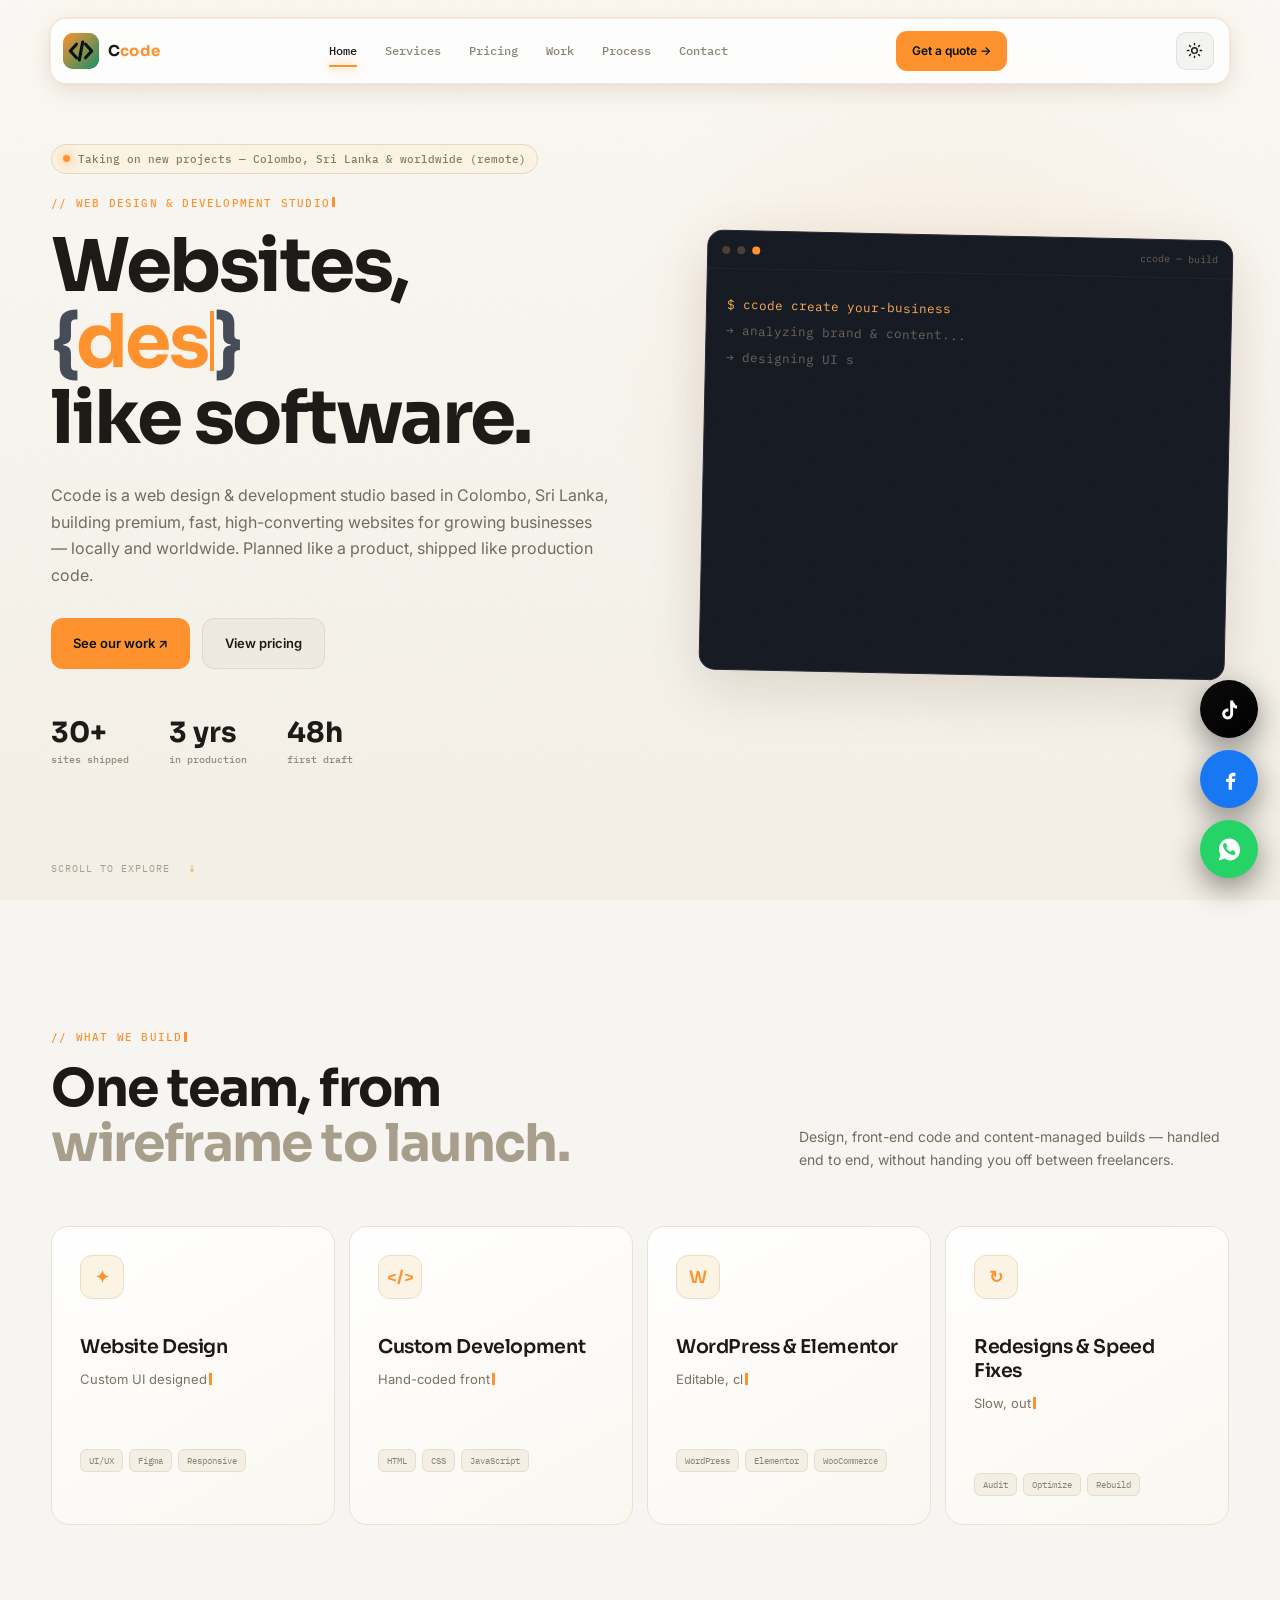
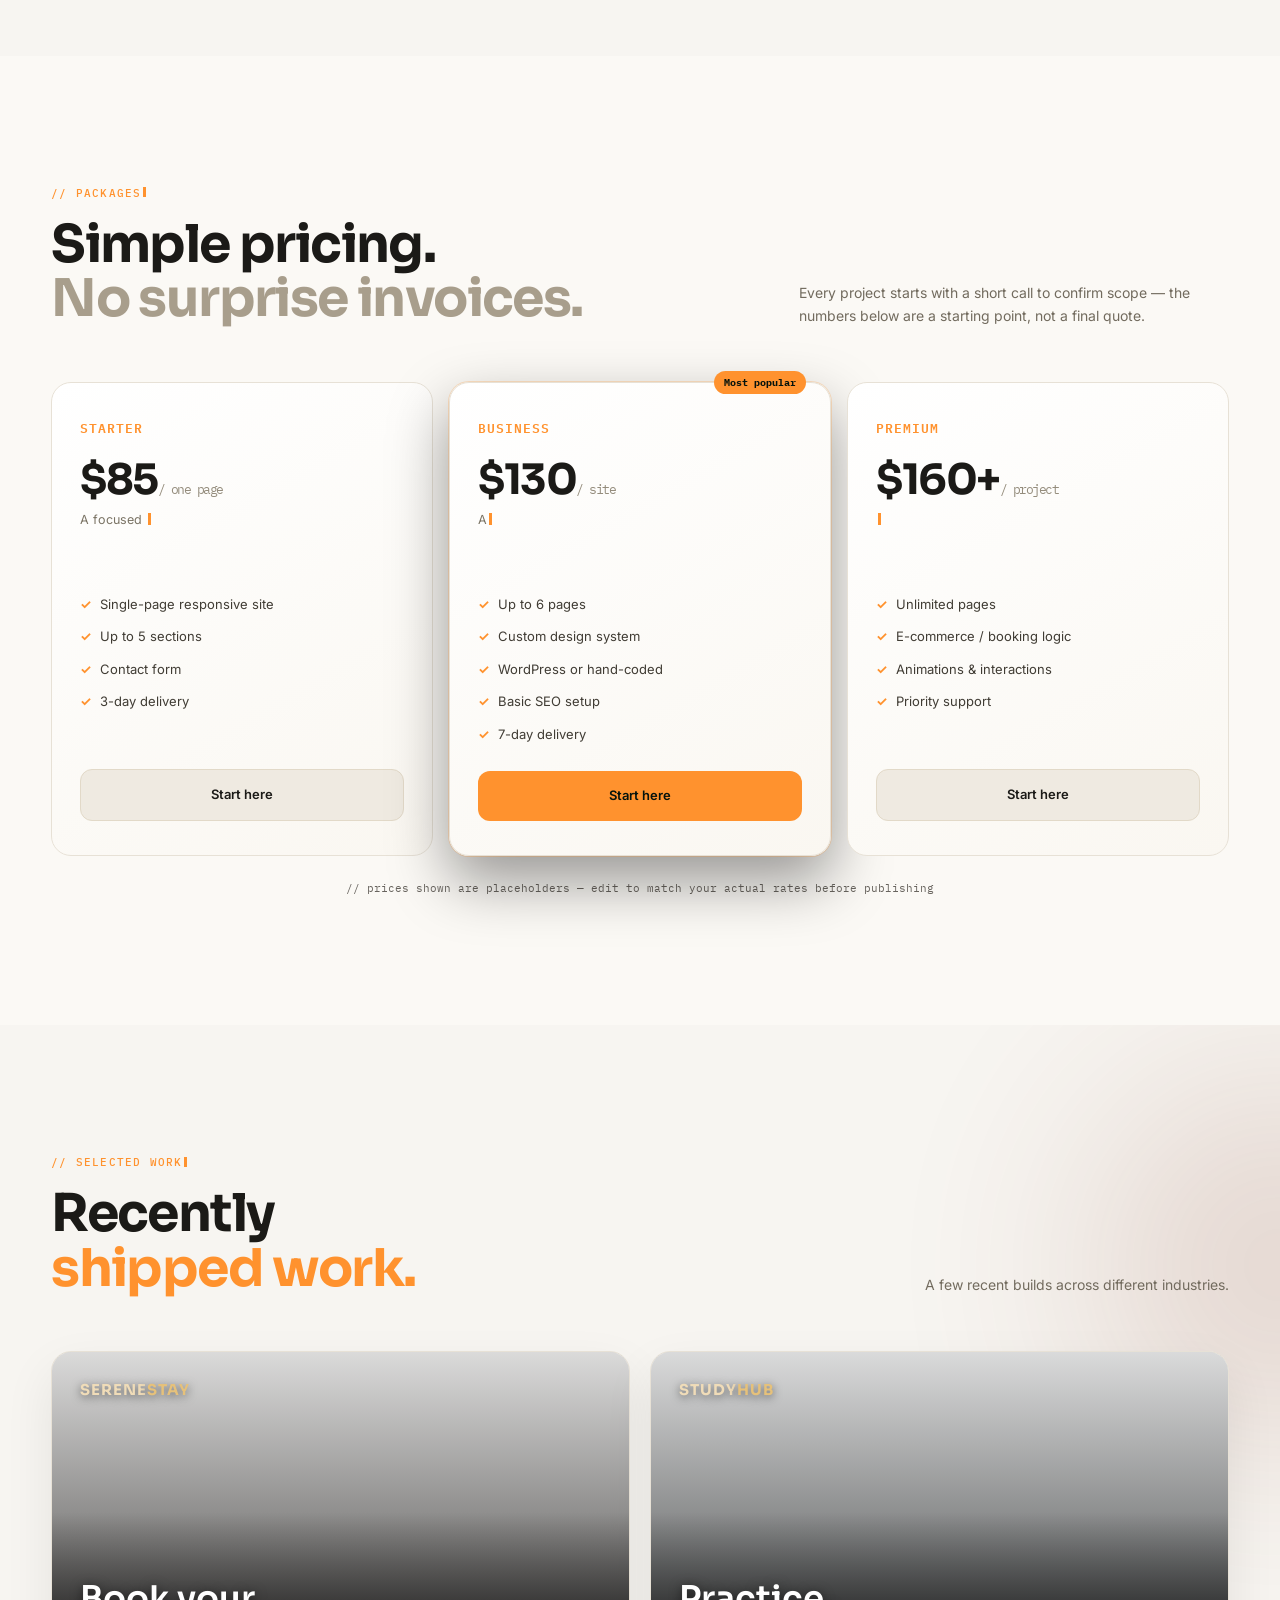
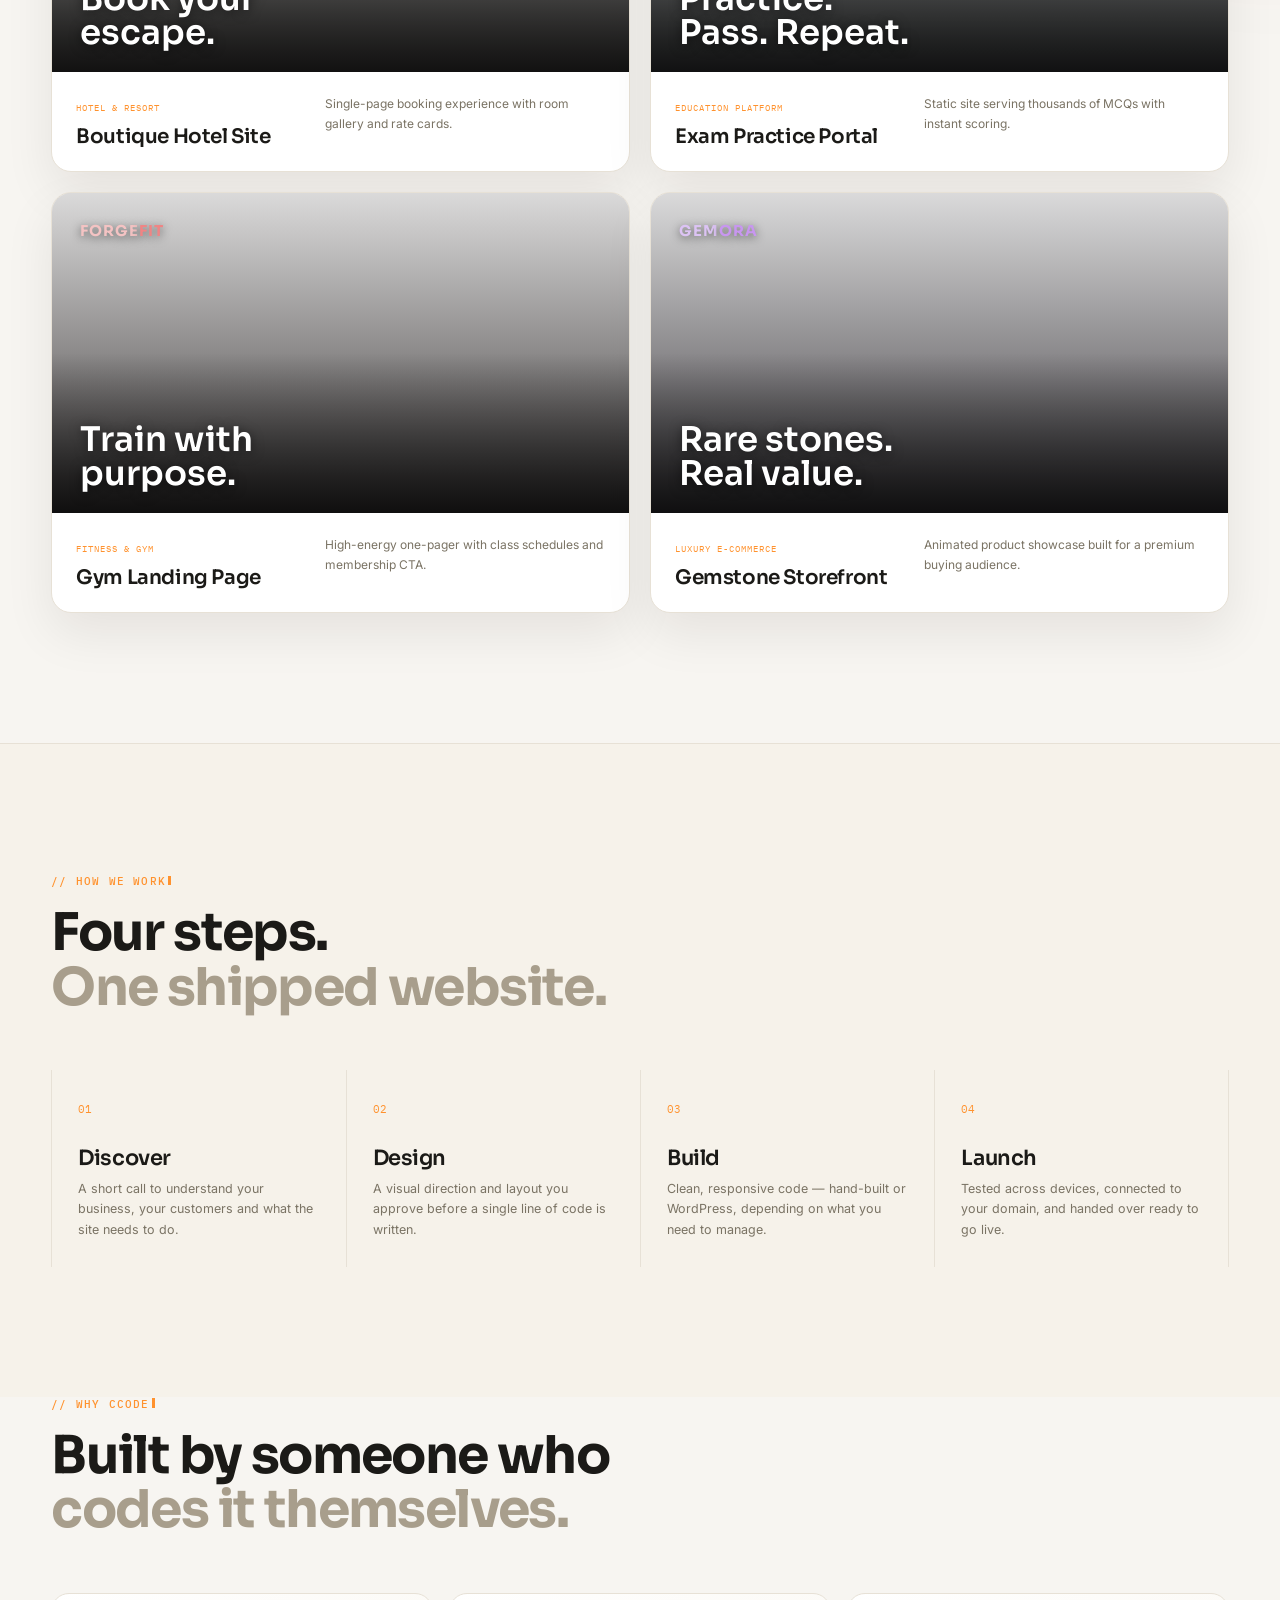
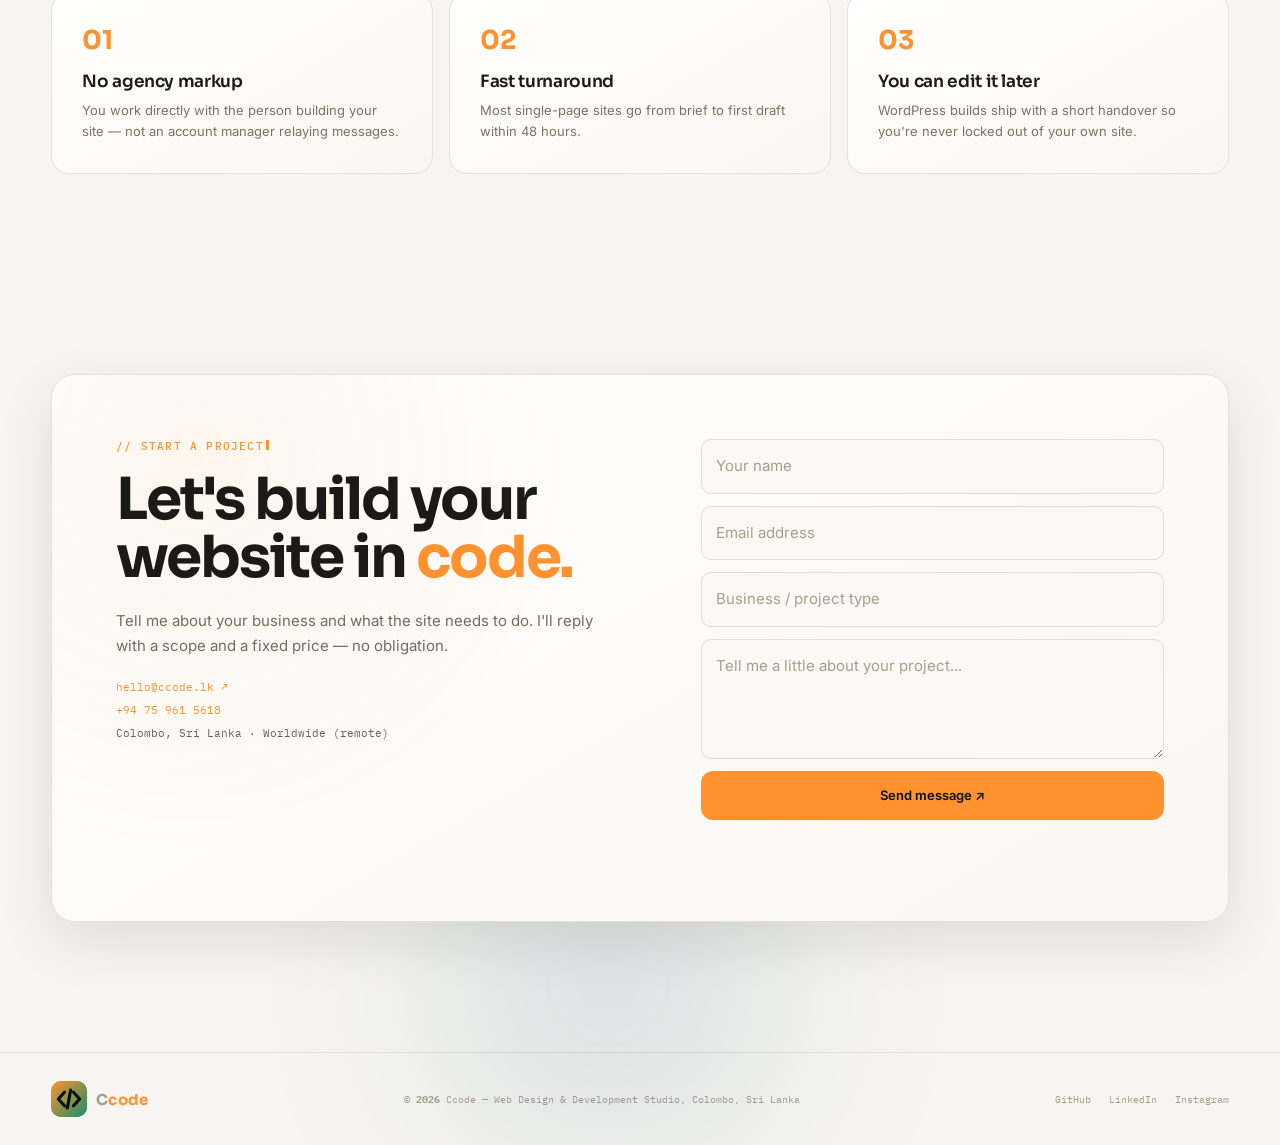
==== index.html @ 463fb6fa "Add files via upload" ====
<!DOCTYPE html>
<html lang="en">
<head>
<meta charset="UTF-8">
<meta name="viewport" content="width=device-width, initial-scale=1.0">

<!-- ===== Primary SEO ===== -->
<title>Web Design &amp; Development Studio in Sri Lanka | Ccode — Websites Worldwide</title>
<meta name="description" content="Ccode is a Colombo, Sri Lanka based web design &amp; development studio building fast, premium, high-converting websites for local and international businesses. Custom code, WordPress &amp; e-commerce sites — starting from $85.">
<meta name="keywords" content="web design Sri Lanka, website development Colombo, web developer Sri Lanka, affordable website design Sri Lanka, custom website development, WordPress developer Sri Lanka, freelance web developer, business website design, e-commerce website Sri Lanka, small business website">
<meta name="author" content="Ccode">
<meta name="robots" content="index, follow, max-image-preview:large">
<link rel="canonical" href="https://ccode.help/">

<!-- ===== Open Graph (Facebook / WhatsApp / LinkedIn previews) ===== -->
<meta property="og:type" content="website">
<meta property="og:site_name" content="Ccode">
<meta property="og:title" content="Web Design &amp; Development Studio in Sri Lanka | Ccode">
<meta property="og:description" content="Premium, high-converting websites for businesses in Sri Lanka and worldwide. Custom code, WordPress &amp; e-commerce — starting from $85. 48-hour first draft.">
<meta property="og:url" content="https://ccode.help/">
<meta property="og:image" content="https://ccode.help/og-image.jpg">
<meta property="og:image:width" content="1200">
<meta property="og:image:height" content="630">
<meta property="og:locale" content="en_LK">

<!-- ===== Twitter / X Card ===== -->
<meta name="twitter:card" content="summary_large_image">
<meta name="twitter:title" content="Web Design &amp; Development Studio in Sri Lanka | Ccode">
<meta name="twitter:description" content="Premium, high-converting websites for businesses in Sri Lanka and worldwide. Starting from $85 — 48-hour first draft.">
<meta name="twitter:image" content="https://ccode.help/og-image.jpg">

<!-- ===== Geo tags (local SEO — Sri Lanka) ===== -->
<meta name="geo.region" content="LK-11">
<meta name="geo.placename" content="Colombo">

<link rel="icon" type="image/svg+xml" href="[data-uri]">
<link rel="preconnect" href="https://fonts.googleapis.com">
<link rel="preconnect" href="https://fonts.gstatic.com" crossorigin>
<link href="https://fonts.googleapis.com/css2?family=Sora:wght@500;600;700;800&family=Inter:wght@400;500;600&family=IBM+Plex+Mono:wght@400;500&display=swap" rel="stylesheet">
<link rel="stylesheet" href="style.css">

<!-- ===== Structured Data (JSON-LD) — helps Google understand the business for local + worldwide search ===== -->
<script type="application/ld+json">
{
  "@context": "https://schema.org",
  "@type": "ProfessionalService",
  "name": "Ccode",
  "image": "https://ccode.help/og-image.jpg",
  "url": "https://ccode.help/",
  "telephone": "+94759615618",
  "email": "hello@ccode.lk",
  "description": "Web design and development studio building premium, fast, high-converting websites for growing businesses in Sri Lanka and worldwide.",
  "priceRange": "$85 - $500",
  "address": {
    "@type": "PostalAddress",
    "addressLocality": "Colombo",
    "addressCountry": "LK"
  },
  "areaServed": [
    { "@type": "Country", "name": "Sri Lanka" },
    { "@type": "Place", "name": "Worldwide" }
  ],
  "sameAs": [
    "https://facebook.com/ccode.lk",
    "https://www.tiktok.com/@ccode.lk"
  ],
  "makesOffer": [
    { "@type": "Offer", "itemOffered": { "@type": "Service", "name": "Website Design" } },
    { "@type": "Offer", "itemOffered": { "@type": "Service", "name": "Custom Web Development" } },
    { "@type": "Offer", "itemOffered": { "@type": "Service", "name": "WordPress & Elementor Development" } },
    { "@type": "Offer", "itemOffered": { "@type": "Service", "name": "Website Redesigns & Speed Optimization" } }
  ]
}
</script>
<script>(function(){try{var t=localStorage.getItem("ccode-theme");if(!t){t=window.matchMedia("(prefers-color-scheme: light)").matches?"light":"dark"}if(t==="light")document.documentElement.setAttribute("data-theme","light")}catch(e){}})();</script>
</head>
<body>
<div class="noise"></div>
<div class="cursor-glow"></div>
<a class="float-btn float-tt" href="https://www.tiktok.com/@ccode.lk" target="_blank" rel="noopener" aria-label="Follow on TikTok">
  <span class="float-tip">Follow on TikTok</span>
  <svg viewBox="0 0 32 32" fill="#fff"><path d="M22.7 9.35c-1.4-.94-2.32-2.44-2.44-4.16h-3.44v16.2c0 1.66-1.35 3-3 3-1.66 0-3-1.34-3-3s1.34-3 3-3c.31 0 .6.05.88.13v-3.5a6.4 6.4 0 0 0-.88-.06c-3.55 0-6.43 2.88-6.43 6.43 0 3.55 2.88 6.43 6.43 6.43 3.55 0 6.43-2.88 6.43-6.43v-8.2c1.34.98 2.98 1.56 4.75 1.56v-3.44c-.83 0-1.6-.24-2.3-.66-.01-.01-.01-.01 0 0Z"/></svg>
</a>
<a class="float-btn float-fb" href="https://facebook.com/ccode.lk" target="_blank" rel="noopener" aria-label="Follow on Facebook">
  <span class="float-tip">Follow on Facebook</span>
  <svg viewBox="0 0 32 32" fill="#fff"><path d="M20 12h3V8h-3c-2.76 0-5 2.24-5 5v2h-3v4h3v9h4v-9h3.2l.8-4H19v-2c0-.55.45-1 1-1Z"/></svg>
</a>
<a class="float-btn float-wa" href="https://wa.me/94759615618?text=Hi%20Ccode%2C%20I%27d%20like%20a%20quote%20for%20a%20website." target="_blank" rel="noopener" aria-label="Chat on WhatsApp">
  <span class="float-tip">Chat on WhatsApp</span>
  <svg viewBox="0 0 32 32" fill="#fff"><path d="M16.001 3C9.107 3 3.5 8.605 3.5 15.5c0 2.42.678 4.68 1.855 6.607L3 29l7.09-2.313A12.44 12.44 0 0 0 16 28.999C22.894 29 28.5 23.395 28.5 16.5 28.5 9.605 22.895 3 16.001 3Zm7.29 17.61c-.31.87-1.53 1.6-2.51 1.81-.67.14-1.54.25-4.47-.96-3.75-1.55-6.16-5.36-6.35-5.61-.19-.25-1.52-2.02-1.52-3.86 0-1.84.96-2.74 1.31-3.11.29-.32.77-.46 1.23-.46.15 0 .29.01.41.01.36.02.55.04.79.62.31.75 1.05 2.59 1.14 2.78.09.19.15.41.03.66-.11.25-.17.4-.34.62-.17.22-.36.49-.51.66-.17.19-.35.4-.15.75.19.35.86 1.42 1.85 2.3 1.27 1.13 2.34 1.49 2.7 1.65.36.16.58.14.79-.08.21-.22.9-1.05 1.14-1.41.24-.36.48-.3.79-.18.31.11 2 1.02 2.35 1.2.35.19.58.28.66.44.09.16.09.9-.22 1.77Z"/></svg>
</a>
<div class="orb orb-a"></div><div class="orb orb-b"></div><div class="orb orb-c"></div>

<header class="header">
  <div class="nav-wrap">
    <a class="brand" href="#home"><span class="brand-mark"><img src="[data-uri]" alt="Ccode logo"></span><span>C<span class="accent">code</span></span></a>
    <nav id="nav">
      <a class="active" href="#home">Home</a><a href="#services">Services</a><a href="#pricing">Pricing</a>
      <a href="#work">Work</a><a href="#process">Process</a><a href="#contact">Contact</a>
      <a class="nav-cta-mobile" href="#contact">Get a quote →</a>
    </nav>
    <a class="nav-cta" href="#contact">Get a quote →</a>
    <div class="header-actions">
      <button class="theme-toggle" id="themeToggle" aria-label="Toggle light/dark theme">
        <svg class="moon" viewBox="0 0 24 24" fill="none" stroke="currentColor" stroke-width="2" stroke-linecap="round" stroke-linejoin="round"><path d="M21 12.79A9 9 0 1 1 11.21 3 7 7 0 0 0 21 12.79Z"/></svg>
        <svg class="sun" viewBox="0 0 24 24" fill="none" stroke="currentColor" stroke-width="2" stroke-linecap="round" stroke-linejoin="round"><circle cx="12" cy="12" r="4"/><path d="M12 2v2M12 20v2M4.93 4.93l1.41 1.41M17.66 17.66l1.41 1.41M2 12h2M20 12h2M6.34 17.66l-1.41 1.41M19.07 4.93l-1.41 1.41"/></svg>
      </button>
      <button class="menu" id="menu" aria-label="Open menu">☰</button>
    </div>
  </div>
</header>

<main>
<section id="home" class="hero section">
  <div class="container hero-grid">
    <div class="hero-copy reveal">
      <div class="status"><i></i> Taking on new projects — Colombo, Sri Lanka &amp; worldwide (remote)</div>
      <p class="eyebrow type-on-reveal">// web design &amp; development studio</p>
      <h1><span class="hero-line1">Websites,</span><span class="hero-line1b"><span class="brace">{</span><span class="accent" id="heroWord">built</span><span class="hero-cursor"></span><span class="brace">}</span></span><span class="hero-line2">like software.</span></h1>
      <p class="hero-text">Ccode is a web design &amp; development studio based in Colombo, Sri Lanka, building premium, fast, high-converting websites for growing businesses — locally and worldwide. Planned like a product, shipped like production code.</p>
      <div class="actions"><a class="btn primary" href="#work">See our work ↗</a><a class="btn ghost" href="#pricing">View pricing</a></div>
      <div class="metrics">
        <div><strong data-count="30" data-suffix="+">0+</strong><span>sites shipped</span></div>
        <div><strong data-count="3" data-suffix=" yrs">0 yrs</strong><span>in production</span></div>
        <div><strong data-count="48" data-suffix="h">0h</strong><span>first draft</span></div>
      </div>
    </div>
    <div class="hero-visual reveal tilt">
      <div class="term">
        <div class="term-top"><span></span><span></span><span></span><b>ccode — build</b></div>
        <div class="term-body" id="termBody"></div>
      </div>
    </div>
  </div>
  <div class="scroll-hint">SCROLL TO EXPLORE <span>↓</span></div>
</section>

<section id="services" class="section">
  <div class="container">
    <div class="section-head reveal"><div><p class="eyebrow type-on-reveal">// what we build</p><h2>One team, from<br><span class="muted">wireframe to launch.</span></h2></div><p>Design, front-end code and content-managed builds — handled end to end, without handing you off between freelancers.</p></div>
    <div class="service-grid">
      <article class="service reveal tilt"><div class="icon">✦</div><h3>Website Design</h3><p>Custom UI designed around your brand, your customers and what you actually sell.</p><div class="tags"><span>UI/UX</span><span>Figma</span><span>Responsive</span></div></article>
      <article class="service reveal tilt"><div class="icon">&lt;/&gt;</div><h3>Custom Development</h3><p>Hand-coded front ends — fast, lightweight and built without unnecessary bloat.</p><div class="tags"><span>HTML</span><span>CSS</span><span>JavaScript</span></div></article>
      <article class="service reveal tilt"><div class="icon">W</div><h3>WordPress &amp; Elementor</h3><p>Editable, client-manageable websites you can update yourself after launch.</p><div class="tags"><span>WordPress</span><span>Elementor</span><span>WooCommerce</span></div></article>
      <article class="service reveal tilt"><div class="icon">↻</div><h3>Redesigns &amp; Speed Fixes</h3><p>Slow, outdated or broken sites rebuilt into something fast and current.</p><div class="tags"><span>Audit</span><span>Optimize</span><span>Rebuild</span></div></article>
    </div>
  </div>
</section>

<section id="pricing" class="section" style="background:#090a0a">
  <div class="container">
    <div class="section-head reveal"><div><p class="eyebrow type-on-reveal">// packages</p><h2>Simple pricing.<br><span class="muted">No surprise invoices.</span></h2></div><p>Every project starts with a short call to confirm scope — the numbers below are a starting point, not a final quote.</p></div>
    <div class="pricing-grid">
      <div class="plan reveal tilt">
        <span class="plan-name">Starter</span>
        <div class="plan-price">$85<span>/ one page</span></div>
        <p class="plan-sub">A focused landing page for a launch, campaign or small business.</p>
        <ul class="plan-features">
          <li>Single-page responsive site</li>
          <li>Up to 5 sections</li>
          <li>Contact form</li>
          <li>3-day delivery</li>
        </ul>
        <a class="btn ghost" href="#contact">Start here</a>
      </div>
      <div class="plan featured reveal tilt">
        <span class="plan-badge">Most popular</span>
        <span class="plan-name">Business</span>
        <div class="plan-price">$130<span>/ site</span></div>
        <p class="plan-sub">A full multi-page website for an established business.</p>
        <ul class="plan-features">
          <li>Up to 6 pages</li>
          <li>Custom design system</li>
          <li>WordPress or hand-coded</li>
          <li>Basic SEO setup</li>
          <li>7-day delivery</li>
        </ul>
        <a class="btn primary" href="#contact">Start here</a>
      </div>
      <div class="plan reveal tilt">
        <span class="plan-name">Premium</span>
        <div class="plan-price">$160+<span>/ project</span></div>
        <p class="plan-sub">Custom web apps, booking systems or online stores.</p>
        <ul class="plan-features">
          <li>Unlimited pages</li>
          <li>E-commerce / booking logic</li>
          <li>Animations &amp; interactions</li>
          <li>Priority support</li>
        </ul>
        <a class="btn ghost" href="#contact">Start here</a>
      </div>
    </div>
    <p class="pricing-note">// prices shown are placeholders — edit to match your actual rates before publishing</p>
  </div>
</section>

<section id="work" class="section">
  <div class="container">
    <div class="section-head reveal">
      <div><p class="eyebrow type-on-reveal">// selected work</p><h2>Recently<br><span class="accent" style="color:var(--mint)">shipped work.</span></h2></div>
      <p>A few recent builds across different industries.</p>
    </div>
    <div class="work-grid">
      <article class="work-card reveal"><div class="work-image hotel"><div class="wlabel">SERENE<span style="color:#e6c17a">STAY</span></div><div class="wtitle">Book your<br>escape.</div></div><div class="work-info"><div><span class="work-type">Hotel &amp; Resort</span><h3>Boutique Hotel Site</h3></div><p>Single-page booking experience with room gallery and rate cards.</p></div></article>
      <article class="work-card reveal"><div class="work-image edu"><div class="wlabel">STUDY<span style="color:#e6c17a">HUB</span></div><div class="wtitle">Practice.<br>Pass. Repeat.</div></div><div class="work-info"><div><span class="work-type">Education Platform</span><h3>Exam Practice Portal</h3></div><p>Static site serving thousands of MCQs with instant scoring.</p></div></article>
      <article class="work-card reveal"><div class="work-image gym"><div class="wlabel">FORGE<span style="color:#f08484">FIT</span></div><div class="wtitle">Train with<br>purpose.</div></div><div class="work-info"><div><span class="work-type">Fitness &amp; Gym</span><h3>Gym Landing Page</h3></div><p>High-energy one-pager with class schedules and membership CTA.</p></div></article>
      <article class="work-card reveal"><div class="work-image gem"><div class="wlabel">GEM<span style="color:#c896f0">ORA</span></div><div class="wtitle">Rare stones.<br>Real value.</div></div><div class="work-info"><div><span class="work-type">Luxury E-commerce</span><h3>Gemstone Storefront</h3></div><p>Animated product showcase built for a premium buying audience.</p></div></article>
    </div>
  </div>
</section>

<section id="process" class="section process">
  <div class="container"><div class="section-head reveal"><div><p class="eyebrow type-on-reveal">// how we work</p><h2>Four steps.<br><span class="muted">One shipped website.</span></h2></div></div>
  <div class="process-grid">
    <div class="process-item reveal"><span>01</span><h3>Discover</h3><p>A short call to understand your business, your customers and what the site needs to do.</p></div>
    <div class="process-item reveal"><span>02</span><h3>Design</h3><p>A visual direction and layout you approve before a single line of code is written.</p></div>
    <div class="process-item reveal"><span>03</span><h3>Build</h3><p>Clean, responsive code — hand-built or WordPress, depending on what you need to manage.</p></div>
    <div class="process-item reveal"><span>04</span><h3>Launch</h3><p>Tested across devices, connected to your domain, and handed over ready to go live.</p></div>
  </div></div>
</section>

<section class="section" style="padding-top:0">
  <div class="container">
    <div class="section-head reveal"><div><p class="eyebrow type-on-reveal">// why ccode</p><h2>Built by someone who<br><span class="muted">codes it themselves.</span></h2></div></div>
    <div class="why-grid">
      <div class="why-card reveal"><div class="n">01</div><h3>No agency markup</h3><p>You work directly with the person building your site — not an account manager relaying messages.</p></div>
      <div class="why-card reveal"><div class="n">02</div><h3>Fast turnaround</h3><p>Most single-page sites go from brief to first draft within 48 hours.</p></div>
      <div class="why-card reveal"><div class="n">03</div><h3>You can edit it later</h3><p>WordPress builds ship with a short handover so you're never locked out of your own site.</p></div>
    </div>
  </div>
</section>

<section id="contact" class="section contact">
  <div class="container contact-box reveal">
    <div><p class="eyebrow type-on-reveal">// start a project</p><h2>Let's build your<br>website in <span class="accent" style="color:var(--mint)">code.</span></h2><p class="contact-copy">Tell me about your business and what the site needs to do. I'll reply with a scope and a fixed price — no obligation.</p><div class="contact-links"><a href="mailto:hello@ccode.lk">hello@ccode.lk ↗</a><a href="tel:+94759615618">+94 75 961 5618</a><span>Colombo, Sri Lanka · Worldwide (remote)</span></div></div>
    <form action="https://api.web3forms.com/submit" method="POST" id="contact-form">
  <input type="hidden" name="access_key" value="ce40a8b3-4ba6-4548-8f9a-c4f8361ff02f">
  
  <input type="text" name="name" required placeholder="Your name">
  <input type="email" name="email" required placeholder="Email address">
  <input type="text" name="subject" placeholder="Business / project type">
  <textarea name="message" required placeholder="Tell me a little about your project..."></textarea>
  
  <button class="btn primary" type="submit">Send message ↗</button>
  <p id="form-status" style="margin-top: 10px;"></p>
</form>
</div>
</section>
</main>

<footer id="site-footer"><div class="container footer-row"><a class="brand" href="#home"><span class="brand-mark"><img src="[data-uri]" alt="Ccode logo"></span><span>C<span class="accent" style="color:var(--mint)">code</span></span></a><span>© <b id="year"></b> Ccode — Web Design &amp; Development Studio, Colombo, Sri Lanka</span><div><a href="#">GitHub</a><a href="#">LinkedIn</a><a href="#">Instagram</a></div></div></footer>

<script src="script.js"></script>
</body>
</html>
---- style.css ----
:root{
  --ink:#10131a; --panel:#161a22; --panel2:#1b202b; --line:#2a2f3a;
  --text:#f6f1e8; --muted:#aaa49a; --mint:#ff922e; --mint-dim:#c97427;
  --coral:#d7ad60; --shadow:0 25px 70px rgba(0,0,0,.45);
}
*{box-sizing:border-box;margin:0;padding:0}
html{scroll-behavior:smooth;overflow-x:hidden}
body{background:var(--ink);color:var(--text);font-family:'Inter',sans-serif;overflow-x:hidden;line-height:1.65;font-size:15px;transition:background .35s ease,color .35s ease}
.nav-cta-mobile{display:none}
a{text-decoration:none;color:inherit}
button,input,textarea{font:inherit}
.container{width:min(1180px,92%);margin:auto}
.section{padding:130px 0;position:relative}
h1,h2,h3{font-family:'Sora',sans-serif;letter-spacing:-.02em}
.mono{font-family:'IBM Plex Mono',monospace}
.noise{position:fixed;inset:0;z-index:50;pointer-events:none;opacity:.035;background-image:url("data:image/svg+xml,%3Csvg xmlns='http://www.w3.org/2000/svg' width='100' height='100'%3E%3Cfilter id='n'%3E%3CfeTurbulence type='fractalNoise' baseFrequency='.8' numOctaves='2'/%3E%3C/filter%3E%3Crect width='100%25' height='100%25' filter='url(%23n)'/%3E%3C/svg%3E")}
.cursor-glow{position:fixed;width:280px;height:280px;border-radius:50%;background:radial-gradient(circle,rgba(255,199,44,.16),transparent 68%);pointer-events:none;z-index:49;transform:translate(-50%,-50%);transition:left .08s,top .08s}
.orb{position:absolute;border-radius:50%;filter:blur(110px);pointer-events:none;opacity:.35}
.orb-a{width:420px;height:420px;background:#136b4c;top:0;left:-200px;animation:orbFloat 16s ease-in-out infinite}
.orb-b{width:380px;height:380px;background:#7a2f1c;top:45%;right:-190px;animation:orbFloat 20s ease-in-out infinite 1s reverse}
.orb-c{width:320px;height:320px;background:#1a5a7a;bottom:0;left:35%;animation:orbFloat 18s ease-in-out infinite 2s}
@keyframes orbFloat{0%,100%{transform:translate(0,0) scale(1)}50%{transform:translate(35px,-45px) scale(1.08)}}

/* header */
.header{position:fixed;top:0;left:0;right:0;z-index:40;padding:18px 20px}
.nav-wrap{position:relative;max-width:1180px;margin:auto;display:flex;align-items:center;justify-content:space-between;padding:12px 15px 12px 12px;background:rgba(14,16,19,.72);backdrop-filter:blur(18px);border:1px solid rgba(255,255,255,.08);border-radius:16px;box-shadow:0 0 0 1px rgba(255,146,44,.12),0 0 40px rgba(255,146,44,.16),0 8px 30px rgba(0,0,0,.35)}
.brand{display:flex;align-items:center;gap:9px;font:700 15px 'Sora';letter-spacing:.2px}
.brand-mark{display:grid;place-items:center;width:36px;height:36px;border-radius:10px;background:linear-gradient(135deg,var(--mint),#1a8f68);color:#06110c;font:800 15px 'IBM Plex Mono';overflow:hidden}
.brand-mark img{width:100%;height:100%;display:block}
.brand .accent{color:var(--mint)}
.nav-wrap nav{display:flex;gap:28px;font:500 12px 'IBM Plex Mono';color:#918d84}
.nav-wrap nav a{position:relative;transition:.3s}
.nav-wrap nav a:hover,.nav-wrap nav a.active{color:#fff}
.nav-wrap nav a.active:after{content:"";position:absolute;left:0;right:0;bottom:-9px;height:2px;background:var(--mint);box-shadow:0 0 12px var(--mint)}
.nav-cta{font-size:12px;font-weight:600;padding:10px 16px;border-radius:11px;background:var(--mint);color:#05130d;transition:.3s}
.nav-cta:hover{transform:translateY(-2px);box-shadow:0 10px 26px rgba(255,146,44,.25)}
.menu{display:none;border:0;background:none;color:var(--text);font-size:22px;line-height:1}
.header-actions{display:flex;align-items:center;gap:10px}
.theme-toggle{display:grid;place-items:center;width:38px;height:38px;border-radius:10px;border:1px solid rgba(255,255,255,.08);background:rgba(255,255,255,.04);color:var(--text);cursor:pointer;transition:.3s;flex:0 0 auto}
.theme-toggle:hover{border-color:var(--mint-dim);transform:translateY(-2px)}
.theme-toggle svg{width:17px;height:17px}
.theme-toggle .sun{display:none}
.theme-toggle .moon{display:block}
[data-theme="light"] .theme-toggle .sun{display:block}
[data-theme="light"] .theme-toggle .moon{display:none}

/* hero */
.hero{min-height:100vh;display:flex;align-items:center;padding-top:140px;background:radial-gradient(circle at 74% 40%,rgba(255,146,44,.10),transparent 32%),linear-gradient(180deg,#10131a,#131722)}
.hero-grid{display:grid;grid-template-columns:1.05fr .95fr;gap:70px;align-items:center}
.status{display:inline-flex;align-items:center;gap:8px;padding:7px 11px;border:1px solid #263029;background:#101511;border-radius:999px;color:#bdb3a5;font:500 11px 'IBM Plex Mono';margin-bottom:22px}
.status i{position:relative;width:7px;height:7px;border-radius:50%;background:var(--mint);box-shadow:0 0 12px var(--mint)}
.status i:before{content:"";position:absolute;inset:-5px;border-radius:50%;border:1px solid var(--mint);opacity:0;animation:live-ring 2.2s ease-out infinite}
@keyframes live-ring{0%{opacity:.75;transform:scale(.4)}80%,100%{opacity:0;transform:scale(2.4)}}
.eyebrow{font:500 11px 'IBM Plex Mono';color:var(--mint);letter-spacing:1.2px;margin-bottom:18px;text-transform:uppercase}
.type-cursor{display:inline-block;width:3px;height:.9em;background:var(--mint);margin-left:2px;vertical-align:-.05em;animation:blink 1s infinite;transition:opacity .4s ease}
.type-cursor.done{opacity:0}
.hero h1{font:700 clamp(42px,6vw,74px)/1.03 'Sora';letter-spacing:-2.5px}
.hero h1 .accent{color:var(--mint)}
.hero h1 .brace{color:#454c58}
.hero-line1{display:block}
.hero-line1b{display:block;min-height:1.03em}
.hero-line2{display:block}
.hero-cursor{display:inline-block;width:4px;height:.8em;background:var(--mint);margin-left:3px;vertical-align:-.05em;animation:blink 1s infinite}
.hero-text{color:#aaa49a;max-width:560px;font-size:16px;margin:26px 0 30px}
.actions{display:flex;gap:12px;flex-wrap:wrap}
.btn{position:relative;overflow:hidden;display:inline-flex;align-items:center;justify-content:center;gap:10px;padding:14px 22px;border-radius:12px;border:1px solid #403528;font-size:13px;font-weight:600;transition:.35s}
.btn:after{content:"";position:absolute;top:0;left:-60%;width:45%;height:100%;background:linear-gradient(120deg,transparent,rgba(255,255,255,.35),transparent);transform:skewX(-20deg);transition:left .6s ease}
.btn:hover:after{left:130%}
.btn.primary{background:var(--mint);color:#05130d;border:0}
.btn.primary:hover{transform:translateY(-4px);box-shadow:0 14px 38px rgba(255,146,44,.25)}
.btn.ghost{background:#191d26;color:#eee}
.btn.ghost:hover{transform:translateY(-4px);border-color:#2a2f3a}
.metrics{display:flex;gap:40px;margin-top:46px;flex-wrap:wrap}
.metrics div{display:flex;flex-direction:column}
.metrics strong{font:700 28px 'Sora';color:#f5eee2}
.metrics span{font:500 10px 'IBM Plex Mono';color:#6b655c;margin-top:3px}

/* terminal hero visual */
.term{border:1px solid #232838;border-radius:16px;background:#161a22;padding:0;box-shadow:var(--shadow),0 0 60px rgba(255,146,44,.06);transform:rotate(1.2deg)}
.term-top{height:38px;display:flex;align-items:center;gap:7px;padding:0 14px;border-bottom:1px solid #20242b;color:#676057;font:10px 'IBM Plex Mono'}
.term-top span{width:8px;height:8px;border-radius:50%;background:#4a3f30}
.term-top span:nth-child(2){background:#4a4038}
.term-top span:nth-child(3){background:#ff922e}
.term-top b{margin-left:auto;font-weight:400}
.term-body{min-height:400px;padding:22px 20px;font:12.5px/2.1 'IBM Plex Mono';color:#78736b;position:relative}
.term-body .p{color:#ffb25b}
.term-body .out{color:#6b655c}
.term-body .ok{color:#ff922e}
.term-cursor{display:inline-block;width:7px;height:14px;background:var(--mint);animation:blink 1s infinite;vertical-align:middle;margin-left:2px}
.mini-site{margin-top:18px;border:1px solid #2a2f3a;border-radius:10px;overflow:hidden;opacity:0;transform:translateY(10px);transition:opacity .6s ease,transform .6s ease}
.mini-site.show{opacity:1;transform:none}
.mini-site .msnav{height:26px;background:#1a1f29;display:flex;align-items:center;gap:5px;padding:0 10px}
.mini-site .msnav i{width:5px;height:5px;border-radius:50%;background:#2a2f3a}
.mini-site .mshero{height:110px;background:linear-gradient(120deg,#0f1a16,#132e22 60%,#0a1210);display:flex;flex-direction:column;justify-content:center;padding:0 16px;gap:6px}
.mini-site .mshero b{font:600 13px 'Sora';color:#eef4f0}
.mini-site .mshero small{font:9px 'IBM Plex Mono';color:#ffb25b}
.scroll-hint{position:absolute;bottom:25px;left:4%;color:#5c554a;font:10px 'IBM Plex Mono';letter-spacing:1px}
.scroll-hint span{color:var(--mint);margin-left:12px}

/* section head */
.section-head{display:flex;align-items:end;justify-content:space-between;gap:40px;margin-bottom:55px}
.section-head h2{font:700 clamp(34px,4.6vw,52px)/1.05 'Sora';letter-spacing:-1.6px}
.section-head>p{max-width:430px;color:#878177;font-size:14px}
.muted{color:#68645e}

/* services */
.service-grid{display:grid;grid-template-columns:repeat(4,1fr);gap:14px}
.service{position:relative;min-height:290px;padding:28px;background:linear-gradient(150deg,#1b202b,#161a22);border:1px solid #2a2f3a;border-radius:18px;overflow:hidden;transition:.45s}
.service:hover{transform:translateY(-8px);border-color:#674524;box-shadow:0 25px 60px rgba(0,0,0,.4)}
.service{animation:cardFloatY 5.2s ease-in-out infinite}
.service:nth-child(2){animation-delay:.3s}
.service:nth-child(3){animation-delay:.6s}
.service:nth-child(4){animation-delay:.9s}
.icon{width:44px;height:44px;display:grid;place-items:center;border:1px solid #443324;background:#1a1f29;border-radius:12px;color:var(--mint);font:600 17px 'Sora';transition:transform .5s ease,background .5s ease}
.service:hover .icon{transform:rotate(10deg) scale(1.1);background:#1a1611}
.service h3{font:600 19px 'Sora';margin:36px 0 10px}
.service p{color:#837d74;font-size:13px;min-height:4.95em}
.tags{margin-top:16px;display:flex;gap:6px;flex-wrap:wrap}
.tags span{padding:5px 8px;border-radius:6px;background:#141812;border:1px solid #232a20;color:#797269;font:9px 'IBM Plex Mono'}

/* pricing */
.pricing-grid{display:grid;grid-template-columns:repeat(3,1fr);gap:16px}
.plan{background:linear-gradient(150deg,#1b202b,#161a22);border:1px solid #2a2f3a;border-radius:20px;padding:34px 28px;transition:.4s;position:relative;display:flex;flex-direction:column}
.plan:hover{transform:translateY(-8px);border-color:#674524}
.plan{animation:cardFloatY 5.6s ease-in-out infinite}
.plan:nth-child(2){animation-delay:.3s}
.plan:nth-child(3){animation-delay:.6s}
.plan.featured{border-color:var(--mint-dim);box-shadow:0 0 0 1px rgba(255,146,44,.25),0 25px 60px rgba(0,0,0,.4)}
.plan-badge{position:absolute;top:-12px;right:24px;background:var(--mint);color:#05130d;font:700 10px 'IBM Plex Mono';padding:5px 10px;border-radius:999px}
.plan-name{font:600 13px 'IBM Plex Mono';color:var(--mint);text-transform:uppercase;letter-spacing:1px}
.plan-price{font:700 42px 'Sora';margin:14px 0 4px;letter-spacing:-1.5px}
.plan-price span{font-size:13px;color:#767168;font-family:'IBM Plex Mono';font-weight:400}
.plan-sub{color:#767168;font-size:12.5px;margin-bottom:22px;min-height:4.95em}
.plan-features{list-style:none;display:flex;flex-direction:column;gap:11px;margin-bottom:26px;flex:1}
.plan-features li{font-size:13px;color:#c9c2b6;display:flex;gap:9px;align-items:flex-start}
.plan-features li:before{content:"✓";color:var(--mint);font-weight:700}
.plan .btn{width:100%}
.pricing-note{text-align:center;color:#68645e;font:11px 'IBM Plex Mono';margin-top:26px}

/* work grid */
.work-grid{display:grid;grid-template-columns:repeat(2,1fr);gap:20px}
.work-card{border:1px solid #2a2f3a;background:#161a22;border-radius:20px;overflow:hidden;box-shadow:var(--shadow);animation:cardFloat 4.6s ease-in-out infinite}
.work-card:nth-child(2){animation-delay:.4s}
.work-card:nth-child(3){animation-delay:.8s}
.work-card:nth-child(4){animation-delay:1.2s}
@keyframes cardFloat{0%,100%{transform:translateY(0)}50%{transform:translateY(-10px)}}
@keyframes cardFloatY{0%,100%{translate:0 0}50%{translate:0 -9px}}
.work-image{height:320px;position:relative;padding:28px;transition:transform .6s ease}
.work-card:hover .work-image{transform:scale(1.045)}
.work-image:after{content:"";position:absolute;inset:0;background:linear-gradient(180deg,transparent 50%,rgba(0,0,0,.75))}
.work-info{padding:22px 24px;display:flex;justify-content:space-between;gap:16px}
.work-type{font:9px 'IBM Plex Mono';color:var(--mint);text-transform:uppercase;letter-spacing:1px}
.work-info h3{font:600 20px 'Sora';margin-top:5px}
.work-info p{max-width:280px;color:#837d74;font-size:12px}
.hotel{background:linear-gradient(180deg,rgba(10,8,5,.15),rgba(8,6,4,.75)),url('https://images.unsplash.com/photo-1561501900-3701fa6a0864?fm=jpg&q=70&w=1200&auto=format&fit=crop') center/cover}
.hotel .wlabel{position:relative;z-index:2;font:700 15px 'Sora';letter-spacing:1px;color:#f0dcb8;text-shadow:0 2px 10px rgba(0,0,0,.6)}
.hotel .wtitle{position:absolute;z-index:2;left:28px;bottom:22px;font:600 clamp(24px,3vw,34px)/1 'Sora';color:#fff;text-shadow:0 2px 12px rgba(0,0,0,.6)}
.edu{background:linear-gradient(180deg,rgba(5,8,10,.15),rgba(4,7,8,.75)),url('https://images.unsplash.com/photo-1758270705290-62b6294dd044?fm=jpg&q=70&w=1200&auto=format&fit=crop') center/cover}
.edu .wlabel{position:relative;z-index:2;font:700 15px 'Sora';letter-spacing:1px;color:#f0dcb8;text-shadow:0 2px 10px rgba(0,0,0,.6)}
.edu .wtitle{position:absolute;z-index:2;left:28px;bottom:22px;font:600 clamp(24px,3vw,34px)/1 'Sora';color:#fff;text-shadow:0 2px 12px rgba(0,0,0,.6)}
.gym{background:linear-gradient(180deg,rgba(10,5,5,.15),rgba(8,4,4,.78)),url('https://images.unsplash.com/photo-1517838277536-f5f99be501cd?fm=jpg&q=70&w=1200&auto=format&fit=crop') center/cover}
.gym .wlabel{position:relative;z-index:2;font:700 15px 'Sora';letter-spacing:1px;color:#f4c3c3;text-shadow:0 2px 10px rgba(0,0,0,.6)}
.gym .wtitle{position:absolute;z-index:2;left:28px;bottom:22px;font:600 clamp(24px,3vw,34px)/1 'Sora';color:#fff;text-shadow:0 2px 12px rgba(0,0,0,.6)}
.gem{background:linear-gradient(180deg,rgba(8,5,10,.15),rgba(7,4,9,.78)),url('https://images.unsplash.com/photo-1775652138507-17280f2a59a4?fm=jpg&q=70&w=1200&auto=format&fit=crop') center/cover}
.gem .wlabel{position:relative;z-index:2;font:700 15px 'Sora';letter-spacing:1px;color:#dcc3f4;text-shadow:0 2px 10px rgba(0,0,0,.6)}
.gem .wtitle{position:absolute;z-index:2;left:28px;bottom:22px;font:600 clamp(24px,3vw,34px)/1 'Sora';color:#fff;text-shadow:0 2px 12px rgba(0,0,0,.6)}
/* process */
.process{background:#131722;border-top:1px solid #232838}
.process-grid{display:grid;grid-template-columns:repeat(4,1fr);gap:0}
.process-item{padding:26px;border-left:1px solid #26303f;position:relative;animation:cardFloatY 5s ease-in-out infinite}
.process-item:nth-child(2){animation-delay:.3s}
.process-item:nth-child(3){animation-delay:.6s}
.process-item:nth-child(4){animation-delay:.9s}
.process-item:last-child{border-right:1px solid #26303f}
.process-item span{color:var(--mint);font:11px 'IBM Plex Mono'}
.process-item h3{font:600 21px 'Sora';margin:24px 0 8px}
.process-item p{color:#787168;font-size:12.5px}

/* why */
.why-grid{display:grid;grid-template-columns:repeat(3,1fr);gap:16px}
.why-card{padding:30px;background:linear-gradient(150deg,#1b202b,#161a22);border:1px solid #2a2f3a;border-radius:18px;animation:cardFloat 4.6s ease-in-out infinite}
.why-card:nth-child(2){animation-delay:.35s}
.why-card:nth-child(3){animation-delay:.7s}
.why-card .n{font:700 26px 'Sora';color:var(--mint);margin-bottom:14px}
.why-card h3{font:600 17px 'Sora';margin-bottom:8px}
.why-card p{color:#837d74;font-size:13px}

/* contact */
.contact{padding-top:70px}
.contact-box{display:grid;grid-template-columns:1fr .9fr;gap:70px;padding:64px;border:1px solid #232838;border-radius:24px;background:radial-gradient(circle at 12% 15%,rgba(255,146,44,.08),transparent 35%),linear-gradient(150deg,#191d26,#12151d);box-shadow:var(--shadow)}
.contact-box h2{font:700 clamp(38px,5vw,58px)/1 'Sora';letter-spacing:-2px}
.contact-copy{color:#878177;max-width:480px;margin:22px 0}
.contact-links{display:flex;flex-direction:column;gap:9px;font:11px 'IBM Plex Mono';color:var(--mint)}
.contact-links span{color:#676057}
form{display:grid;gap:12px}
input,textarea{width:100%;background:#12151d;border:1px solid #232838;color:#fff;padding:14px;border-radius:10px;outline:none;transition:.3s}
input:focus,textarea:focus{border-color:var(--mint-dim);box-shadow:0 0 22px rgba(255,146,44,.08)}
textarea{min-height:120px;resize:vertical}
#form-status{font:10px 'IBM Plex Mono';color:var(--mint);min-height:15px}

footer{border-top:1px solid #232838;padding:28px 0;color:#5c554a;font:10px 'IBM Plex Mono'}
.footer-row{display:flex;align-items:center;justify-content:space-between;gap:20px;flex-wrap:wrap}
.footer-row>div{display:flex;gap:18px}
.footer-row a:hover{color:var(--mint)}

.reveal{opacity:0;transform:translateY(32px);transition:opacity .8s ease,transform .8s cubic-bezier(.2,.8,.2,1)}
.reveal.visible{opacity:1;transform:none}
.tilt{will-change:transform}

/* floating social buttons */
.float-btn{position:fixed;right:22px;z-index:60;width:58px;height:58px;border-radius:50%;display:grid;place-items:center;box-shadow:0 10px 30px rgba(0,0,0,.45);opacity:0;transform:translateX(30px) scale(.7);animation:float-in .5s ease forwards}
.float-btn svg{width:27px;height:27px}
.float-btn:hover{transform:scale(1.09)!important}
.float-btn.float-hidden{opacity:0!important;transform:translateX(30px) scale(.8)!important;pointer-events:none;transition:opacity .35s ease,transform .35s ease}
.float-tip{position:absolute;right:68px;top:50%;transform:translateY(-50%);white-space:nowrap;background:#1a1f29;border:1px solid #2a2f3a;color:#f6f1e8;font:600 11px 'IBM Plex Mono';padding:8px 12px;border-radius:9px;opacity:0;pointer-events:none;transition:.3s}
.float-btn:hover .float-tip{opacity:1}
.float-wa{bottom:22px;background:#25D366;animation:float-in .5s ease .1s forwards,wa-pulse 2.4s 1.2s infinite}
.float-fb{bottom:92px;background:#1877F2;animation:float-in .5s ease .25s forwards,fb-pulse 2.4s 1.35s infinite}
.float-tt{bottom:162px;background:linear-gradient(135deg,#0b0b0b,#000);animation:float-in .5s ease .4s forwards,tt-pulse 2.4s 1.5s infinite}
@keyframes float-in{to{opacity:1;transform:translateX(0) scale(1)}}
@keyframes wa-pulse{0%{box-shadow:0 10px 30px rgba(0,0,0,.45),0 0 0 0 rgba(37,211,102,.55)}70%{box-shadow:0 10px 30px rgba(0,0,0,.45),0 0 0 14px rgba(37,211,102,0)}100%{box-shadow:0 10px 30px rgba(0,0,0,.45),0 0 0 0 rgba(37,211,102,0)}}
@keyframes fb-pulse{0%{box-shadow:0 10px 30px rgba(0,0,0,.45),0 0 0 0 rgba(24,119,242,.55)}70%{box-shadow:0 10px 30px rgba(0,0,0,.45),0 0 0 14px rgba(24,119,242,0)}100%{box-shadow:0 10px 30px rgba(0,0,0,.45),0 0 0 0 rgba(24,119,242,0)}}
@keyframes tt-pulse{0%{box-shadow:0 10px 30px rgba(0,0,0,.45),0 0 0 0 rgba(37,244,238,.45)}70%{box-shadow:0 10px 30px rgba(0,0,0,.45),0 0 0 14px rgba(37,244,238,0)}100%{box-shadow:0 10px 30px rgba(0,0,0,.45),0 0 0 0 rgba(37,244,238,0)}}
@media(max-width:640px){
  .float-btn{right:16px;width:50px;height:50px}
  .float-btn svg{width:23px;height:23px}
  .float-wa{bottom:16px}
  .float-fb{bottom:78px}
  .float-tt{bottom:140px}
}

@keyframes blink{50%{opacity:0}}

@media(max-width:980px){
  .nav-wrap nav,.nav-cta{display:none}
  .menu{display:block}
  .nav-wrap nav.open{
    display:flex;position:absolute;left:0;right:0;top:calc(100% + 10px);
    flex-direction:column;gap:0;padding:8px;
    background:var(--panel2);border:1px solid var(--line);border-radius:14px;
    box-shadow:var(--shadow);max-height:calc(100vh - 110px);overflow-y:auto;
  }
  .nav-wrap nav.open a{padding:13px 14px;border-radius:9px;border-bottom:1px solid var(--line)}
  .nav-wrap nav.open a:last-of-type{border-bottom:0}
  .nav-wrap nav.open a:hover,.nav-wrap nav.open a.active{background:rgba(255,146,44,.08)}
  .nav-wrap nav.open a.active:after{display:none}
  .nav-wrap nav.open .nav-cta-mobile{display:block;margin-top:6px;text-align:center;padding:13px 14px;border-radius:9px;background:var(--mint);color:#05130d;font-weight:600}
  .hero-grid{grid-template-columns:1fr;gap:50px}
  .hero{padding-top:125px}
  .service-grid,.process-grid{grid-template-columns:1fr 1fr}
  .pricing-grid,.why-grid,.work-grid{grid-template-columns:1fr}
  .process-item{border-bottom:1px solid #26303f}
  .process-item:nth-child(2n){border-right:1px solid #26303f}
  .section-head{align-items:flex-start;flex-direction:column}
  .contact-box{grid-template-columns:1fr;gap:40px;padding:44px 28px}
}
@media(max-width:640px){
  .header{padding:10px}
  .section{padding:85px 0}
  .hero h1{font-size:40px;letter-spacing:-1.6px}
  .metrics{gap:20px}
  .service-grid,.pricing-grid,.why-grid,.process-grid{grid-template-columns:1fr}
  .term-body{min-height:340px}
  .work-grid{grid-template-columns:1fr}
  .cursor-glow{display:none}
}
@media(prefers-reduced-motion:reduce){
  *,*:before,*:after{scroll-behavior:auto!important;animation:none!important;transition:none!important}
}

/* ===== light theme ===== */
[data-theme="light"]{
  --ink:#f7f5f1; --panel:#ffffff; --panel2:#ffffff; --line:#e7e1d6;
  --text:#1b1a17; --muted:#6b6459; --shadow:0 20px 55px rgba(20,15,5,.10);
}
[data-theme="light"] .noise{opacity:.02}
[data-theme="light"] .orb{opacity:.16}
[data-theme="light"] .cursor-glow{display:none}
[data-theme="light"] .nav-wrap{background:rgba(255,255,255,.78);border-color:rgba(20,15,5,.08);box-shadow:0 0 0 1px rgba(255,146,44,.10),0 0 30px rgba(255,146,44,.10),0 8px 26px rgba(20,15,5,.08)}
[data-theme="light"] .nav-wrap nav{color:#8a8377}
[data-theme="light"] .nav-wrap nav a:hover,[data-theme="light"] .nav-wrap nav a.active{color:#1b1a17}
[data-theme="light"] .theme-toggle{background:rgba(20,15,5,.04);border-color:rgba(20,15,5,.08)}
[data-theme="light"] .btn.ghost{background:#efeae1;color:#1b1a17}
[data-theme="light"] .btn.ghost:hover{border-color:#d8d0c0}
[data-theme="light"] .btn{border-color:#e2d9c8}
[data-theme="light"] .hero{background:radial-gradient(circle at 74% 40%,rgba(255,146,44,.09),transparent 32%),linear-gradient(180deg,#faf8f4,#f3efe6)}
[data-theme="light"] .hero-text{color:var(--muted)}
[data-theme="light"] .status{border-color:#e3d9c4;background:#fbf3e4;color:#8a7b5c}
[data-theme="light"] .metrics strong{color:#1b1a17}
[data-theme="light"] .metrics span{color:#948c7c}
[data-theme="light"] .scroll-hint{color:#a89e8c}
[data-theme="light"] .section-head>p,[data-theme="light"] .hero-text,[data-theme="light"] .contact-copy{color:#726b5e}
[data-theme="light"] .muted{color:#a89e8c}
[data-theme="light"] .service,[data-theme="light"] .plan,[data-theme="light"] .why-card{background:linear-gradient(150deg,#ffffff,#faf7f1);border-color:var(--line)}
[data-theme="light"] .service p,[data-theme="light"] .plan-sub,[data-theme="light"] .why-card p,[data-theme="light"] .process-item p,[data-theme="light"] .work-info p{color:#7a7364}
[data-theme="light"] .icon{border-color:#ecdcc4;background:#fbf3e4}
[data-theme="light"] .tags span{background:#f4efe4;border-color:#e6ddca;color:#8a8272}
[data-theme="light"] .plan-price span{color:#948c7c}
[data-theme="light"] .plan-features li{color:#403c34}
[data-theme="light"] #pricing{background:#fbf9f5!important}
[data-theme="light"] .work-card{background:#fff;border-color:var(--line);box-shadow:0 20px 50px rgba(20,15,5,.08)}
[data-theme="light"] .process{background:#f6f2ea;border-top-color:var(--line)}
[data-theme="light"] .process-item{border-left-color:var(--line)}
[data-theme="light"] .process-item:last-child{border-right-color:var(--line)}
[data-theme="light"] .process-item:nth-child(2n){border-right-color:var(--line)}
[data-theme="light"] .contact-box{background:radial-gradient(circle at 12% 15%,rgba(255,146,44,.07),transparent 35%),linear-gradient(150deg,#ffffff,#faf7f1);border-color:var(--line)}
[data-theme="light"] input,[data-theme="light"] textarea{background:#fbf9f5;border-color:#e6ddca;color:#1b1a17}
[data-theme="light"] input::placeholder,[data-theme="light"] textarea::placeholder{color:#a89e8c}
[data-theme="light"] footer{border-top-color:var(--line);color:#a89e8c}
[data-theme="light"] .float-tip{background:#fff;border-color:var(--line);color:#1b1a17}
/* the code terminal keeps its dark "editor" look intentionally in both themes */
/* මුළු වෙබ් අඩවියටම horizontal scroll වීම වළක්වයි */
html, body {
  overflow-x: hidden;
  width: 100%;
  position: relative;
}

/* Mobile Nav / Menu එක screen එකෙන් පිටතට නොපεෙන ලෙස සකස් කිරීම */
.nav-bar, .menu, header {
  max-width: 100%;
  box-sizing: border-box;
}

/* Mobile menu එක open වුණාම screen එක ඇතුළেই පාලනය වීමට */
@media screen and (max-width: 768px) {
  .mobile-menu, .nav-links {
    width: 100% !important;
    max-width: 100vw;
    box-sizing: border-box;
    left: 0;
    right: 0;
  }
}
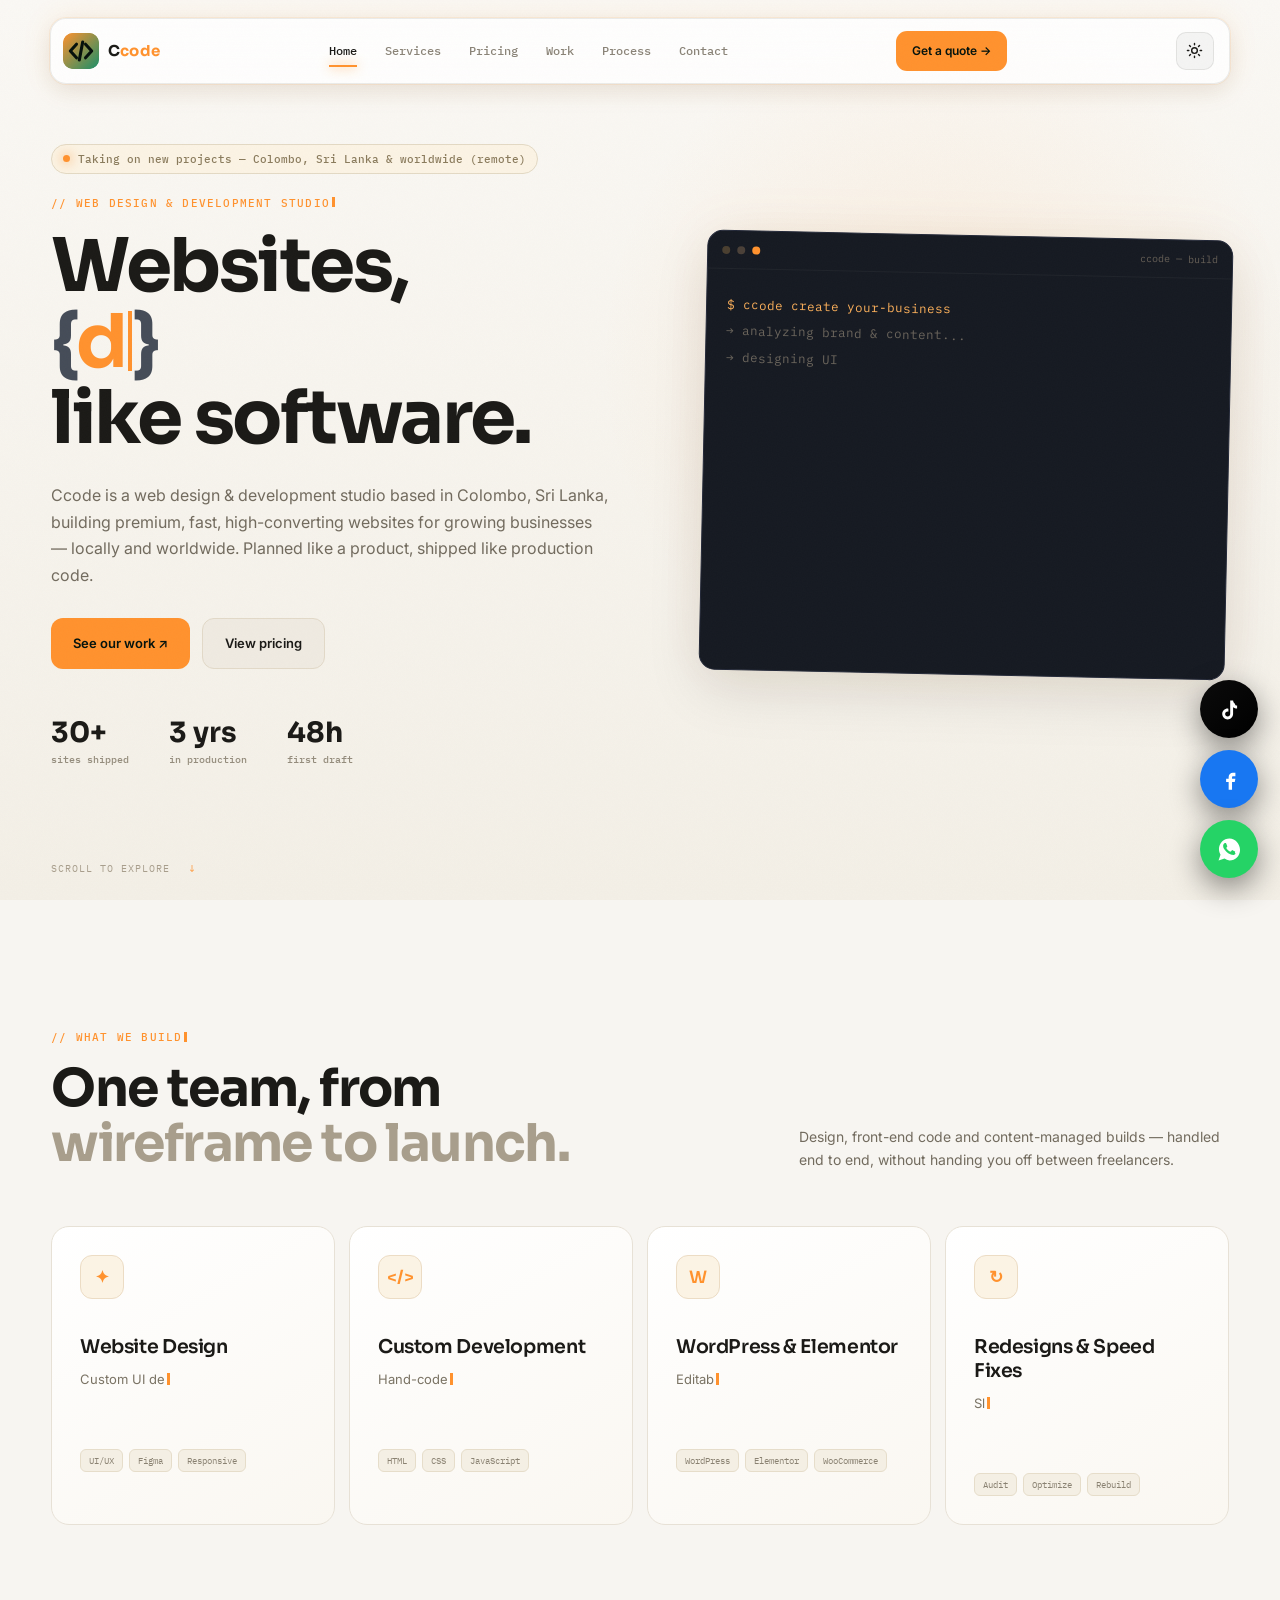
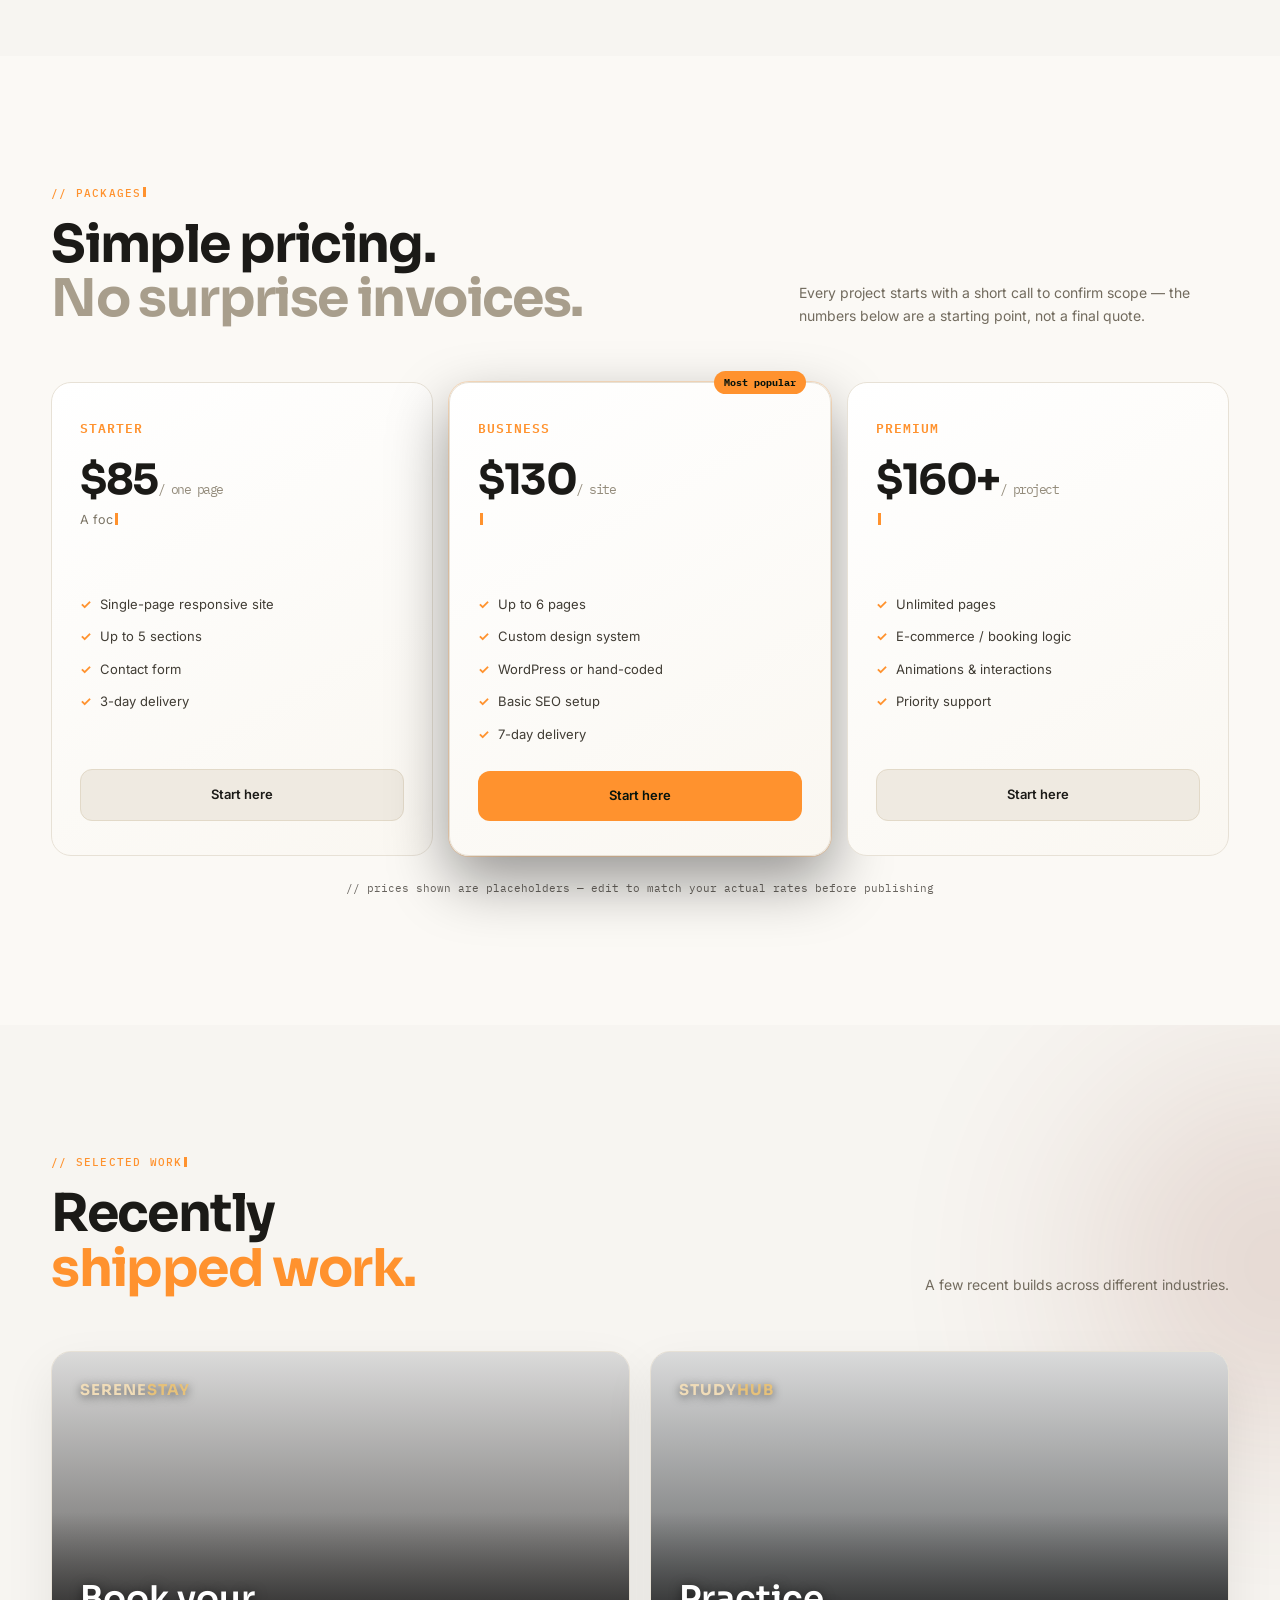
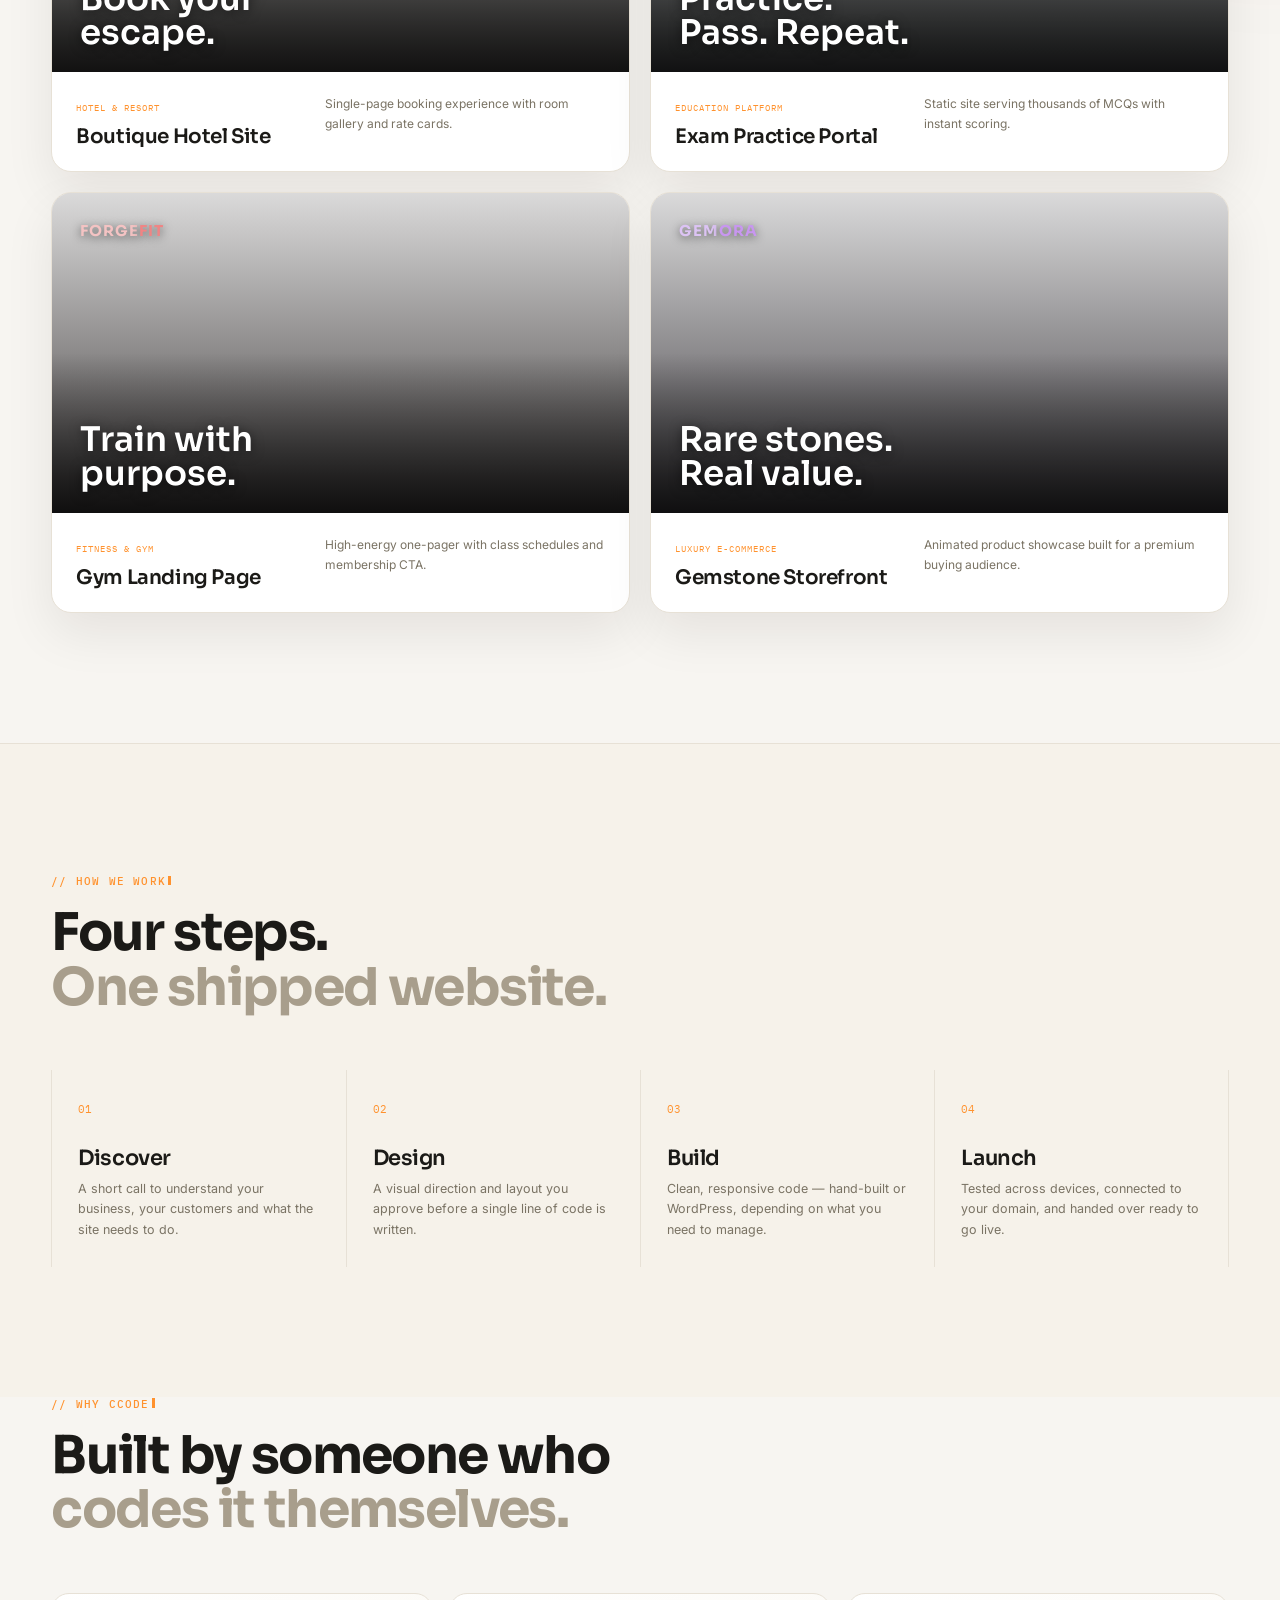
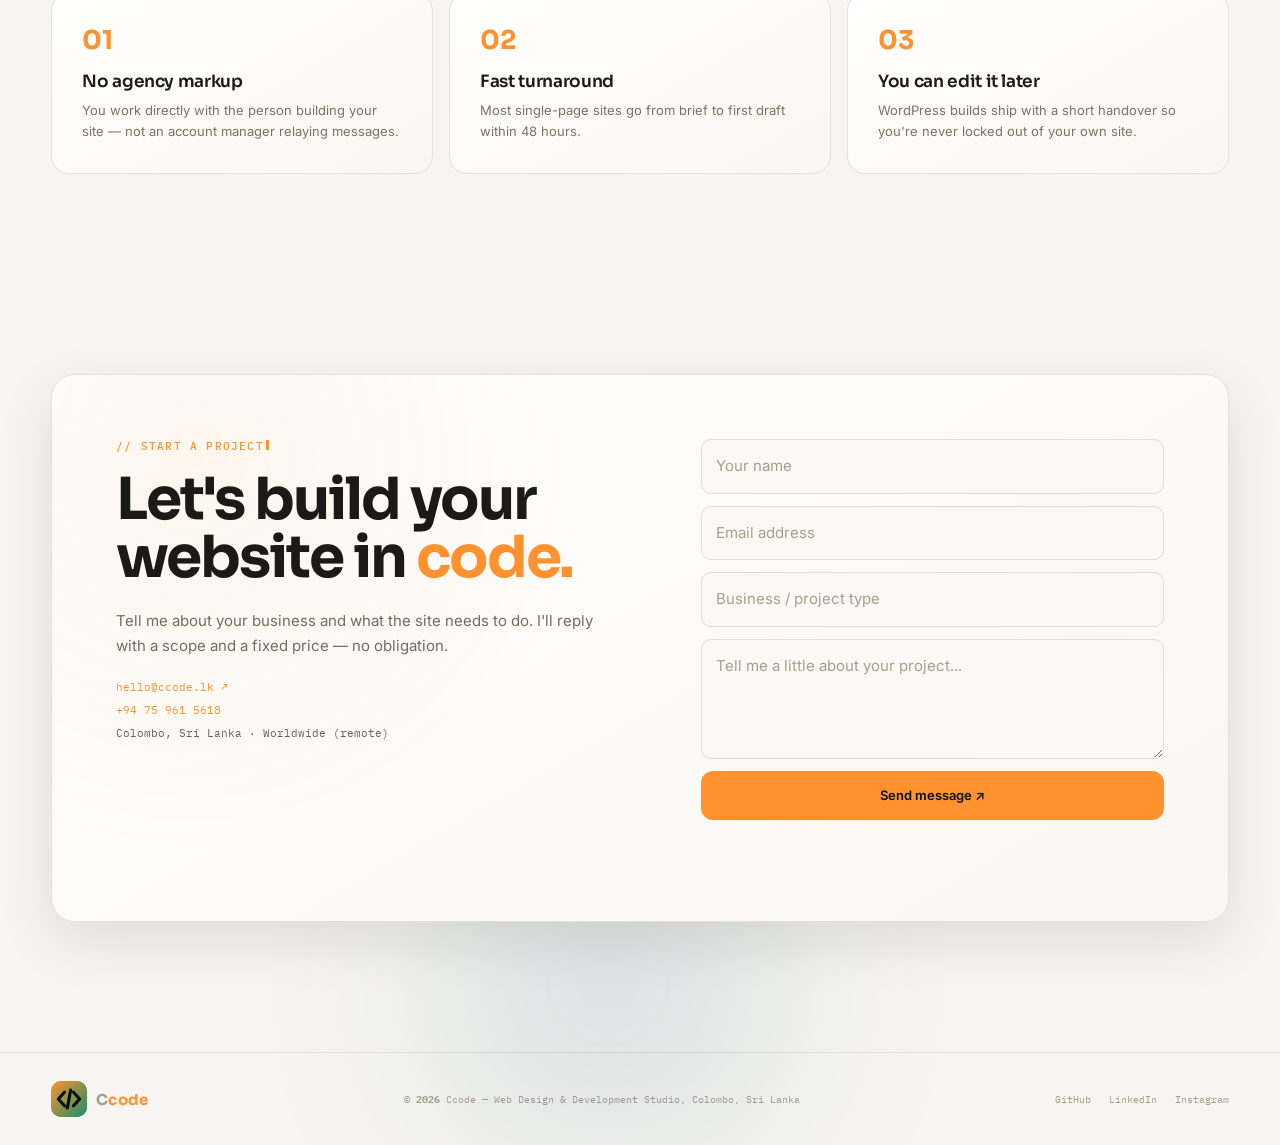
==== commit 7394a9ed: "index.html" ====
--- a/index.html
+++ b/index.html
@@ -61,8 +61,8 @@
     { "@type": "Place", "name": "Worldwide" }
   ],
   "sameAs": [
-    "https://facebook.com/ccode.lk",
-    "https://www.tiktok.com/@ccode.lk"
+    "https://www.facebook.com/profile.php?id=61592854814844&sk=following",
+    "https://https://www.tiktok.com/@ccode.dev"
   ],
   "makesOffer": [
     { "@type": "Offer", "itemOffered": { "@type": "Service", "name": "Website Design" } },
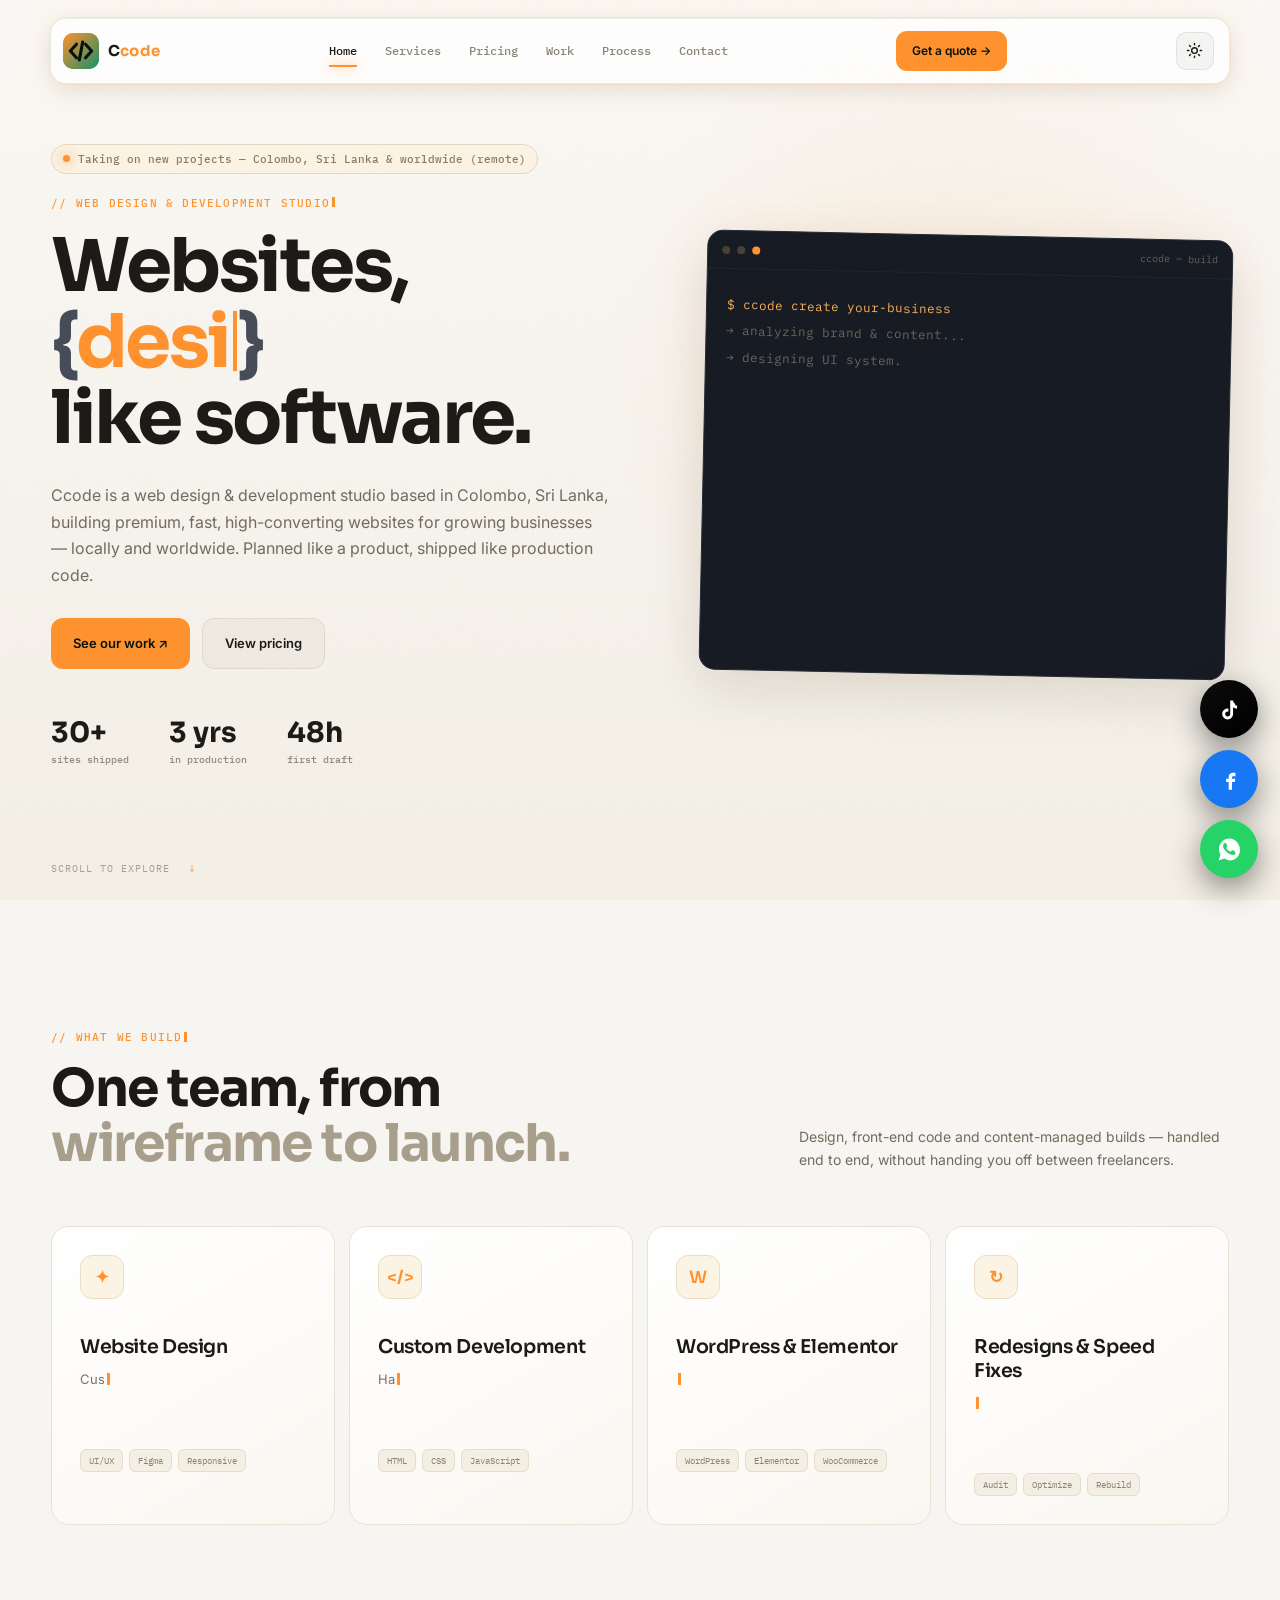
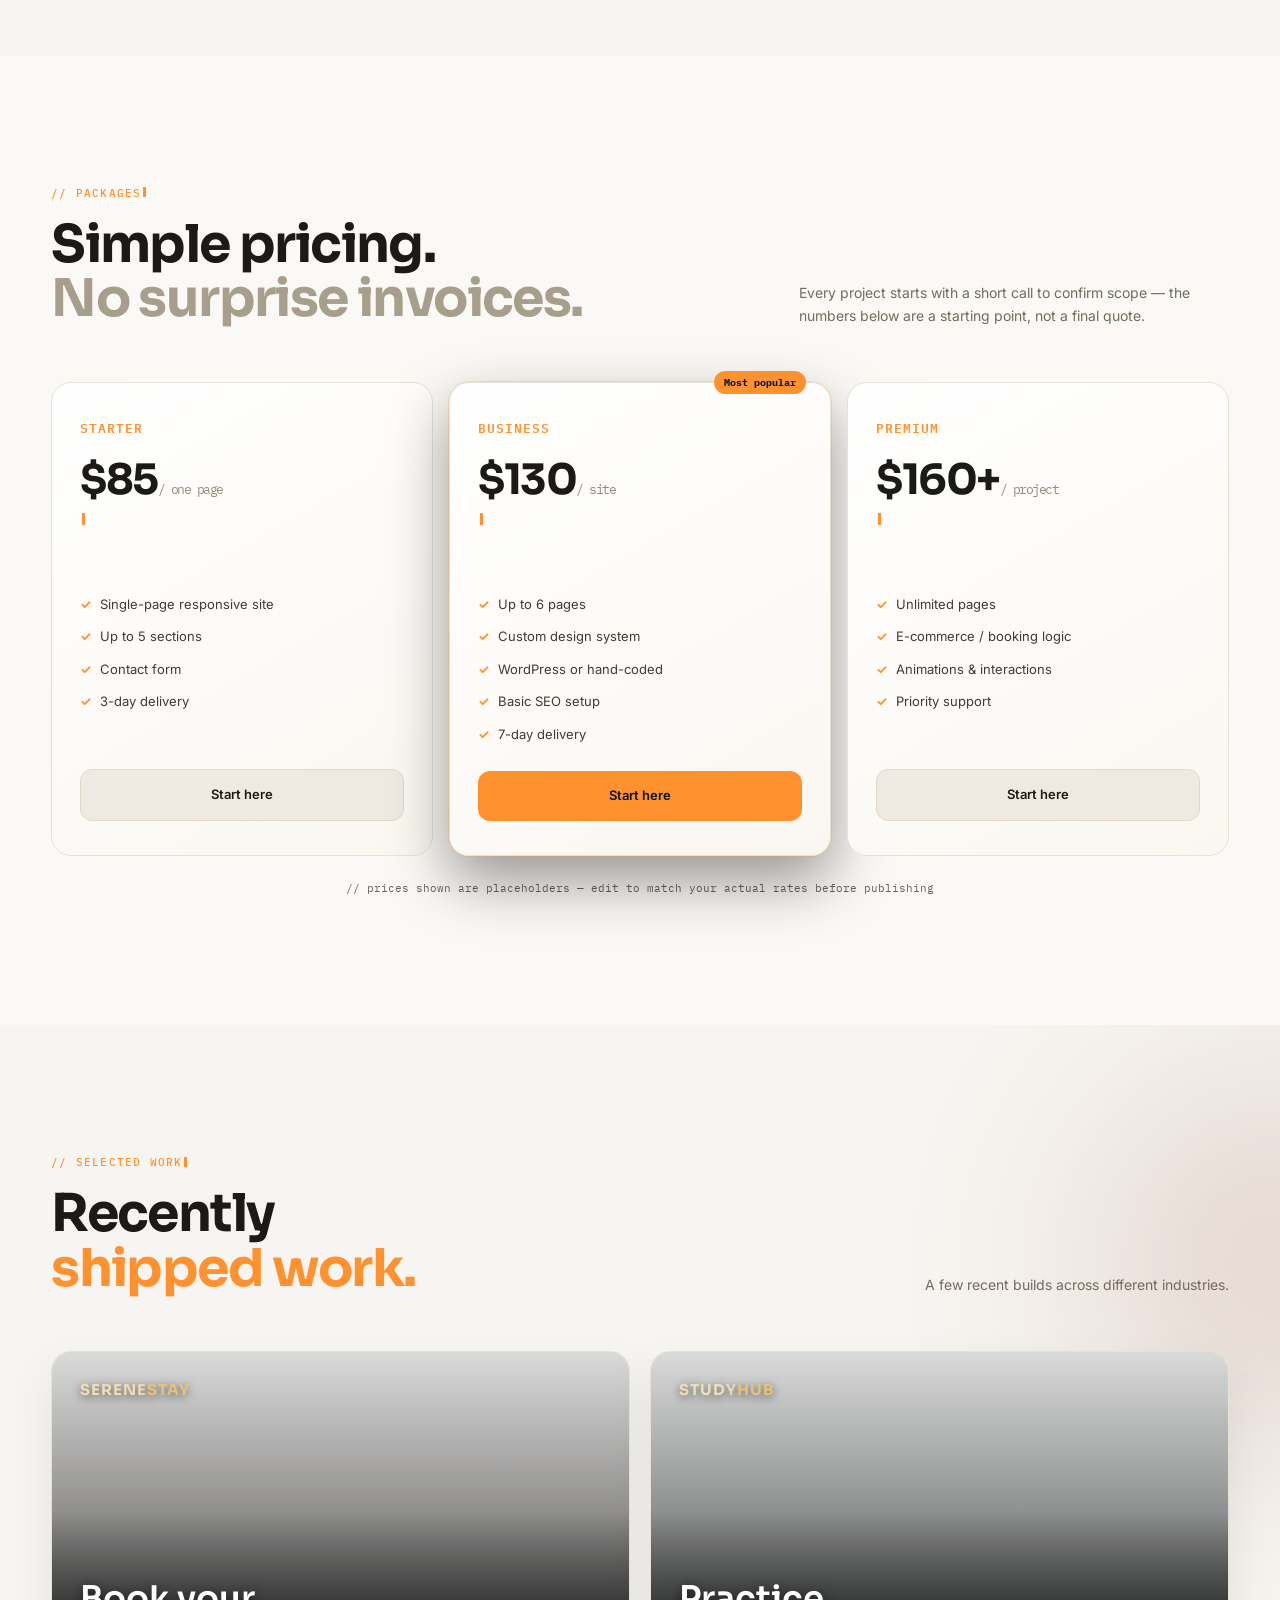
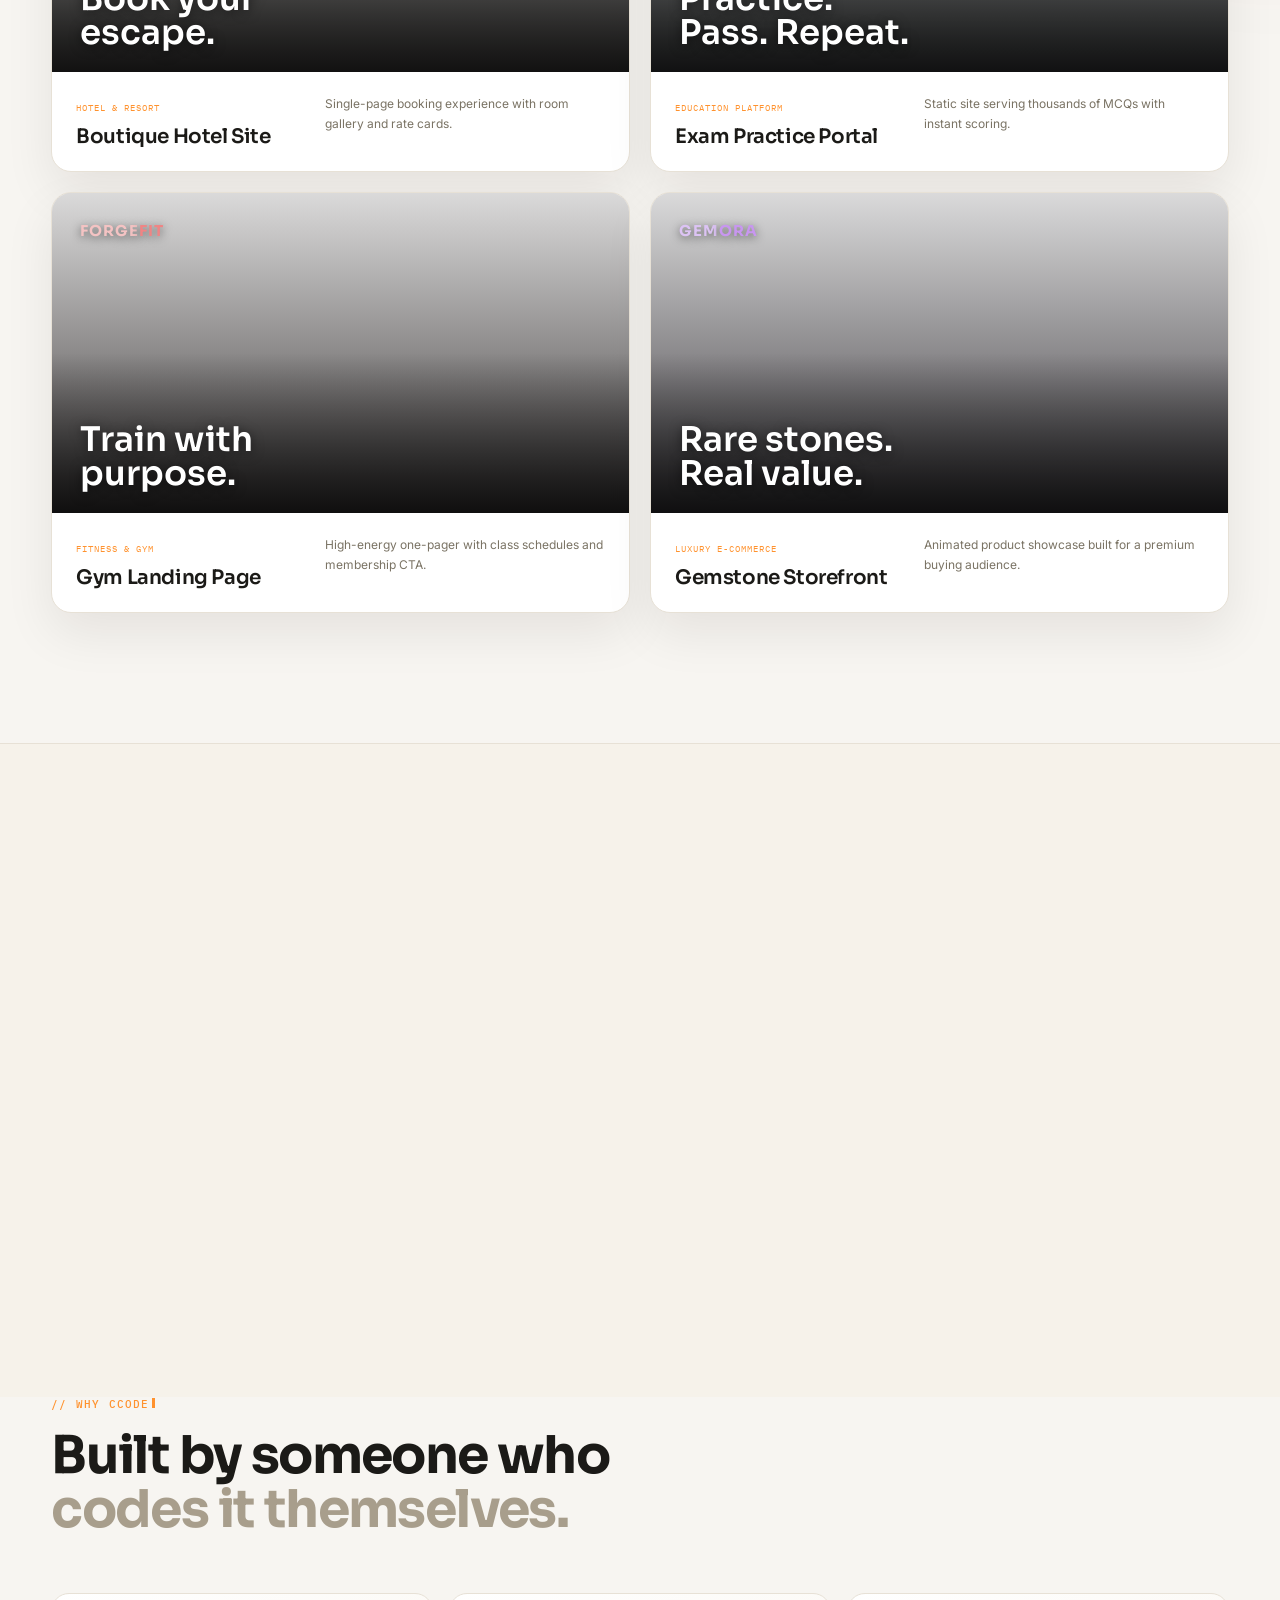
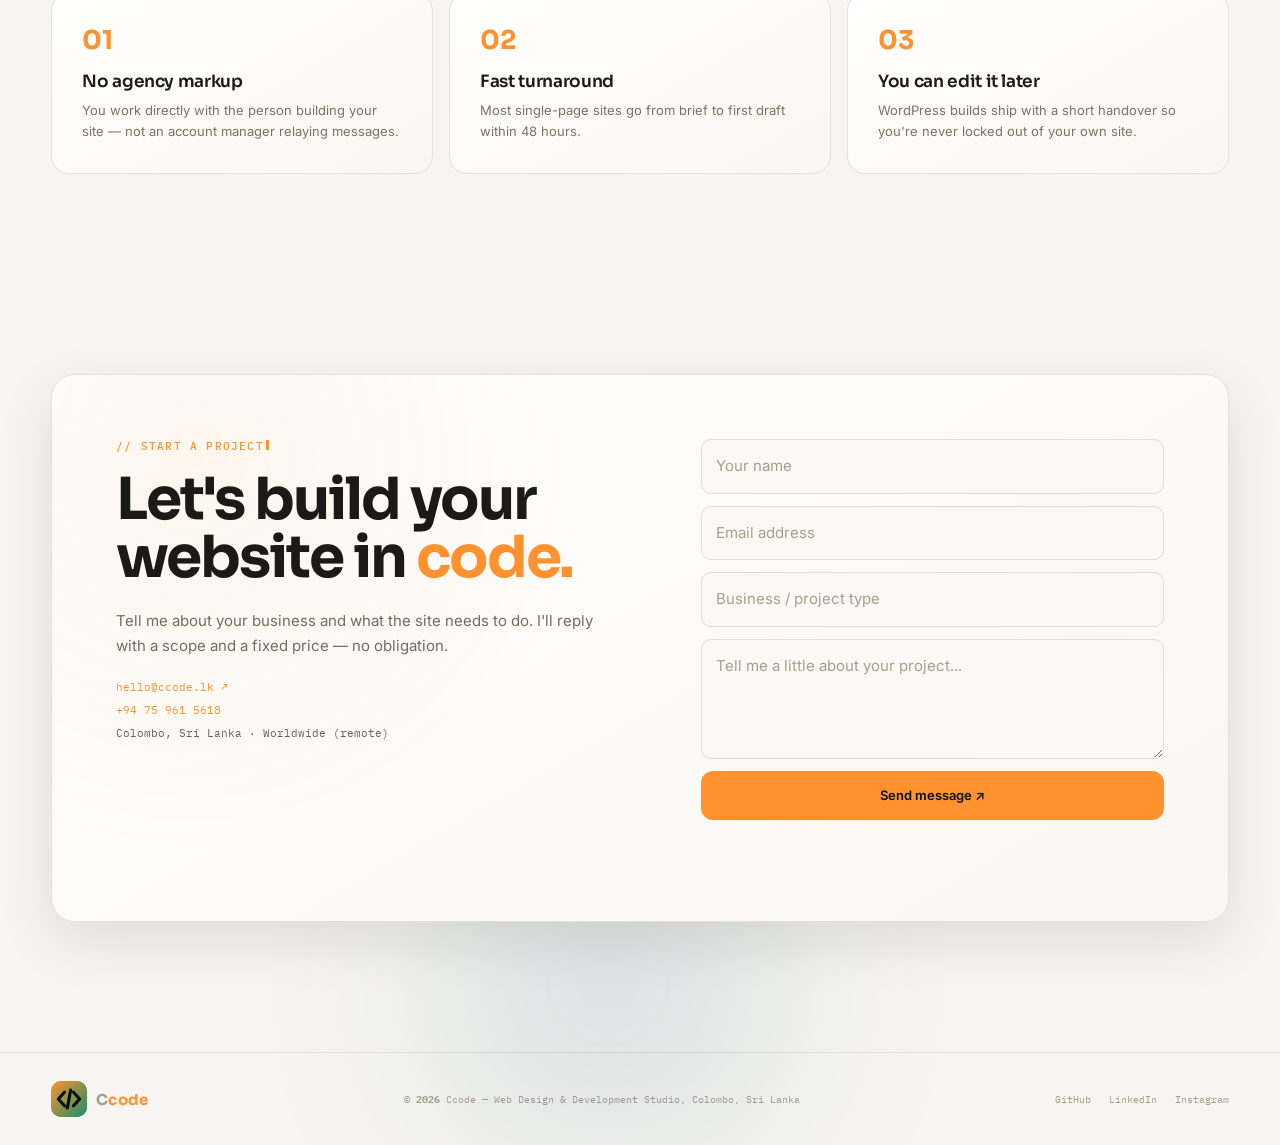
==== commit 74053335: "index.html" ====
--- a/index.html
+++ b/index.html
@@ -61,8 +61,8 @@
     { "@type": "Place", "name": "Worldwide" }
   ],
   "sameAs": [
-    "https://www.facebook.com/profile.php?id=61592854814844&sk=following",
-    "https://https://www.tiktok.com/@ccode.dev"
+    "https://www.facebook.com/profile.php?id=61592854814844&sk=following/",
+    "https://https://www.tiktok.com/@ccode.dev/"
   ],
   "makesOffer": [
     { "@type": "Offer", "itemOffered": { "@type": "Service", "name": "Website Design" } },
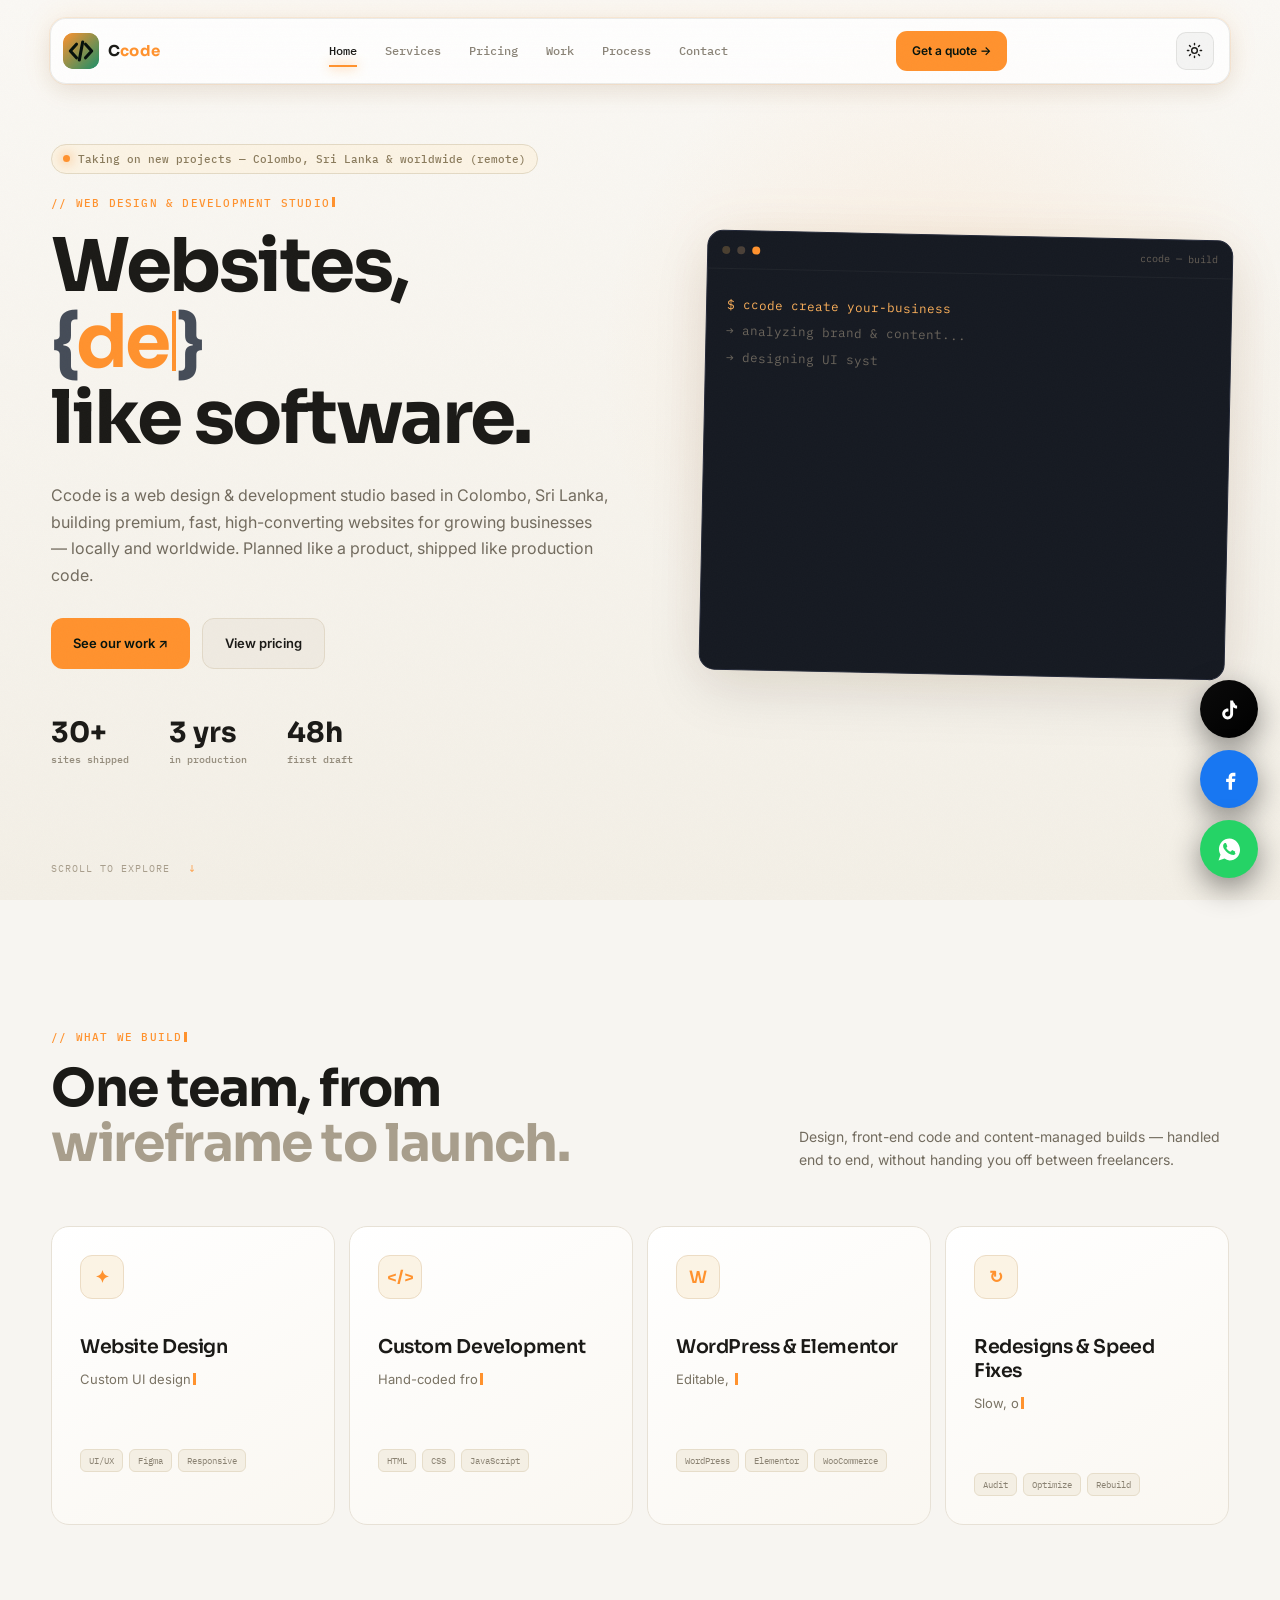
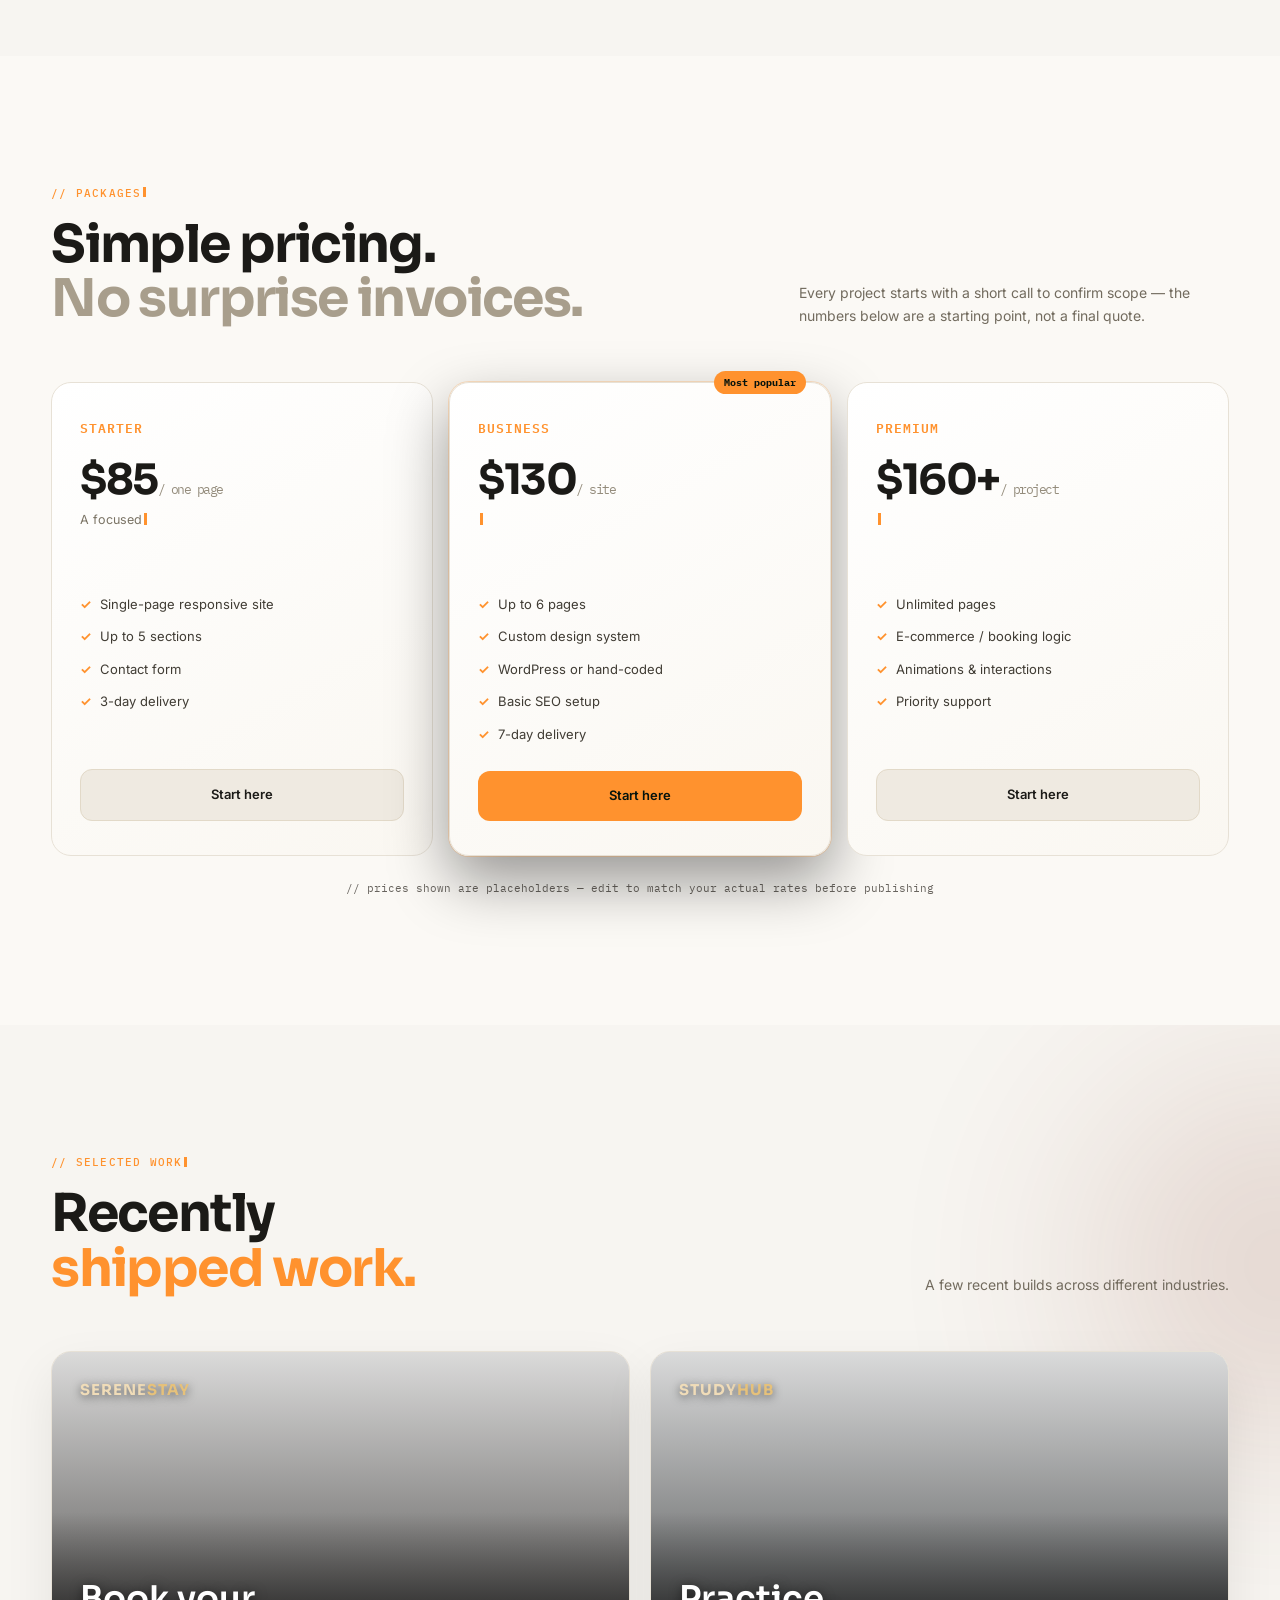
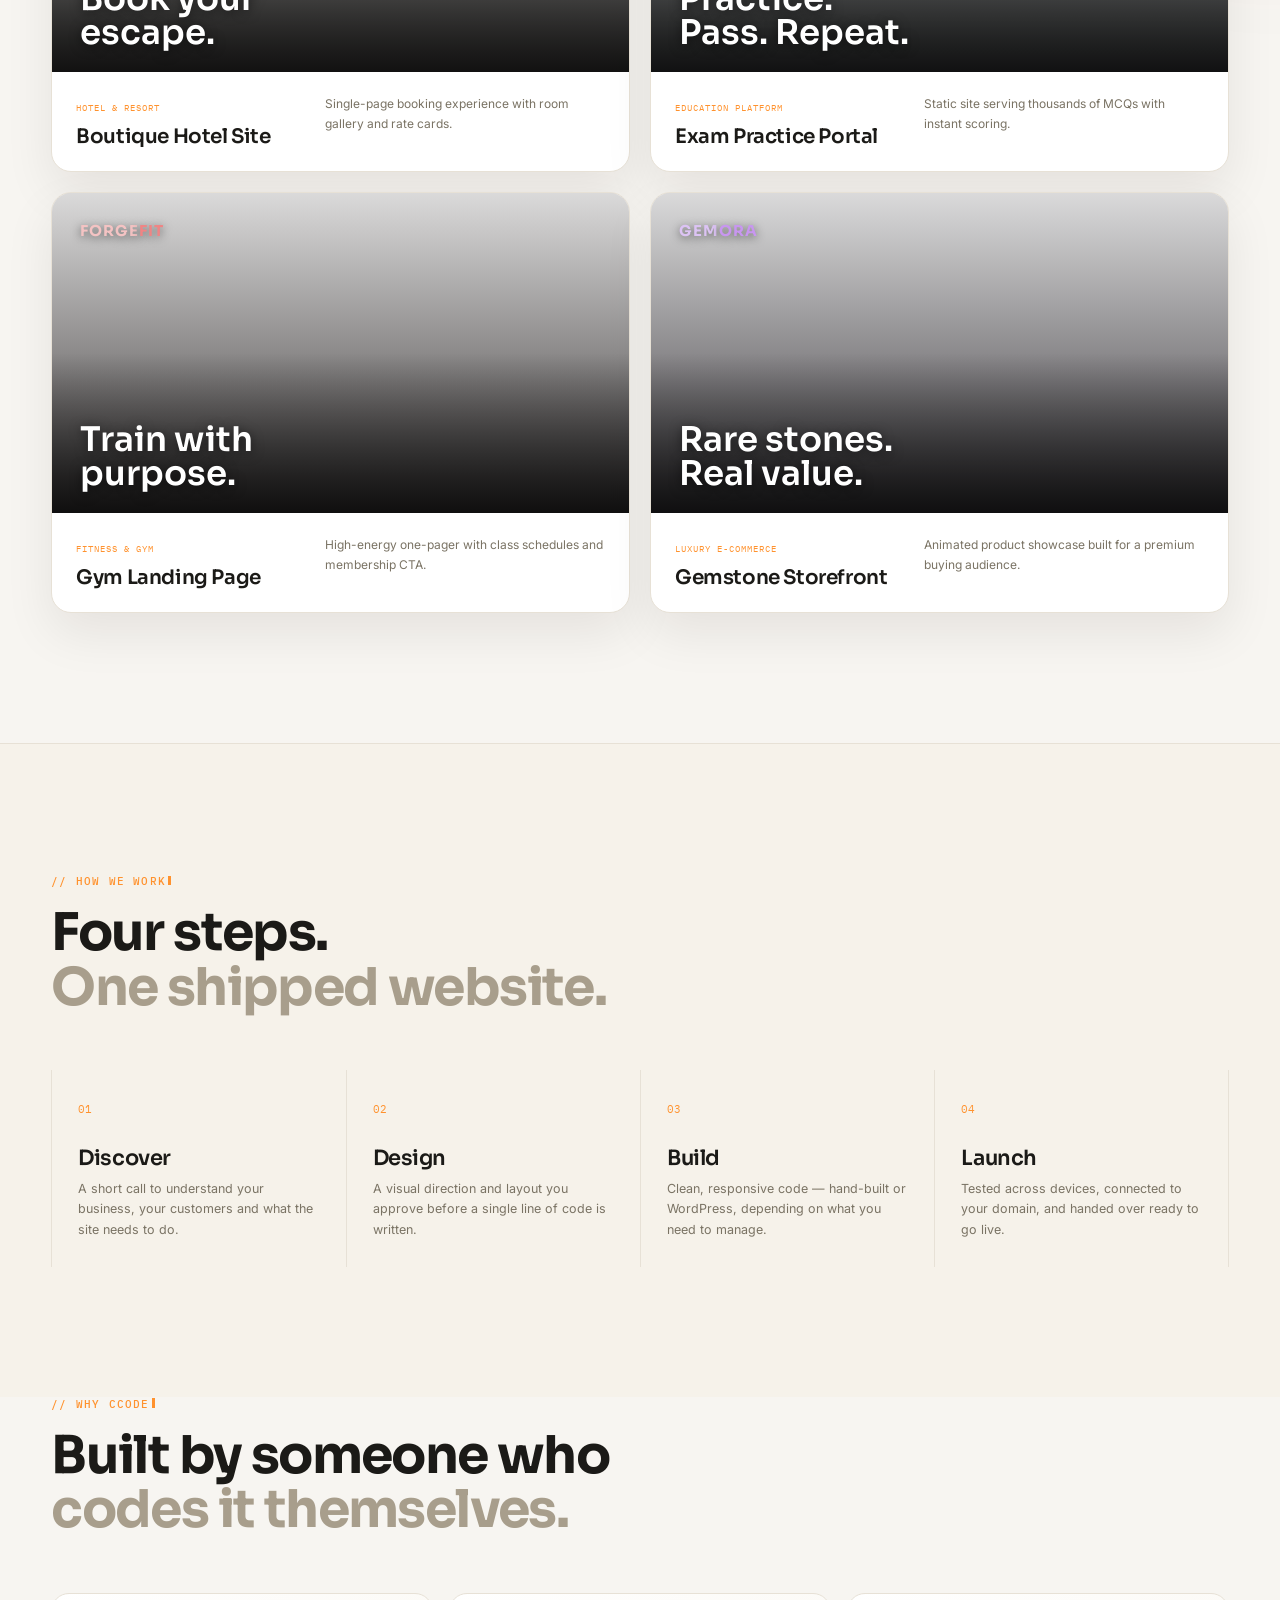
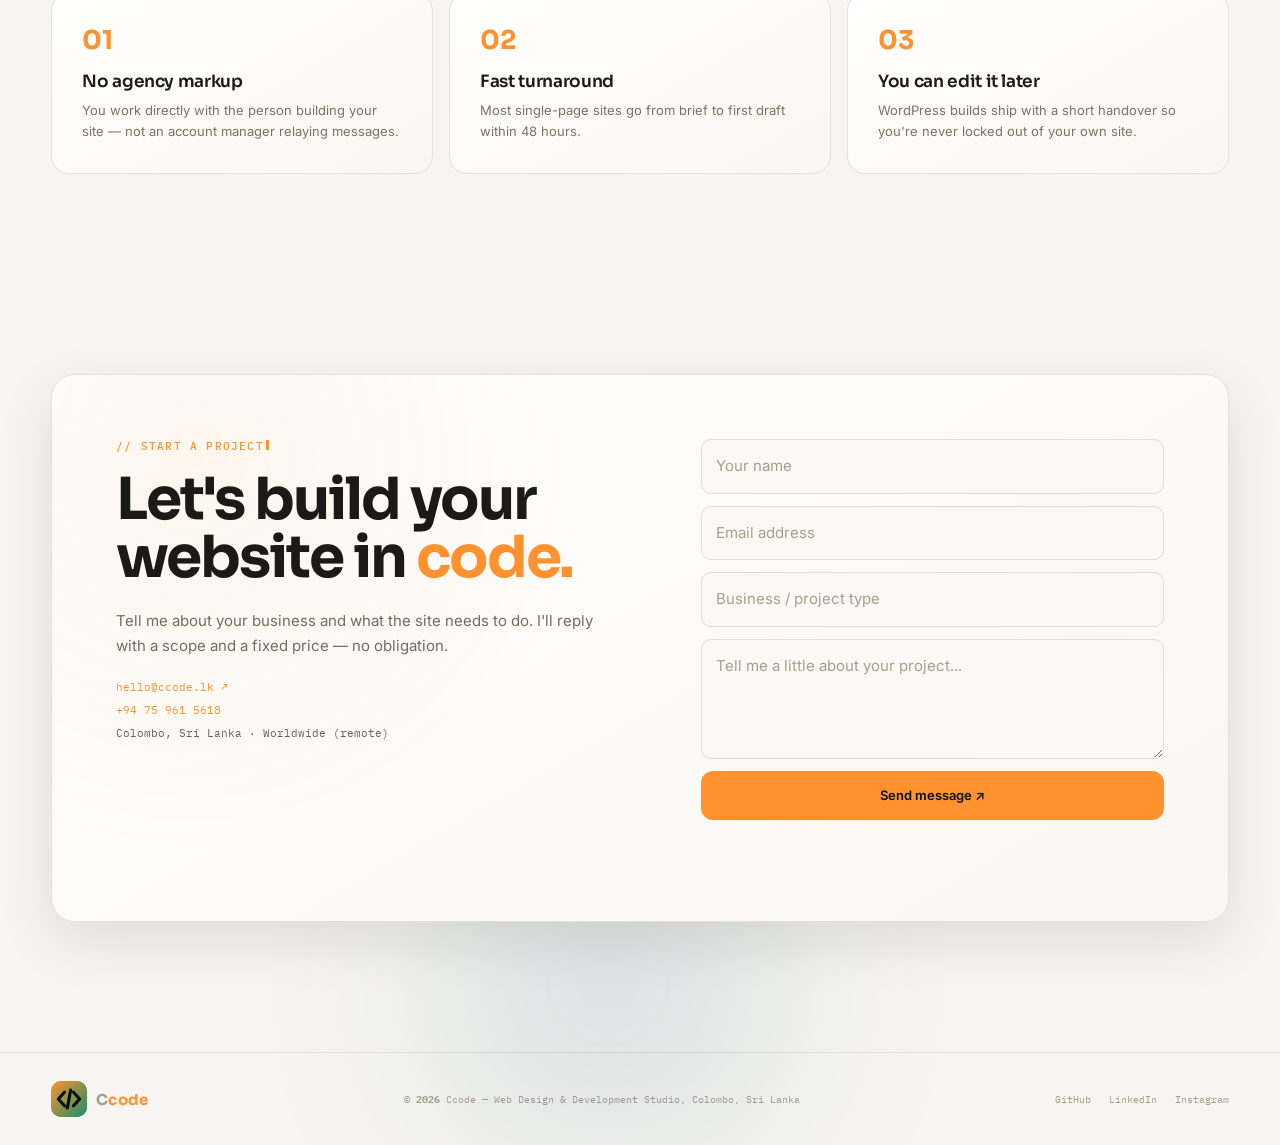
==== commit 12fd128a: "index.html" ====
--- a/index.html
+++ b/index.html
@@ -61,8 +61,8 @@
     { "@type": "Place", "name": "Worldwide" }
   ],
   "sameAs": [
-    "https://www.facebook.com/profile.php?id=61592854814844&sk=following/",
-    "https://https://www.tiktok.com/@ccode.dev/"
+    "https://www.facebook.com/profile.php?id=61592854814844",
+    "https://www.tiktok.com/@ccode.dev"
   ],
   "makesOffer": [
     { "@type": "Offer", "itemOffered": { "@type": "Service", "name": "Website Design" } },
@@ -77,11 +77,11 @@
 <body>
 <div class="noise"></div>
 <div class="cursor-glow"></div>
-<a class="float-btn float-tt" href="https://www.tiktok.com/@ccode.lk" target="_blank" rel="noopener" aria-label="Follow on TikTok">
+<a class="float-btn float-tt" href="https://www.tiktok.com/@ccode.dev" target="_blank" rel="noopener" aria-label="Follow on TikTok">
   <span class="float-tip">Follow on TikTok</span>
   <svg viewBox="0 0 32 32" fill="#fff"><path d="M22.7 9.35c-1.4-.94-2.32-2.44-2.44-4.16h-3.44v16.2c0 1.66-1.35 3-3 3-1.66 0-3-1.34-3-3s1.34-3 3-3c.31 0 .6.05.88.13v-3.5a6.4 6.4 0 0 0-.88-.06c-3.55 0-6.43 2.88-6.43 6.43 0 3.55 2.88 6.43 6.43 6.43 3.55 0 6.43-2.88 6.43-6.43v-8.2c1.34.98 2.98 1.56 4.75 1.56v-3.44c-.83 0-1.6-.24-2.3-.66-.01-.01-.01-.01 0 0Z"/></svg>
 </a>
-<a class="float-btn float-fb" href="https://facebook.com/ccode.lk" target="_blank" rel="noopener" aria-label="Follow on Facebook">
+<a class="float-btn float-fb" href="https://www.facebook.com/profile.php?id=61592854814844" target="_blank" rel="noopener" aria-label="Follow on Facebook">
   <span class="float-tip">Follow on Facebook</span>
   <svg viewBox="0 0 32 32" fill="#fff"><path d="M20 12h3V8h-3c-2.76 0-5 2.24-5 5v2h-3v4h3v9h4v-9h3.2l.8-4H19v-2c0-.55.45-1 1-1Z"/></svg>
 </a>
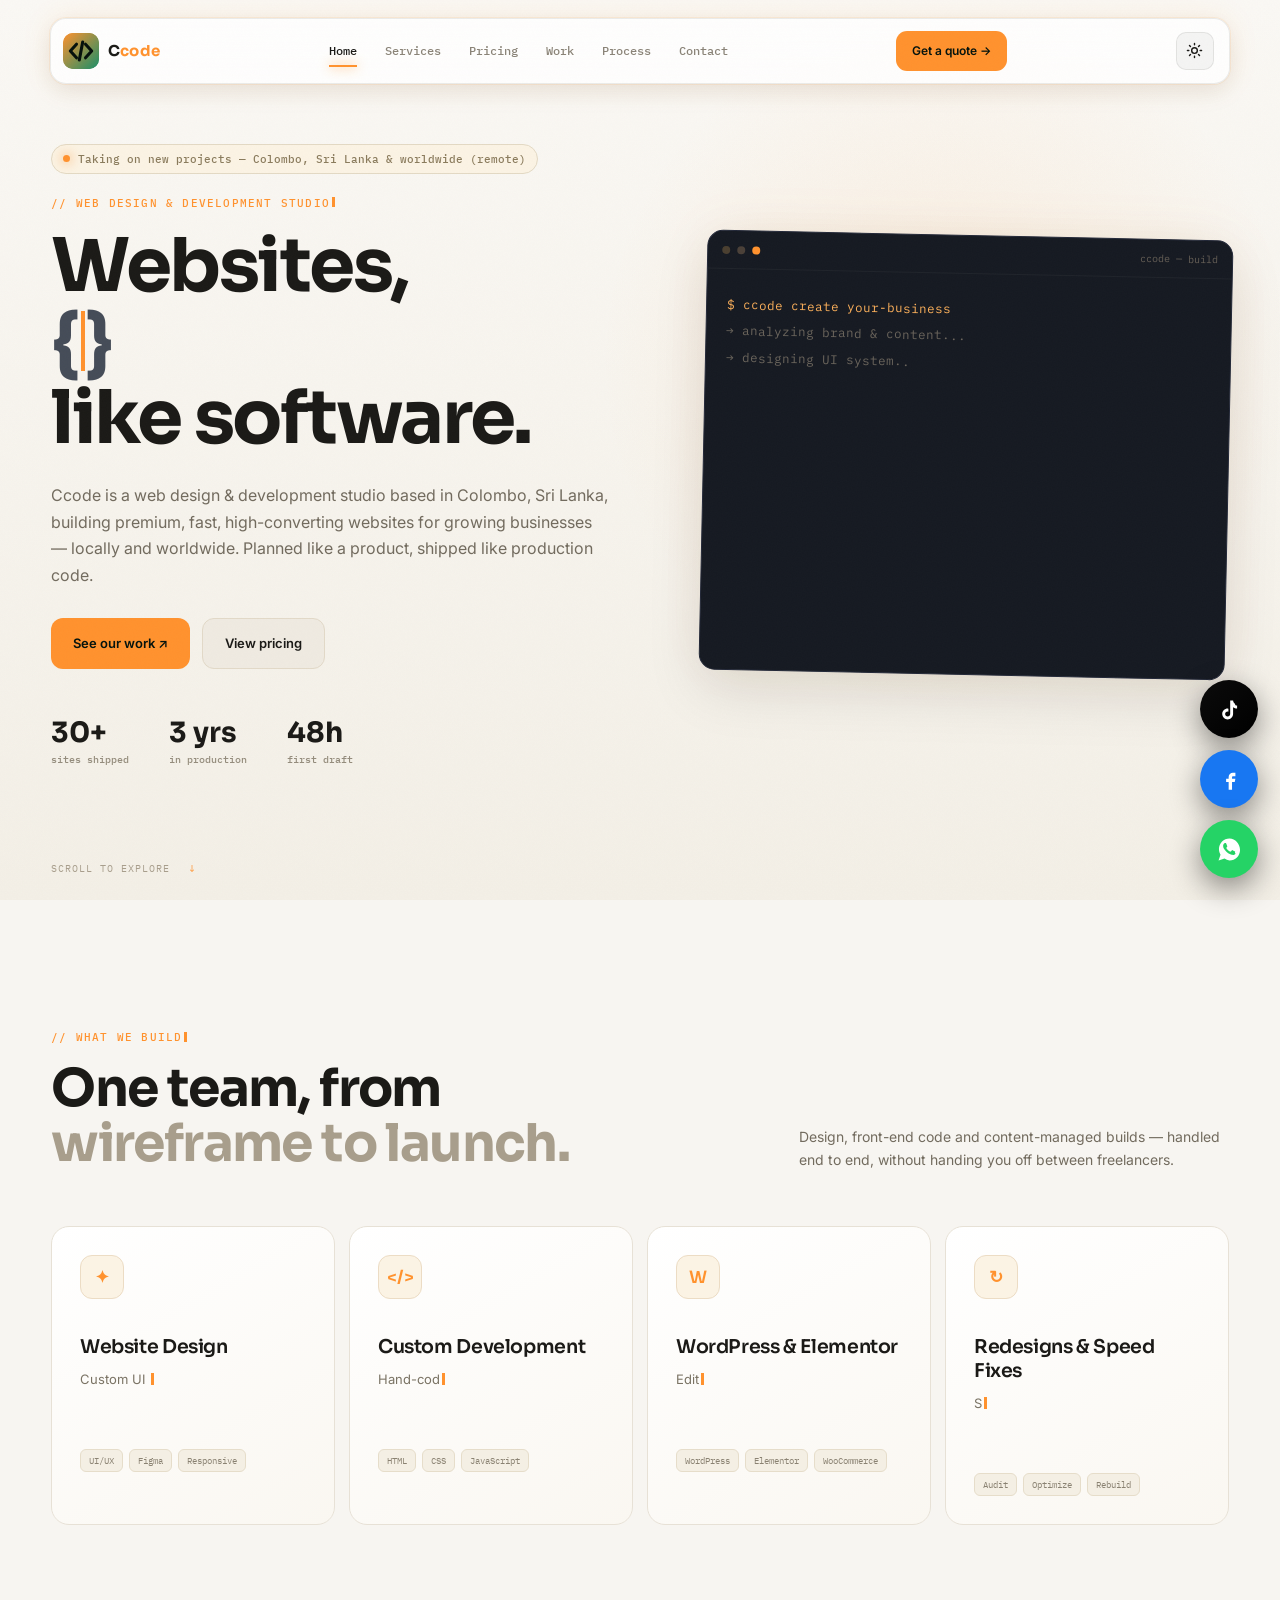
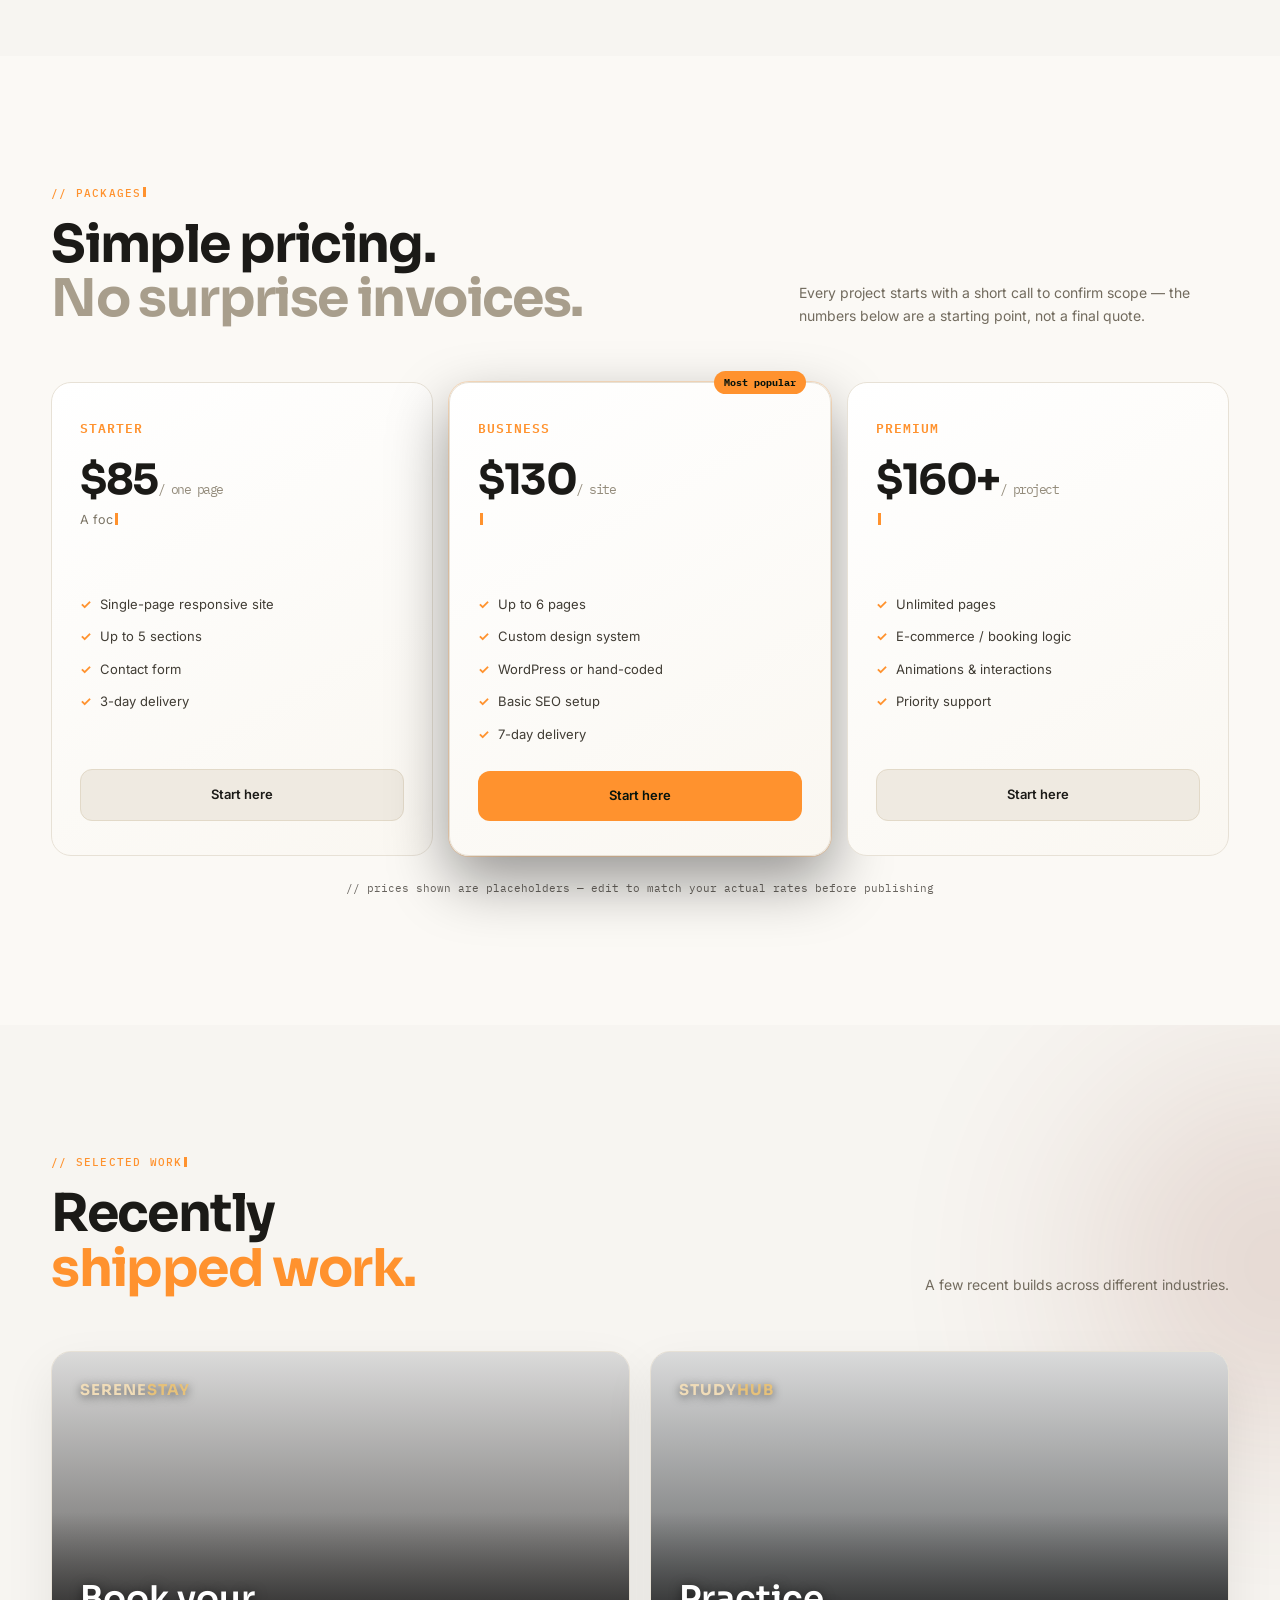
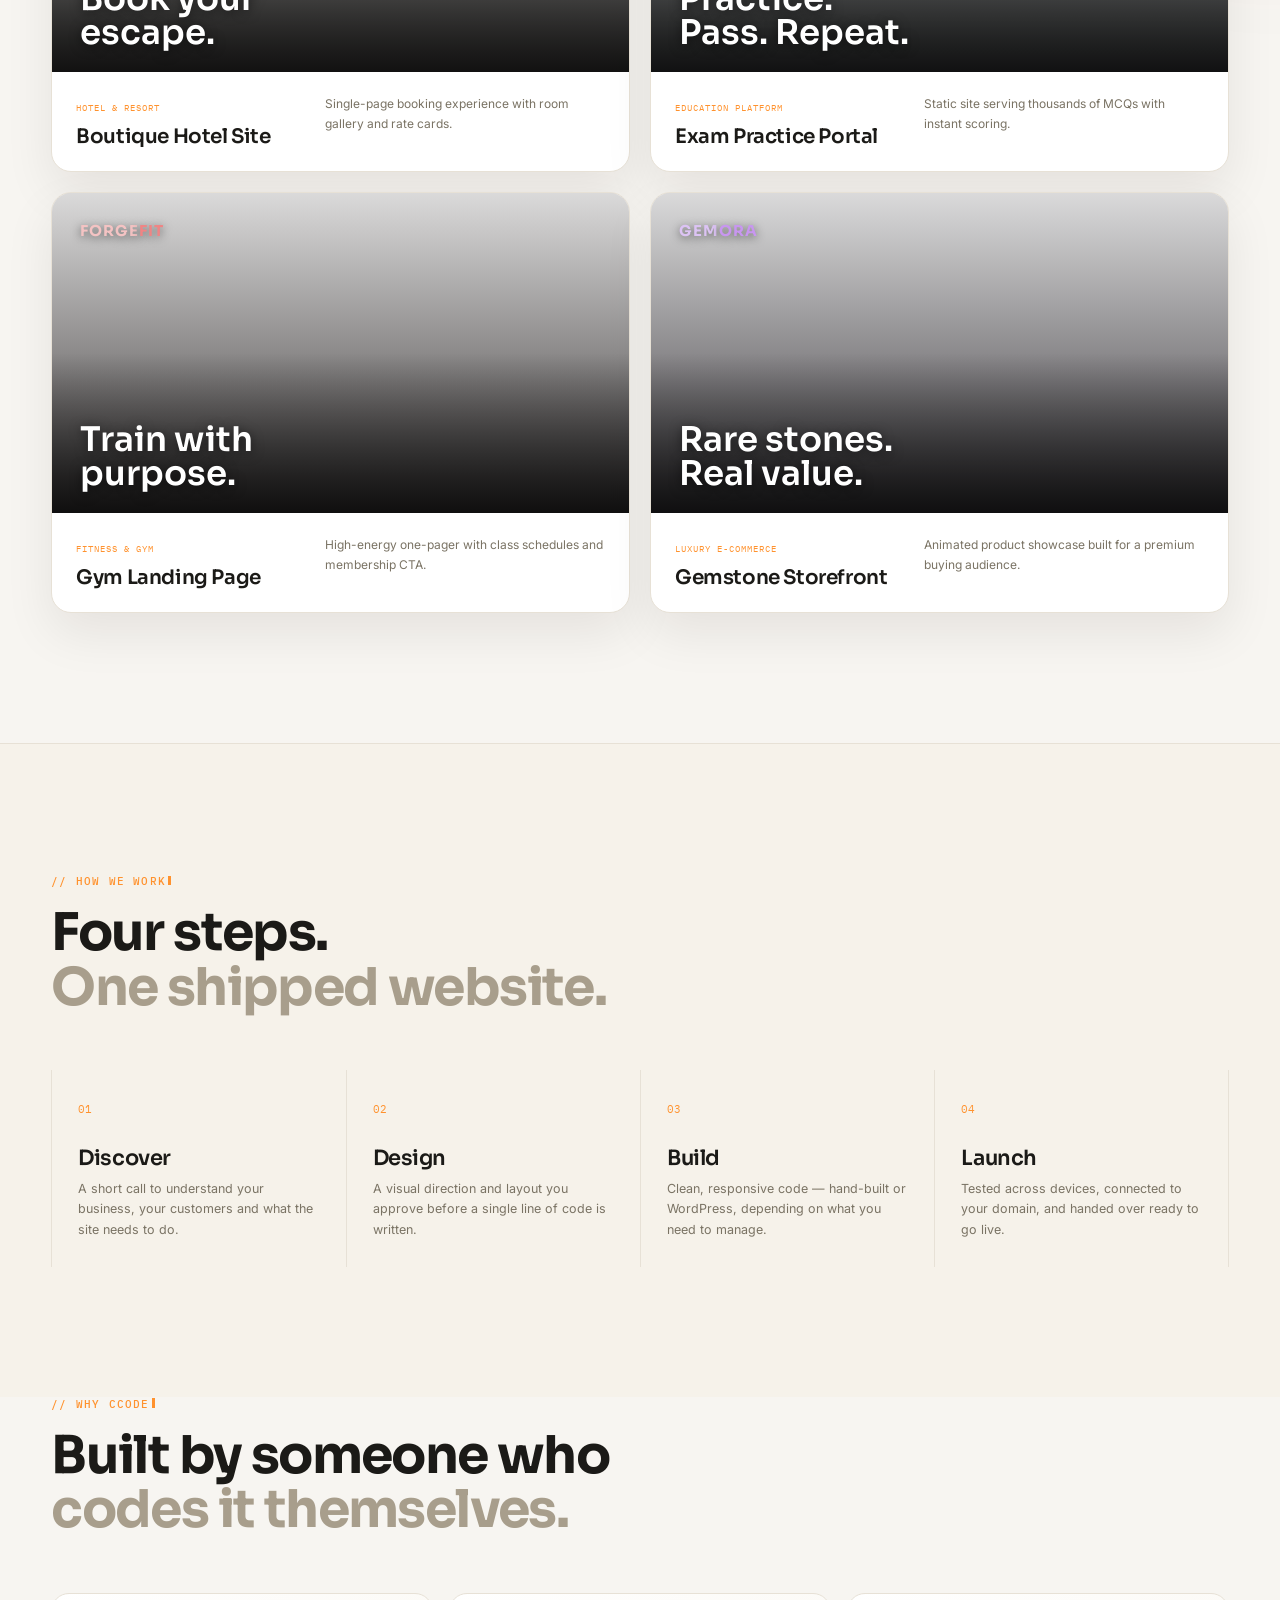
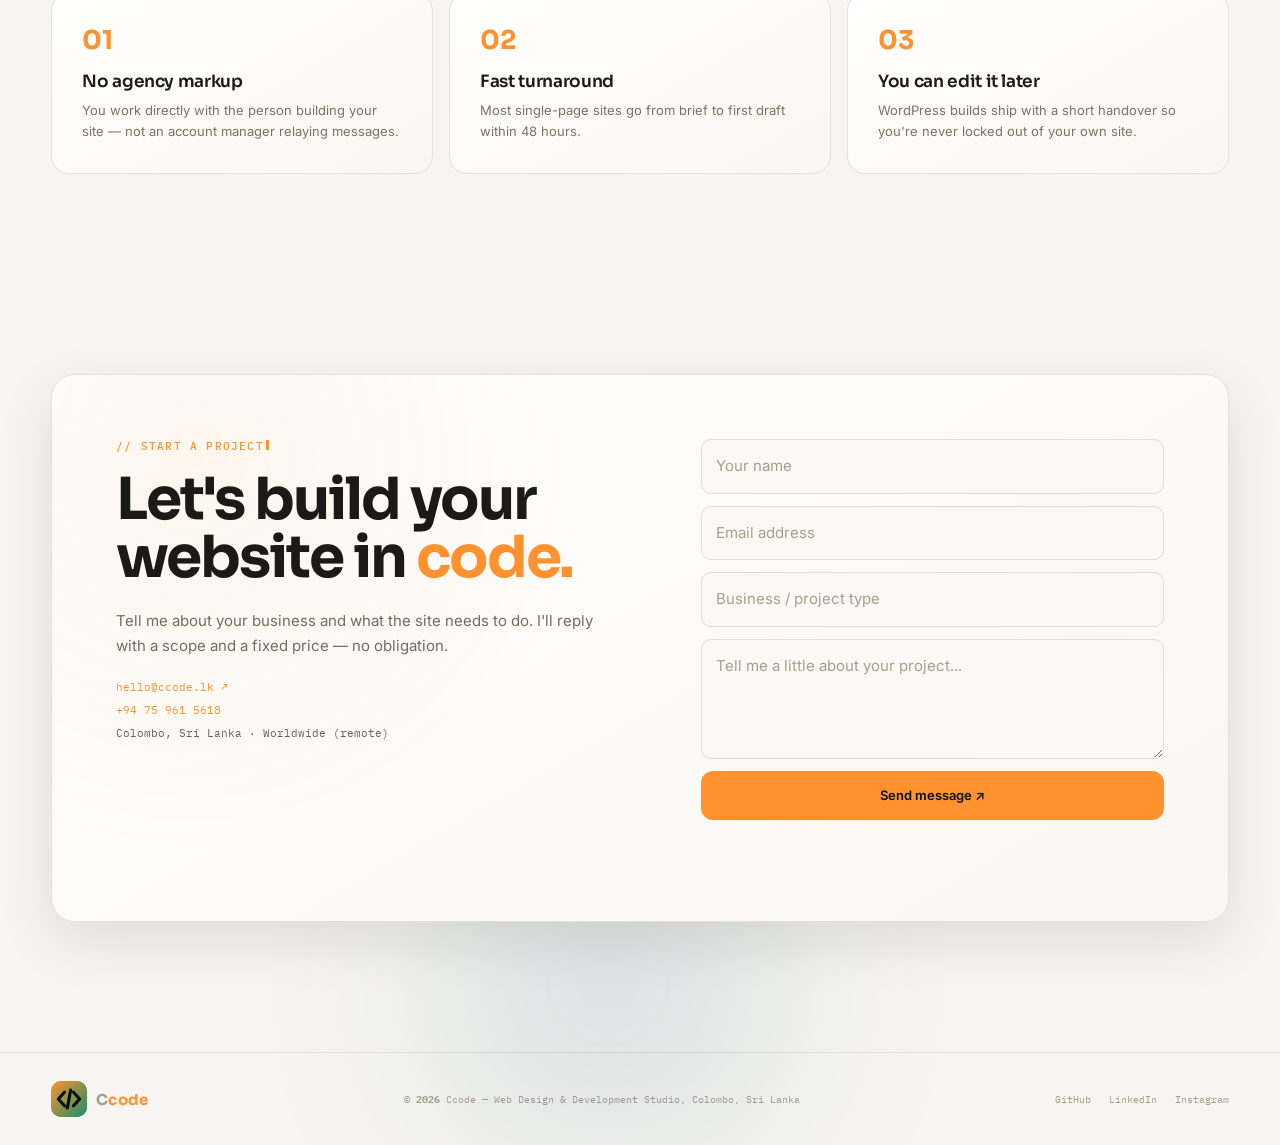
==== commit a5ad1351: "index.html favicon update" ====
--- a/index.html
+++ b/index.html
@@ -73,6 +73,7 @@
 }
 </script>
 <script>(function(){try{var t=localStorage.getItem("ccode-theme");if(!t){t=window.matchMedia("(prefers-color-scheme: light)").matches?"light":"dark"}if(t==="light")document.documentElement.setAttribute("data-theme","light")}catch(e){}})();</script>
+<link rel="icon" type="image/png" href="favicon.png">
 </head>
 <body>
 <div class="noise"></div>
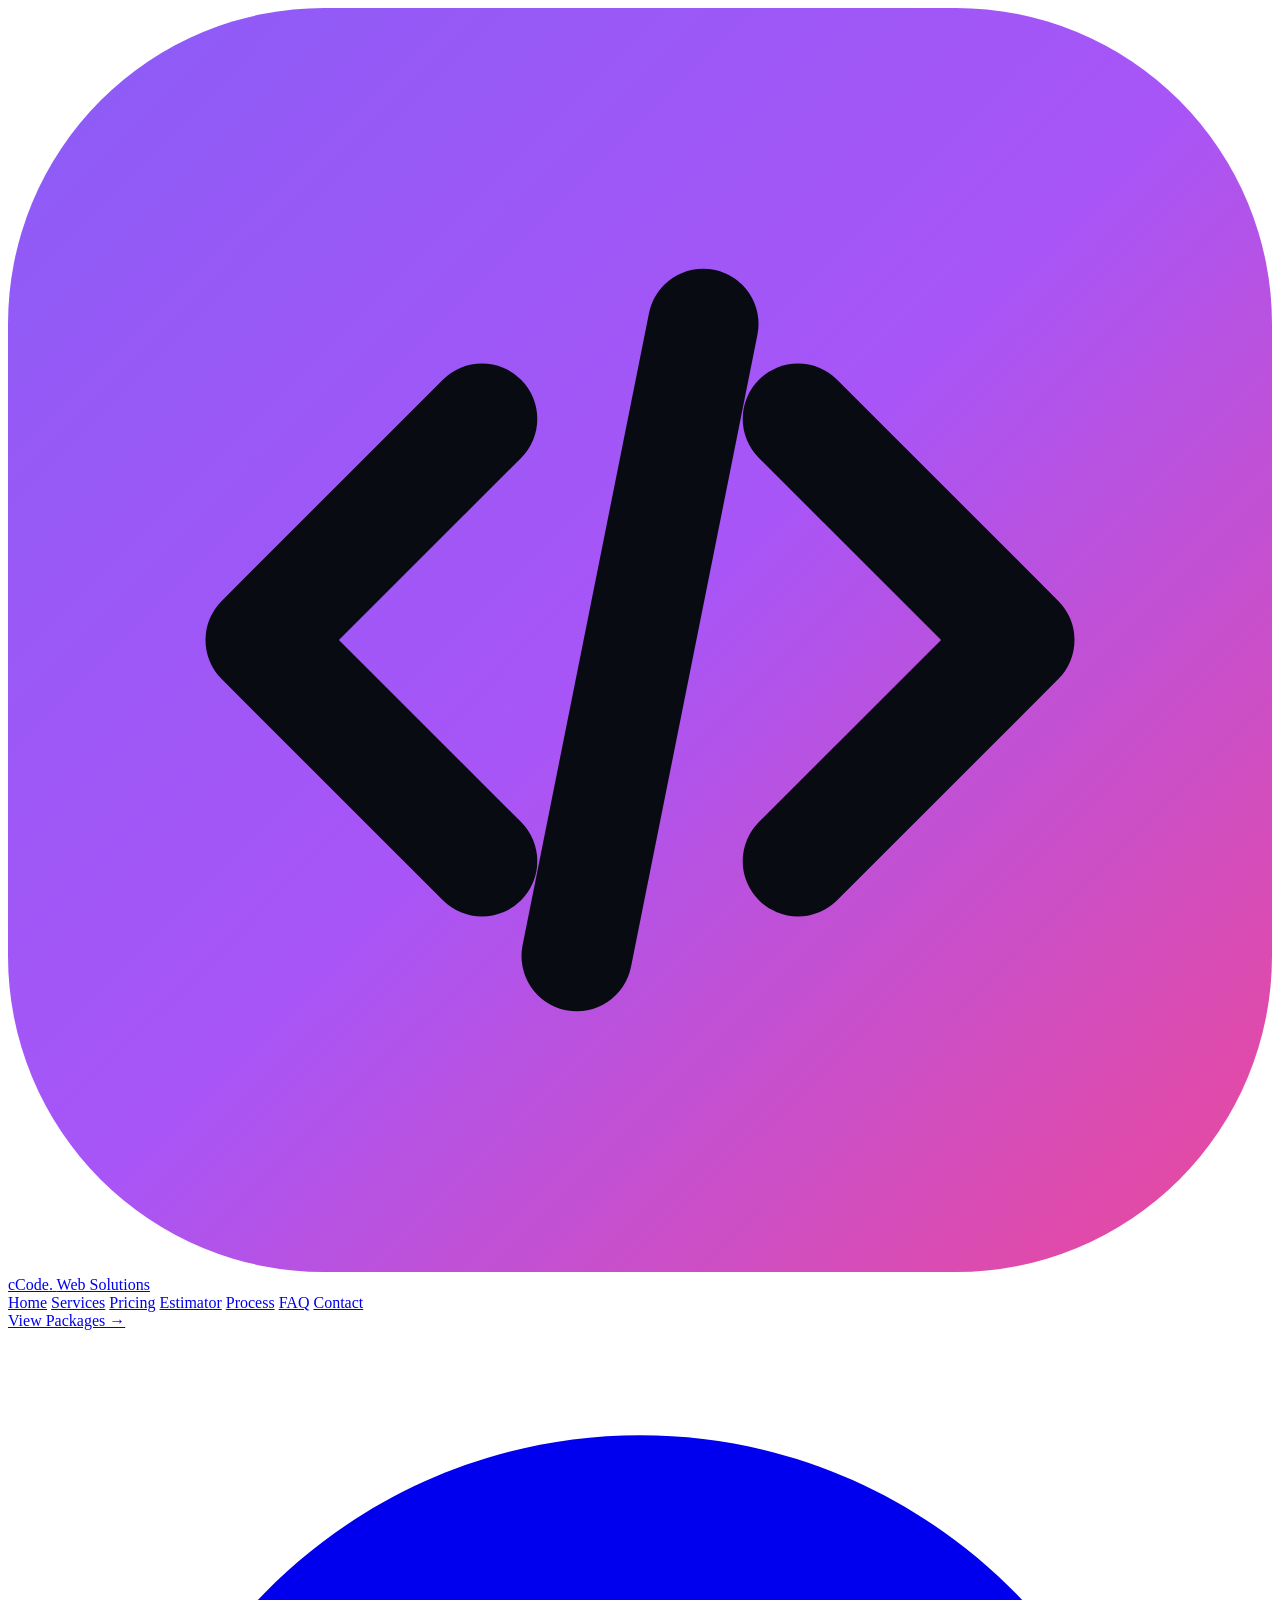
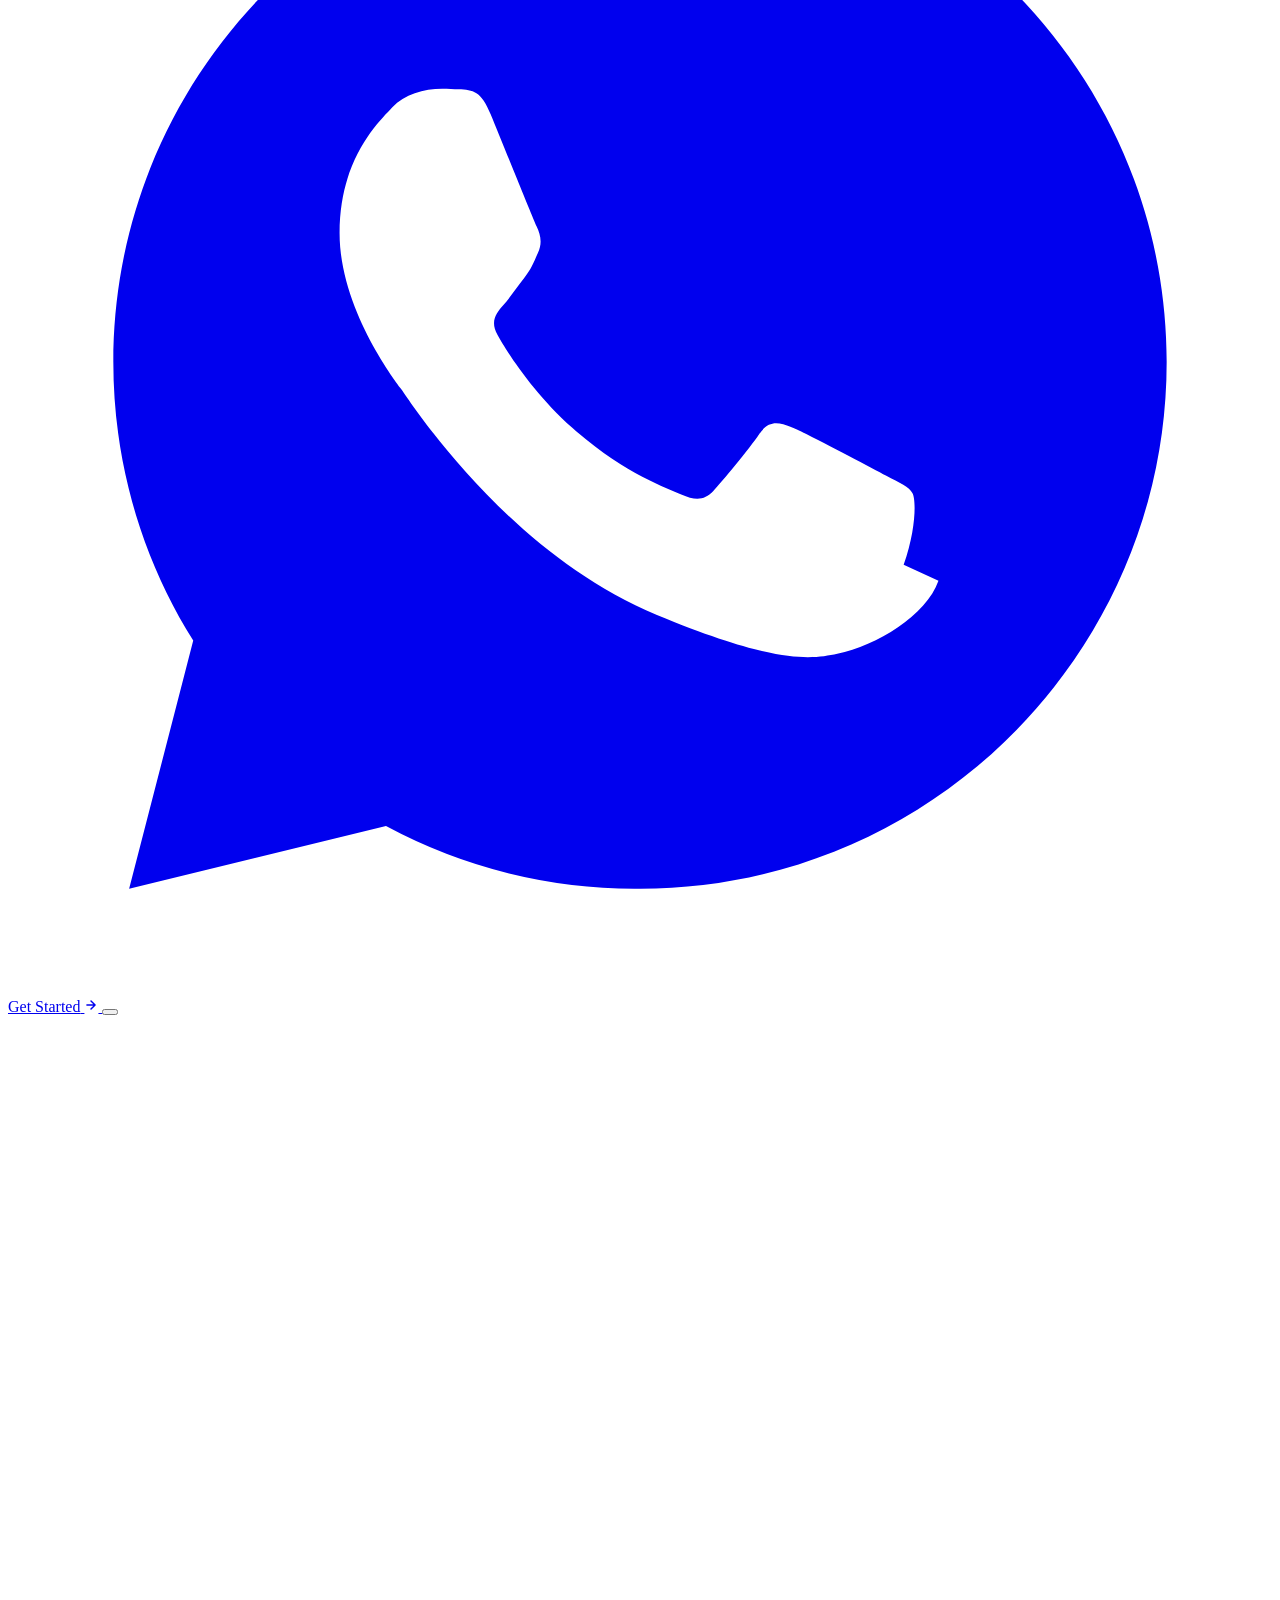
==== commit f64432e0: "Add files via upload" ====
--- a/index.html
+++ b/index.html
@@ -1,256 +1,1304 @@
 <!DOCTYPE html>
-<html lang="en">
+<html lang="en" data-theme="light">
 <head>
-<meta charset="UTF-8">
-<meta name="viewport" content="width=device-width, initial-scale=1.0">
-
-<!-- ===== Primary SEO ===== -->
-<title>Web Design &amp; Development Studio in Sri Lanka | Ccode — Websites Worldwide</title>
-<meta name="description" content="Ccode is a Colombo, Sri Lanka based web design &amp; development studio building fast, premium, high-converting websites for local and international businesses. Custom code, WordPress &amp; e-commerce sites — starting from $85.">
-<meta name="keywords" content="web design Sri Lanka, website development Colombo, web developer Sri Lanka, affordable website design Sri Lanka, custom website development, WordPress developer Sri Lanka, freelance web developer, business website design, e-commerce website Sri Lanka, small business website">
-<meta name="author" content="Ccode">
-<meta name="robots" content="index, follow, max-image-preview:large">
-<link rel="canonical" href="https://ccode.help/">
-
-<!-- ===== Open Graph (Facebook / WhatsApp / LinkedIn previews) ===== -->
-<meta property="og:type" content="website">
-<meta property="og:site_name" content="Ccode">
-<meta property="og:title" content="Web Design &amp; Development Studio in Sri Lanka | Ccode">
-<meta property="og:description" content="Premium, high-converting websites for businesses in Sri Lanka and worldwide. Custom code, WordPress &amp; e-commerce — starting from $85. 48-hour first draft.">
-<meta property="og:url" content="https://ccode.help/">
-<meta property="og:image" content="https://ccode.help/og-image.jpg">
-<meta property="og:image:width" content="1200">
-<meta property="og:image:height" content="630">
-<meta property="og:locale" content="en_LK">
-
-<!-- ===== Twitter / X Card ===== -->
-<meta name="twitter:card" content="summary_large_image">
-<meta name="twitter:title" content="Web Design &amp; Development Studio in Sri Lanka | Ccode">
-<meta name="twitter:description" content="Premium, high-converting websites for businesses in Sri Lanka and worldwide. Starting from $85 — 48-hour first draft.">
-<meta name="twitter:image" content="https://ccode.help/og-image.jpg">
-
-<!-- ===== Geo tags (local SEO — Sri Lanka) ===== -->
-<meta name="geo.region" content="LK-11">
-<meta name="geo.placename" content="Colombo">
-
-<link rel="icon" type="image/svg+xml" href="[data-uri]">
-<link rel="preconnect" href="https://fonts.googleapis.com">
-<link rel="preconnect" href="https://fonts.gstatic.com" crossorigin>
-<link href="https://fonts.googleapis.com/css2?family=Sora:wght@500;600;700;800&family=Inter:wght@400;500;600&family=IBM+Plex+Mono:wght@400;500&display=swap" rel="stylesheet">
-<link rel="stylesheet" href="style.css">
-
-<!-- ===== Structured Data (JSON-LD) — helps Google understand the business for local + worldwide search ===== -->
-<script type="application/ld+json">
-{
-  "@context": "https://schema.org",
-  "@type": "ProfessionalService",
-  "name": "Ccode",
-  "image": "https://ccode.help/og-image.jpg",
-  "url": "https://ccode.help/",
-  "telephone": "+94759615618",
-  "email": "hello@ccode.lk",
-  "description": "Web design and development studio building premium, fast, high-converting websites for growing businesses in Sri Lanka and worldwide.",
-  "priceRange": "$85 - $500",
-  "address": {
-    "@type": "PostalAddress",
-    "addressLocality": "Colombo",
-    "addressCountry": "LK"
-  },
-  "areaServed": [
-    { "@type": "Country", "name": "Sri Lanka" },
-    { "@type": "Place", "name": "Worldwide" }
-  ],
-  "sameAs": [
-    "https://www.facebook.com/profile.php?id=61592854814844",
-    "https://www.tiktok.com/@ccode.dev"
-  ],
-  "makesOffer": [
-    { "@type": "Offer", "itemOffered": { "@type": "Service", "name": "Website Design" } },
-    { "@type": "Offer", "itemOffered": { "@type": "Service", "name": "Custom Web Development" } },
-    { "@type": "Offer", "itemOffered": { "@type": "Service", "name": "WordPress & Elementor Development" } },
-    { "@type": "Offer", "itemOffered": { "@type": "Service", "name": "Website Redesigns & Speed Optimization" } }
-  ]
-}
-</script>
-<script>(function(){try{var t=localStorage.getItem("ccode-theme");if(!t){t=window.matchMedia("(prefers-color-scheme: light)").matches?"light":"dark"}if(t==="light")document.documentElement.setAttribute("data-theme","light")}catch(e){}})();</script>
-<link rel="icon" type="image/png" href="favicon.png">
+  <meta charset="UTF-8">
+  <meta name="viewport" content="width=device-width, initial-scale=1.0">
+
+  <!-- ===== Primary SEO Meta Tags ===== -->
+  <title>cCode Web Solutions | Professional Websites Built for Growth</title>
+  <meta name="description" content="cCode Web Solutions is a premier web design &amp; development studio operating worldwide. We build custom, fast, high-converting websites, e-commerce stores &amp; web applications starting from Rs. 39,900.">
+  <meta name="keywords" content="web design Sri Lanka, web development, custom web design, e-commerce website development, WordPress developer, affordable web design packages, cCode Web Solutions, modern UI UX design, high speed websites">
+  <meta name="author" content="cCode Web Solutions">
+  <meta name="robots" content="index, follow, max-image-preview:large, max-snippet:-1, max-video-preview:-1">
+  <link rel="canonical" href="https://ccode.help/">
+
+  <!-- ===== Open Graph / Social Sharing ===== -->
+  <meta property="og:type" content="website">
+  <meta property="og:site_name" content="cCode Web Solutions">
+  <meta property="og:title" content="cCode Web Solutions | Professional Websites Built for Growth">
+  <meta property="og:description" content="Modern • Responsive • Fast • Built for Your Business. Custom websites and e-commerce stores worldwide starting from Rs. 39,900. 48-hour first draft turnaround.">
+  <meta property="og:url" content="https://ccode.help/">
+  <meta property="og:image" content="https://ccode.help/assets/images/og-image.jpg">
+  <meta property="og:image:width" content="1200">
+  <meta property="og:image:height" content="630">
+  <meta property="og:image:alt" content="cCode Web Solutions — Custom Web Design &amp; Development">
+  <meta property="og:locale" content="en_US">
+
+  <!-- ===== Twitter Cards ===== -->
+  <meta name="twitter:card" content="summary_large_image">
+  <meta name="twitter:title" content="cCode Web Solutions | Professional Web Design &amp; Development">
+  <meta name="twitter:description" content="Professional websites built for growth. Starting from Rs. 39,900. Modern, fast, and high-converting.">
+  <meta name="twitter:image" content="https://ccode.help/assets/images/og-image.jpg">
+  <meta name="twitter:image:alt" content="cCode Web Solutions — Custom Web Design &amp; Development">
+
+  <!-- ===== Favicons (Google Search & Multi-Device Spec) ===== -->
+  <link rel="icon" type="image/svg+xml" href="assets/images/favicon.svg">
+  <link rel="icon" type="image/png" sizes="32x32" href="assets/images/favicon-32.png">
+  <link rel="icon" type="image/png" sizes="16x16" href="assets/images/favicon-16.png">
+  <link rel="icon" type="image/png" sizes="192x192" href="assets/images/favicon-192.png">
+  <link rel="icon" type="image/png" sizes="512x512" href="assets/images/favicon-512.png">
+  <link rel="shortcut icon" href="assets/images/favicon.ico">
+  <link rel="apple-touch-icon" sizes="180x180" href="assets/images/apple-touch-icon.png">
+  <link rel="manifest" href="assets/site.webmanifest">
+  <meta name="theme-color" content="#ffffff">
+
+  <!-- ===== Fonts Preconnect ===== -->
+  <link rel="preconnect" href="https://fonts.googleapis.com">
+  <link rel="preconnect" href="https://fonts.gstatic.com" crossorigin>
+  <link href="https://fonts.googleapis.com/css2?family=IBM+Plex+Mono:wght@400;500;600&family=Inter:wght@400;500;600;700&family=Plus+Jakarta+Sans:wght@500;600;700;800&family=Sora:wght@600;700;800&display=swap" rel="stylesheet">
+
+  <!-- ===== AOS (Animate On Scroll) CSS ===== -->
+  <link rel="stylesheet" href="https://unpkg.com/aos@2.3.1/dist/aos.css">
+
+  <!-- ===== Main Stylesheet ===== -->
+  <link rel="stylesheet" href="assets/css/style.css">
+
+  <!-- ===== Structured Data (JSON-LD - Multi-Entity Schema) ===== -->
+  <script type="application/ld+json">
+  {
+    "@context": "https://schema.org",
+    "@graph": [
+      {
+        "@type": "WebSite",
+        "@id": "https://ccode.help/#website",
+        "url": "https://ccode.help/",
+        "name": "cCode Web Solutions",
+        "description": "Professional Web Design & Development Studio",
+        "publisher": {
+          "@id": "https://ccode.help/#organization"
+        }
+      },
+      {
+        "@type": "ProfessionalService",
+        "@id": "https://ccode.help/#organization",
+        "name": "cCode Web Solutions",
+        "image": "https://ccode.help/assets/images/og-image.jpg",
+        "logo": "https://ccode.help/assets/images/logo.png",
+        "url": "https://ccode.help/",
+        "telephone": "+94759615618",
+        "email": "dev.ccode@gmail.com",
+        "description": "Professional web design and development studio building high-converting websites, e-commerce stores, and bespoke web applications worldwide.",
+        "priceRange": "Rs. 39,900 - Rs. 249,900+",
+        "areaServed": [
+          {
+            "@type": "Country",
+            "name": "Sri Lanka"
+          },
+          {
+            "@type": "Place",
+            "name": "Worldwide"
+          }
+        ],
+        "hasOfferCatalog": {
+          "@type": "OfferCatalog",
+          "name": "Website Development Packages",
+          "itemListElement": [
+            {
+              "@type": "Offer",
+              "itemOffered": {
+                "@type": "Service",
+                "name": "Starter Package Website"
+              },
+              "price": "39900",
+              "priceCurrency": "LKR"
+            },
+            {
+              "@type": "Offer",
+              "itemOffered": {
+                "@type": "Service",
+                "name": "Business Package Website"
+              },
+              "price": "69900",
+              "priceCurrency": "LKR"
+            },
+            {
+              "@type": "Offer",
+              "itemOffered": {
+                "@type": "Service",
+                "name": "Professional Package Website"
+              },
+              "price": "119900",
+              "priceCurrency": "LKR"
+            },
+            {
+              "@type": "Offer",
+              "itemOffered": {
+                "@type": "Service",
+                "name": "E-Commerce Online Store"
+              },
+              "price": "149900",
+              "priceCurrency": "LKR"
+            },
+            {
+              "@type": "Offer",
+              "itemOffered": {
+                "@type": "Service",
+                "name": "Custom Web Application Solutions"
+              },
+              "price": "249900",
+              "priceCurrency": "LKR"
+            }
+          ]
+        },
+        "sameAs": [
+          "https://www.facebook.com/profile.php?id=61592854814844",
+          "https://www.tiktok.com/@ccode.dev",
+          "https://wa.me/94759615618"
+        ]
+      },
+      {
+        "@type": "FAQPage",
+        "@id": "https://ccode.help/#faq",
+        "mainEntity": [
+          {
+            "@type": "Question",
+            "name": "How long does it take to design and launch my website?",
+            "acceptedAnswer": {
+              "@type": "Answer",
+              "text": "For single-page and Starter websites (Rs. 39,900), the first draft is delivered within 48 hours, with full launch in 3–5 days. Multi-page Business and E-Commerce websites typically take between 7 to 14 days depending on scope and content readiness."
+            }
+          },
+          {
+            "@type": "Question",
+            "name": "Are domain registration and web hosting included in the packages?",
+            "acceptedAnswer": {
+              "@type": "Answer",
+              "text": "All package rates cover custom website design and development. We provide domain registration (.help, .com, .lk, .org) and high-speed cloud hosting with SSL & business email as a seamless add-on service based on your exact storage and traffic needs."
+            }
+          },
+          {
+            "@type": "Question",
+            "name": "Can I edit my website content and pictures myself after launch?",
+            "acceptedAnswer": {
+              "@type": "Answer",
+              "text": "Yes! With our Business, Professional, and E-Commerce tiers, we provide a super intuitive CMS admin dashboard along with a complete video handover tutorial so you can easily update products, prices, text, and photos anytime without coding knowledge."
+            }
+          },
+          {
+            "@type": "Question",
+            "name": "Which payment gateways can be integrated for local & global stores?",
+            "acceptedAnswer": {
+              "@type": "Answer",
+              "text": "We integrate all leading payment processors including Stripe, PayPal, PayHere, WebXPay, and Commercial Bank IPG for international and local transactions (Visa, Mastercard, Koko, Mintpay, Apple Pay)."
+            }
+          },
+          {
+            "@type": "Question",
+            "name": "What is the payment procedure to get started?",
+            "acceptedAnswer": {
+              "@type": "Answer",
+              "text": "We work on a transparent milestone basis: an initial 50% advance deposit to start the design and development, and the remaining 50% upon your 100% satisfaction and final deployment to your live domain."
+            }
+          }
+        ]
+      }
+    ]
+  }
+  </script>
 </head>
 <body>
-<div class="noise"></div>
-<div class="cursor-glow"></div>
-<a class="float-btn float-tt" href="https://www.tiktok.com/@ccode.dev" target="_blank" rel="noopener" aria-label="Follow on TikTok">
-  <span class="float-tip">Follow on TikTok</span>
-  <svg viewBox="0 0 32 32" fill="#fff"><path d="M22.7 9.35c-1.4-.94-2.32-2.44-2.44-4.16h-3.44v16.2c0 1.66-1.35 3-3 3-1.66 0-3-1.34-3-3s1.34-3 3-3c.31 0 .6.05.88.13v-3.5a6.4 6.4 0 0 0-.88-.06c-3.55 0-6.43 2.88-6.43 6.43 0 3.55 2.88 6.43 6.43 6.43 3.55 0 6.43-2.88 6.43-6.43v-8.2c1.34.98 2.98 1.56 4.75 1.56v-3.44c-.83 0-1.6-.24-2.3-.66-.01-.01-.01-.01 0 0Z"/></svg>
-</a>
-<a class="float-btn float-fb" href="https://www.facebook.com/profile.php?id=61592854814844" target="_blank" rel="noopener" aria-label="Follow on Facebook">
-  <span class="float-tip">Follow on Facebook</span>
-  <svg viewBox="0 0 32 32" fill="#fff"><path d="M20 12h3V8h-3c-2.76 0-5 2.24-5 5v2h-3v4h3v9h4v-9h3.2l.8-4H19v-2c0-.55.45-1 1-1Z"/></svg>
-</a>
-<a class="float-btn float-wa" href="https://wa.me/94759615618?text=Hi%20Ccode%2C%20I%27d%20like%20a%20quote%20for%20a%20website." target="_blank" rel="noopener" aria-label="Chat on WhatsApp">
-  <span class="float-tip">Chat on WhatsApp</span>
-  <svg viewBox="0 0 32 32" fill="#fff"><path d="M16.001 3C9.107 3 3.5 8.605 3.5 15.5c0 2.42.678 4.68 1.855 6.607L3 29l7.09-2.313A12.44 12.44 0 0 0 16 28.999C22.894 29 28.5 23.395 28.5 16.5 28.5 9.605 22.895 3 16.001 3Zm7.29 17.61c-.31.87-1.53 1.6-2.51 1.81-.67.14-1.54.25-4.47-.96-3.75-1.55-6.16-5.36-6.35-5.61-.19-.25-1.52-2.02-1.52-3.86 0-1.84.96-2.74 1.31-3.11.29-.32.77-.46 1.23-.46.15 0 .29.01.41.01.36.02.55.04.79.62.31.75 1.05 2.59 1.14 2.78.09.19.15.41.03.66-.11.25-.17.4-.34.62-.17.22-.36.49-.51.66-.17.19-.35.4-.15.75.19.35.86 1.42 1.85 2.3 1.27 1.13 2.34 1.49 2.7 1.65.36.16.58.14.79-.08.21-.22.9-1.05 1.14-1.41.24-.36.48-.3.79-.18.31.11 2 1.02 2.35 1.2.35.19.58.28.66.44.09.16.09.9-.22 1.77Z"/></svg>
-</a>
-<div class="orb orb-a"></div><div class="orb orb-b"></div><div class="orb orb-c"></div>
-
-<header class="header">
-  <div class="nav-wrap">
-    <a class="brand" href="#home"><span class="brand-mark"><img src="[data-uri]" alt="Ccode logo"></span><span>C<span class="accent">code</span></span></a>
-    <nav id="nav">
-      <a class="active" href="#home">Home</a><a href="#services">Services</a><a href="#pricing">Pricing</a>
-      <a href="#work">Work</a><a href="#process">Process</a><a href="#contact">Contact</a>
-      <a class="nav-cta-mobile" href="#contact">Get a quote →</a>
-    </nav>
-    <a class="nav-cta" href="#contact">Get a quote →</a>
-    <div class="header-actions">
-      <button class="theme-toggle" id="themeToggle" aria-label="Toggle light/dark theme">
-        <svg class="moon" viewBox="0 0 24 24" fill="none" stroke="currentColor" stroke-width="2" stroke-linecap="round" stroke-linejoin="round"><path d="M21 12.79A9 9 0 1 1 11.21 3 7 7 0 0 0 21 12.79Z"/></svg>
-        <svg class="sun" viewBox="0 0 24 24" fill="none" stroke="currentColor" stroke-width="2" stroke-linecap="round" stroke-linejoin="round"><circle cx="12" cy="12" r="4"/><path d="M12 2v2M12 20v2M4.93 4.93l1.41 1.41M17.66 17.66l1.41 1.41M2 12h2M20 12h2M6.34 17.66l-1.41 1.41M19.07 4.93l-1.41 1.41"/></svg>
-      </button>
-      <button class="menu" id="menu" aria-label="Open menu">☰</button>
-    </div>
-  </div>
-</header>
-
-<main>
-<section id="home" class="hero section">
-  <div class="container hero-grid">
-    <div class="hero-copy reveal">
-      <div class="status"><i></i> Taking on new projects — Colombo, Sri Lanka &amp; worldwide (remote)</div>
-      <p class="eyebrow type-on-reveal">// web design &amp; development studio</p>
-      <h1><span class="hero-line1">Websites,</span><span class="hero-line1b"><span class="brace">{</span><span class="accent" id="heroWord">built</span><span class="hero-cursor"></span><span class="brace">}</span></span><span class="hero-line2">like software.</span></h1>
-      <p class="hero-text">Ccode is a web design &amp; development studio based in Colombo, Sri Lanka, building premium, fast, high-converting websites for growing businesses — locally and worldwide. Planned like a product, shipped like production code.</p>
-      <div class="actions"><a class="btn primary" href="#work">See our work ↗</a><a class="btn ghost" href="#pricing">View pricing</a></div>
-      <div class="metrics">
-        <div><strong data-count="30" data-suffix="+">0+</strong><span>sites shipped</span></div>
-        <div><strong data-count="3" data-suffix=" yrs">0 yrs</strong><span>in production</span></div>
-        <div><strong data-count="48" data-suffix="h">0h</strong><span>first draft</span></div>
+
+  <!-- Ambient Pure Purple Mouse Glow Follower -->
+  <div class="cursor-glow" id="cursorGlow"></div>
+
+  <!-- ========================================================
+       1. HEADER & NAVIGATION (Modular: sections/header.html)
+       ======================================================== -->
+  <header class="site-header" id="siteHeader">
+    <div class="nav-container">
+      <a class="brand" href="#home" aria-label="cCode Web Solutions Home">
+        <div class="brand-icon">
+          <svg viewBox="0 0 40 40" fill="none" xmlns="http://www.w3.org/2000/svg">
+            <rect width="40" height="40" rx="10" fill="url(#brandGrad)"/>
+            <path d="M15 13L8 20L15 27" stroke="#080b11" stroke-width="3.5" stroke-linecap="round" stroke-linejoin="round"/>
+            <path d="M25 13L32 20L25 27" stroke="#080b11" stroke-width="3.5" stroke-linecap="round" stroke-linejoin="round"/>
+            <line x1="22" y1="10" x2="18" y2="30" stroke="#080b11" stroke-width="3.5" stroke-linecap="round"/>
+            <defs>
+              <linearGradient id="brandGrad" x1="0" y1="0" x2="40" y2="40" gradientUnits="userSpaceOnUse">
+                <stop stop-color="#8b5cf6"/>
+                <stop offset="0.5" stop-color="#a855f7"/>
+                <stop offset="1" stop-color="#ec4899"/>
+              </linearGradient>
+            </defs>
+          </svg>
+        </div>
+        <div class="brand-text">
+          <span class="brand-name">cCode<span class="brand-dot">.</span></span>
+          <span class="brand-tagline">Web Solutions</span>
+        </div>
+      </a>
+
+      <nav class="main-nav" id="mainNav" aria-label="Main Navigation">
+        <a class="nav-link active" href="#home">Home</a>
+        <a class="nav-link" href="#services">Services</a>
+        <a class="nav-link" href="#pricing">Pricing</a>
+        <a class="nav-link" href="#calculator">Estimator</a>
+        <a class="nav-link" href="#process">Process</a>
+        <a class="nav-link" href="#faq">FAQ</a>
+        <a class="nav-link" href="#contact">Contact</a>
+        <div class="mobile-nav-cta">
+          <a class="btn btn-primary btn-sm" href="#pricing">View Packages →</a>
+        </div>
+      </nav>
+
+      <div class="header-actions">
+        <a class="btn-icon-wa" href="https://wa.me/94759615618?text=Hi%20cCode%20Web%20Solutions%2C%20I%27d%20like%20to%20discuss%20a%20website%20project." target="_blank" rel="noopener" aria-label="Chat on WhatsApp" title="Direct WhatsApp Chat">
+          <svg viewBox="0 0 24 24" fill="currentColor"><path d="M12.001 2C6.486 2 2 6.486 2 12c0 1.942.557 3.754 1.517 5.29L2.3 22l4.877-1.189A9.957 9.957 0 0 0 12.001 22C17.514 22 22 17.514 22 12s-4.486-10-9.999-10zm5.666 14.153c-.237.667-1.171 1.226-1.921 1.387-.514.11-1.18.192-3.424-.736-2.871-1.188-4.717-4.106-4.861-4.298-.144-.192-1.165-1.547-1.165-2.957 0-1.41.737-2.101 1.002-2.387.227-.245.594-.352.946-.352.115 0 .221.008.314.01.276.015.421.03.606.475.237.574.805 1.984.874 2.13.069.146.115.314.023.506-.084.192-.13.307-.26.475-.13.169-.276.376-.39.506-.131.146-.268.307-.115.575.146.268.66 1.088 1.418 1.762.973.866 1.793 1.142 2.069 1.265.276.123.444.107.605-.061.161-.169.69-.805.874-1.08.184-.276.368-.23.605-.138.238.085 1.533.782 1.801.92.268.146.444.215.506.338.069.123.069.69-.168 1.357z"/></svg>
+        </a>
+
+        <a class="btn btn-primary nav-cta-desktop" href="#pricing">
+          <span>Get Started</span>
+          <svg width="14" height="14" viewBox="0 0 24 24" fill="none" stroke="currentColor" stroke-width="2.5" stroke-linecap="round" stroke-linejoin="round"><path d="M5 12h14M12 5l7 7-7 7"/></svg>
+        </a>
+
+        <button class="mobile-menu-btn" id="mobileMenuBtn" aria-label="Toggle navigation menu" aria-expanded="false">
+          <span class="bar bar-1"></span>
+          <span class="bar bar-2"></span>
+          <span class="bar bar-3"></span>
+        </button>
       </div>
     </div>
-    <div class="hero-visual reveal tilt">
-      <div class="term">
-        <div class="term-top"><span></span><span></span><span></span><b>ccode — build</b></div>
-        <div class="term-body" id="termBody"></div>
+  </header>
+
+  <main>
+    <!-- ========================================================
+         2. HERO SECTION (Modular: sections/hero.html)
+         ======================================================== -->
+    <section id="home" class="hero-section">
+      <div class="hero-glow-mesh">
+        <div class="glow-orb glow-orb-purple"></div>
+        <div class="glow-orb glow-orb-cyan"></div>
+        <div class="glow-orb glow-orb-pink"></div>
+        <div class="glow-orb glow-orb-blue"></div>
+        <div class="glow-orb glow-orb-emerald"></div>
+      </div>
+
+      <div class="container hero-container">
+        <!-- Left Copy -->
+        <div class="hero-content" data-aos="fade-right" data-aos-duration="750">
+          <div class="live-status-badge">
+            <span class="pulse-indicator"><span class="pulse-ring"></span></span>
+            <span>Available for New Projects • Remote Worldwide</span>
+          </div>
+
+          <p class="hero-eyebrow">// cCode web design &amp; development studio</p>
+
+          <h1 class="hero-title">
+            <span class="hero-title-line">Professional Websites.</span>
+            <span class="hero-title-typewriter-line hero-gradient-text">Built for <span id="heroTypewriterWord" class="typewriter-word">Results.</span><span class="typewriter-cursor">|</span></span>
+          </h1>
+
+          <div class="hero-tagline-pills">
+            <span>Modern</span>
+            <span class="sep">•</span>
+            <span>Responsive</span>
+            <span class="sep">•</span>
+            <span>Fast</span>
+            <span class="sep">•</span>
+            <span>Built for Your Business</span>
+          </div>
+
+          <p class="hero-desc">
+            We build bespoke, ultra-fast, and high-converting websites for businesses ready to scale. Hand-crafted UI/UX in Figma, robust clean code, and guaranteed <strong>95+ Google PageSpeed</strong>.
+          </p>
+
+          <div class="hero-actions">
+            <a class="btn btn-primary btn-lg" href="#pricing">
+              <span>View Pricing Packages</span>
+              <svg width="18" height="18" viewBox="0 0 24 24" fill="none" stroke="currentColor" stroke-width="2.5" stroke-linecap="round" stroke-linejoin="round"><path d="M5 12h14M12 5l7 7-7 7"/></svg>
+            </a>
+            <a class="btn btn-wa-glow btn-lg" href="https://wa.me/94759615618?text=Hi%20cCode%2C%20I%20want%20to%20get%20a%20website%20quote." target="_blank" rel="noopener noreferrer">
+              <svg width="20" height="20" viewBox="0 0 24 24" fill="currentColor"><path d="M12.001 2C6.486 2 2 6.486 2 12c0 1.942.557 3.754 1.517 5.29L2.3 22l4.877-1.189A9.957 9.957 0 0 0 12.001 22C17.514 22 22 17.514 22 12s-4.486-10-9.999-10zm5.666 14.153c-.237.667-1.171 1.226-1.921 1.387-.514.11-1.18.192-3.424-.736-2.871-1.188-4.717-4.106-4.861-4.298-.144-.192-1.165-1.547-1.165-2.957 0-1.41.737-2.101 1.002-2.387.227-.245.594-.352.946-.352.115 0 .221.008.314.01.276.015.421.03.606.475.237.574.805 1.984.874 2.13.069.146.115.314.023.506-.084.192-.13.307-.26.475-.13.169-.276.376-.39.506-.131.146-.268.307-.115.575.146.268.66 1.088 1.418 1.762.973.866 1.793 1.142 2.069 1.265.276.123.444.107.605-.061.161-.169.69-.805.874-1.08.184-.276.368-.23.605-.138.238.085 1.533.782 1.801.92.268.146.444.215.506.338.069.123.069.69-.168 1.357z"/></svg>
+              <span>Chat on WhatsApp</span>
+            </a>
+            <a class="btn btn-ghost btn-lg" href="#calculator">
+              <span>Calculate Cost →</span>
+            </a>
+          </div>
+
+          <div class="hero-metrics" data-aos="fade-up" data-aos-delay="200">
+            <div class="metric-item">
+              <strong class="count-up" data-target="5" data-suffix="+">0+</strong>
+              <span>Web &amp; E-Commerce Tiers</span>
+            </div>
+            <div class="metric-divider"></div>
+            <div class="metric-item">
+              <strong class="count-up" data-target="48" data-suffix="h">0h</strong>
+              <span>First Interactive Draft</span>
+            </div>
+            <div class="metric-divider"></div>
+            <div class="metric-item">
+              <strong class="count-up" data-target="100" data-suffix="%">0%</strong>
+              <span>Responsive &amp; SEO Ready</span>
+            </div>
+          </div>
+        </div>
+
+        <!-- Right 3D Visual Mockup -->
+        <div class="hero-visual-wrapper" data-aos="fade-left" data-aos-duration="750">
+          <div class="hero-image-card tilt-3d">
+            <div class="hero-card-topbar">
+              <div class="topbar-dots">
+                <span class="dot dot-red"></span>
+                <span class="dot dot-yellow"></span>
+                <span class="dot dot-green"></span>
+              </div>
+              <div class="topbar-title">
+                <svg width="12" height="12" viewBox="0 0 24 24" fill="none" stroke="currentColor" stroke-width="2"><path d="M12 22s8-4 8-10V5l-8-3-8 3v7c0 6 8 10 8 10z"/></svg>
+                <span>ccode.help/showcase</span>
+              </div>
+              <span class="topbar-badge">99.8% Perf</span>
+            </div>
+
+            <div class="hero-image-wrap">
+              <img src="assets/images/hero-showcase.jpg" alt="cCode Web Solutions High-Converting Website Design" class="hero-mockup-img" loading="eager">
+              <div class="hero-image-overlay-glow"></div>
+            </div>
+
+            <div class="hero-card-footer">
+              <div class="footer-chip">
+                <span class="chip-icon">⚡</span>
+                <span><b>99+</b> PageSpeed</span>
+              </div>
+              <div class="footer-chip">
+                <span class="chip-icon">🎨</span>
+                <span>Figma UI/UX</span>
+              </div>
+              <div class="footer-chip">
+                <span class="chip-icon">📱</span>
+                <span>100% Mobile Ready</span>
+              </div>
+              <div class="footer-chip">
+                <span class="chip-icon">💳</span>
+                <span>PayHere &amp; Stripe</span>
+              </div>
+            </div>
+          </div>
+        </div>
+      </div>
+    </section>
+
+    <!-- ========================================================
+         3. SERVICES SECTION (Modular: sections/services.html)
+         ======================================================== -->
+    <section id="services" class="section services-section">
+      <!-- Glowing Background Orbs & Mesh -->
+      <div class="section-glow-mesh mesh-variant-b">
+        <div class="glow-orb glow-orb-purple"></div>
+        <div class="glow-orb glow-orb-cyan"></div>
+        <div class="glow-orb glow-orb-pink"></div>
+        <div class="glow-orb glow-orb-blue"></div>
+        <div class="glow-orb glow-orb-emerald"></div>
+      </div>
+
+      <div class="container">
+        <div class="section-header text-center" data-aos="fade-up">
+          <p class="section-eyebrow">// what we deliver</p>
+          <h2 class="section-title">
+            Full-Stack Web Design.<br>
+            <span class="gradient-text">Engineered for Results.</span>
+          </h2>
+          <p class="section-subtitle">
+            From initial wireframe to production deployment — we build high-performing digital experiences tailored specifically to your business goals.
+          </p>
+        </div>
+
+        <div class="services-grid">
+          <div class="aos-card-wrap" data-aos="fade-up" data-aos-delay="100">
+            <div class="service-card">
+              <div class="service-icon-wrap icon-purple">
+                <svg viewBox="0 0 24 24" fill="none" stroke="currentColor" stroke-width="2"><path d="M12 19l7-7 3 3-7 7-3-3z"/><path d="M18 13l-1.5-7.5L2 2l3.5 14.5L13 18l5-5z"/><path d="M2 2l7.586 7.586"/><circle cx="11" cy="11" r="2"/></svg>
+              </div>
+              <h3 class="service-card-title">Custom UI/UX Design</h3>
+              <p class="service-card-desc">Bespoke visual layouts crafted in Figma, centered around your brand aesthetics, seamless user journey, and maximum lead conversions.</p>
+              <div class="service-pills">
+                <span>Figma</span>
+                <span>Wireframing</span>
+                <span>Design Systems</span>
+                <span>Responsive</span>
+              </div>
+            </div>
+          </div>
+
+          <div class="aos-card-wrap" data-aos="fade-up" data-aos-delay="200">
+            <div class="service-card">
+              <div class="service-icon-wrap icon-cyan">
+                <svg viewBox="0 0 24 24" fill="none" stroke="currentColor" stroke-width="2"><polyline points="16 18 22 12 16 6"/><polyline points="8 6 2 12 8 18"/></svg>
+              </div>
+              <h3 class="service-card-title">Custom Web Development</h3>
+              <p class="service-card-desc">Hand-crafted front ends and back ends — clean, bloat-free code with zero unnecessary dependencies, guaranteeing lightning-fast load times.</p>
+              <div class="service-pills">
+                <span>HTML5 / CSS3</span>
+                <span>JavaScript ES6+</span>
+                <span>React / Vue</span>
+                <span>Node.js</span>
+              </div>
+            </div>
+          </div>
+
+          <div class="aos-card-wrap" data-aos="fade-up" data-aos-delay="300">
+            <div class="service-card">
+              <div class="service-icon-wrap icon-pink">
+                <svg viewBox="0 0 24 24" fill="none" stroke="currentColor" stroke-width="2"><circle cx="9" cy="21" r="1"/><circle cx="20" cy="21" r="1"/><path d="M1 1h4l2.68 13.39a2 2 0 0 0 2 1.61h9.72a2 2 0 0 0 2-1.61L23 6H6"/></svg>
+              </div>
+              <h3 class="service-card-title">E-Commerce &amp; Stores</h3>
+              <p class="service-card-desc">Complete online storefronts with intuitive product catalogs, shopping cart, automated invoicing, order tracking, and global payment gateways.</p>
+              <div class="service-pills">
+                <span>WooCommerce</span>
+                <span>PayHere / Stripe</span>
+                <span>Cart &amp; Checkout</span>
+                <span>Inventory</span>
+              </div>
+            </div>
+          </div>
+
+          <div class="aos-card-wrap" data-aos="fade-up" data-aos-delay="400">
+            <div class="service-card">
+              <div class="service-icon-wrap icon-amber">
+                <svg viewBox="0 0 24 24" fill="none" stroke="currentColor" stroke-width="2"><path d="M4 4h16c1.1 0 2 .9 2 2v12c0 1.1-.9 2-2 2H4c-1.1 0-2-.9-2-2V6c0-1.1.9-2 2-2z"/><polyline points="22,6 12,13 2,6"/></svg>
+              </div>
+              <h3 class="service-card-title">WordPress &amp; CMS Builds</h3>
+              <p class="service-card-desc">Client-manageable websites you can easily edit and update yourself after launch without touching a single line of code.</p>
+              <div class="service-pills">
+                <span>WordPress</span>
+                <span>Elementor Pro</span>
+                <span>Custom Post Types</span>
+                <span>Blog / CMS</span>
+              </div>
+            </div>
+          </div>
+
+          <div class="aos-card-wrap" data-aos="fade-up" data-aos-delay="500">
+            <div class="service-card">
+              <div class="service-icon-wrap icon-indigo">
+                <svg viewBox="0 0 24 24" fill="none" stroke="currentColor" stroke-width="2"><rect x="2" y="3" width="20" height="14" rx="2"/><line x1="8" y1="21" x2="16" y2="21"/><line x1="12" y1="17" x2="12" y2="21"/></svg>
+              </div>
+              <h3 class="service-card-title">Custom Portals &amp; Apps</h3>
+              <p class="service-card-desc">Bespoke customer dashboards, appointment booking systems, multi-step quotation forms, and custom business automation tools.</p>
+              <div class="service-pills">
+                <span>Client Portals</span>
+                <span>Booking Engines</span>
+                <span>API Integration</span>
+                <span>Databases</span>
+              </div>
+            </div>
+          </div>
+
+          <div class="aos-card-wrap" data-aos="fade-up" data-aos-delay="600">
+            <div class="service-card">
+              <div class="service-icon-wrap icon-emerald">
+                <svg viewBox="0 0 24 24" fill="none" stroke="currentColor" stroke-width="2"><polygon points="13 2 3 14 12 14 11 22 21 10 12 10 13 2"/></svg>
+              </div>
+              <h3 class="service-card-title">Redesigns &amp; Speed Boost</h3>
+              <p class="service-card-desc">Transform sluggish, outdated, or broken websites into modern, hyper-fast sales engines with 95+ Google PageSpeed and top SEO rank.</p>
+              <div class="service-pills">
+                <span>95+ PageSpeed</span>
+                <span>Technical SEO</span>
+                <span>Mobile UI Audit</span>
+                <span>Security</span>
+              </div>
+            </div>
+          </div>
+        </div>
+      </div>
+    </section>
+
+    <!-- ========================================================
+         4. PRICING PACKAGES (Modular: sections/pricing.html)
+         ======================================================== -->
+    <section id="pricing" class="section pricing-section">
+      <div class="container">
+        <div class="section-header text-center" data-aos="fade-up">
+          <div class="pricing-brand-badge">
+            <svg width="20" height="20" viewBox="0 0 40 40" fill="none"><rect width="40" height="40" rx="8" fill="#8b5cf6"/><path d="M15 13L8 20L15 27M25 13L32 20L25 27M22 10L18 30" stroke="#fff" stroke-width="3.5" stroke-linecap="round"/></svg>
+            <span>cCode Web Solutions</span>
+          </div>
+          <h2 class="section-title">
+            Professional Websites.<br>
+            <span class="gradient-text">Built for Growth.</span>
+          </h2>
+          <div class="pricing-subpills">
+            <span>Modern</span>
+            <span class="dot">•</span>
+            <span>Responsive</span>
+            <span class="dot">•</span>
+            <span>Fast</span>
+            <span class="dot">•</span>
+            <span>Built for Your Business</span>
+          </div>
+        </div>
+
+        <div class="pricing-cards-grid">
+          <!-- Tier 1: STARTER -->
+          <div class="aos-card-wrap" data-aos="fade-up" data-aos-delay="100">
+            <div class="pricing-card">
+              <div class="card-icon-bubble">
+                <svg viewBox="0 0 24 24" fill="none" stroke="currentColor" stroke-width="2" stroke-linecap="round" stroke-linejoin="round"><path d="M4.5 16.5c-1.5 1.26-2 5-2 5s3.74-.5 5-2c.71-.84.7-2.13-.09-2.91a2.18 2.18 0 0 0-2.91-.09z"/><path d="m12 15-3-3a22 22 0 0 1 2-3.95A12.88 12.88 0 0 1 22 2c0 2.72-.78 7.5-6 11a22.35 22.35 0 0 1-4 2z"/><path d="M9 12H4s.55-3.03 2-4c1.62-1.08 5 0 5 0"/><path d="M12 15v5s3.03-.55 4-2c1.08-1.62 0-5 0-5"/></svg>
+              </div>
+              <h3 class="plan-title">STARTER</h3>
+              <p class="plan-audience">Perfect for individuals &amp; small businesses</p>
+              
+              <div class="price-block">
+                <span class="currency">Rs.</span>
+                <span class="amount">39,900</span>
+              </div>
+
+              <ul class="features-list">
+                <li><span class="check-icon">✓</span> Up to 5 Pages</li>
+                <li><span class="check-icon">✓</span> Responsive Design</li>
+                <li><span class="check-icon">✓</span> WhatsApp Integration</li>
+                <li><span class="check-icon">✓</span> Contact Form</li>
+                <li><span class="check-icon">✓</span> Google Maps</li>
+                <li><span class="check-icon">✓</span> Social Media Integration</li>
+                <li><span class="check-icon">✓</span> Basic SEO</li>
+                <li><span class="check-icon">✓</span> Speed Optimization</li>
+                <li><span class="check-icon">✓</span> 2 Revisions</li>
+              </ul>
+
+              <div class="card-cta-wrap">
+                <a class="btn btn-plan btn-starter" href="https://wa.me/94759615618?text=Hi%20cCode%2C%20I%27m%20interested%20in%20the%20Starter%20Package%20(Rs.%2039%2C900)." target="_blank" rel="noopener">
+                  <span>Get Started</span>
+                  <span class="arr">→</span>
+                </a>
+              </div>
+            </div>
+          </div>
+
+          <!-- Tier 2: BUSINESS -->
+          <div class="aos-card-wrap" data-aos="fade-up" data-aos-delay="200">
+            <div class="pricing-card">
+              <div class="card-icon-bubble">
+                <svg viewBox="0 0 24 24" fill="none" stroke="currentColor" stroke-width="2" stroke-linecap="round" stroke-linejoin="round"><path d="M3 3v18h18"/><path d="m19 9-5 5-4-4-3 3"/><path d="m14 9 5 0 0 5"/></svg>
+              </div>
+              <h3 class="plan-title">BUSINESS</h3>
+              <p class="plan-audience">Ideal for growing businesses &amp; service providers</p>
+              
+              <div class="price-block">
+                <span class="currency">Rs.</span>
+                <span class="amount">69,900</span>
+              </div>
+
+              <ul class="features-list">
+                <li><span class="check-icon">✓</span> Up to 8 Pages</li>
+                <li><span class="check-icon">✓</span> Custom UI/UX Design</li>
+                <li><span class="check-icon">✓</span> Responsive Design</li>
+                <li><span class="check-icon">✓</span> WhatsApp &amp; Contact Integration</li>
+                <li><span class="check-icon">✓</span> Google Maps</li>
+                <li><span class="check-icon">✓</span> Social Media Integration</li>
+                <li><span class="check-icon">✓</span> On-Page SEO Setup</li>
+                <li><span class="check-icon">✓</span> Google Analytics Setup</li>
+                <li><span class="check-icon">✓</span> Speed Optimization</li>
+                <li><span class="check-icon">✓</span> CMS / Easy Content Management</li>
+                <li><span class="check-icon">✓</span> 3 Revisions</li>
+              </ul>
+
+              <div class="card-cta-wrap">
+                <a class="btn btn-plan btn-business" href="https://wa.me/94759615618?text=Hi%20cCode%2C%20I%27m%20interested%20in%20the%20Business%20Package%20(Rs.%2069%2C900)." target="_blank" rel="noopener">
+                  <span>Build My Website</span>
+                  <span class="arr">→</span>
+                </a>
+              </div>
+            </div>
+          </div>
+
+          <!-- Tier 3: PROFESSIONAL (Featured) -->
+          <div class="aos-card-wrap" data-aos="fade-up" data-aos-delay="300">
+            <div class="pricing-card card-featured">
+              <div class="popular-ribbon">
+                <svg width="12" height="12" viewBox="0 0 24 24" fill="currentColor"><path d="M12 2l3.09 6.26L22 9.27l-5 4.87 1.18 6.88L12 17.77l-6.18 3.25L7 14.14 2 9.27l6.91-1.01L12 2z"/></svg>
+                <span>MOST POPULAR</span>
+              </div>
+              <div class="card-icon-bubble icon-diamond">
+                <svg viewBox="0 0 24 24" fill="none" stroke="currentColor" stroke-width="2" stroke-linecap="round" stroke-linejoin="round"><path d="M6 3h12l4 6-10 12L2 9z"/><path d="M11 3 8 9l4 12 4-12-3-6"/><path d="M2 9h20"/></svg>
+              </div>
+              <h3 class="plan-title">PROFESSIONAL</h3>
+              <p class="plan-audience">For businesses that want a premium online presence</p>
+              
+              <div class="price-block">
+                <span class="currency">Rs.</span>
+                <span class="amount">119,900</span>
+              </div>
+
+              <ul class="features-list">
+                <li><span class="check-icon">✓</span> Up to 12–15 Pages</li>
+                <li><span class="check-icon">✓</span> Premium Custom UI/UX</li>
+                <li><span class="check-icon">✓</span> Advanced Responsive Design</li>
+                <li><span class="check-icon">✓</span> Advanced Animations</li>
+                <li><span class="check-icon">✓</span> Advanced SEO Setup</li>
+                <li><span class="check-icon">✓</span> Speed &amp; Performance Optimization</li>
+                <li><span class="check-icon">✓</span> Blog / CMS Integration</li>
+                <li><span class="check-icon">✓</span> Lead Generation Features</li>
+                <li><span class="check-icon">✓</span> Google Analytics &amp; Search Console</li>
+                <li><span class="check-icon">✓</span> Premium Contact System</li>
+                <li><span class="check-icon">✓</span> 3 Revisions</li>
+                <li><span class="check-icon">✓</span> Post-Launch Support</li>
+              </ul>
+
+              <div class="card-cta-wrap">
+                <a class="btn btn-plan btn-professional" href="https://wa.me/94759615618?text=Hi%20cCode%2C%20I%27m%20interested%20in%20the%20Professional%20Package%20(Rs.%20119%2C900)." target="_blank" rel="noopener">
+                  <span>Go Professional</span>
+                  <span class="arr">→</span>
+                </a>
+              </div>
+            </div>
+          </div>
+
+          <!-- Tier 4: E-COMMERCE -->
+          <div class="aos-card-wrap" data-aos="fade-up" data-aos-delay="400">
+            <div class="pricing-card card-dark-luxury">
+              <div class="card-icon-bubble icon-cart">
+                <svg viewBox="0 0 24 24" fill="none" stroke="currentColor" stroke-width="2" stroke-linecap="round" stroke-linejoin="round"><circle cx="8" cy="21" r="1"/><circle cx="19" cy="21" r="1"/><path d="M2.05 2.05h2l2.66 12.42a2 2 0 0 0 2 1.58h9.78a2 2 0 0 0 1.95-1.57l1.65-7.43H5.12"/></svg>
+              </div>
+              <h3 class="plan-title">E-COMMERCE</h3>
+              <p class="plan-audience">Complete online store solution</p>
+              
+              <div class="price-block">
+                <span class="prefix">From</span>
+                <span class="currency">Rs.</span>
+                <span class="amount">149,900</span>
+              </div>
+
+              <ul class="features-list">
+                <li><span class="check-icon">✓</span> Custom E-Commerce Design</li>
+                <li><span class="check-icon">✓</span> Product Management</li>
+                <li><span class="check-icon">✓</span> Shopping Cart</li>
+                <li><span class="check-icon">✓</span> Checkout System</li>
+                <li><span class="check-icon">✓</span> Payment Gateway Integration</li>
+                <li><span class="check-icon">✓</span> Order Management</li>
+                <li><span class="check-icon">✓</span> Customer Accounts</li>
+                <li><span class="check-icon">✓</span> WhatsApp Integration</li>
+                <li><span class="check-icon">✓</span> SEO Setup</li>
+                <li><span class="check-icon">✓</span> Analytics Integration</li>
+                <li><span class="check-icon">✓</span> Admin Dashboard</li>
+              </ul>
+
+              <div class="card-cta-wrap">
+                <a class="btn btn-plan btn-ecommerce" href="https://wa.me/94759615618?text=Hi%20cCode%2C%20I%27m%20interested%20in%20the%20E-Commerce%20Package%20(From%20Rs.%20149%2C900)." target="_blank" rel="noopener">
+                  <span>Launch My Store</span>
+                  <span class="arr">→</span>
+                </a>
+              </div>
+            </div>
+          </div>
+
+          <!-- Tier 5: CUSTOM SOLUTIONS -->
+          <div class="aos-card-wrap" data-aos="fade-up" data-aos-delay="500">
+            <div class="pricing-card">
+              <div class="card-icon-bubble icon-gear">
+                <svg viewBox="0 0 24 24" fill="none" stroke="currentColor" stroke-width="2" stroke-linecap="round" stroke-linejoin="round"><path d="M12.22 2h-.44a2 2 0 0 0-2 2v.18a2 2 0 0 1-1 1.73l-.43.25a2 2 0 0 1-2 0l-.15-.08a2 2 0 0 0-2.73.73l-.22.38a2 2 0 0 0 .73 2.73l.15.1a2 2 0 0 1 1 1.72v.51a2 2 0 0 1-1 1.74l-.15.09a2 2 0 0 0-.73 2.73l.22.38a2 2 0 0 0 2.73.73l.15-.08a2 2 0 0 1 2 0l.43.25a2 2 0 0 1 1 1.73V20a2 2 0 0 0 2 2h.44a2 2 0 0 0 2-2v-.18a2 2 0 0 1 1-1.73l.43-.25a2 2 0 0 1 2 0l.15.08a2 2 0 0 0 2.73-.73l.22-.39a2 2 0 0 0-.73-2.73l-.15-.08a2 2 0 0 1-1-1.74v-.5a2 2 0 0 1 1-1.74l.15-.09a2 2 0 0 0 .73-2.73l-.22-.38a2 2 0 0 0-2.73-.73l-.15.08a2 2 0 0 1-2 0l.43-.25a2 2 0 0 1 1-1.73V4a2 2 0 0 0-2-2z"/><circle cx="12" cy="12" r="3"/></svg>
+              </div>
+              <h3 class="plan-title">CUSTOM SOLUTIONS</h3>
+              <p class="plan-audience">For complex &amp; custom web solutions</p>
+              
+              <div class="price-block">
+                <span class="prefix">From</span>
+                <span class="currency">Rs.</span>
+                <span class="amount">249,900</span>
+              </div>
+
+              <ul class="features-list">
+                <li><span class="check-icon">✓</span> Custom Web Applications</li>
+                <li><span class="check-icon">✓</span> Booking Systems</li>
+                <li><span class="check-icon">✓</span> Management Systems</li>
+                <li><span class="check-icon">✓</span> Customer Portals</li>
+                <li><span class="check-icon">✓</span> Admin Dashboards</li>
+                <li><span class="check-icon">✓</span> Business Automation</li>
+                <li><span class="check-icon">✓</span> Database Systems</li>
+                <li><span class="check-icon">✓</span> API Integrations</li>
+                <li><span class="check-icon">✓</span> Custom Features</li>
+              </ul>
+
+              <div class="card-cta-wrap">
+                <a class="btn btn-plan btn-custom" href="https://wa.me/94759615618?text=Hi%20cCode%2C%20I%27d%20like%20to%20discuss%20a%20Custom%20Web%20Solution." target="_blank" rel="noopener">
+                  <span>Discuss Your Project</span>
+                  <span class="arr">→</span>
+                </a>
+              </div>
+            </div>
+          </div>
+        </div>
+
+        <div class="pricing-info-banner" data-aos="fade-up" data-aos-delay="200">
+          <div class="info-item info-note">
+            <div class="info-icon">
+              <svg viewBox="0 0 24 24" fill="currentColor"><path d="M12 2C6.48 2 2 6.48 2 12s4.48 10 10 10 10-4.48 10-10S17.52 2 12 2zm1 15h-2v-6h2v6zm0-8h-2V7h2v2z"/></svg>
+            </div>
+            <div class="info-text">
+              <strong>PRICING NOTE</strong>
+              <p>All prices are for website development only. Domain registration and web hosting are not included in the above packages and will be charged separately based on your requirements.</p>
+            </div>
+          </div>
+
+          <div class="info-divider"></div>
+
+          <div class="info-item info-hosting">
+            <div class="info-icon">
+              <svg viewBox="0 0 24 24" fill="none" stroke="currentColor" stroke-width="2" stroke-linecap="round" stroke-linejoin="round"><circle cx="12" cy="12" r="10"/><line x1="2" y1="12" x2="22" y2="12"/><path d="M12 2a15.3 15.3 0 0 1 4 10 15.3 15.3 0 0 1-4 10 15.3 15.3 0 0 1-4-10 15.3 15.3 0 0 1 4-10z"/></svg>
+            </div>
+            <div class="info-text">
+              <strong>DOMAIN &amp; HOSTING AVAILABLE</strong>
+              <p>We can arrange and configure your domain (.com / .lk / .help / .io), ultra-fast cloud hosting, SSL certificates, business email accounts, and deployment as a turnkey service.</p>
+            </div>
+          </div>
+        </div>
+
+        <div class="pricing-bottom-badges" data-aos="fade-up" data-aos-delay="300">
+          <div class="badge-pill">
+            <svg viewBox="0 0 24 24" fill="none" stroke="currentColor" stroke-width="2"><rect x="2" y="3" width="20" height="14" rx="2"/><line x1="8" y1="21" x2="16" y2="21"/><line x1="12" y1="17" x2="12" y2="21"/></svg>
+            <span>100% Responsive</span>
+          </div>
+          <div class="badge-pill">
+            <svg viewBox="0 0 24 24" fill="none" stroke="currentColor" stroke-width="2"><path d="M3 3v18h18"/><path d="m19 9-5 5-4-4-3 3"/></svg>
+            <span>SEO Friendly</span>
+          </div>
+          <div class="badge-pill">
+            <svg viewBox="0 0 24 24" fill="none" stroke="currentColor" stroke-width="2"><polygon points="13 2 3 14 12 14 11 22 21 10 12 10 13 2"/></svg>
+            <span>Fast &amp; Optimized</span>
+          </div>
+          <div class="badge-pill">
+            <svg viewBox="0 0 24 24" fill="none" stroke="currentColor" stroke-width="2"><path d="M12 22s8-4 8-10V5l-8-3-8 3v7c0 6 8 10 8 10z"/></svg>
+            <span>Secure &amp; Reliable</span>
+          </div>
+          <div class="badge-pill">
+            <svg viewBox="0 0 24 24" fill="none" stroke="currentColor" stroke-width="2"><path d="M3 18v-6a9 9 0 0 1 18 0v6"/><path d="M21 19a2 2 0 0 1-2 2h-1a2 2 0 0 1-2-2v-3a2 2 0 0 1 2-2h3zM3 19a2 2 0 0 0 2 2h1a2 2 0 0 0 2-2v-3a2 2 0 0 0-2-2H3z"/></svg>
+            <span>Support When You Need</span>
+          </div>
+        </div>
+      </div>
+    </section>
+
+    <!-- ========================================================
+         5. CALCULATOR ESTIMATOR (Modular: sections/calculator.html)
+         ======================================================== -->
+    <section id="calculator" class="section calculator-section">
+      <!-- Glowing Background Orbs & Mesh -->
+      <div class="section-glow-mesh mesh-variant-b">
+        <div class="glow-orb glow-orb-purple"></div>
+        <div class="glow-orb glow-orb-cyan"></div>
+        <div class="glow-orb glow-orb-pink"></div>
+        <div class="glow-orb glow-orb-blue"></div>
+        <div class="glow-orb glow-orb-emerald"></div>
+      </div>
+
+      <div class="container">
+        <div class="section-header text-center" data-aos="fade-up">
+          <p class="section-eyebrow">// instant estimate tool</p>
+          <h2 class="section-title">
+            Custom Project Estimator.<br>
+            <span class="gradient-text">Calculate Your Investment.</span>
+          </h2>
+          <p class="section-subtitle">
+            Select your project requirements below for a real-time price estimate, then click to send the exact scope to our WhatsApp.
+          </p>
+        </div>
+
+        <div class="calculator-box glass-panel" data-aos="fade-up" data-aos-duration="700">
+          <div class="calc-grid">
+            <div class="calc-controls">
+              <div class="calc-group">
+                <label class="calc-label">1. Select Project Type</label>
+                <div class="calc-options-grid">
+                  <label class="calc-pill active">
+                    <input type="radio" name="calcType" value="landing" checked>
+                    <span>🚀 Landing Page</span>
+                  </label>
+                  <label class="calc-pill">
+                    <input type="radio" name="calcType" value="business">
+                    <span>🏢 Business Website</span>
+                  </label>
+                  <label class="calc-pill">
+                    <input type="radio" name="calcType" value="ecommerce">
+                    <span>🛒 E-Commerce Store</span>
+                  </label>
+                  <label class="calc-pill">
+                    <input type="radio" name="calcType" value="custom">
+                    <span>⚡ Custom Web App</span>
+                  </label>
+                </div>
+              </div>
+
+              <div class="calc-group">
+                <div class="calc-label-flex">
+                  <label class="calc-label">2. Number of Pages / Sections</label>
+                  <span class="calc-val-badge" id="calcPagesBadge">5 Pages</span>
+                </div>
+                <input type="range" id="calcPagesRange" class="custom-range" min="1" max="25" value="5" step="1">
+                <div class="range-marks">
+                  <span>1 Page</span>
+                  <span>5 Pages</span>
+                  <span>10 Pages</span>
+                  <span>15 Pages</span>
+                  <span>25+ Pages</span>
+                </div>
+              </div>
+
+              <div class="calc-group">
+                <label class="calc-label">3. Add-on Features</label>
+                <div class="calc-checkboxes-grid">
+                  <label class="calc-check">
+                    <input type="checkbox" id="checkPayment" value="15000">
+                    <span class="check-box"></span>
+                    <span class="check-text">Online Payment Gateway (PayHere / Stripe)</span>
+                  </label>
+                  <label class="calc-check">
+                    <input type="checkbox" id="checkCMS" value="12000">
+                    <span class="check-box"></span>
+                    <span class="check-text">Easy CMS Content Management</span>
+                  </label>
+                  <label class="calc-check">
+                    <input type="checkbox" id="checkSEO" value="10000">
+                    <span class="check-box"></span>
+                    <span class="check-text">Advanced SEO &amp; Google Console</span>
+                  </label>
+                  <label class="calc-check">
+                    <input type="checkbox" id="checkSpeed" value="8000">
+                    <span class="check-box"></span>
+                    <span class="check-text">Speed Optimization (95+ PageSpeed)</span>
+                  </label>
+                  <label class="calc-check">
+                    <input type="checkbox" id="checkDomain" value="12000">
+                    <span class="check-box"></span>
+                    <span class="check-text">1-Year Domain (.help / .com) &amp; Cloud Hosting</span>
+                  </label>
+                </div>
+              </div>
+            </div>
+
+            <div class="calc-summary-card">
+              <div class="summary-header">
+                <span class="summary-tag">ESTIMATED INVESTMENT</span>
+                <div class="summary-price">
+                  <span class="currency">Rs.</span>
+                  <span class="total-amount" id="calcTotalAmount">39,900</span>
+                </div>
+                <p class="summary-note">Includes complete design, responsive coding &amp; revisions.</p>
+              </div>
+
+              <div class="summary-breakdown">
+                <div class="breakdown-row">
+                  <span>Base Website Tier:</span>
+                  <strong id="summaryTierName">Starter Package</strong>
+                </div>
+                <div class="breakdown-row">
+                  <span>Page Scope:</span>
+                  <strong id="summaryPagesCount">5 Pages</strong>
+                </div>
+                <div class="breakdown-row">
+                  <span>Estimated Delivery:</span>
+                  <strong id="summaryDeliveryTime">3 - 5 Days</strong>
+                </div>
+              </div>
+
+              <div class="summary-actions">
+                <a class="btn btn-wa-glow btn-block" id="calcWhatsAppBtn" href="#" target="_blank" rel="noopener">
+                  <svg width="18" height="18" viewBox="0 0 24 24" fill="currentColor"><path d="M12.001 2C6.486 2 2 6.486 2 12c0 1.942.557 3.754 1.517 5.29L2.3 22l4.877-1.189A9.957 9.957 0 0 0 12.001 22C17.514 22 22 17.514 22 12s-4.486-10-9.999-10zm5.666 14.153c-.237.667-1.171 1.226-1.921 1.387-.514.11-1.18.192-3.424-.736-2.871-1.188-4.717-4.106-4.861-4.298-.144-.192-1.165-1.547-1.165-2.957 0-1.41.737-2.101 1.002-2.387.227-.245.594-.352.946-.352.115 0 .221.008.314.01.276.015.421.03.606.475.237.574.805 1.984.874 2.13.069.146.115.314.023.506-.084.192-.13.307-.26.475-.13.169-.276.376-.39.506-.131.146-.268.307-.115.575.146.268.66 1.088 1.418 1.762.973.866 1.793 1.142 2.069 1.265.276.123.444.107.605-.061.161-.169.69-.805.874-1.08.184-.276.368-.23.605-.138.238.085 1.533.782 1.801.92.268.146.444.215.506.338.069.123.069.69-.168 1.357z"/></svg>
+                  <span>Get This Quote on WhatsApp</span>
+                </a>
+                <a class="btn btn-ghost btn-sm btn-block" href="#contact">
+                  <span>Or Send Custom Project Brief →</span>
+                </a>
+              </div>
+            </div>
+          </div>
+        </div>
+      </div>
+    </section>
+
+    <!-- ========================================================
+         6. PROCESS (Modular: sections/process.html)
+         ======================================================== -->
+    <section id="process" class="section process-section">
+      <div class="container">
+        <div class="section-header text-center" data-aos="fade-up">
+          <p class="section-eyebrow">// how we work</p>
+          <h2 class="section-title">
+            Four Streamlined Steps.<br>
+            <span class="gradient-text">One Shipped Masterpiece.</span>
+          </h2>
+          <p class="section-subtitle">
+            A transparent, predictable design &amp; development journey with zero friction or delays.
+          </p>
+        </div>
+
+        <div class="process-steps-grid">
+          <div class="aos-card-wrap" data-aos="fade-up" data-aos-delay="100">
+            <div class="step-card">
+              <div class="step-card-header">
+                <div class="step-icon">
+                  <svg viewBox="0 0 24 24" fill="none" stroke="currentColor" stroke-width="2"><circle cx="11" cy="11" r="8"/><line x1="21" y1="21" x2="16.65" y2="16.65"/></svg>
+                </div>
+                <div class="step-num">01</div>
+              </div>
+              <h3 class="step-title">Discovery &amp; Strategy</h3>
+              <p class="step-desc">A focused brief session to understand your business goals, target audience, competitors, and conversion requirements.</p>
+            </div>
+          </div>
+
+          <div class="aos-card-wrap" data-aos="fade-up" data-aos-delay="200">
+            <div class="step-card">
+              <div class="step-card-header">
+                <div class="step-icon">
+                  <svg viewBox="0 0 24 24" fill="none" stroke="currentColor" stroke-width="2"><path d="M12 19l7-7 3 3-7 7-3-3z"/><path d="M18 13l-1.5-7.5L2 2l3.5 14.5L13 18l5-5z"/></svg>
+                </div>
+                <div class="step-num">02</div>
+              </div>
+              <h3 class="step-title">Figma UI/UX Prototype</h3>
+              <p class="step-desc">We design an interactive, high-fidelity visual prototype. You review and approve the exact layout before any coding begins.</p>
+            </div>
+          </div>
+
+          <div class="aos-card-wrap" data-aos="fade-up" data-aos-delay="300">
+            <div class="step-card">
+              <div class="step-card-header">
+                <div class="step-icon">
+                  <svg viewBox="0 0 24 24" fill="none" stroke="currentColor" stroke-width="2"><polyline points="16 18 22 12 16 6"/><polyline points="8 6 2 12 8 18"/></svg>
+                </div>
+                <div class="step-num">03</div>
+              </div>
+              <h3 class="step-title">Handcrafted Development</h3>
+              <p class="step-desc">Pixel-perfect front-end and back-end implementation. Optimized for 95+ PageSpeed, mobile responsiveness, and SEO tags.</p>
+            </div>
+          </div>
+
+          <div class="aos-card-wrap" data-aos="fade-up" data-aos-delay="400">
+            <div class="step-card">
+              <div class="step-card-header">
+                <div class="step-icon">
+                  <svg viewBox="0 0 24 24" fill="none" stroke="currentColor" stroke-width="2"><path d="M22 11.08V12a10 10 0 1 1-5.93-9.14"/><polyline points="22 4 12 14.01 9 11.01"/></svg>
+                </div>
+                <div class="step-num">04</div>
+              </div>
+              <h3 class="step-title">QA, SEO &amp; Launch</h3>
+              <p class="step-desc">Cross-browser testing, SSL configuration, domain setup, Google Search Console indexing, and full client training handover.</p>
+            </div>
+          </div>
+        </div>
+
+        <div class="why-us-wrap">
+          <div class="section-header text-center" data-aos="fade-up" data-aos-delay="100">
+            <p class="section-eyebrow">// why choose cCode</p>
+            <h2 class="section-title">Built by a Dedicated Developer,<br><span class="gradient-text">Not a Bulky Agency.</span></h2>
+          </div>
+
+          <div class="why-cards-grid">
+            <div class="aos-card-wrap" data-aos="fade-up" data-aos-delay="150">
+              <div class="why-card">
+                <div class="why-icon-wrap">
+                  <span class="why-icon">⚡</span>
+                </div>
+                <h3>48-Hour Turnaround</h3>
+                <p>Most landing pages and starter websites go from initial brief to first interactive draft in under 48 hours.</p>
+              </div>
+            </div>
+            <div class="aos-card-wrap" data-aos="fade-up" data-aos-delay="250">
+              <div class="why-card">
+                <div class="why-icon-wrap">
+                  <span class="why-icon">💰</span>
+                </div>
+                <h3>Zero Agency Middleman Markup</h3>
+                <p>You work directly with the developer who codes your website — saving hundreds of dollars in unnecessary overhead.</p>
+              </div>
+            </div>
+            <div class="aos-card-wrap" data-aos="fade-up" data-aos-delay="350">
+              <div class="why-card">
+                <div class="why-icon-wrap">
+                  <span class="why-icon">📱</span>
+                </div>
+                <h3>100% Mobile &amp; Speed Optimized</h3>
+                <p>Every website is engineered mobile-first with clean, minified assets to achieve 95+ Google Core Web Vitals scores.</p>
+              </div>
+            </div>
+          </div>
+        </div>
+      </div>
+    </section>
+
+    <!-- ========================================================
+         7. FAQ ACCORDION (Modular: sections/faq.html)
+         ======================================================== -->
+    <section id="faq" class="section faq-section">
+      <!-- Glowing Background Orbs & Mesh -->
+      <div class="section-glow-mesh mesh-variant-b">
+        <div class="glow-orb glow-orb-purple"></div>
+        <div class="glow-orb glow-orb-cyan"></div>
+        <div class="glow-orb glow-orb-pink"></div>
+        <div class="glow-orb glow-orb-blue"></div>
+        <div class="glow-orb glow-orb-emerald"></div>
+      </div>
+
+      <div class="container">
+        <div class="section-header text-center" data-aos="fade-up">
+          <p class="section-eyebrow">// frequently asked questions</p>
+          <h2 class="section-title">
+            Got Questions?<br>
+            <span class="gradient-text">We've Got Clear Answers.</span>
+          </h2>
+          <p class="section-subtitle">
+            Everything you need to know about working with cCode Web Solutions.
+          </p>
+        </div>
+
+        <div class="faq-accordion-wrap">
+          <div class="faq-item active" data-aos="fade-up" data-aos-delay="100">
+            <button class="faq-question" aria-expanded="true">
+              <span>How long does it take to design and launch my website?</span>
+              <svg class="faq-icon" viewBox="0 0 24 24" fill="none" stroke="currentColor" stroke-width="2"><polyline points="6 9 12 15 18 9"/></svg>
+            </button>
+            <div class="faq-answer">
+              <p>For single-page and Starter websites (Rs. 39,900), the first draft is delivered within <strong>48 hours</strong>, with full launch in 3–5 days. Multi-page Business and E-Commerce websites typically take between <strong>7 to 14 days</strong> depending on scope and content readiness.</p>
+            </div>
+          </div>
+
+          <div class="faq-item" data-aos="fade-up" data-aos-delay="180">
+            <button class="faq-question" aria-expanded="false">
+              <span>Are domain registration and web hosting included in the packages?</span>
+              <svg class="faq-icon" viewBox="0 0 24 24" fill="none" stroke="currentColor" stroke-width="2"><polyline points="6 9 12 15 18 9"/></svg>
+            </button>
+            <div class="faq-answer">
+              <p>As noted on our pricing chart, all package rates cover <strong>custom website design and development</strong>. We provide domain registration (.help, .com, .lk, .org) and high-speed cloud hosting with SSL &amp; business email as a seamless add-on service based on your exact storage and traffic needs.</p>
+            </div>
+          </div>
+
+          <div class="faq-item" data-aos="fade-up" data-aos-delay="260">
+            <button class="faq-question" aria-expanded="false">
+              <span>Can I edit my website content and pictures myself after launch?</span>
+              <svg class="faq-icon" viewBox="0 0 24 24" fill="none" stroke="currentColor" stroke-width="2"><polyline points="6 9 12 15 18 9"/></svg>
+            </button>
+            <div class="faq-answer">
+              <p>Yes! With our Business, Professional, and E-Commerce tiers, we provide a super intuitive CMS admin dashboard. We also provide a complete video handover tutorial so you can easily update products, prices, text, and photos anytime without coding knowledge.</p>
+            </div>
+          </div>
+
+          <div class="faq-item" data-aos="fade-up" data-aos-delay="340">
+            <button class="faq-question" aria-expanded="false">
+              <span>Which payment gateways can be integrated for local &amp; global stores?</span>
+              <svg class="faq-icon" viewBox="0 0 24 24" fill="none" stroke="currentColor" stroke-width="2"><polyline points="6 9 12 15 18 9"/></svg>
+            </button>
+            <div class="faq-answer">
+              <p>We integrate all leading payment processors including <strong>Stripe, PayPal, PayHere, WebXPay, and Commercial Bank IPG</strong> for international and local transactions (Visa, Mastercard, Koko, Mintpay, Apple Pay).</p>
+            </div>
+          </div>
+
+          <div class="faq-item" data-aos="fade-up" data-aos-delay="420">
+            <button class="faq-question" aria-expanded="false">
+              <span>What is the payment procedure to get started?</span>
+              <svg class="faq-icon" viewBox="0 0 24 24" fill="none" stroke="currentColor" stroke-width="2"><polyline points="6 9 12 15 18 9"/></svg>
+            </button>
+            <div class="faq-answer">
+              <p>We work on a transparent milestone basis: an initial <strong>50% advance deposit</strong> to start the design and development, and the remaining <strong>50% upon your 100% satisfaction</strong> and final deployment to your live domain.</p>
+            </div>
+          </div>
+        </div>
+      </div>
+    </section>
+
+    <!-- ========================================================
+         8. CONTACT SECTION (Modular: sections/contact.html)
+         ======================================================== -->
+    <section id="contact" class="section contact-section">
+      <div class="container">
+        <!-- Contact Card -->
+        <div class="contact-card-box glass-panel" data-aos="zoom-in" data-aos-duration="650">
+          <div class="contact-info-col" data-aos="fade-right" data-aos-delay="150">
+            <p class="section-eyebrow">// start your project</p>
+            <h2 class="contact-heading">
+              Let's Build Something<br>
+              <span class="gradient-text">Exceptional Together.</span>
+            </h2>
+            <p class="contact-subtext">
+              Have an idea or need a high-converting website? Send us a message or chat with us directly on WhatsApp for an immediate scope and quote.
+            </p>
+
+            <div class="direct-contact-items">
+              <a class="contact-method" href="https://wa.me/94759615618?text=Hi%20cCode%2C%20I%20want%20to%20start%20a%20new%20website%20project." target="_blank" rel="noopener">
+                <div class="method-icon icon-wa">
+                  <svg viewBox="0 0 24 24" fill="currentColor"><path d="M12.001 2C6.486 2 2 6.486 2 12c0 1.942.557 3.754 1.517 5.29L2.3 22l4.877-1.189A9.957 9.957 0 0 0 12.001 22C17.514 22 22 17.514 22 12s-4.486-10-9.999-10zm5.666 14.153c-.237.667-1.171 1.226-1.921 1.387-.514.11-1.18.192-3.424-.736-2.871-1.188-4.717-4.106-4.861-4.298-.144-.192-1.165-1.547-1.165-2.957 0-1.41.737-2.101 1.002-2.387.227-.245.594-.352.946-.352.115 0 .221.008.314.01.276.015.421.03.606.475.237.574.805 1.984.874 2.13.069.146.115.314.023.506-.084.192-.13.307-.26.475-.13.169-.276.376-.39.506-.131.146-.268.307-.115.575.146.268.66 1.088 1.418 1.762.973.866 1.793 1.142 2.069 1.265.276.123.444.107.605-.061.161-.169.69-.805.874-1.08.184-.276.368-.23.605-.138.238.085 1.533.782 1.801.92.268.146.444.215.506.338.069.123.069.69-.168 1.357z"/></svg>
+                </div>
+                <div>
+                  <small>Instant WhatsApp Chat</small>
+                  <strong>+94 75 961 5618</strong>
+                </div>
+              </a>
+
+              <a class="contact-method" href="mailto:dev.ccode@gmail.com">
+                <div class="method-icon icon-mail">
+                  <svg viewBox="0 0 24 24" fill="none" stroke="currentColor" stroke-width="2"><path d="M4 4h16c1.1 0 2 .9 2 2v12c0 1.1-.9 2-2 2H4c-1.1 0-2-.9-2-2V6c0-1.1.9-2 2-2z"/><polyline points="22,6 12,13 2,6"/></svg>
+                </div>
+                <div>
+                  <small>Email Inquiries</small>
+                  <strong>dev.ccode@gmail.com</strong>
+                </div>
+              </a>
+
+              <div class="contact-method">
+                <div class="method-icon icon-loc">
+                  <svg viewBox="0 0 24 24" fill="none" stroke="currentColor" stroke-width="2"><circle cx="12" cy="12" r="10"/><line x1="2" y1="12" x2="22" y2="12"/><path d="M12 2a15.3 15.3 0 0 1 4 10 15.3 15.3 0 0 1-4 10 15.3 15.3 0 0 1-4-10 15.3 15.3 0 0 1 4-10z"/></svg>
+                </div>
+                <div>
+                  <small>Availability</small>
+                  <strong>Worldwide • Remote Global Studio</strong>
+                </div>
+              </div>
+            </div>
+          </div>
+
+          <div class="contact-form-col" data-aos="fade-left" data-aos-delay="150">
+            <form id="contactForm" class="project-inquiry-form" action="https://api.web3forms.com/submit" method="POST">
+              <input type="hidden" name="access_key" value="ce40a8b3-4ba6-4548-8f9a-c4f8361ff02f">
+              
+              <div class="form-row">
+                <div class="form-group">
+                  <label for="userName">Your Name *</label>
+                  <input type="text" id="userName" name="name" required placeholder="Your Full Name">
+                </div>
+                <div class="form-group">
+                  <label for="userEmail">Email Address *</label>
+                  <input type="email" id="userEmail" name="email" required placeholder="yourname@domain.com">
+                </div>
+              </div>
+
+              <div class="form-row">
+                <div class="form-group">
+                  <label for="userPhone">Phone / WhatsApp Number</label>
+                  <input type="tel" id="userPhone" name="phone" placeholder="+XX XXXXXXXXX">
+                </div>
+                <div class="form-group">
+                  <label for="userPackage">Interested Package</label>
+                  <select id="userPackage" name="package">
+                    <option value="Starter (Rs. 39,900)">Starter Package — Rs. 39,900</option>
+                    <option value="Business (Rs. 69,900)" selected>Business Package — Rs. 69,900</option>
+                    <option value="Professional (Rs. 119,900)">Professional (Most Popular) — Rs. 119,900</option>
+                    <option value="E-Commerce (From Rs. 149,900)">E-Commerce Online Store — From Rs. 149,900</option>
+                    <option value="Custom Web Solution">Custom Web Application / System</option>
+                  </select>
+                </div>
+              </div>
+
+              <div class="form-group">
+                <label for="userMessage">Tell Us About Your Project *</label>
+                <textarea id="userMessage" name="message" rows="3" required placeholder="Describe your business, what pages you need, and any sample reference websites..."></textarea>
+              </div>
+
+              <button type="submit" class="btn btn-primary btn-lg btn-block" id="formSubmitBtn">
+                <span>Send Project Inquiry</span>
+                <svg width="18" height="18" viewBox="0 0 24 24" fill="none" stroke="currentColor" stroke-width="2.5"><path d="M5 12h14M12 5l7 7-7 7"/></svg>
+              </button>
+
+              <p id="formStatusMsg" class="form-status-feedback"></p>
+            </form>
+          </div>
+        </div>
+      </div>
+    </section>
+  </main>
+
+  <!-- ========================================================
+       9. MASTER 4-COLUMN FOOTER (Modular: sections/footer.html)
+       ======================================================== -->
+  <footer class="site-footer" id="siteFooter">
+    <div class="container">
+      <div class="footer-top-grid">
+        <!-- Col 1: Brand & Bio -->
+        <div class="footer-col footer-brand-col" data-aos="fade-up" data-aos-delay="100">
+          <a class="brand" href="#home">
+            <div class="brand-icon">
+              <svg viewBox="0 0 40 40" fill="none">
+                <rect width="40" height="40" rx="10" fill="url(#footerBrandGrad)"/>
+                <path d="M15 13L8 20L15 27M25 13L32 20L25 27M22 10L18 30" stroke="#080b11" stroke-width="3.5" stroke-linecap="round"/>
+                <defs>
+                  <linearGradient id="footerBrandGrad" x1="0" y1="0" x2="40" y2="40">
+                    <stop stop-color="#8b5cf6"/><stop offset="1" stop-color="#ec4899"/>
+                  </linearGradient>
+                </defs>
+              </svg>
+            </div>
+            <div class="brand-text">
+              <span class="brand-name">cCode<span class="brand-dot">.</span></span>
+              <span class="brand-tagline">Web Solutions</span>
+            </div>
+          </a>
+          <p class="footer-tagline-text">
+            Modern • Responsive • Fast • Built for Your Business. Bespoke web design &amp; full-stack development studio engineering high-converting digital platforms worldwide.
+          </p>
+          <div class="footer-social-pills">
+            <a href="https://www.facebook.com/profile.php?id=61592854814844" target="_blank" rel="noopener" aria-label="Facebook">Facebook</a>
+            <a href="https://www.tiktok.com/@ccode.dev" target="_blank" rel="noopener" aria-label="TikTok">TikTok</a>
+            <a href="https://wa.me/94759615618" target="_blank" rel="noopener" aria-label="WhatsApp">WhatsApp</a>
+            <a href="mailto:dev.ccode@gmail.com" aria-label="Email">Email</a>
+          </div>
+        </div>
+
+        <!-- Col 2: Quick Links -->
+        <div class="footer-col footer-links-col" data-aos="fade-up" data-aos-delay="200">
+          <h4>Quick Links</h4>
+          <ul>
+            <li><a href="#home">Home</a></li>
+            <li><a href="#services">Services</a></li>
+            <li><a href="#pricing">Pricing Packages</a></li>
+            <li><a href="#calculator">Cost Estimator</a></li>
+            <li><a href="#process">Process &amp; Studio</a></li>
+            <li><a href="#faq">FAQ</a></li>
+            <li><a href="#contact">Contact Us</a></li>
+          </ul>
+        </div>
+
+        <!-- Col 3: Packages -->
+        <div class="footer-col footer-links-col" data-aos="fade-up" data-aos-delay="300">
+          <h4>Pricing Packages</h4>
+          <ul>
+            <li><a href="#pricing">Starter (Rs. 39,900)</a></li>
+            <li><a href="#pricing">Business (Rs. 69,900)</a></li>
+            <li><a href="#pricing">Professional (Rs. 119,900)</a></li>
+            <li><a href="#pricing">E-Commerce (From Rs. 149,900)</a></li>
+            <li><a href="#pricing">Custom Solutions (From Rs. 249,900)</a></li>
+            <li><a href="#calculator">Project Calculator</a></li>
+          </ul>
+        </div>
+
+        <!-- Col 4: Studio Info & Live Status -->
+        <div class="footer-col footer-links-col" data-aos="fade-up" data-aos-delay="400">
+          <h4>Global Studio</h4>
+          <ul>
+            <li><span>Worldwide • Remote Studio</span></li>
+            <li><a href="https://wa.me/94759615618" target="_blank" rel="noopener">+94 75 961 5618</a></li>
+            <li><a href="mailto:dev.ccode@gmail.com">dev.ccode@gmail.com</a></li>
+            <li><a href="https://ccode.help/">ccode.help</a></li>
+            <li class="status-indicator"><span>● Accepting Projects Worldwide</span></li>
+          </ul>
+        </div>
+      </div>
+
+      <!-- Bottom Bar -->
+      <div class="footer-bottom-bar">
+        <p>© <span id="currentYear">2026</span> cCode Web Solutions. Built with passion for clients worldwide.</p>
+        <div class="footer-legal">
+          <a href="#privacy" onclick="alert('Privacy Policy: We do not store or sell your personal data.'); return false;">Privacy Policy</a>
+          <a href="#terms" onclick="alert('Terms: Transparent milestone-based delivery with full client ownership upon completion.'); return false;">Terms of Service</a>
+          <a href="#home">Back to Top ↑</a>
+        </div>
       </div>
     </div>
-  </div>
-  <div class="scroll-hint">SCROLL TO EXPLORE <span>↓</span></div>
-</section>
-
-<section id="services" class="section">
-  <div class="container">
-    <div class="section-head reveal"><div><p class="eyebrow type-on-reveal">// what we build</p><h2>One team, from<br><span class="muted">wireframe to launch.</span></h2></div><p>Design, front-end code and content-managed builds — handled end to end, without handing you off between freelancers.</p></div>
-    <div class="service-grid">
-      <article class="service reveal tilt"><div class="icon">✦</div><h3>Website Design</h3><p>Custom UI designed around your brand, your customers and what you actually sell.</p><div class="tags"><span>UI/UX</span><span>Figma</span><span>Responsive</span></div></article>
-      <article class="service reveal tilt"><div class="icon">&lt;/&gt;</div><h3>Custom Development</h3><p>Hand-coded front ends — fast, lightweight and built without unnecessary bloat.</p><div class="tags"><span>HTML</span><span>CSS</span><span>JavaScript</span></div></article>
-      <article class="service reveal tilt"><div class="icon">W</div><h3>WordPress &amp; Elementor</h3><p>Editable, client-manageable websites you can update yourself after launch.</p><div class="tags"><span>WordPress</span><span>Elementor</span><span>WooCommerce</span></div></article>
-      <article class="service reveal tilt"><div class="icon">↻</div><h3>Redesigns &amp; Speed Fixes</h3><p>Slow, outdated or broken sites rebuilt into something fast and current.</p><div class="tags"><span>Audit</span><span>Optimize</span><span>Rebuild</span></div></article>
-    </div>
-  </div>
-</section>
-
-<section id="pricing" class="section" style="background:#090a0a">
-  <div class="container">
-    <div class="section-head reveal"><div><p class="eyebrow type-on-reveal">// packages</p><h2>Simple pricing.<br><span class="muted">No surprise invoices.</span></h2></div><p>Every project starts with a short call to confirm scope — the numbers below are a starting point, not a final quote.</p></div>
-    <div class="pricing-grid">
-      <div class="plan reveal tilt">
-        <span class="plan-name">Starter</span>
-        <div class="plan-price">$85<span>/ one page</span></div>
-        <p class="plan-sub">A focused landing page for a launch, campaign or small business.</p>
-        <ul class="plan-features">
-          <li>Single-page responsive site</li>
-          <li>Up to 5 sections</li>
-          <li>Contact form</li>
-          <li>3-day delivery</li>
-        </ul>
-        <a class="btn ghost" href="#contact">Start here</a>
-      </div>
-      <div class="plan featured reveal tilt">
-        <span class="plan-badge">Most popular</span>
-        <span class="plan-name">Business</span>
-        <div class="plan-price">$130<span>/ site</span></div>
-        <p class="plan-sub">A full multi-page website for an established business.</p>
-        <ul class="plan-features">
-          <li>Up to 6 pages</li>
-          <li>Custom design system</li>
-          <li>WordPress or hand-coded</li>
-          <li>Basic SEO setup</li>
-          <li>7-day delivery</li>
-        </ul>
-        <a class="btn primary" href="#contact">Start here</a>
-      </div>
-      <div class="plan reveal tilt">
-        <span class="plan-name">Premium</span>
-        <div class="plan-price">$160+<span>/ project</span></div>
-        <p class="plan-sub">Custom web apps, booking systems or online stores.</p>
-        <ul class="plan-features">
-          <li>Unlimited pages</li>
-          <li>E-commerce / booking logic</li>
-          <li>Animations &amp; interactions</li>
-          <li>Priority support</li>
-        </ul>
-        <a class="btn ghost" href="#contact">Start here</a>
-      </div>
-    </div>
-    <p class="pricing-note">// prices shown are placeholders — edit to match your actual rates before publishing</p>
-  </div>
-</section>
-
-<section id="work" class="section">
-  <div class="container">
-    <div class="section-head reveal">
-      <div><p class="eyebrow type-on-reveal">// selected work</p><h2>Recently<br><span class="accent" style="color:var(--mint)">shipped work.</span></h2></div>
-      <p>A few recent builds across different industries.</p>
-    </div>
-    <div class="work-grid">
-      <article class="work-card reveal"><div class="work-image hotel"><div class="wlabel">SERENE<span style="color:#e6c17a">STAY</span></div><div class="wtitle">Book your<br>escape.</div></div><div class="work-info"><div><span class="work-type">Hotel &amp; Resort</span><h3>Boutique Hotel Site</h3></div><p>Single-page booking experience with room gallery and rate cards.</p></div></article>
-      <article class="work-card reveal"><div class="work-image edu"><div class="wlabel">STUDY<span style="color:#e6c17a">HUB</span></div><div class="wtitle">Practice.<br>Pass. Repeat.</div></div><div class="work-info"><div><span class="work-type">Education Platform</span><h3>Exam Practice Portal</h3></div><p>Static site serving thousands of MCQs with instant scoring.</p></div></article>
-      <article class="work-card reveal"><div class="work-image gym"><div class="wlabel">FORGE<span style="color:#f08484">FIT</span></div><div class="wtitle">Train with<br>purpose.</div></div><div class="work-info"><div><span class="work-type">Fitness &amp; Gym</span><h3>Gym Landing Page</h3></div><p>High-energy one-pager with class schedules and membership CTA.</p></div></article>
-      <article class="work-card reveal"><div class="work-image gem"><div class="wlabel">GEM<span style="color:#c896f0">ORA</span></div><div class="wtitle">Rare stones.<br>Real value.</div></div><div class="work-info"><div><span class="work-type">Luxury E-commerce</span><h3>Gemstone Storefront</h3></div><p>Animated product showcase built for a premium buying audience.</p></div></article>
-    </div>
-  </div>
-</section>
-
-<section id="process" class="section process">
-  <div class="container"><div class="section-head reveal"><div><p class="eyebrow type-on-reveal">// how we work</p><h2>Four steps.<br><span class="muted">One shipped website.</span></h2></div></div>
-  <div class="process-grid">
-    <div class="process-item reveal"><span>01</span><h3>Discover</h3><p>A short call to understand your business, your customers and what the site needs to do.</p></div>
-    <div class="process-item reveal"><span>02</span><h3>Design</h3><p>A visual direction and layout you approve before a single line of code is written.</p></div>
-    <div class="process-item reveal"><span>03</span><h3>Build</h3><p>Clean, responsive code — hand-built or WordPress, depending on what you need to manage.</p></div>
-    <div class="process-item reveal"><span>04</span><h3>Launch</h3><p>Tested across devices, connected to your domain, and handed over ready to go live.</p></div>
-  </div></div>
-</section>
-
-<section class="section" style="padding-top:0">
-  <div class="container">
-    <div class="section-head reveal"><div><p class="eyebrow type-on-reveal">// why ccode</p><h2>Built by someone who<br><span class="muted">codes it themselves.</span></h2></div></div>
-    <div class="why-grid">
-      <div class="why-card reveal"><div class="n">01</div><h3>No agency markup</h3><p>You work directly with the person building your site — not an account manager relaying messages.</p></div>
-      <div class="why-card reveal"><div class="n">02</div><h3>Fast turnaround</h3><p>Most single-page sites go from brief to first draft within 48 hours.</p></div>
-      <div class="why-card reveal"><div class="n">03</div><h3>You can edit it later</h3><p>WordPress builds ship with a short handover so you're never locked out of your own site.</p></div>
-    </div>
-  </div>
-</section>
-
-<section id="contact" class="section contact">
-  <div class="container contact-box reveal">
-    <div><p class="eyebrow type-on-reveal">// start a project</p><h2>Let's build your<br>website in <span class="accent" style="color:var(--mint)">code.</span></h2><p class="contact-copy">Tell me about your business and what the site needs to do. I'll reply with a scope and a fixed price — no obligation.</p><div class="contact-links"><a href="mailto:hello@ccode.lk">hello@ccode.lk ↗</a><a href="tel:+94759615618">+94 75 961 5618</a><span>Colombo, Sri Lanka · Worldwide (remote)</span></div></div>
-    <form action="https://api.web3forms.com/submit" method="POST" id="contact-form">
-  <input type="hidden" name="access_key" value="ce40a8b3-4ba6-4548-8f9a-c4f8361ff02f">
-  
-  <input type="text" name="name" required placeholder="Your name">
-  <input type="email" name="email" required placeholder="Email address">
-  <input type="text" name="subject" placeholder="Business / project type">
-  <textarea name="message" required placeholder="Tell me a little about your project..."></textarea>
-  
-  <button class="btn primary" type="submit">Send message ↗</button>
-  <p id="form-status" style="margin-top: 10px;"></p>
-</form>
-</div>
-</section>
-</main>
-
-<footer id="site-footer"><div class="container footer-row"><a class="brand" href="#home"><span class="brand-mark"><img src="[data-uri]" alt="Ccode logo"></span><span>C<span class="accent" style="color:var(--mint)">code</span></span></a><span>© <b id="year"></b> Ccode — Web Design &amp; Development Studio, Colombo, Sri Lanka</span><div><a href="#">GitHub</a><a href="#">LinkedIn</a><a href="#">Instagram</a></div></div></footer>
-
-<script src="script.js"></script>
+  </footer>
+
+  <!-- Side Section Dot Navigation Indicator -->
+  <nav class="section-dot-nav" id="sectionDotNav" aria-label="Section Navigation">
+    <a href="#home" class="dot-item active" data-section="home" title="Home"><span class="dot-tip">Home</span></a>
+    <a href="#services" class="dot-item" data-section="services" title="Services"><span class="dot-tip">Services</span></a>
+    <a href="#pricing" class="dot-item" data-section="pricing" title="Pricing"><span class="dot-tip">Pricing</span></a>
+    <a href="#calculator" class="dot-item" data-section="calculator" title="Estimator"><span class="dot-tip">Estimator</span></a>
+    <a href="#process" class="dot-item" data-section="process" title="Process"><span class="dot-tip">Process</span></a>
+    <a href="#faq" class="dot-item" data-section="faq" title="FAQ"><span class="dot-tip">FAQ</span></a>
+    <a href="#contact" class="dot-item" data-section="contact" title="Contact"><span class="dot-tip">Contact</span></a>
+  </nav>
+
+  <!-- Floating Fast-Track WhatsApp CTA Button -->
+  <a class="floating-action-wa" href="https://wa.me/94759615618?text=Hi%20cCode%20Web%20Solutions%2C%20I%27d%20like%20to%20get%20a%20website%20quote." target="_blank" rel="noopener" aria-label="Chat on WhatsApp" title="Chat on WhatsApp">
+    <svg viewBox="0 0 24 24" fill="currentColor"><path d="M12.001 2C6.486 2 2 6.486 2 12c0 1.942.557 3.754 1.517 5.29L2.3 22l4.877-1.189A9.957 9.957 0 0 0 12.001 22C17.514 22 22 17.514 22 12s-4.486-10-9.999-10zm5.666 14.153c-.237.667-1.171 1.226-1.921 1.387-.514.11-1.18.192-3.424-.736-2.871-1.188-4.717-4.106-4.861-4.298-.144-.192-1.165-1.547-1.165-2.957 0-1.41.737-2.101 1.002-2.387.227-.245.594-.352.946-.352.115 0 .221.008.314.01.276.015.421.03.606.475.237.574.805 1.984.874 2.13.069.146.115.314.023.506-.084.192-.13.307-.26.475-.13.169-.276.376-.39.506-.131.146-.268.307-.115.575.146.268.66 1.088 1.418 1.762.973.866 1.793 1.142 2.069 1.265.276.123.444.107.605-.061.161-.169.69-.805.874-1.08.184-.276.368-.23.605-.138.238.085 1.533.782 1.801.92.268.146.444.215.506.338.069.123.069.69-.168 1.357z"/></svg>
+  </a>
+
+  <!-- ===== Core Scripts ===== -->
+  <script src="https://unpkg.com/aos@2.3.1/dist/aos.js"></script>
+  <script src="assets/js/pricing-calculator.js"></script>
+  <script src="assets/js/script.js"></script>
 </body>
 </html>
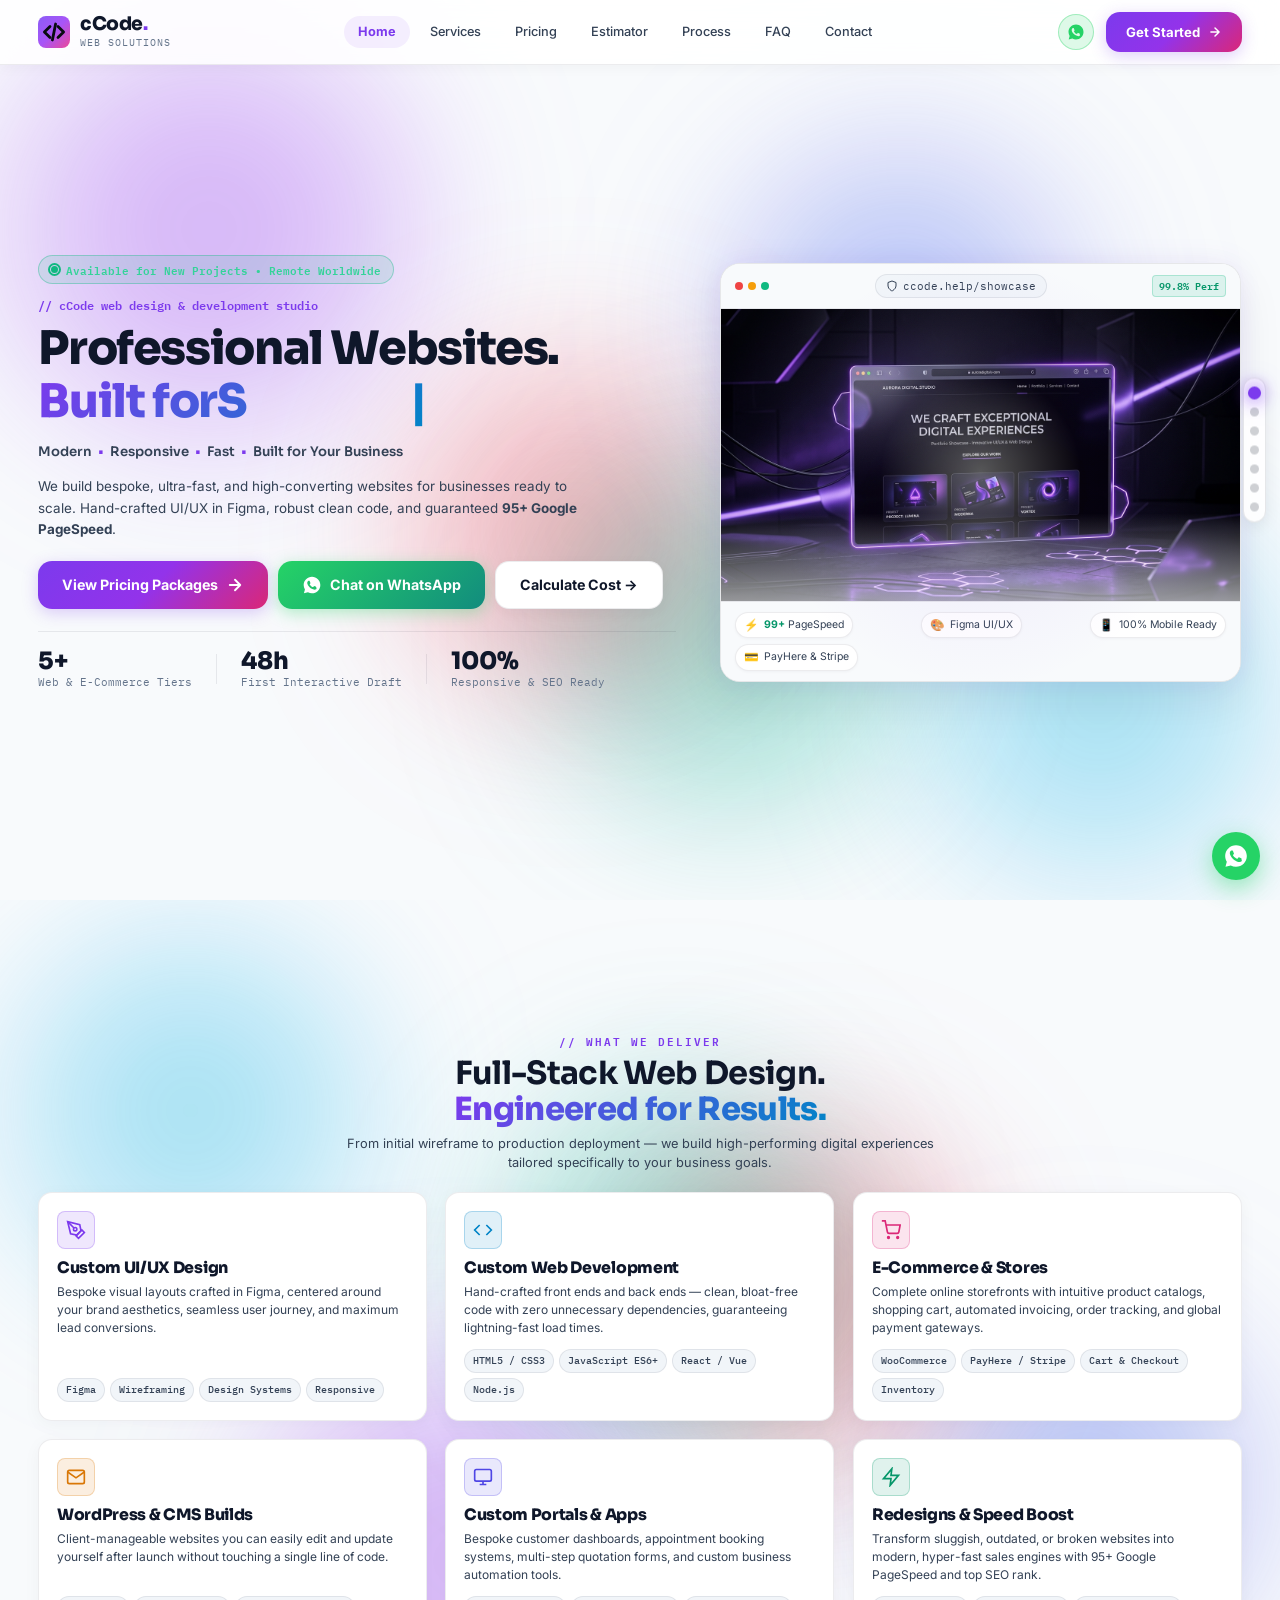
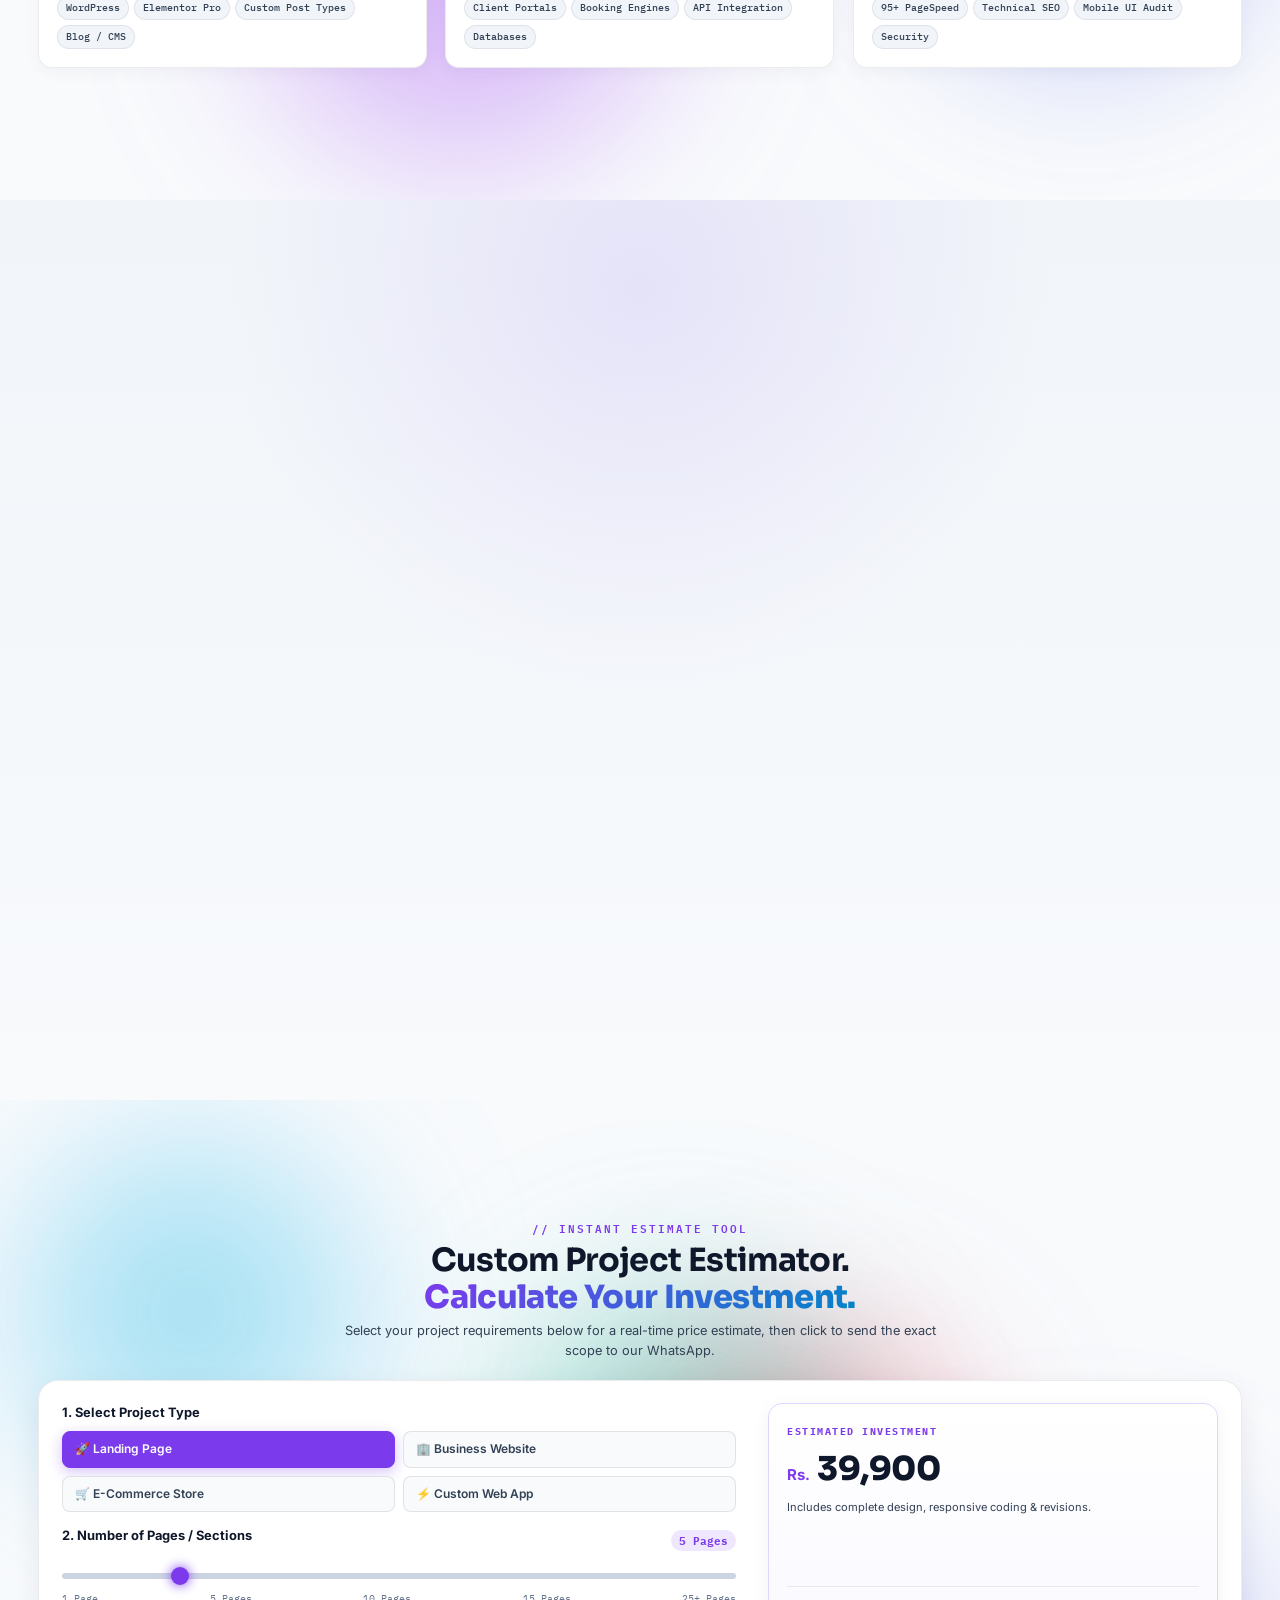
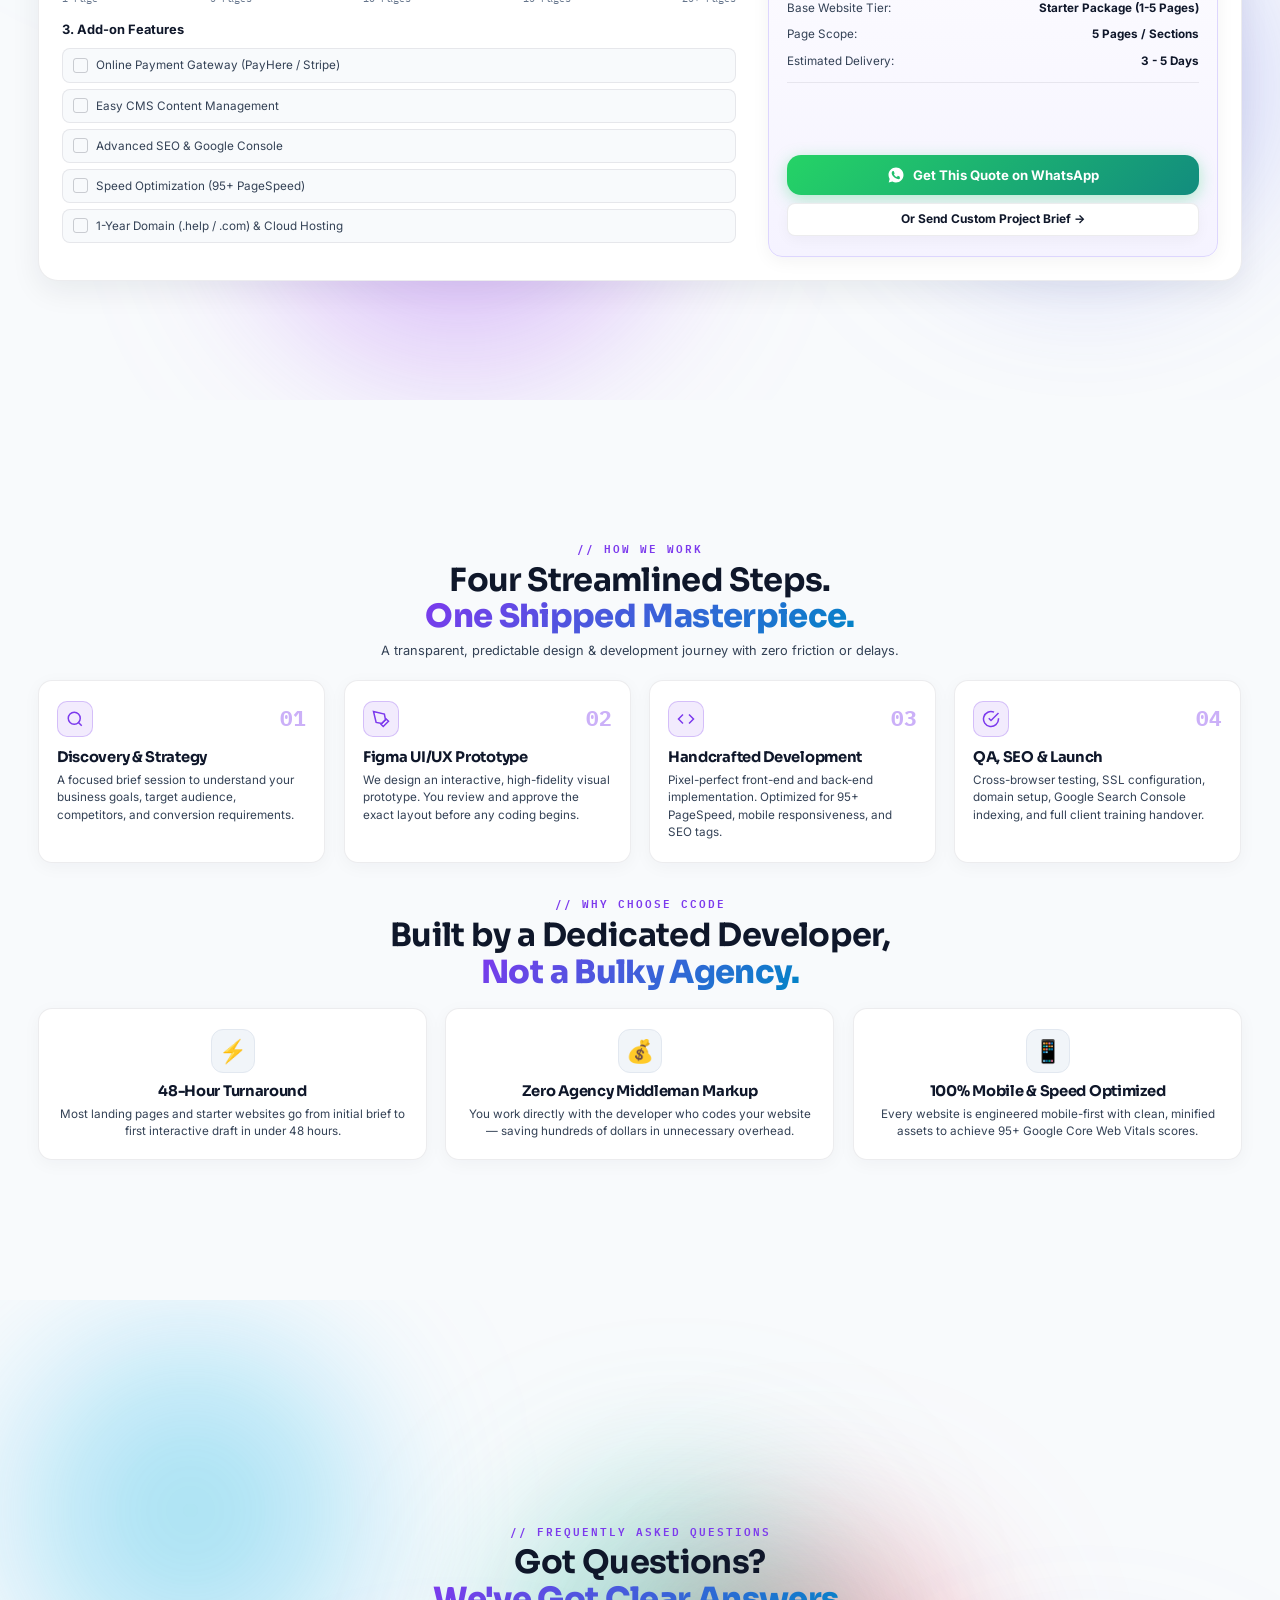
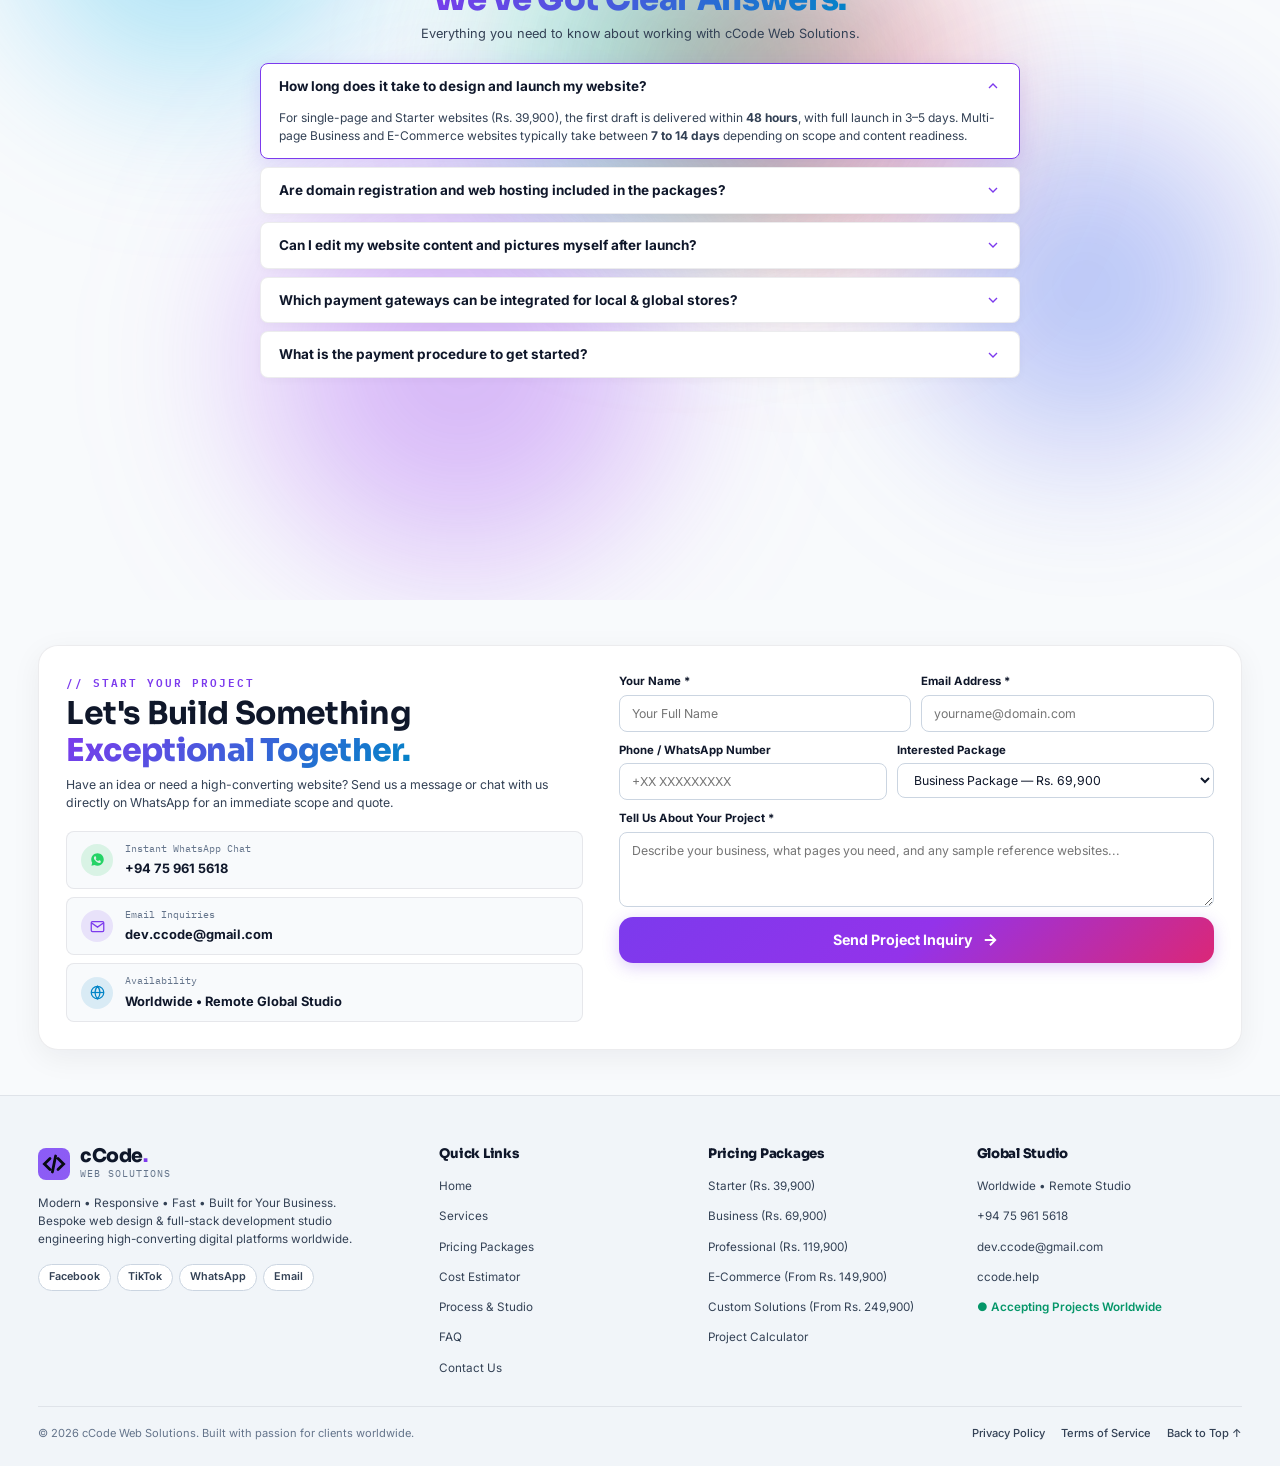
==== commit 2901fb06: "Add files via upload" ====
--- a/index.html
+++ b/index.html
@@ -31,15 +31,14 @@
   <meta name="twitter:image" content="https://ccode.help/assets/images/og-image.jpg">
   <meta name="twitter:image:alt" content="cCode Web Solutions — Custom Web Design &amp; Development">
 
-  <!-- ===== Favicons (Google Search & Multi-Device Spec) ===== -->
-  <link rel="icon" type="image/svg+xml" href="assets/images/favicon.svg">
-  <link rel="icon" type="image/png" sizes="32x32" href="assets/images/favicon-32.png">
-  <link rel="icon" type="image/png" sizes="16x16" href="assets/images/favicon-16.png">
-  <link rel="icon" type="image/png" sizes="192x192" href="assets/images/favicon-192.png">
-  <link rel="icon" type="image/png" sizes="512x512" href="assets/images/favicon-512.png">
-  <link rel="shortcut icon" href="assets/images/favicon.ico">
-  <link rel="apple-touch-icon" sizes="180x180" href="assets/images/apple-touch-icon.png">
-  <link rel="manifest" href="assets/site.webmanifest">
+  <!-- ===== Favicons (Google Search & Multi-Device Spec with Cache-Busting) ===== -->
+  <link rel="icon" type="image/png" sizes="32x32" href="assets/images/favicon-32.png?v=2">
+  <link rel="icon" type="image/png" sizes="16x16" href="assets/images/favicon-16.png?v=2">
+  <link rel="icon" type="image/svg+xml" href="assets/images/favicon.svg?v=2">
+  <link rel="icon" type="image/x-icon" href="favicon.ico?v=2">
+  <link rel="shortcut icon" type="image/x-icon" href="favicon.ico?v=2">
+  <link rel="apple-touch-icon" sizes="180x180" href="assets/images/apple-touch-icon.png?v=2">
+  <link rel="manifest" href="assets/site.webmanifest?v=2">
   <meta name="theme-color" content="#ffffff">
 
   <!-- ===== Fonts Preconnect ===== -->
@@ -191,6 +190,55 @@
             }
           }
         ]
+      },
+      {
+        "@type": "ItemList",
+        "@id": "https://ccode.help/#sitelinks",
+        "name": "cCode Web Solutions Navigation Sitelinks",
+        "itemListElement": [
+          {
+            "@type": "SiteNavigationElement",
+            "position": 1,
+            "name": "Web Design Services",
+            "description": "Full-stack web design, UI/UX in Figma, and custom development.",
+            "url": "https://ccode.help/#services"
+          },
+          {
+            "@type": "SiteNavigationElement",
+            "position": 2,
+            "name": "Pricing Packages",
+            "description": "Transparent web design pricing starting from Rs. 39,900.",
+            "url": "https://ccode.help/#pricing"
+          },
+          {
+            "@type": "SiteNavigationElement",
+            "position": 3,
+            "name": "Cost Estimator Calculator",
+            "description": "Calculate your custom website investment in real-time.",
+            "url": "https://ccode.help/#calculator"
+          },
+          {
+            "@type": "SiteNavigationElement",
+            "position": 4,
+            "name": "Our 4-Step Process",
+            "description": "From discovery to wireframe, build, and production launch.",
+            "url": "https://ccode.help/#process"
+          },
+          {
+            "@type": "SiteNavigationElement",
+            "position": 5,
+            "name": "Frequently Asked Questions",
+            "description": "Clear answers on timelines, hosting, CMS, and payment gateways.",
+            "url": "https://ccode.help/#faq"
+          },
+          {
+            "@type": "SiteNavigationElement",
+            "position": 6,
+            "name": "Contact Studio",
+            "description": "Direct WhatsApp, email, and project inquiry form.",
+            "url": "https://ccode.help/#contact"
+          }
+        ]
       }
     ]
   }
--- a/assets/css/style.css
+++ b/assets/css/style.css
@@ -0,0 +1,2667 @@
+/* ==========================================================================
+   cCode Web Solutions - Master Stylesheet
+   Modern, Ultra-Fast, Responsive Web Design & Development Agency
+   Theme: Glassmorphism, 3D Elevation, Neon Accents, Dark/Light Mode
+   Calibrated: Controlled One-Section Snap System with Tuned Sensitivity
+   ========================================================================== */
+
+/* --- 1. Design Tokens & Root Variables --- */
+:root {
+  /* Clean Luxury Light Theme (Default) */
+  --bg-primary: #f8fafc;
+  --bg-secondary: #f1f5f9;
+  --bg-card: #ffffff;
+  --bg-card-hover: #ffffff;
+  --bg-card-elevated: #ffffff;
+
+  --text-primary: #0f172a;
+  --text-secondary: #334155;
+  --text-muted: #64748b;
+  --text-dim: #94a3b8;
+
+  /* Brand Accents & Gradients */
+  --accent-purple: #7c3aed;
+  --accent-purple-glow: rgba(124, 58, 237, 0.25);
+  --accent-cyan: #0284c7;
+  --accent-cyan-glow: rgba(2, 132, 199, 0.22);
+  --accent-pink: #db2777;
+  --accent-green: #059669;
+  --accent-green-glow: rgba(5, 150, 105, 0.2);
+  --accent-amber: #d97706;
+
+  --grad-primary: linear-gradient(135deg, #7c3aed 0%, #0284c7 100%);
+  --grad-purple: linear-gradient(135deg, #7c3aed 0%, #9333ea 50%, #db2777 100%);
+  --grad-card: linear-gradient(180deg, #ffffff 0%, #f8fafc 100%);
+
+  /* Borders & Shadows */
+  --border-subtle: rgba(15, 23, 42, 0.08);
+  --border-focus: rgba(124, 58, 237, 0.7);
+  --border-glow: rgba(124, 58, 237, 0.2);
+
+  --shadow-sm: 0 4px 14px rgba(15, 23, 42, 0.04);
+  --shadow-md: 0 10px 30px rgba(15, 23, 42, 0.07);
+  --shadow-lg: 0 20px 50px rgba(15, 23, 42, 0.1);
+  --shadow-purple: 0 10px 35px rgba(124, 58, 237, 0.16);
+
+  /* Typography */
+  --font-heading: 'Plus Jakarta Sans', 'Sora', sans-serif;
+  --font-body: 'Inter', sans-serif;
+  --font-mono: 'IBM Plex Mono', monospace;
+
+  /* Layout & Spacing */
+  --max-w: 1240px;
+  --header-height: 65px;
+  --radius-sm: 8px;
+  --radius-md: 14px;
+  --radius-lg: 20px;
+  --radius-pill: 9999px;
+  --transition: all 0.35s ease;
+  --transition-card: transform 0.45s cubic-bezier(0.22, 1, 0.36, 1),
+                     box-shadow 0.45s cubic-bezier(0.22, 1, 0.36, 1),
+                     border-color 0.4s ease;
+  --transition-fast: all 0.25s ease;
+  --transition-slow: all 0.65s cubic-bezier(0.22, 1, 0.36, 1);
+}
+
+/* Light Theme Overrides (High Contrast) */
+[data-theme="light"] {
+  --bg-primary: #f8fafc;
+  --bg-secondary: #f1f5f9;
+  --bg-card: #ffffff;
+  --bg-card-hover: #ffffff;
+  --bg-card-elevated: #ffffff;
+
+  --text-primary: #0f172a;
+  --text-secondary: #334155;
+  --text-muted: #64748b;
+  --text-dim: #94a3b8;
+
+  --border-subtle: rgba(15, 23, 42, 0.08);
+  --border-focus: rgba(124, 58, 237, 0.7);
+  --border-glow: rgba(124, 58, 237, 0.2);
+
+  --shadow-sm: 0 4px 14px rgba(15, 23, 42, 0.04);
+  --shadow-md: 0 10px 30px rgba(15, 23, 42, 0.07);
+  --shadow-lg: 0 20px 50px rgba(15, 23, 42, 0.1);
+  --shadow-purple: 0 10px 35px rgba(124, 58, 237, 0.16);
+}
+
+.service-card,
+.pricing-card:not(.card-featured):not(.card-dark-luxury),
+.step-card,
+.why-card {
+  background: #ffffff;
+  border-color: rgba(15, 23, 42, 0.08);
+}
+
+/* --- 2. CSS Reset & Typography Base --- */
+*, *::before, *::after {
+  box-sizing: border-box;
+  margin: 0;
+  padding: 0;
+}
+
+html {
+  scroll-behavior: smooth;
+  font-size: 15px;
+  -webkit-font-smoothing: antialiased;
+  -moz-osx-font-smoothing: grayscale;
+  overflow-x: hidden;
+  overflow-y: auto;
+  width: 100%;
+}
+
+body {
+  background-color: var(--bg-primary);
+  color: var(--text-primary);
+  font-family: var(--font-body);
+  line-height: 1.55;
+  width: 100%;
+  position: relative;
+  transition: background-color 0.35s ease, color 0.35s ease;
+}
+
+body.no-scroll {
+  overflow: hidden;
+}
+
+/* --- Ambient Mouse Pure Purple Glow Follower --- */
+.cursor-glow {
+  position: fixed;
+  top: 0;
+  left: 0;
+  width: 220px;
+  height: 220px;
+  border-radius: 50%;
+  pointer-events: none;
+  z-index: 1;
+  background: radial-gradient(
+    circle,
+    rgba(124, 58, 237, 0.16) 0%,
+    rgba(124, 58, 237, 0.06) 45%,
+    transparent 72%
+  );
+  transform: translate3d(-50%, -50%, 0);
+  opacity: 0;
+  mix-blend-mode: multiply;
+  transition: width 0.25s ease, height 0.25s ease, opacity 0.25s ease, transform 0.25s ease;
+  will-change: transform, opacity;
+}
+
+.cursor-glow.is-active {
+  opacity: 1;
+}
+
+/* When hovering over buttons/inputs, hide glow cleanly so button text remains crisp and perfect */
+.cursor-glow.is-btn-hovered {
+  opacity: 0 !important;
+  transform: translate3d(-50%, -50%, 0) scale(0.35) !important;
+}
+
+@media (max-width: 992px) {
+  .cursor-glow {
+    display: none;
+  }
+}
+
+/* Section Viewport System */
+section, .section, .hero-section {
+  box-sizing: border-box;
+}
+
+.section {
+  padding: clamp(40px, 5.5vh, 75px) 0;
+  display: flex;
+  flex-direction: column;
+  justify-content: center;
+  position: relative;
+  min-height: auto;
+}
+
+.hero-section {
+  padding: clamp(75px, 8.5vh, 95px) 0 clamp(20px, 3.5vh, 40px);
+  display: flex;
+  align-items: center;
+  position: relative;
+  min-height: auto;
+}
+
+@media (min-width: 992px) and (min-height: 720px) {
+  section, .section, .hero-section {
+    min-height: 100vh;
+  }
+}
+
+h1, h2, h3, h4, h5 {
+  font-family: var(--font-heading);
+  color: var(--text-primary);
+  font-weight: 700;
+  line-height: 1.15;
+  letter-spacing: -0.02em;
+}
+
+a {
+  text-decoration: none;
+  color: inherit;
+  transition: var(--transition);
+}
+
+button, input, select, textarea {
+  font: inherit;
+  color: inherit;
+}
+
+.container {
+  width: min(var(--max-w), 94%);
+  margin-inline: auto;
+  position: relative;
+  z-index: 1;
+}
+
+.text-center {
+  text-align: center;
+}
+
+/* --- 3. Reusable UI Utilities & Typography --- */
+.gradient-text, .hero-gradient-text {
+  background: var(--grad-primary);
+  -webkit-background-clip: text;
+  -webkit-text-fill-color: transparent;
+  display: inline-block;
+  font-weight: 800;
+}
+
+.section-header {
+  margin-bottom: clamp(14px, 2.2vh, 26px);
+}
+
+.section-eyebrow {
+  font-family: var(--font-mono);
+  font-size: 0.75rem;
+  color: var(--accent-purple);
+  text-transform: uppercase;
+  letter-spacing: 2px;
+  margin-bottom: 5px;
+  font-weight: 600;
+}
+
+.section-title {
+  font-size: clamp(1.55rem, 2.5vw, 2.25rem);
+  margin-bottom: 6px;
+  color: var(--text-primary);
+}
+
+.section-subtitle {
+  font-size: clamp(0.82rem, 1vw, 0.92rem);
+  color: var(--text-secondary);
+  max-width: 620px;
+  margin-inline: auto;
+  line-height: 1.5;
+}
+
+.glass-panel {
+  background: var(--bg-card);
+  backdrop-filter: blur(22px);
+  -webkit-backdrop-filter: blur(22px);
+  border: 1px solid var(--border-subtle);
+  border-radius: var(--radius-lg);
+  box-shadow: var(--shadow-md);
+}
+
+/* Buttons */
+.btn {
+  display: inline-flex;
+  align-items: center;
+  justify-content: center;
+  gap: 8px;
+  font-weight: 700;
+  font-size: 0.88rem;
+  padding: 10px 20px;
+  border-radius: var(--radius-md);
+  border: none;
+  cursor: pointer;
+  transition: transform 0.3s cubic-bezier(0.22, 1, 0.36, 1), box-shadow 0.3s ease, background 0.3s ease, border-color 0.3s ease, color 0.3s ease;
+  white-space: nowrap;
+}
+
+.btn-sm {
+  padding: 6px 14px;
+  font-size: 0.8rem;
+  border-radius: var(--radius-sm);
+}
+
+.btn-lg {
+  padding: 12px 24px;
+  font-size: 0.95rem;
+  border-radius: var(--radius-md);
+}
+
+.btn-block {
+  width: 100%;
+}
+
+.btn-primary {
+  background: var(--grad-purple);
+  color: #ffffff;
+  box-shadow: 0 4px 16px var(--accent-purple-glow);
+}
+
+.btn-wa-glow {
+  background: linear-gradient(135deg, #25d366 0%, #128c7e 100%);
+  color: #ffffff;
+  box-shadow: 0 4px 16px rgba(37, 211, 102, 0.35);
+}
+
+.btn-ghost {
+  background: #ffffff;
+  color: var(--text-primary);
+  border: 1px solid var(--border-subtle);
+  box-shadow: var(--shadow-sm);
+}
+
+.btn-ghost:hover {
+  background: #f1f5f9;
+  border-color: var(--accent-purple);
+  color: var(--accent-purple);
+}
+
+/* --- 4. Site Header & Navbar --- */
+.site-header {
+  position: fixed;
+  top: 0;
+  left: 0;
+  right: 0;
+  height: var(--header-height);
+  z-index: 100;
+  backdrop-filter: blur(18px);
+  -webkit-backdrop-filter: blur(18px);
+  background: rgba(255, 255, 255, 0.88);
+  border-bottom: 1px solid var(--border-subtle);
+  box-shadow: 0 2px 14px rgba(15, 23, 42, 0.04);
+  transition: var(--transition);
+}
+
+[data-theme="light"] .site-header {
+  background: rgba(255, 255, 255, 0.88);
+}
+
+.nav-container {
+  width: min(var(--max-w), 94%);
+  height: 100%;
+  margin-inline: auto;
+  display: flex;
+  align-items: center;
+  justify-content: space-between;
+  gap: 20px;
+}
+
+.brand {
+  display: flex;
+  align-items: center;
+  gap: 10px;
+  flex-shrink: 0;
+}
+
+.brand-icon svg {
+  width: 32px;
+  height: 32px;
+  display: block;
+}
+
+.brand-text {
+  display: flex;
+  flex-direction: column;
+}
+
+.brand-name {
+  font-family: var(--font-heading);
+  font-weight: 800;
+  font-size: 1.25rem;
+  letter-spacing: -0.5px;
+  line-height: 1.1;
+  color: var(--text-primary);
+}
+
+.brand-dot {
+  color: var(--accent-purple);
+}
+
+.brand-tagline {
+  font-size: 0.65rem;
+  font-family: var(--font-mono);
+  color: var(--text-muted);
+  letter-spacing: 1px;
+  text-transform: uppercase;
+}
+
+.main-nav {
+  display: flex;
+  align-items: center;
+  gap: 6px;
+}
+
+.nav-link {
+  padding: 6px 14px;
+  border-radius: var(--radius-pill);
+  font-size: 0.85rem;
+  font-weight: 500;
+  color: var(--text-secondary);
+  transition: var(--transition);
+}
+
+.nav-link:hover, .nav-link.active {
+  color: var(--accent-purple);
+  background: rgba(124, 58, 237, 0.08);
+}
+
+.nav-link.active {
+  color: var(--accent-purple);
+  font-weight: 700;
+}
+
+[data-theme="light"] .nav-link:hover,
+[data-theme="light"] .nav-link.active {
+  background: rgba(124, 58, 237, 0.08);
+}
+
+.header-actions {
+  display: flex;
+  align-items: center;
+  gap: 12px;
+}
+
+.btn-icon-wa {
+  width: 36px;
+  height: 36px;
+  border-radius: 50%;
+  background: rgba(37, 211, 102, 0.15);
+  border: 1px solid rgba(37, 211, 102, 0.35);
+  display: grid;
+  place-items: center;
+  color: #25d366;
+  transition: var(--transition);
+}
+
+.btn-icon-wa svg {
+  width: 18px;
+  height: 18px;
+}
+
+.mobile-menu-btn {
+  display: none;
+  flex-direction: column;
+  justify-content: center;
+  gap: 5px;
+  width: 36px;
+  height: 36px;
+  background: none;
+  border: none;
+  cursor: pointer;
+  padding: 4px;
+}
+
+.mobile-menu-btn .bar {
+  width: 22px;
+  height: 2px;
+  background: var(--text-primary);
+  border-radius: 2px;
+  transition: var(--transition);
+}
+
+.mobile-nav-cta {
+  display: none;
+}
+
+@media (max-width: 900px) {
+  .nav-cta-desktop { display: none; }
+  .mobile-menu-btn { display: flex; }
+  
+  .mobile-menu-btn.active .bar:nth-child(1) {
+    transform: translateY(7px) rotate(45deg);
+  }
+  .mobile-menu-btn.active .bar:nth-child(2) {
+    opacity: 0;
+  }
+  .mobile-menu-btn.active .bar:nth-child(3) {
+    transform: translateY(-7px) rotate(-45deg);
+  }
+
+  .main-nav {
+    position: fixed;
+    top: var(--header-height);
+    left: 0;
+    right: 0;
+    bottom: 0;
+    background: #ffffff;
+    flex-direction: column;
+    align-items: flex-start;
+    padding: 24px 20px;
+    gap: 8px;
+    transform: translateX(100%);
+    transition: transform 0.35s cubic-bezier(0.16, 1, 0.3, 1);
+    overflow-y: auto;
+    border-top: 1px solid var(--border-subtle);
+    box-shadow: 0 10px 40px rgba(15, 23, 42, 0.12);
+  }
+  .main-nav.open {
+    transform: translateX(0);
+  }
+  .nav-link {
+    font-size: 1.05rem;
+    font-weight: 700;
+    width: 100%;
+    padding: 12px 14px;
+    border-radius: var(--radius-sm);
+  }
+  .mobile-nav-cta {
+    display: block;
+    width: 100%;
+    margin-top: 16px;
+  }
+}
+
+/* --- 5. Ambient Section & Hero Glow Mesh with Dynamic Floating Color Orbs --- */
+.section-glow-mesh,
+.hero-glow-mesh {
+  position: absolute;
+  inset: 0;
+  overflow: hidden;
+  pointer-events: none;
+  z-index: 0;
+  will-change: transform;
+}
+
+.glow-orb {
+  position: absolute;
+  border-radius: 50%;
+  filter: blur(65px);
+  opacity: 0.42;
+  will-change: transform, opacity;
+  pointer-events: none;
+  transform: translate3d(0, 0, 0);
+  mix-blend-mode: multiply;
+}
+
+[data-theme="light"] .glow-orb {
+  opacity: 0.42;
+  filter: blur(65px);
+  mix-blend-mode: multiply;
+}
+
+/* 1. Purple Orb (Top-Left Origin) */
+.glow-orb-purple {
+  width: clamp(380px, 42vw, 540px);
+  height: clamp(380px, 42vw, 540px);
+  background: radial-gradient(circle, rgba(147, 51, 234, 0.95) 0%, rgba(168, 85, 247, 0.65) 45%, rgba(139, 92, 246, 0) 70%);
+  top: -40px;
+  left: -60px;
+  animation: floatOrbPurple 6.5s cubic-bezier(0.42, 0, 0.58, 1) infinite alternate;
+}
+
+/* 2. Cyan / Sky Blue Orb (Bottom-Right Origin) */
+.glow-orb-cyan {
+  width: clamp(340px, 36vw, 480px);
+  height: clamp(340px, 36vw, 480px);
+  background: radial-gradient(circle, rgba(6, 182, 212, 0.95) 0%, rgba(56, 189, 248, 0.65) 45%, rgba(6, 182, 212, 0) 70%);
+  bottom: -30px;
+  right: -50px;
+  animation: floatOrbCyan 7.5s cubic-bezier(0.42, 0, 0.58, 1) infinite alternate;
+  animation-delay: -2s;
+}
+
+/* 3. Radiant Coral / Pink / Red Orb (Center-Left Origin) */
+.glow-orb-pink {
+  width: clamp(320px, 34vw, 450px);
+  height: clamp(320px, 34vw, 450px);
+  background: radial-gradient(circle, rgba(239, 68, 68, 0.95) 0%, rgba(244, 63, 94, 0.65) 45%, rgba(236, 72, 153, 0) 70%);
+  top: 35%;
+  left: 28%;
+  animation: floatOrbPink 5.5s cubic-bezier(0.42, 0, 0.58, 1) infinite alternate;
+  animation-delay: -2.5s;
+}
+
+/* 4. Deep Indigo / Royal Blue Orb (Top-Right Origin) */
+.glow-orb-blue {
+  width: clamp(320px, 35vw, 460px);
+  height: clamp(320px, 35vw, 460px);
+  background: radial-gradient(circle, rgba(37, 99, 235, 0.92) 0%, rgba(99, 102, 241, 0.6) 45%, rgba(37, 99, 235, 0) 70%);
+  top: 10%;
+  right: 12%;
+  animation: floatOrbBlue 7s cubic-bezier(0.42, 0, 0.58, 1) infinite alternate;
+  animation-delay: -3.5s;
+}
+
+/* 5. Electric Emerald / Mint Teal Orb (Center-Right Origin) */
+.glow-orb-emerald {
+  width: clamp(330px, 36vw, 470px);
+  height: clamp(330px, 36vw, 470px);
+  background: radial-gradient(circle, rgba(16, 185, 129, 0.92) 0%, rgba(20, 184, 166, 0.65) 45%, rgba(16, 185, 129, 0) 70%);
+  top: 45%;
+  right: 25%;
+  animation: floatOrbEmerald 6.8s cubic-bezier(0.42, 0, 0.58, 1) infinite alternate;
+  animation-delay: -1.8s;
+}
+
+/* Alternate Section Variant Offset Configurations */
+.mesh-variant-b .glow-orb-purple { top: auto; bottom: -30px; left: 15%; animation-delay: -3s; }
+.mesh-variant-b .glow-orb-cyan { top: -20px; bottom: auto; left: -40px; animation-delay: -4.5s; }
+.mesh-variant-b .glow-orb-pink { top: 20%; left: auto; right: 20%; animation-delay: -1.5s; }
+.mesh-variant-b .glow-orb-blue { top: auto; bottom: 10%; right: -30px; animation-delay: -4s; }
+.mesh-variant-b .glow-orb-emerald { top: 15%; right: auto; left: 35%; animation-delay: -3.2s; }
+
+
+
+/* Multi-Directional Random Fluid Floating Keyframes */
+@keyframes floatOrbPurple {
+  0% {
+    transform: translate3d(0, 0, 0) scale(1) rotate(0deg);
+  }
+  20% {
+    transform: translate3d(min(32vw, 360px), min(14vh, 120px), 0) scale(1.16) rotate(40deg);
+  }
+  40% {
+    transform: translate3d(min(52vw, 620px), min(-8vh, -50px), 0) scale(0.92) rotate(90deg);
+  }
+  60% {
+    transform: translate3d(min(38vw, 460px), min(28vh, 230px), 0) scale(1.12) rotate(160deg);
+  }
+  80% {
+    transform: translate3d(min(10vw, 120px), min(20vh, 160px), 0) scale(1.04) rotate(260deg);
+  }
+  100% {
+    transform: translate3d(min(45vw, 520px), min(10vh, 90px), 0) scale(1.18) rotate(360deg);
+  }
+}
+
+@keyframes floatOrbCyan {
+  0% {
+    transform: translate3d(0, 0, 0) scale(1) rotate(0deg);
+  }
+  25% {
+    transform: translate3d(min(-36vw, -420px), min(-18vh, -140px), 0) scale(1.14) rotate(-60deg);
+  }
+  50% {
+    transform: translate3d(min(-58vw, -680px), min(-6vh, -50px), 0) scale(0.88) rotate(-140deg);
+  }
+  75% {
+    transform: translate3d(min(-26vw, -300px), min(-34vh, -260px), 0) scale(1.2) rotate(-220deg);
+  }
+  100% {
+    transform: translate3d(min(-48vw, -540px), min(-14vh, -110px), 0) scale(1.05) rotate(-360deg);
+  }
+}
+
+@keyframes floatOrbPink {
+  0% {
+    transform: translate3d(0, 0, 0) scale(1) rotate(0deg);
+  }
+  20% {
+    transform: translate3d(min(-26vw, -300px), min(20vh, 160px), 0) scale(1.12) rotate(55deg);
+  }
+  45% {
+    transform: translate3d(min(-12vw, -140px), min(-22vh, -170px), 0) scale(0.9) rotate(140deg);
+  }
+  70% {
+    transform: translate3d(min(36vw, 400px), min(-12vh, -90px), 0) scale(1.22) rotate(230deg);
+  }
+  85% {
+    transform: translate3d(min(22vw, 240px), min(16vh, 130px), 0) scale(1.05) rotate(300deg);
+  }
+  100% {
+    transform: translate3d(min(-18vw, -200px), min(8vh, 60px), 0) scale(1.14) rotate(360deg);
+  }
+}
+
+@keyframes floatOrbBlue {
+  0% {
+    transform: translate3d(0, 0, 0) scale(1) rotate(0deg);
+  }
+  30% {
+    transform: translate3d(min(-30vw, -340px), min(24vh, 190px), 0) scale(1.15) rotate(-85deg);
+  }
+  55% {
+    transform: translate3d(min(-50vw, -560px), min(6vh, 50px), 0) scale(0.86) rotate(-170deg);
+  }
+  80% {
+    transform: translate3d(min(-16vw, -180px), min(-14vh, -100px), 0) scale(1.1) rotate(-260deg);
+  }
+  100% {
+    transform: translate3d(min(-40vw, -440px), min(16vh, 130px), 0) scale(1.08) rotate(-360deg);
+  }
+}
+
+@keyframes floatOrbEmerald {
+  0% {
+    transform: translate3d(0, 0, 0) scale(1) rotate(0deg);
+  }
+  25% {
+    transform: translate3d(min(28vw, 320px), min(-20vh, -150px), 0) scale(1.15) rotate(70deg);
+  }
+  50% {
+    transform: translate3d(min(-24vw, -280px), min(18vh, 140px), 0) scale(0.9) rotate(150deg);
+  }
+  75% {
+    transform: translate3d(min(18vw, 200px), min(26vh, 210px), 0) scale(1.2) rotate(240deg);
+  }
+  100% {
+    transform: translate3d(min(-32vw, -360px), min(-12vh, -90px), 0) scale(1.08) rotate(360deg);
+  }
+}
+
+.hero-container {
+  display: grid;
+  grid-template-columns: 1.1fr 0.9fr;
+  gap: clamp(20px, 3.5vw, 45px);
+  align-items: center;
+  position: relative;
+  z-index: 1;
+}
+
+@media (max-width: 992px) {
+  .hero-container {
+    grid-template-columns: 1fr;
+    gap: 30px;
+  }
+}
+
+.live-status-badge {
+  display: inline-flex;
+  align-items: center;
+  gap: 8px;
+  padding: 5px 12px;
+  background: rgba(16, 185, 129, 0.12);
+  border: 1px solid rgba(16, 185, 129, 0.35);
+  border-radius: var(--radius-pill);
+  font-family: var(--font-mono);
+  font-size: 0.74rem;
+  color: #34d399;
+  font-weight: 600;
+  margin-bottom: 12px;
+}
+
+.pulse-indicator {
+  position: relative;
+  width: 7px;
+  height: 7px;
+  background: #10b981;
+  border-radius: 50%;
+}
+
+.pulse-ring {
+  position: absolute;
+  inset: -3px;
+  border-radius: 50%;
+  border: 2px solid #10b981;
+  animation: pulsePing 2s cubic-bezier(0, 0, 0.2, 1) infinite;
+}
+
+@keyframes pulsePing {
+  0% { transform: scale(0.6); opacity: 1; }
+  100% { transform: scale(2.2); opacity: 0; }
+}
+
+.hero-eyebrow {
+  font-family: var(--font-mono);
+  font-size: 0.78rem;
+  color: var(--accent-purple);
+  margin-bottom: 8px;
+  font-weight: 600;
+}
+
+.hero-title {
+  font-size: clamp(1.9rem, 3.6vw, 3.1rem);
+  font-weight: 800;
+  line-height: 1.15;
+  margin-bottom: 14px;
+  letter-spacing: -0.03em;
+  color: var(--text-primary);
+  display: flex;
+  flex-direction: column;
+  align-items: flex-start;
+  min-height: 2.3em;
+}
+
+.hero-title-line {
+  display: block;
+}
+
+.hero-title-typewriter-line {
+  display: inline-flex;
+  align-items: baseline;
+}
+
+.typewriter-word {
+  color: var(--accent-purple);
+  display: inline-block;
+  min-width: 5.5ch;
+  text-align: left;
+}
+
+.typewriter-cursor {
+  color: var(--accent-pink);
+  animation: cursorBlink 0.9s infinite;
+  display: inline-block;
+  margin-left: 1px;
+}
+
+@keyframes cursorBlink {
+  0%, 100% { opacity: 1; }
+  50% { opacity: 0; }
+}
+
+.hero-tagline-pills {
+  display: flex;
+  flex-wrap: wrap;
+  align-items: center;
+  gap: 6px;
+  font-family: var(--font-heading);
+  font-weight: 600;
+  font-size: 0.88rem;
+  color: var(--text-secondary);
+  margin-bottom: 14px;
+}
+
+.hero-tagline-pills .sep {
+  color: var(--accent-purple);
+}
+
+.hero-desc {
+  font-size: clamp(0.85rem, 1.05vw, 0.98rem);
+  color: var(--text-secondary);
+  line-height: 1.6;
+  margin-bottom: 20px;
+  max-width: 540px;
+}
+
+.hero-actions {
+  display: flex;
+  flex-wrap: wrap;
+  gap: 10px;
+  margin-bottom: 22px;
+}
+
+.hero-metrics {
+  display: flex;
+  align-items: center;
+  gap: clamp(14px, 2.5vw, 24px);
+  padding-top: 16px;
+  border-top: 1px solid var(--border-subtle);
+}
+
+.metric-item {
+  display: flex;
+  flex-direction: column;
+}
+
+.metric-item strong {
+  font-family: var(--font-heading);
+  font-size: clamp(1.3rem, 2vw, 1.6rem);
+  font-weight: 800;
+  color: var(--text-primary);
+  line-height: 1.1;
+}
+
+.metric-item span {
+  font-size: 0.7rem;
+  color: var(--text-muted);
+  font-family: var(--font-mono);
+}
+
+.metric-divider {
+  width: 1px;
+  height: 30px;
+  background: var(--border-subtle);
+}
+
+/* Hero 3D Showcase Card */
+.hero-visual-wrapper {
+  position: relative;
+  width: 100%;
+  perspective: 1200px;
+}
+
+.hero-image-card {
+  position: relative;
+  background: #ffffff;
+  backdrop-filter: blur(25px);
+  border: 1px solid rgba(15, 23, 42, 0.1);
+  border-radius: var(--radius-lg);
+  box-shadow: 0 20px 45px rgba(15, 23, 42, 0.08), 0 0 30px rgba(124, 58, 237, 0.08);
+  overflow: hidden;
+  transition: transform 0.45s cubic-bezier(0.22, 1, 0.36, 1), border-color 0.4s ease, box-shadow 0.4s ease;
+  transform-style: preserve-3d;
+  will-change: transform;
+  z-index: 2;
+}
+
+.hero-image-card::before {
+  content: '';
+  position: absolute;
+  inset: 0;
+  background: radial-gradient(
+    circle at var(--sheen-x, 50%) var(--sheen-y, 50%),
+    rgba(255, 255, 255, 0.4) 0%,
+    rgba(124, 58, 237, 0.06) 30%,
+    transparent 65%
+  );
+  pointer-events: none;
+  z-index: 3;
+  transition: opacity 0.3s ease;
+  opacity: 0.85;
+}
+
+.hero-card-topbar {
+  display: flex;
+  align-items: center;
+  justify-content: space-between;
+  padding: 10px 14px;
+  background: #f8fafc;
+  border-bottom: 1px solid var(--border-subtle);
+}
+
+.topbar-dots {
+  display: flex;
+  gap: 5px;
+}
+
+.topbar-dots .dot {
+  width: 8px;
+  height: 8px;
+  border-radius: 50%;
+}
+
+.dot-red { background: #ef4444; }
+.dot-yellow { background: #f59e0b; }
+.dot-green { background: #10b981; }
+
+.topbar-title {
+  display: flex;
+  align-items: center;
+  gap: 5px;
+  font-family: var(--font-mono);
+  font-size: 0.7rem;
+  color: var(--text-secondary);
+  background: #f1f5f9;
+  padding: 3px 10px;
+  border-radius: var(--radius-pill);
+  border: 1px solid var(--border-subtle);
+}
+
+.topbar-badge {
+  font-family: var(--font-mono);
+  font-size: 0.68rem;
+  color: #059669;
+  background: rgba(16, 185, 129, 0.12);
+  border: 1px solid rgba(16, 185, 129, 0.25);
+  padding: 2px 6px;
+  border-radius: 4px;
+  font-weight: 600;
+}
+
+.hero-image-wrap {
+  position: relative;
+  width: 100%;
+  aspect-ratio: 16 / 9;
+  background: #f1f5f9;
+  overflow: hidden;
+}
+
+.hero-mockup-img {
+  width: 100%;
+  height: 100%;
+  object-fit: cover;
+  display: block;
+  transition: transform 0.6s cubic-bezier(0.16, 1, 0.3, 1);
+}
+
+.hero-image-overlay-glow {
+  position: absolute;
+  inset: 0;
+  background: linear-gradient(180deg, transparent 70%, rgba(248, 250, 252, 0.6) 100%);
+  pointer-events: none;
+}
+
+.hero-card-footer {
+  display: flex;
+  flex-wrap: wrap;
+  align-items: center;
+  justify-content: space-between;
+  gap: 6px;
+  padding: 10px 14px;
+  background: #f8fafc;
+  border-top: 1px solid var(--border-subtle);
+}
+
+.footer-chip {
+  display: flex;
+  align-items: center;
+  gap: 5px;
+  font-size: 0.7rem;
+  color: var(--text-secondary);
+  background: #ffffff;
+  padding: 3px 8px;
+  border-radius: var(--radius-pill);
+  border: 1px solid var(--border-subtle);
+  box-shadow: 0 1px 3px rgba(15, 23, 42, 0.04);
+}
+
+.footer-chip .chip-icon {
+  font-size: 0.78rem;
+}
+
+.footer-chip b {
+  color: #059669;
+}
+
+/* Side Section Dot Navigation */
+.section-dot-nav {
+  position: fixed;
+  right: 14px;
+  top: 50%;
+  transform: translateY(-50%);
+  display: flex;
+  flex-direction: column;
+  gap: 10px;
+  z-index: 95;
+  background: rgba(255, 255, 255, 0.9);
+  backdrop-filter: blur(14px);
+  padding: 10px 6px;
+  border-radius: var(--radius-pill);
+  border: 1px solid rgba(15, 23, 42, 0.1);
+  box-shadow: 0 4px 16px rgba(15, 23, 42, 0.08);
+}
+
+[data-theme="light"] .section-dot-nav {
+  background: rgba(255, 255, 255, 0.9);
+}
+
+.dot-item {
+  width: 9px;
+  height: 9px;
+  border-radius: 50%;
+  background: rgba(15, 23, 42, 0.2);
+  position: relative;
+  transition: var(--transition);
+  display: block;
+}
+
+[data-theme="light"] .dot-item {
+  background: rgba(15, 23, 42, 0.2);
+}
+
+.dot-item:hover, .dot-item.active {
+  background: var(--accent-purple);
+  box-shadow: 0 0 12px var(--accent-purple), 0 0 20px rgba(124, 58, 237, 0.4);
+  transform: scale(1.45);
+}
+
+.dot-item .dot-tip {
+  position: absolute;
+  right: 20px;
+  top: 50%;
+  transform: translateY(-50%);
+  background: #0f172a;
+  border: 1px solid rgba(255, 255, 255, 0.15);
+  padding: 2px 7px;
+  border-radius: var(--radius-sm);
+  font-size: 0.68rem;
+  color: #fff;
+  white-space: nowrap;
+  opacity: 0;
+  pointer-events: none;
+  transition: var(--transition);
+}
+
+.dot-item:hover .dot-tip {
+  opacity: 1;
+  transform: translateY(-50%) translateX(-4px);
+}
+
+@media (max-width: 992px) {
+  .section-dot-nav {
+    display: none;
+  }
+}
+
+/* --- 6. Services Section --- */
+.services-grid {
+  display: grid;
+  grid-template-columns: repeat(3, 1fr);
+  gap: clamp(10px, 1.5vw, 18px);
+}
+
+@media (max-width: 900px) {
+  .services-grid {
+    grid-template-columns: repeat(2, 1fr);
+  }
+}
+
+@media (max-width: 580px) {
+  .services-grid {
+    grid-template-columns: 1fr;
+  }
+}
+
+/* Card Outer AOS Wrapper - 100% isolates AOS scroll animation from Card Hover */
+.aos-card-wrap {
+  display: flex;
+  flex-direction: column;
+  height: 100%;
+  width: 100%;
+}
+
+.aos-card-wrap > .service-card,
+.aos-card-wrap > .pricing-card,
+.aos-card-wrap > .step-card,
+.aos-card-wrap > .why-card {
+  height: 100%;
+  width: 100%;
+  flex-grow: 1;
+}
+
+.service-card {
+  background: #ffffff;
+  border: 1px solid rgba(15, 23, 42, 0.08);
+  border-radius: var(--radius-md);
+  padding: clamp(16px, 2vh, 22px) clamp(14px, 1.4vw, 18px);
+  display: flex;
+  flex-direction: column;
+  position: relative;
+  overflow: hidden;
+  box-shadow: 0 4px 18px rgba(15, 23, 42, 0.04);
+  transition: transform 0.35s cubic-bezier(0.22, 1, 0.36, 1),
+              box-shadow 0.35s cubic-bezier(0.22, 1, 0.36, 1),
+              border-color 0.3s ease;
+  will-change: transform, box-shadow;
+}
+
+.service-card:hover {
+  transform: translateY(-8px);
+  border-color: rgba(124, 58, 237, 0.5);
+  box-shadow: 0 16px 36px rgba(15, 23, 42, 0.1), 0 0 24px rgba(124, 58, 237, 0.18);
+  z-index: 5;
+}
+
+.service-card:hover .service-icon-wrap {
+  transform: scale(1.12);
+  box-shadow: 0 0 18px rgba(124, 58, 237, 0.3);
+}
+
+.service-icon-wrap {
+  width: 38px;
+  height: 38px;
+  border-radius: var(--radius-sm);
+  display: grid;
+  place-items: center;
+  margin-bottom: 10px;
+  transition: transform 0.45s cubic-bezier(0.22, 1, 0.36, 1), box-shadow 0.45s ease;
+}
+
+.service-icon-wrap svg {
+  width: 20px;
+  height: 20px;
+}
+
+.icon-purple { background: rgba(124, 58, 237, 0.12); color: #7c3aed; border: 1px solid rgba(124, 58, 237, 0.25); }
+.icon-cyan { background: rgba(2, 132, 199, 0.12); color: #0284c7; border: 1px solid rgba(2, 132, 199, 0.25); }
+.icon-pink { background: rgba(219, 39, 119, 0.12); color: #db2777; border: 1px solid rgba(219, 39, 119, 0.25); }
+.icon-amber { background: rgba(217, 119, 6, 0.12); color: #d97706; border: 1px solid rgba(217, 119, 6, 0.25); }
+.icon-indigo { background: rgba(79, 70, 229, 0.12); color: #4f46e5; border: 1px solid rgba(79, 70, 229, 0.25); }
+.icon-emerald { background: rgba(5, 150, 105, 0.12); color: #059669; border: 1px solid rgba(5, 150, 105, 0.25); }
+
+.service-card-title {
+  font-size: 1.05rem;
+  font-weight: 800;
+  margin-bottom: 6px;
+  color: var(--text-primary);
+  transition: color 0.35s ease;
+}
+
+.service-card-desc {
+  color: var(--text-secondary);
+  font-size: 0.8rem;
+  line-height: 1.5;
+  margin-bottom: 12px;
+  flex-grow: 1;
+}
+
+.service-pills {
+  display: flex;
+  flex-wrap: wrap;
+  gap: 5px;
+}
+
+.service-pills span {
+  font-family: var(--font-mono);
+  font-size: 0.68rem;
+  padding: 3px 8px;
+  background: #f1f5f9;
+  border: 1px solid rgba(15, 23, 42, 0.08);
+  border-radius: var(--radius-pill);
+  color: #334155;
+  font-weight: 500;
+  transition: all 0.35s ease;
+}
+
+[data-theme="light"] .service-pills span {
+  background: #f1f5f9;
+  color: #334155;
+}
+
+/* --- 7. Pricing Section (Exact Graphic Layout) --- */
+.pricing-section {
+  background: radial-gradient(circle at 50% 10%, rgba(139, 92, 246, 0.12), transparent 40%),
+              linear-gradient(180deg, var(--bg-secondary) 0%, var(--bg-primary) 100%);
+}
+
+.pricing-brand-badge {
+  display: inline-flex;
+  align-items: center;
+  gap: 6px;
+  font-family: var(--font-heading);
+  font-weight: 700;
+  font-size: 0.95rem;
+  margin-bottom: 8px;
+  color: var(--text-primary);
+}
+
+.pricing-subpills {
+  display: flex;
+  flex-wrap: wrap;
+  justify-content: center;
+  align-items: center;
+  gap: 8px;
+  font-weight: 600;
+  font-size: 0.88rem;
+  color: var(--text-secondary);
+  margin-top: 4px;
+}
+
+.pricing-subpills .dot {
+  color: var(--accent-purple);
+}
+
+/* 5 Cards Grid */
+.pricing-cards-grid {
+  display: grid;
+  grid-template-columns: repeat(5, 1fr);
+  gap: clamp(8px, 1.2vw, 14px);
+  align-items: stretch;
+  margin-bottom: 16px;
+  padding-top: 14px;
+}
+
+@media (max-width: 1200px) {
+  .pricing-cards-grid {
+    grid-template-columns: repeat(3, 1fr);
+  }
+}
+
+@media (max-width: 768px) {
+  .pricing-cards-grid {
+    grid-template-columns: repeat(2, 1fr);
+  }
+}
+
+@media (max-width: 520px) {
+  .pricing-cards-grid {
+    grid-template-columns: 1fr;
+  }
+}
+
+.pricing-card {
+  background: #ffffff;
+  backdrop-filter: blur(16px);
+  border: 1px solid rgba(15, 23, 42, 0.08);
+  border-radius: var(--radius-md);
+  padding: 16px 12px 14px;
+  display: flex;
+  flex-direction: column;
+  position: relative;
+  overflow: visible;
+  box-shadow: 0 4px 18px rgba(15, 23, 42, 0.04);
+  transition: transform 0.35s cubic-bezier(0.22, 1, 0.36, 1),
+              box-shadow 0.35s cubic-bezier(0.22, 1, 0.36, 1),
+              border-color 0.3s ease;
+  will-change: transform, box-shadow;
+}
+
+.pricing-card:hover {
+  transform: translateY(-8px);
+  border-color: rgba(124, 58, 237, 0.5);
+  box-shadow: 0 16px 36px rgba(15, 23, 42, 0.1), 0 0 24px rgba(124, 58, 237, 0.18);
+  z-index: 5;
+}
+
+.pricing-card:hover .card-icon-bubble {
+  transform: scale(1.12);
+  box-shadow: 0 0 18px rgba(124, 58, 237, 0.3);
+}
+
+/* Card Elements */
+.card-icon-bubble {
+  width: 36px;
+  height: 36px;
+  border-radius: 50%;
+  background: rgba(124, 58, 237, 0.1);
+  border: 1px solid rgba(124, 58, 237, 0.25);
+  display: grid;
+  place-items: center;
+  color: var(--accent-purple);
+  margin-inline: auto;
+  margin-bottom: 8px;
+  transition: transform 0.45s cubic-bezier(0.22, 1, 0.36, 1), box-shadow 0.45s ease, background 0.45s ease;
+}
+
+.card-icon-bubble svg {
+  width: 18px;
+  height: 18px;
+}
+
+.plan-title {
+  text-align: center;
+  font-size: 0.95rem;
+  font-weight: 800;
+  letter-spacing: 0.5px;
+  margin-bottom: 2px;
+  color: var(--text-primary);
+}
+
+.plan-audience {
+  text-align: center;
+  font-size: 0.7rem;
+  color: var(--text-secondary);
+  line-height: 1.3;
+  min-height: 26px;
+  margin-bottom: 8px;
+  font-weight: 500;
+}
+
+.price-block {
+  text-align: center;
+  margin-bottom: 10px;
+  padding-bottom: 8px;
+  border-bottom: 1px solid var(--border-subtle);
+}
+
+.price-block .prefix {
+  font-size: 0.68rem;
+  color: var(--text-muted);
+  display: block;
+}
+
+.price-block .currency {
+  font-family: var(--font-heading);
+  font-weight: 700;
+  font-size: 0.85rem;
+  color: var(--accent-purple);
+  margin-right: 2px;
+}
+
+.price-block .amount {
+  font-family: var(--font-heading);
+  font-weight: 800;
+  font-size: 1.35rem;
+  color: var(--text-primary);
+  letter-spacing: -0.5px;
+  transition: text-shadow 0.3s ease;
+}
+
+/* Features List */
+.features-list {
+  list-style: none;
+  display: flex;
+  flex-direction: column;
+  gap: 5px;
+  margin-bottom: 12px;
+  flex-grow: 1;
+}
+
+.features-list li {
+  font-size: 0.72rem;
+  color: var(--text-secondary);
+  display: flex;
+  align-items: flex-start;
+  gap: 5px;
+  line-height: 1.35;
+  font-weight: 500;
+}
+
+.features-list .check-icon {
+  color: var(--accent-purple);
+  font-weight: bold;
+  flex-shrink: 0;
+}
+
+.card-cta-wrap {
+  margin-top: auto;
+}
+
+.btn-plan {
+  width: 100%;
+  padding: 10px 14px;
+  font-size: 0.82rem;
+  font-weight: 700;
+  border-radius: var(--radius-pill);
+  background: rgba(124, 58, 237, 0.1);
+  color: #7c3aed;
+  border: 1px solid rgba(124, 58, 237, 0.3);
+  display: flex;
+  align-items: center;
+  justify-content: center;
+  gap: 6px;
+  transition: all 0.3s ease;
+}
+
+.btn-plan:hover {
+  background: var(--grad-purple);
+  color: #ffffff;
+  border-color: transparent;
+  box-shadow: 0 4px 14px var(--accent-purple-glow);
+}
+
+/* Featured Professional Card */
+.pricing-card.card-featured {
+  background: linear-gradient(180deg, #faf5ff 0%, #f3e8ff 100%);
+  border: 2px solid #7c3aed;
+  box-shadow: 0 10px 25px rgba(124, 58, 237, 0.14);
+  z-index: 2;
+}
+
+.pricing-card.card-featured:hover {
+  transform: translateY(-8px);
+  border-color: #9333ea;
+  box-shadow: 0 18px 42px rgba(15, 23, 42, 0.12), 0 0 35px rgba(124, 58, 237, 0.3);
+  z-index: 6;
+}
+
+.popular-ribbon {
+  position: absolute;
+  top: -12px;
+  left: 50%;
+  transform: translateX(-50%);
+  background: var(--grad-purple);
+  color: #ffffff;
+  font-size: 0.65rem;
+  font-weight: 800;
+  letter-spacing: 0.8px;
+  padding: 3px 12px;
+  border-radius: var(--radius-pill);
+  display: flex;
+  align-items: center;
+  gap: 5px;
+  box-shadow: 0 4px 14px rgba(124, 58, 237, 0.45);
+  white-space: nowrap;
+  z-index: 10;
+}
+
+.pricing-card.card-featured .btn-plan {
+  background: var(--grad-purple);
+  color: #ffffff;
+  border-color: transparent;
+  box-shadow: 0 4px 14px var(--accent-purple-glow);
+}
+
+/* E-Commerce Luxury High-Impact Accent Card */
+.pricing-card.card-dark-luxury {
+  background: linear-gradient(180deg, #1e1b4b 0%, #0f172a 100%);
+  border: 1px solid rgba(99, 102, 241, 0.4);
+  box-shadow: 0 10px 30px rgba(15, 23, 42, 0.18);
+}
+
+.pricing-card.card-dark-luxury:hover {
+  transform: translateY(-8px);
+  border-color: rgba(129, 140, 248, 0.6);
+  box-shadow: 0 18px 42px rgba(15, 23, 42, 0.25), 0 0 30px rgba(124, 58, 237, 0.22);
+  z-index: 5;
+}
+
+.pricing-card.card-dark-luxury .plan-title {
+  color: #ffffff;
+}
+
+.pricing-card.card-dark-luxury .amount {
+  color: #ffffff;
+}
+
+.pricing-card.card-dark-luxury .features-list li {
+  color: #e2e8f0;
+}
+
+.pricing-card.card-dark-luxury .card-icon-bubble {
+  background: rgba(255, 255, 255, 0.12);
+  border-color: rgba(255, 255, 255, 0.25);
+  color: #ffffff;
+}
+
+.pricing-card.card-dark-luxury .btn-plan {
+  background: #ffffff;
+  color: #0f172a;
+  border-color: #ffffff;
+}
+
+.pricing-card.card-dark-luxury .btn-plan:hover {
+  background: var(--grad-purple);
+  color: #ffffff;
+  border-color: transparent;
+}
+
+/* Pricing Note & Domain Add-on Banner */
+.pricing-info-banner {
+  background: var(--bg-card);
+  border: 1px solid var(--border-subtle);
+  border-radius: var(--radius-md);
+  padding: 12px 18px;
+  display: grid;
+  grid-template-columns: 1fr auto 1fr;
+  gap: 16px;
+  align-items: center;
+  margin-bottom: 12px;
+  box-shadow: var(--shadow-sm);
+}
+
+@media (max-width: 768px) {
+  .pricing-info-banner {
+    grid-template-columns: 1fr;
+    gap: 12px;
+  }
+  .info-divider {
+    display: none;
+  }
+}
+
+.info-item {
+  display: flex;
+  gap: 10px;
+  align-items: flex-start;
+}
+
+.info-icon {
+  width: 28px;
+  height: 28px;
+  border-radius: 50%;
+  background: rgba(124, 58, 237, 0.12);
+  color: var(--accent-purple);
+  display: grid;
+  place-items: center;
+  flex-shrink: 0;
+}
+
+.info-icon svg {
+  width: 14px;
+  height: 14px;
+}
+
+.info-text strong {
+  display: block;
+  font-size: 0.76rem;
+  letter-spacing: 0.5px;
+  margin-bottom: 2px;
+  color: var(--text-primary);
+  font-weight: 700;
+}
+
+.info-text p {
+  font-size: 0.72rem;
+  color: var(--text-secondary);
+  line-height: 1.4;
+}
+
+.info-divider {
+  width: 1px;
+  height: 36px;
+  background: var(--border-subtle);
+}
+
+/* Bottom Highlight Badges */
+.pricing-bottom-badges {
+  display: flex;
+  flex-wrap: wrap;
+  justify-content: center;
+  gap: 8px;
+}
+
+.badge-pill {
+  display: inline-flex;
+  align-items: center;
+  gap: 6px;
+  padding: 4px 12px;
+  background: #ffffff;
+  border: 1px solid rgba(15, 23, 42, 0.1);
+  border-radius: var(--radius-pill);
+  font-size: 0.74rem;
+  color: #334155;
+  font-weight: 600;
+  box-shadow: 0 2px 8px rgba(15, 23, 42, 0.03);
+}
+
+.badge-pill svg {
+  width: 13px;
+  height: 13px;
+  color: var(--accent-purple);
+}
+
+/* --- 8. Cost Estimator Calculator --- */
+.calculator-box {
+  padding: clamp(16px, 2.5vh, 26px);
+}
+
+.calc-grid {
+  display: grid;
+  grid-template-columns: 1.2fr 0.8fr;
+  gap: clamp(16px, 2.5vw, 32px);
+}
+
+@media (max-width: 860px) {
+  .calc-grid {
+    grid-template-columns: 1fr;
+  }
+}
+
+.calc-group {
+  margin-bottom: 14px;
+}
+
+.calc-label {
+  display: block;
+  font-weight: 700;
+  font-size: 0.86rem;
+  margin-bottom: 8px;
+  color: var(--text-primary);
+}
+
+.calc-label-flex {
+  display: flex;
+  justify-content: space-between;
+  align-items: center;
+  margin-bottom: 8px;
+}
+
+.calc-val-badge {
+  font-family: var(--font-mono);
+  font-size: 0.76rem;
+  color: var(--accent-purple);
+  background: rgba(124, 58, 237, 0.12);
+  padding: 2px 8px;
+  border-radius: var(--radius-pill);
+  font-weight: 700;
+}
+
+.calc-options-grid {
+  display: grid;
+  grid-template-columns: repeat(2, 1fr);
+  gap: 8px;
+}
+
+@media (max-width: 500px) {
+  .calc-options-grid {
+    grid-template-columns: 1fr;
+  }
+}
+
+.calc-pill {
+  display: flex;
+  align-items: center;
+  padding: 8px 12px;
+  background: #f8fafc;
+  border: 1px solid rgba(15, 23, 42, 0.1);
+  border-radius: var(--radius-sm);
+  cursor: pointer;
+  font-size: 0.8rem;
+  font-weight: 600;
+  color: #334155;
+  transition: transform 0.35s cubic-bezier(0.22, 1, 0.36, 1),
+              background 0.35s ease,
+              border-color 0.35s ease,
+              color 0.35s ease;
+}
+
+.calc-pill input {
+  display: none;
+}
+
+.calc-pill.active {
+  background: var(--accent-purple);
+  border-color: var(--accent-purple);
+  color: #ffffff;
+  box-shadow: 0 4px 14px rgba(124, 58, 237, 0.3);
+}
+
+.calc-pill:hover:not(.active) {
+  background: #e2e8f0;
+  border-color: #cbd5e1;
+  color: #0f172a;
+  transform: translateY(-2px);
+}
+
+.custom-range {
+  width: 100%;
+  height: 6px;
+  border-radius: 3px;
+  background: #cbd5e1;
+  outline: none;
+  -webkit-appearance: none;
+}
+
+.custom-range::-webkit-slider-thumb {
+  -webkit-appearance: none;
+  width: 18px;
+  height: 18px;
+  border-radius: 50%;
+  background: var(--accent-purple);
+  cursor: pointer;
+  box-shadow: 0 0 12px var(--accent-purple);
+  transition: var(--transition);
+}
+
+.range-marks {
+  display: flex;
+  justify-content: space-between;
+  font-size: 0.68rem;
+  color: var(--text-muted);
+  margin-top: 5px;
+  font-family: var(--font-mono);
+}
+
+.calc-checkboxes-grid {
+  display: flex;
+  flex-direction: column;
+  gap: 6px;
+}
+
+.calc-check {
+  display: flex;
+  align-items: center;
+  gap: 8px;
+  padding: 7px 10px;
+  background: #f8fafc;
+  border: 1px solid rgba(15, 23, 42, 0.08);
+  border-radius: var(--radius-sm);
+  cursor: pointer;
+  font-size: 0.78rem;
+  color: #334155;
+  transition: transform 0.35s cubic-bezier(0.22, 1, 0.36, 1),
+              border-color 0.35s ease,
+              background 0.35s ease;
+}
+
+.calc-check:hover {
+  transform: translateY(-2px);
+  border-color: rgba(124, 58, 237, 0.4);
+}
+
+.calc-check input {
+  display: none;
+}
+
+.calc-check .check-box {
+  width: 15px;
+  height: 15px;
+  border: 1px solid rgba(15, 23, 42, 0.2);
+  border-radius: 3px;
+  display: grid;
+  place-items: center;
+  transition: var(--transition);
+  flex-shrink: 0;
+}
+
+.calc-check input:checked + .check-box {
+  background: var(--accent-purple);
+  border-color: var(--accent-purple);
+}
+
+.calc-check input:checked + .check-box::after {
+  content: '✓';
+  color: #fff;
+  font-size: 0.65rem;
+  font-weight: bold;
+}
+
+.calc-check input:checked ~ .check-text {
+  color: var(--text-primary);
+  font-weight: 600;
+}
+
+/* Calculator Summary Card */
+.calc-summary-card {
+  background: linear-gradient(180deg, #ffffff 0%, #f5f3ff 100%);
+  border: 1px solid #ddd6fe;
+  border-radius: var(--radius-md);
+  padding: 20px 18px;
+  display: flex;
+  flex-direction: column;
+  justify-content: space-between;
+  box-shadow: 0 4px 18px rgba(15, 23, 42, 0.05);
+  transition: transform 0.35s cubic-bezier(0.22, 1, 0.36, 1),
+              box-shadow 0.35s cubic-bezier(0.22, 1, 0.36, 1),
+              border-color 0.3s ease;
+  will-change: transform, box-shadow;
+}
+
+.calc-summary-card:hover {
+  transform: translateY(-8px);
+  border-color: rgba(124, 58, 237, 0.5);
+  box-shadow: 0 16px 36px rgba(15, 23, 42, 0.1), 0 0 24px rgba(124, 58, 237, 0.18);
+}
+
+.summary-tag {
+  font-family: var(--font-mono);
+  font-size: 0.68rem;
+  color: var(--accent-purple);
+  letter-spacing: 1.5px;
+  display: block;
+  margin-bottom: 4px;
+  font-weight: 700;
+}
+
+.summary-price {
+  margin-bottom: 4px;
+}
+
+.summary-price .currency {
+  font-size: 1rem;
+  font-weight: 700;
+  color: var(--accent-purple);
+  margin-right: 3px;
+}
+
+.summary-price .total-amount {
+  font-family: var(--font-heading);
+  font-size: 2.2rem;
+  font-weight: 800;
+  color: var(--text-primary);
+  letter-spacing: -0.5px;
+}
+
+.summary-note {
+  font-size: 0.74rem;
+  color: var(--text-secondary);
+  margin-bottom: 14px;
+}
+
+.summary-breakdown {
+  display: flex;
+  flex-direction: column;
+  gap: 8px;
+  padding: 12px 0;
+  border-top: 1px solid var(--border-subtle);
+  border-bottom: 1px solid var(--border-subtle);
+  margin-bottom: 16px;
+}
+
+.breakdown-row {
+  display: flex;
+  justify-content: space-between;
+  font-size: 0.78rem;
+  color: var(--text-secondary);
+}
+
+.breakdown-row strong {
+  color: var(--text-primary);
+  font-weight: 700;
+}
+
+.summary-actions {
+  display: flex;
+  flex-direction: column;
+  gap: 8px;
+}
+
+/* --- 9. Process & Workflow Section --- */
+.process-steps-grid {
+  display: grid;
+  grid-template-columns: repeat(4, 1fr);
+  gap: clamp(10px, 1.4vw, 18px);
+  margin-bottom: clamp(24px, 3.5vh, 36px);
+}
+
+@media (max-width: 900px) {
+  .process-steps-grid {
+    grid-template-columns: repeat(2, 1fr);
+  }
+}
+
+@media (max-width: 500px) {
+  .process-steps-grid {
+    grid-template-columns: 1fr;
+  }
+}
+
+.step-card {
+  background: #ffffff;
+  border: 1px solid rgba(15, 23, 42, 0.08);
+  border-radius: var(--radius-md);
+  padding: clamp(16px, 2.2vh, 22px) clamp(14px, 1.4vw, 18px);
+  position: relative;
+  overflow: hidden;
+  display: flex;
+  flex-direction: column;
+  box-shadow: 0 4px 18px rgba(15, 23, 42, 0.04);
+  transition: transform 0.35s cubic-bezier(0.22, 1, 0.36, 1),
+              box-shadow 0.35s cubic-bezier(0.22, 1, 0.36, 1),
+              border-color 0.3s ease;
+  will-change: transform, box-shadow;
+}
+
+.step-card:hover {
+  transform: translateY(-8px);
+  border-color: rgba(124, 58, 237, 0.5);
+  box-shadow: 0 16px 36px rgba(15, 23, 42, 0.1), 0 0 24px rgba(124, 58, 237, 0.18);
+  z-index: 5;
+}
+
+.step-card:hover .step-icon {
+  transform: scale(1.12);
+  box-shadow: 0 0 18px rgba(124, 58, 237, 0.3);
+}
+
+.step-card-header {
+  display: flex;
+  justify-content: space-between;
+  align-items: center;
+  margin-bottom: 12px;
+}
+
+.step-num {
+  font-family: var(--font-mono);
+  font-size: 1.4rem;
+  font-weight: 800;
+  color: rgba(124, 58, 237, 0.4);
+  line-height: 1;
+}
+
+.step-icon {
+  width: 36px;
+  height: 36px;
+  border-radius: 10px;
+  background: rgba(124, 58, 237, 0.1);
+  color: var(--accent-purple);
+  display: grid;
+  place-items: center;
+  border: 1px solid rgba(124, 58, 237, 0.25);
+  transition: transform 0.45s cubic-bezier(0.22, 1, 0.36, 1), box-shadow 0.45s ease;
+}
+
+.step-icon svg {
+  width: 18px;
+  height: 18px;
+}
+
+.step-title {
+  font-size: 0.98rem;
+  font-weight: 700;
+  margin-bottom: 6px;
+  color: var(--text-primary);
+}
+
+.step-desc {
+  font-size: 0.78rem;
+  color: var(--text-secondary);
+  line-height: 1.5;
+}
+
+/* Why Choose Us Block */
+.why-us-wrap {
+  margin-top: 4px;
+}
+
+.why-us-wrap .section-header {
+  margin-bottom: clamp(14px, 2vh, 20px) !important;
+}
+
+.why-cards-grid {
+  display: grid;
+  grid-template-columns: repeat(3, 1fr);
+  gap: clamp(10px, 1.5vw, 18px);
+}
+
+@media (max-width: 768px) {
+  .why-cards-grid {
+    grid-template-columns: 1fr;
+  }
+}
+
+.why-card {
+  background: #ffffff;
+  border: 1px solid rgba(15, 23, 42, 0.08);
+  border-radius: var(--radius-md);
+  padding: clamp(16px, 2.2vh, 22px) clamp(16px, 1.6vw, 20px);
+  text-align: center;
+  position: relative;
+  overflow: hidden;
+  display: flex;
+  flex-direction: column;
+  align-items: center;
+  box-shadow: 0 4px 18px rgba(15, 23, 42, 0.04);
+  transition: transform 0.35s cubic-bezier(0.22, 1, 0.36, 1),
+              box-shadow 0.35s cubic-bezier(0.22, 1, 0.36, 1),
+              border-color 0.3s ease;
+  will-change: transform, box-shadow;
+}
+
+.why-card:hover {
+  transform: translateY(-8px);
+  border-color: rgba(124, 58, 237, 0.5);
+  box-shadow: 0 16px 36px rgba(15, 23, 42, 0.1), 0 0 24px rgba(124, 58, 237, 0.18);
+  z-index: 5;
+}
+
+.why-card:hover .why-icon-wrap {
+  transform: scale(1.12);
+  box-shadow: 0 0 18px rgba(124, 58, 237, 0.3);
+}
+
+.why-icon-wrap {
+  width: 44px;
+  height: 44px;
+  border-radius: 12px;
+  background: #f1f5f9;
+  border: 1px solid #e2e8f0;
+  display: grid;
+  place-items: center;
+  margin-bottom: 10px;
+  transition: transform 0.45s cubic-bezier(0.22, 1, 0.36, 1), box-shadow 0.45s ease, background 0.45s ease, border-color 0.45s ease;
+}
+
+.why-icon {
+  font-size: 1.5rem;
+  line-height: 1;
+}
+
+.why-card h3 {
+  font-size: 0.98rem;
+  font-weight: 700;
+  margin-bottom: 6px;
+  color: var(--text-primary);
+  transition: color 0.35s ease;
+}
+
+.why-card p {
+  font-size: 0.78rem;
+  color: var(--text-secondary);
+  line-height: 1.45;
+}
+
+/* --- 10. FAQ Section --- */
+.faq-accordion-wrap {
+  max-width: 760px;
+  margin-inline: auto;
+  display: flex;
+  flex-direction: column;
+  gap: 8px;
+}
+
+.faq-item {
+  background: #ffffff;
+  border: 1px solid rgba(15, 23, 42, 0.08);
+  border-radius: var(--radius-sm);
+  overflow: hidden;
+  box-shadow: 0 2px 10px rgba(15, 23, 42, 0.03);
+}
+
+.faq-item.active {
+  border-color: var(--accent-purple);
+  box-shadow: 0 6px 20px rgba(124, 58, 237, 0.15);
+}
+
+.faq-question {
+  width: 100%;
+  padding: 12px 18px;
+  display: flex;
+  align-items: center;
+  justify-content: space-between;
+  gap: 12px;
+  background: none;
+  border: none;
+  text-align: left;
+  font-size: 0.9rem;
+  font-weight: 700;
+  color: var(--text-primary);
+  cursor: pointer;
+}
+
+.faq-icon {
+  width: 16px;
+  height: 16px;
+  flex-shrink: 0;
+  transition: transform 0.4s ease, color 0.3s ease;
+  color: var(--accent-purple);
+}
+
+.faq-item.active .faq-icon {
+  transform: rotate(180deg);
+}
+
+.faq-answer {
+  max-height: 0;
+  overflow: hidden;
+  transition: max-height 0.4s ease;
+}
+
+.faq-item.active .faq-answer {
+  max-height: 160px;
+}
+
+.faq-answer p {
+  padding: 0 18px 12px;
+  color: var(--text-secondary);
+  font-size: 0.8rem;
+  line-height: 1.55;
+}
+
+/* --- 11. Contact Section --- */
+.contact-section {
+  min-height: auto;
+  display: flex;
+  flex-direction: column;
+  justify-content: center;
+  padding: clamp(36px, 5vh, 65px) 0;
+}
+
+.contact-card-box {
+  background: #ffffff;
+  padding: clamp(18px, 3vh, 32px);
+  margin-bottom: 0;
+  border: 1px solid rgba(15, 23, 42, 0.08);
+  box-shadow: 0 8px 30px rgba(15, 23, 42, 0.06);
+}
+
+.contact-card-box .glass-panel,
+.contact-card-box {
+  display: grid;
+  grid-template-columns: 1fr 1.15fr;
+  gap: clamp(18px, 3vw, 36px);
+}
+
+@media (max-width: 860px) {
+  .contact-card-box {
+    grid-template-columns: 1fr;
+    padding: 20px 16px;
+  }
+}
+
+.contact-heading {
+  font-size: clamp(1.45rem, 2.5vw, 2.1rem);
+  margin-bottom: 8px;
+  color: var(--text-primary);
+}
+
+.contact-subtext {
+  font-size: 0.82rem;
+  color: var(--text-secondary);
+  line-height: 1.5;
+  margin-bottom: 18px;
+}
+
+.direct-contact-items {
+  display: flex;
+  flex-direction: column;
+  gap: 8px;
+}
+
+.contact-method {
+  display: flex;
+  align-items: center;
+  gap: 12px;
+  padding: 9px 14px;
+  background: #f8fafc;
+  border: 1px solid rgba(15, 23, 42, 0.08);
+  border-radius: var(--radius-sm);
+  color: #334155;
+}
+
+.method-icon {
+  width: 32px;
+  height: 32px;
+  border-radius: 50%;
+  display: grid;
+  place-items: center;
+  flex-shrink: 0;
+  transition: transform 0.4s ease, box-shadow 0.4s ease;
+}
+
+.method-icon svg {
+  width: 15px;
+  height: 15px;
+}
+
+.icon-wa { background: rgba(37, 211, 102, 0.15); color: #25d366; }
+.icon-mail { background: rgba(124, 58, 237, 0.12); color: #7c3aed; }
+.icon-loc { background: rgba(2, 132, 199, 0.12); color: #0284c7; }
+
+.contact-method small {
+  display: block;
+  font-size: 0.65rem;
+  color: var(--text-muted);
+  font-family: var(--font-mono);
+}
+
+.contact-method strong {
+  font-size: 0.86rem;
+  color: var(--text-primary);
+}
+
+/* Contact Form */
+.project-inquiry-form {
+  display: flex;
+  flex-direction: column;
+  gap: 10px;
+}
+
+.form-row {
+  display: grid;
+  grid-template-columns: 1fr 1fr;
+  gap: 10px;
+}
+
+@media (max-width: 600px) {
+  .form-row {
+    grid-template-columns: 1fr;
+  }
+}
+
+.form-group {
+  display: flex;
+  flex-direction: column;
+  gap: 4px;
+}
+
+.form-group label {
+  font-size: 0.76rem;
+  font-weight: 700;
+  color: var(--text-primary);
+}
+
+.form-group input, .form-group select, .form-group textarea {
+  padding: 8px 12px;
+  background: #ffffff;
+  border: 1px solid #cbd5e1;
+  border-radius: var(--radius-sm);
+  color: #0f172a;
+  outline: none;
+  font-size: 0.82rem;
+  transition: var(--transition);
+}
+
+.form-group input:focus, .form-group select:focus, .form-group textarea:focus {
+  border-color: var(--accent-purple);
+  box-shadow: 0 0 0 3px rgba(124, 58, 237, 0.15);
+  background: #ffffff;
+}
+
+.form-group select option {
+  background: #ffffff;
+  color: #0f172a;
+}
+
+.form-status-feedback {
+  font-size: 0.78rem;
+  font-weight: 600;
+  text-align: center;
+  margin-top: 4px;
+}
+
+.form-status-feedback.pending { color: #f59e0b; }
+.form-status-feedback.success { color: #10b981; }
+.form-status-feedback.error { color: #ef4444; }
+
+/* --- 12. Full 4-Column Rich Master Footer --- */
+.site-footer {
+  background: #f1f5f9;
+  border-top: 1px solid rgba(15, 23, 42, 0.08);
+  padding: 50px 0 24px;
+  position: relative;
+  z-index: 5;
+}
+
+.footer-top-grid {
+  display: grid;
+  grid-template-columns: 1.4fr 0.9fr 0.9fr 1fr;
+  gap: 30px;
+  margin-bottom: 28px;
+}
+
+@media (max-width: 900px) {
+  .footer-top-grid {
+    grid-template-columns: 1fr 1fr;
+    gap: 24px;
+  }
+}
+
+@media (max-width: 550px) {
+  .footer-top-grid {
+    grid-template-columns: 1fr;
+  }
+}
+
+.footer-tagline-text {
+  font-size: 0.78rem;
+  color: var(--text-secondary);
+  margin: 12px 0 16px;
+  line-height: 1.55;
+  max-width: 320px;
+}
+
+.footer-social-pills {
+  display: flex;
+  flex-wrap: wrap;
+  gap: 6px;
+}
+
+.footer-social-pills a {
+  font-size: 0.72rem;
+  padding: 4px 10px;
+  background: #ffffff;
+  border: 1px solid #cbd5e1;
+  border-radius: var(--radius-pill);
+  color: #334155;
+  font-weight: 600;
+  transition: var(--transition);
+}
+
+.footer-social-pills a:hover {
+  background: var(--accent-purple);
+  color: #fff;
+  border-color: var(--accent-purple);
+}
+
+.footer-links-col h4 {
+  font-size: 0.88rem;
+  font-weight: 800;
+  margin-bottom: 12px;
+  color: var(--text-primary);
+}
+
+.footer-links-col ul {
+  list-style: none;
+  display: flex;
+  flex-direction: column;
+  gap: 7px;
+}
+
+.footer-links-col a, .footer-links-col span {
+  font-size: 0.78rem;
+  color: var(--text-secondary);
+  transition: var(--transition);
+}
+
+.footer-links-col a:hover {
+  color: var(--accent-purple);
+}
+
+.status-indicator span {
+  color: #059669 !important;
+  font-weight: 600;
+}
+
+.footer-bottom-bar {
+  padding-top: 18px;
+  border-top: 1px solid var(--border-subtle);
+  display: flex;
+  justify-content: space-between;
+  align-items: center;
+  font-size: 0.74rem;
+  color: var(--text-muted);
+  flex-wrap: wrap;
+  gap: 10px;
+}
+
+@media (max-width: 768px) {
+  .footer-bottom-bar {
+    flex-direction: column;
+    text-align: center;
+  }
+}
+
+.footer-legal {
+  display: flex;
+  gap: 16px;
+}
+
+.footer-legal a {
+  color: var(--text-secondary);
+  font-weight: 500;
+}
+
+.footer-legal a:hover {
+  color: var(--accent-purple);
+}
+
+/* Floating Fast-Track WhatsApp CTA */
+.floating-action-wa {
+  position: fixed;
+  bottom: 20px;
+  right: 20px;
+  width: 48px;
+  height: 48px;
+  border-radius: 50%;
+  background: #25d366;
+  color: #ffffff;
+  display: grid;
+  place-items: center;
+  box-shadow: 0 8px 24px rgba(37, 211, 102, 0.45);
+  z-index: 90;
+}
+
+.floating-action-wa svg {
+  width: 26px;
+  height: 26px;
+}
+
+/* Scroll Reveal States */
+.reveal-on-scroll {
+  opacity: 0;
+  transform: translateY(18px);
+  transition: opacity 0.45s ease, transform 0.45s ease;
+}
+
+.reveal-on-scroll.is-visible {
+  opacity: 1;
+  transform: translateY(0);
+}
+
+/* ========================================================
+   13. MASTER RESPONSIVE SUITE & MOBILE DEVICE OPTIMIZATION
+   ======================================================== */
+
+
+/* Tablet & Smaller Screens (< 992px) */
+@media (max-width: 991px) {
+  :root {
+    --header-height: 62px;
+  }
+
+  .section {
+    padding: clamp(40px, 6vh, 65px) 0;
+  }
+
+  .hero-section {
+    padding-top: calc(var(--header-height) + 20px);
+    padding-bottom: 40px;
+    min-height: auto;
+  }
+
+  .hero-container {
+    grid-template-columns: 1fr;
+    gap: 32px;
+    text-align: left;
+  }
+
+  .hero-visual-wrapper {
+    max-width: 600px;
+    margin-inline: auto;
+  }
+
+  .section-dot-nav {
+    display: none !important;
+  }
+
+  /* Reset 3D transforms on touch devices for crispness */
+  .hero-image-card {
+    transform: none !important;
+  }
+}
+
+/* Standard Mobile & Phablets (< 768px) */
+@media (max-width: 768px) {
+  .section-header {
+    margin-bottom: 20px;
+  }
+
+  .section-eyebrow {
+    font-size: 0.7rem;
+    letter-spacing: 1.5px;
+  }
+
+  .section-title {
+    font-size: clamp(1.45rem, 5vw, 1.85rem);
+    line-height: 1.2;
+  }
+
+  .section-subtitle {
+    font-size: 0.82rem;
+    line-height: 1.5;
+  }
+
+  .hero-title {
+    font-size: clamp(1.65rem, 6.2vw, 2.25rem);
+    line-height: 1.2;
+    min-height: 2.4em;
+  }
+
+  .hero-title-line {
+    display: block;
+    white-space: normal;
+  }
+
+  .hero-title-typewriter-line {
+    display: inline-flex;
+    flex-wrap: wrap;
+    white-space: normal;
+  }
+
+  .hero-tagline-pills {
+    font-size: 0.8rem;
+    gap: 4px;
+  }
+
+  .hero-desc {
+    font-size: 0.85rem;
+    line-height: 1.55;
+    margin-bottom: 16px;
+  }
+
+  .hero-actions {
+    flex-direction: column;
+    width: 100%;
+    gap: 8px;
+  }
+
+  .hero-actions .btn {
+    width: 100%;
+    min-height: 46px;
+    font-size: 0.9rem;
+  }
+
+  .hero-metrics {
+    gap: 8px;
+    padding-top: 14px;
+    justify-content: space-between;
+  }
+
+  .metric-item strong {
+    font-size: 1.25rem;
+  }
+
+  .metric-item span {
+    font-size: 0.65rem;
+  }
+
+  .metric-divider {
+    height: 24px;
+  }
+
+  /* Services Grid */
+  .services-grid {
+    grid-template-columns: 1fr;
+    gap: 14px;
+  }
+
+  /* Pricing Grid */
+  .pricing-cards-grid {
+    grid-template-columns: 1fr;
+    gap: 16px;
+  }
+
+  .pricing-card {
+    padding: 20px 16px;
+  }
+
+  .popular-ribbon {
+    top: -10px;
+    font-size: 0.62rem;
+    padding: 3px 10px;
+  }
+
+  /* Process Steps */
+  .process-steps-grid {
+    grid-template-columns: 1fr;
+    gap: 14px;
+  }
+
+  .why-cards-grid {
+    grid-template-columns: 1fr;
+    gap: 14px;
+  }
+
+  /* Calculator */
+  .calculator-box {
+    padding: 16px 14px;
+  }
+
+  .calc-grid {
+    grid-template-columns: 1fr;
+    gap: 20px;
+  }
+
+  .calc-summary-card {
+    padding: 18px 16px;
+  }
+
+  /* FAQ Accordion */
+  .faq-question {
+    padding: 12px 14px;
+    font-size: 0.85rem;
+  }
+
+  .faq-answer p {
+    padding: 0 14px 12px;
+    font-size: 0.78rem;
+  }
+
+  /* Contact Box */
+  .contact-section {
+    min-height: auto;
+    padding: 40px 0;
+  }
+
+  .contact-card-box {
+    grid-template-columns: 1fr;
+    padding: 20px 16px;
+  }
+
+  .form-row {
+    grid-template-columns: 1fr;
+  }
+
+  /* Avoid iOS auto-zoom on inputs */
+  .form-group input,
+  .form-group select,
+  .form-group textarea {
+    font-size: 16px;
+  }
+
+  /* Footer */
+  .footer-top-grid {
+    grid-template-columns: 1fr;
+    gap: 20px;
+  }
+
+  .footer-tagline-text {
+    max-width: 100%;
+  }
+
+  .footer-bottom-bar {
+    flex-direction: column;
+    text-align: center;
+    gap: 8px;
+  }
+
+  .floating-action-wa {
+    bottom: 16px;
+    right: 16px;
+    width: 46px;
+    height: 46px;
+  }
+}
+
+/* Extra Small Mobile Devices (< 380px) */
+@media (max-width: 380px) {
+  .brand-name {
+    font-size: 1.1rem;
+  }
+
+  .hero-title {
+    font-size: 1.6rem;
+  }
+
+  .live-status-badge {
+    font-size: 0.68rem;
+    padding: 4px 10px;
+  }
+
+  .footer-chip {
+    font-size: 0.65rem;
+    padding: 2px 6px;
+  }
+}
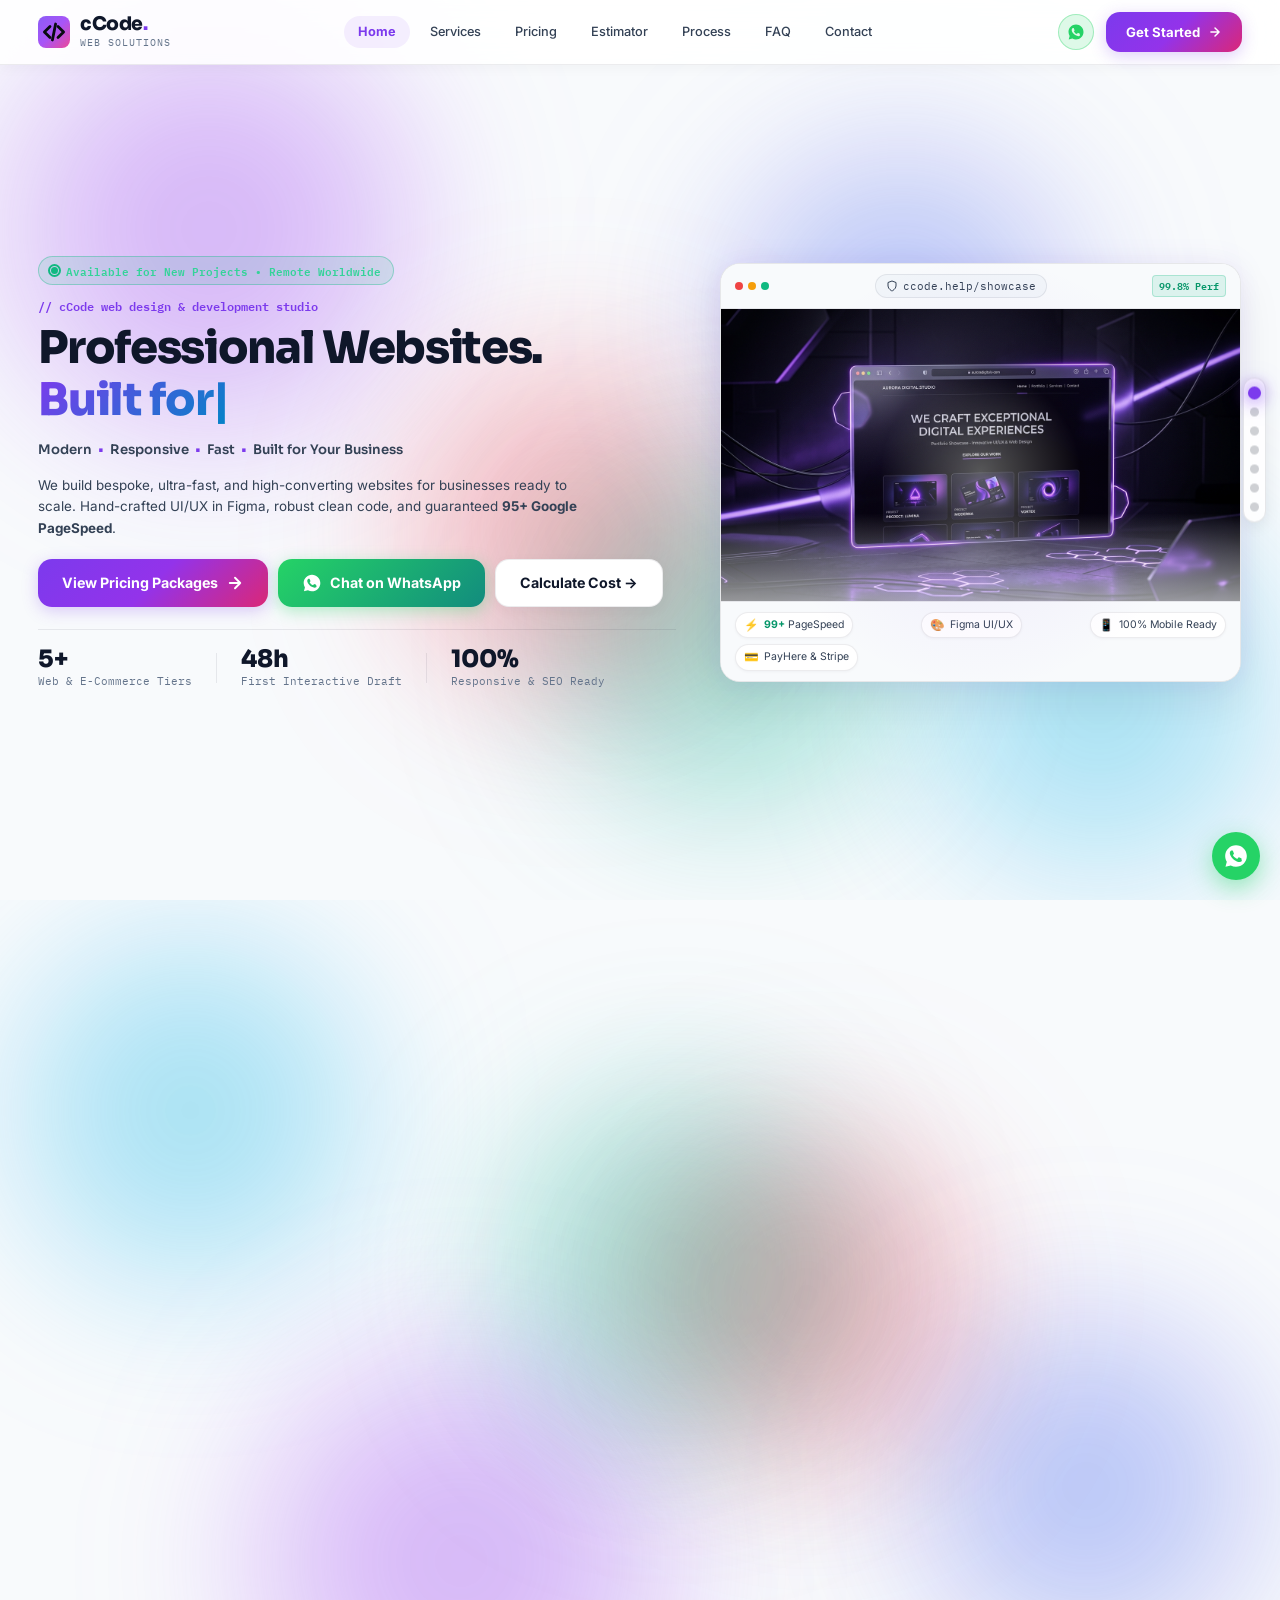
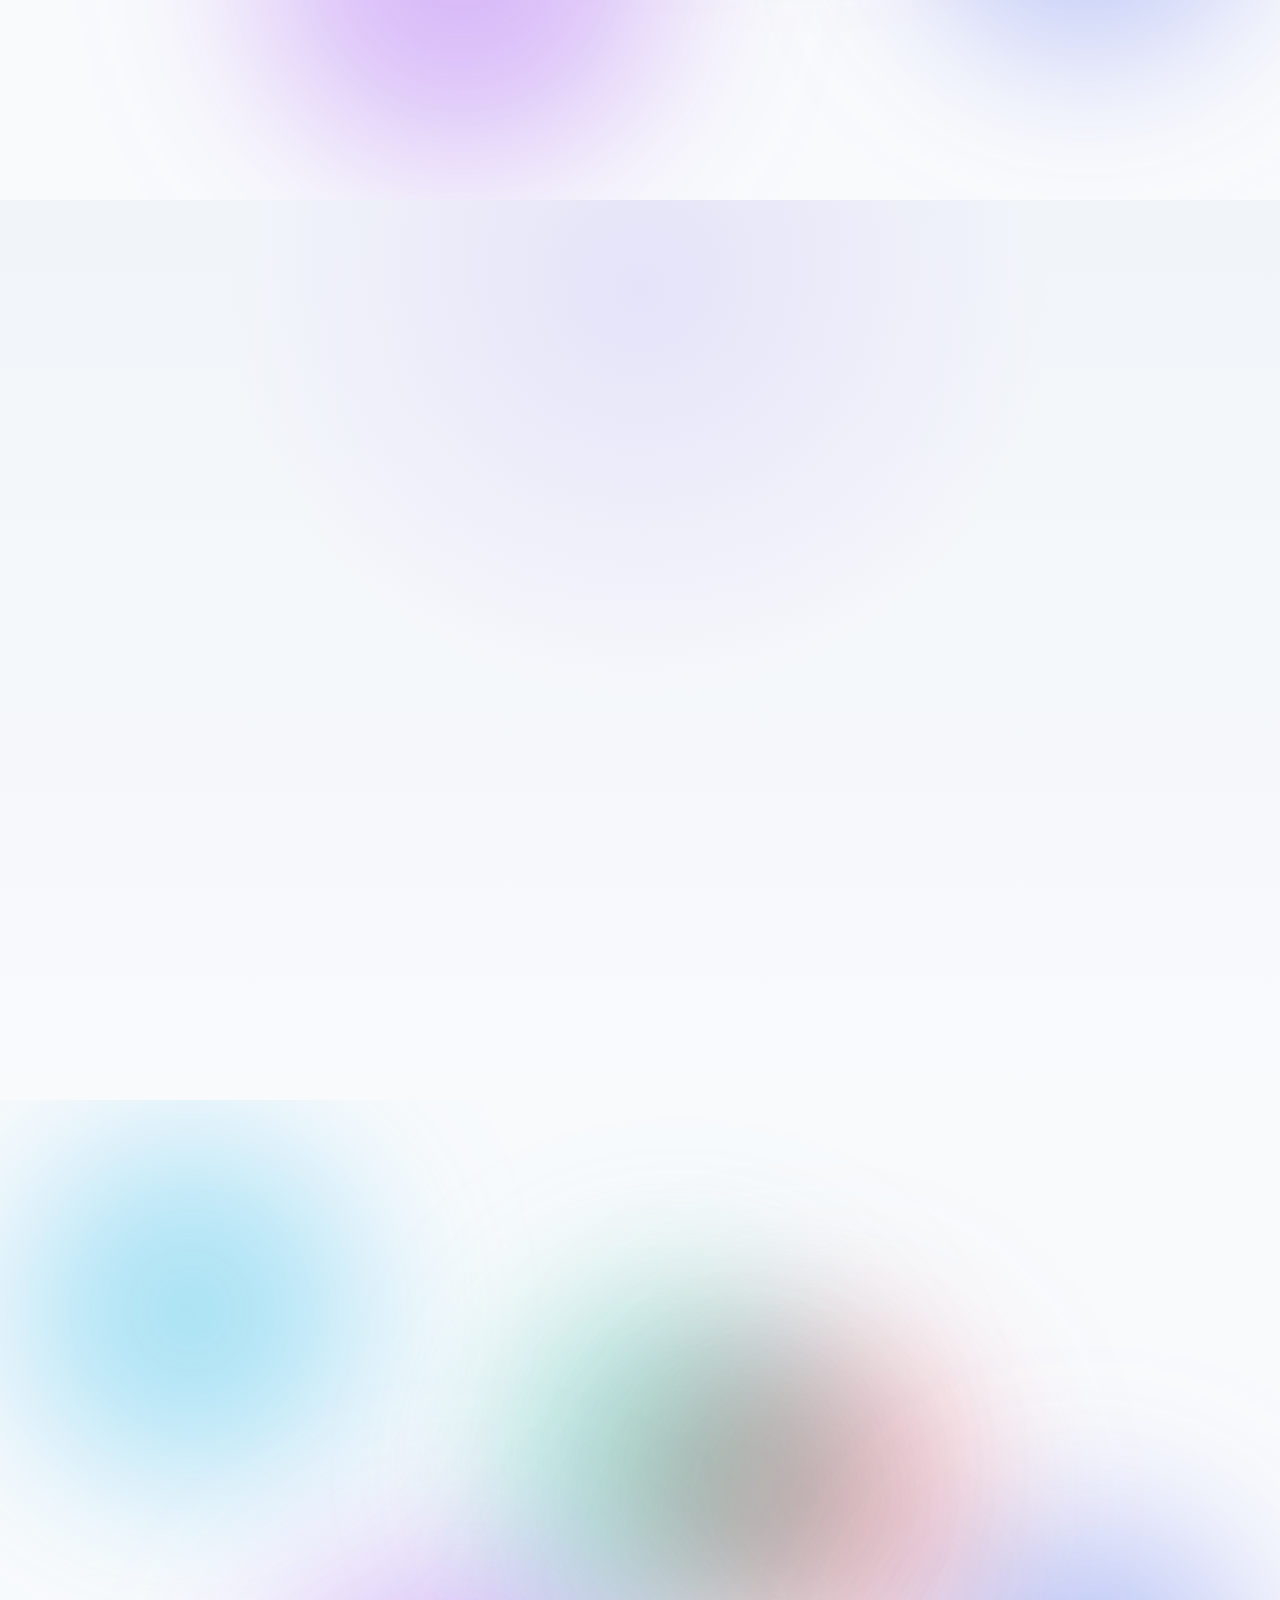
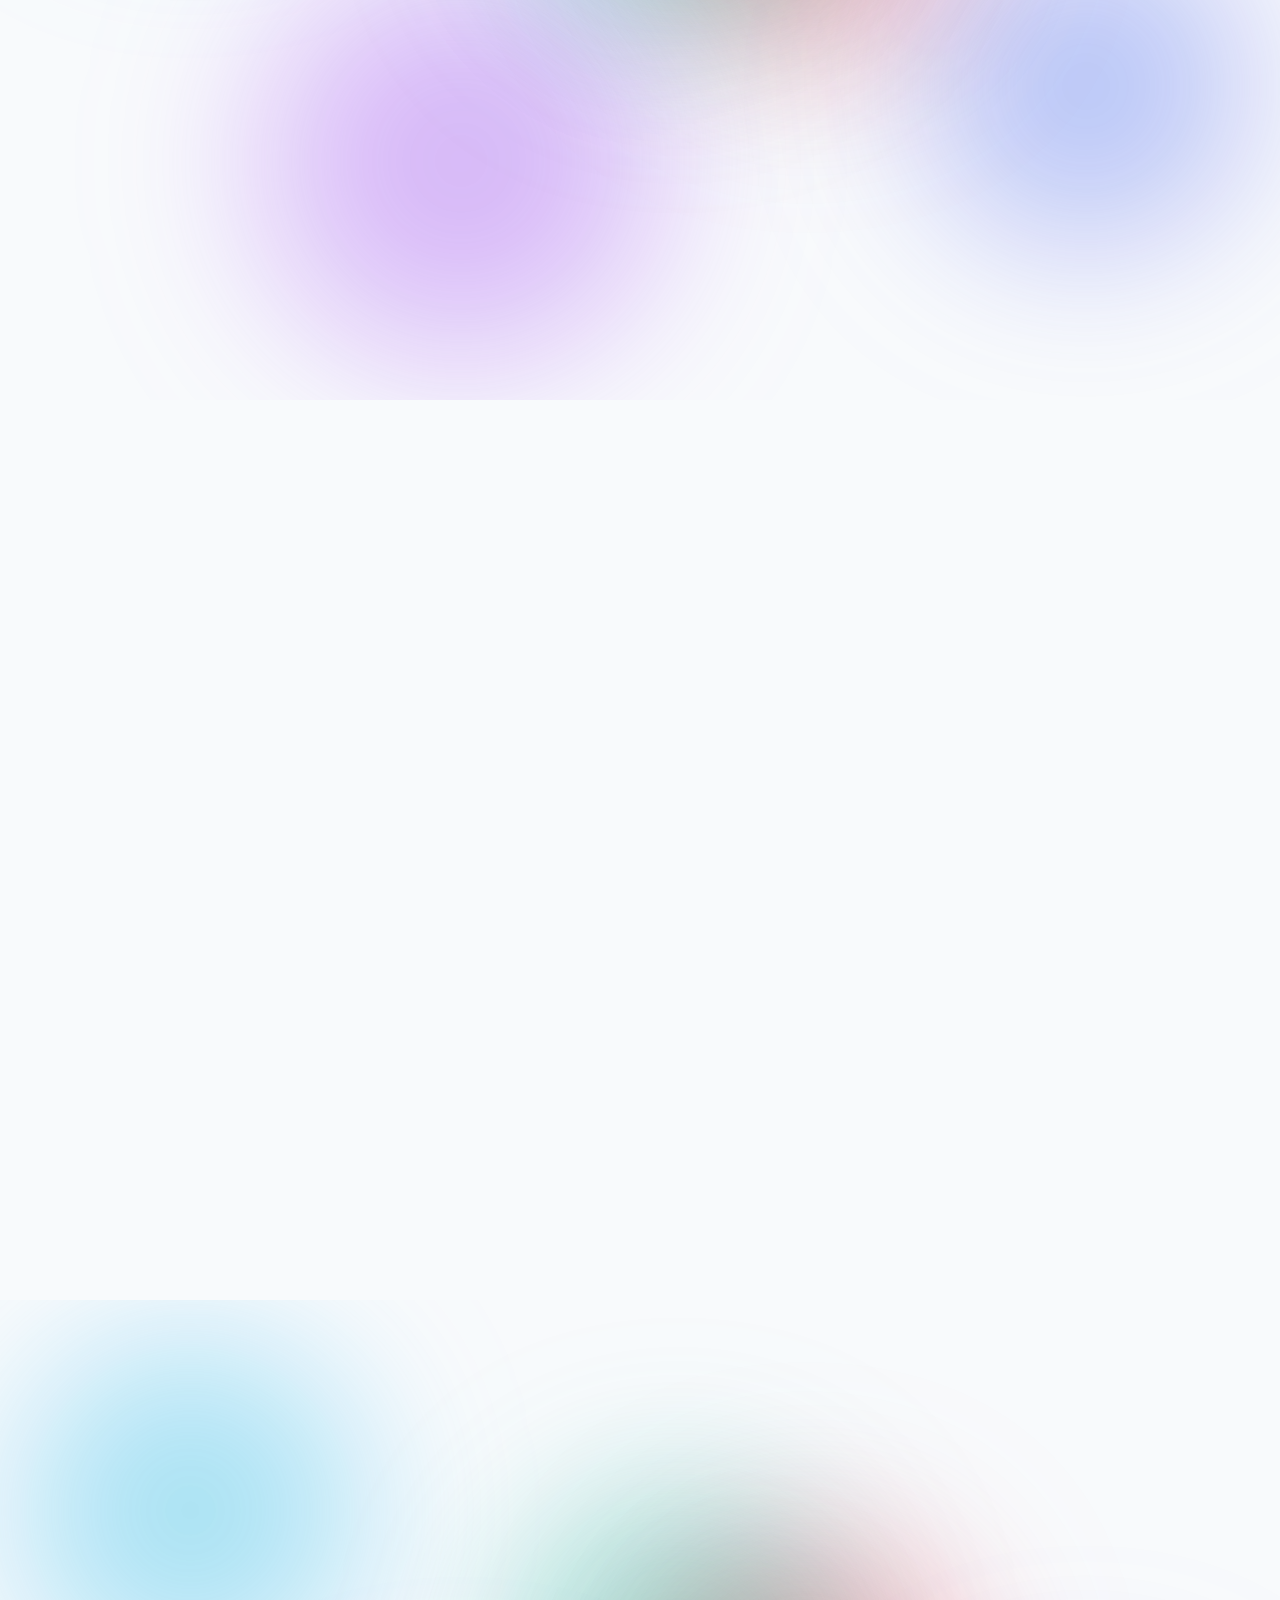
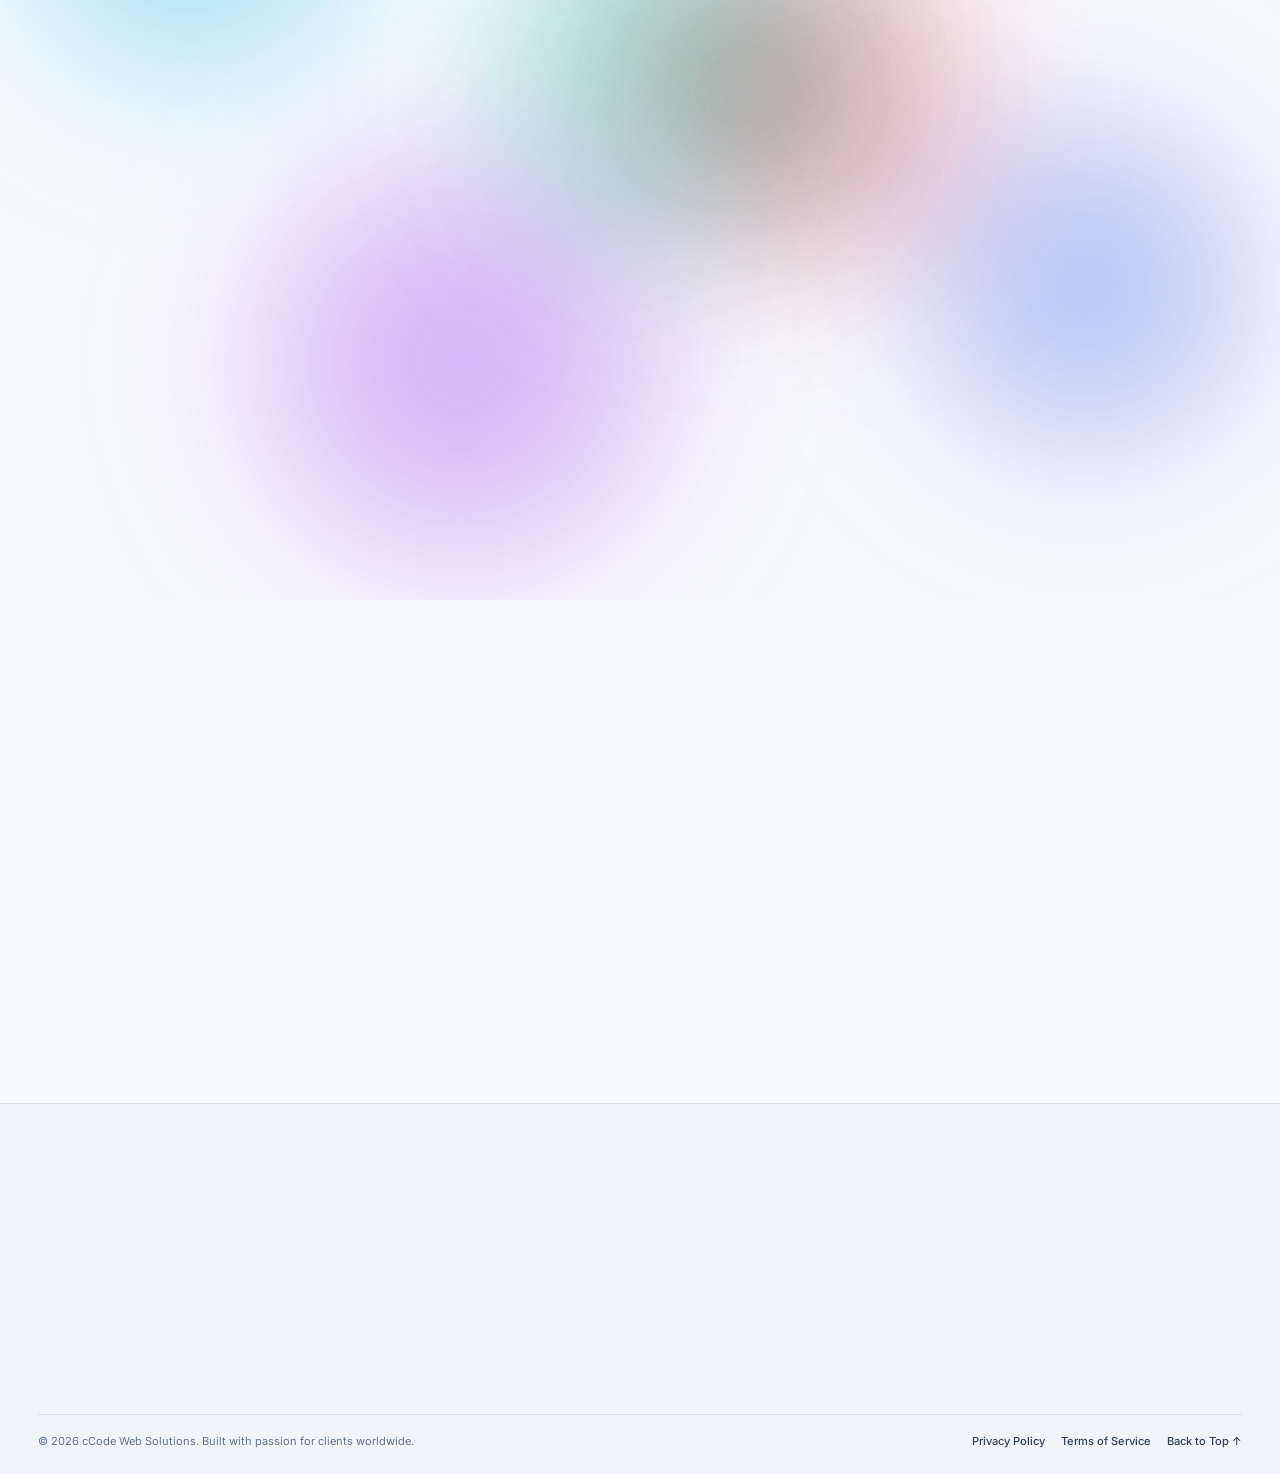
==== commit d768ac65: "Add files via upload" ====
--- a/index.html
+++ b/index.html
@@ -5,40 +5,56 @@
   <meta name="viewport" content="width=device-width, initial-scale=1.0">
 
   <!-- ===== Primary SEO Meta Tags ===== -->
-  <title>cCode Web Solutions | Professional Websites Built for Growth</title>
-  <meta name="description" content="cCode Web Solutions is a premier web design &amp; development studio operating worldwide. We build custom, fast, high-converting websites, e-commerce stores &amp; web applications starting from Rs. 39,900.">
-  <meta name="keywords" content="web design Sri Lanka, web development, custom web design, e-commerce website development, WordPress developer, affordable web design packages, cCode Web Solutions, modern UI UX design, high speed websites">
+  <title>cCode Web Solutions | Professional Websites &amp; E-Commerce Studio</title>
+  <meta name="description" content="cCode Web Solutions is a premier web design &amp; full-stack development studio. We build custom, ultra-fast, high-converting websites, e-commerce stores &amp; bespoke web apps starting from Rs. 39,900. 48-hour first draft turnaround.">
+  <meta name="keywords" content="web design Sri Lanka, web development Sri Lanka, custom website design, e-commerce website development, WordPress developer, affordable web design packages, cCode Web Solutions, modern UI UX design, high speed websites, web design Colombo, responsive website design, web design packages Sri Lanka">
   <meta name="author" content="cCode Web Solutions">
-  <meta name="robots" content="index, follow, max-image-preview:large, max-snippet:-1, max-video-preview:-1">
+  <meta name="robots" content="index, follow, max-snippet:-1, max-image-preview:large, max-video-preview:-1">
+  <meta name="googlebot" content="index, follow, max-snippet:-1, max-image-preview:large, max-video-preview:-1">
+  <meta name="bingbot" content="index, follow, max-snippet:-1, max-image-preview:large, max-video-preview:-1">
   <link rel="canonical" href="https://ccode.help/">
+
+  <!-- ===== Geo-Targeting Meta Tags ===== -->
+  <meta name="geo.region" content="LK">
+  <meta name="geo.placename" content="Colombo">
+  <meta name="geo.position" content="6.9271;79.8612">
+  <meta name="ICBM" content="6.9271, 79.8612">
 
   <!-- ===== Open Graph / Social Sharing ===== -->
   <meta property="og:type" content="website">
   <meta property="og:site_name" content="cCode Web Solutions">
-  <meta property="og:title" content="cCode Web Solutions | Professional Websites Built for Growth">
+  <meta property="og:title" content="cCode Web Solutions | Professional Websites &amp; E-Commerce Studio">
   <meta property="og:description" content="Modern • Responsive • Fast • Built for Your Business. Custom websites and e-commerce stores worldwide starting from Rs. 39,900. 48-hour first draft turnaround.">
   <meta property="og:url" content="https://ccode.help/">
   <meta property="og:image" content="https://ccode.help/assets/images/og-image.jpg">
+  <meta property="og:image:secure_url" content="https://ccode.help/assets/images/og-image.jpg">
+  <meta property="og:image:type" content="image/jpeg">
   <meta property="og:image:width" content="1200">
   <meta property="og:image:height" content="630">
-  <meta property="og:image:alt" content="cCode Web Solutions — Custom Web Design &amp; Development">
+  <meta property="og:image:alt" content="cCode Web Solutions — Custom Web Design &amp; Development Studio">
   <meta property="og:locale" content="en_US">
 
   <!-- ===== Twitter Cards ===== -->
   <meta name="twitter:card" content="summary_large_image">
-  <meta name="twitter:title" content="cCode Web Solutions | Professional Web Design &amp; Development">
-  <meta name="twitter:description" content="Professional websites built for growth. Starting from Rs. 39,900. Modern, fast, and high-converting.">
+  <meta name="twitter:title" content="cCode Web Solutions | Professional Websites &amp; E-Commerce Studio">
+  <meta name="twitter:description" content="Professional websites built for growth. Starting from Rs. 39,900. Modern, fast, and high-converting with 48h turnaround.">
   <meta name="twitter:image" content="https://ccode.help/assets/images/og-image.jpg">
-  <meta name="twitter:image:alt" content="cCode Web Solutions — Custom Web Design &amp; Development">
-
-  <!-- ===== Favicons (Google Search & Multi-Device Spec with Cache-Busting) ===== -->
-  <link rel="icon" type="image/png" sizes="32x32" href="assets/images/favicon-32.png?v=2">
-  <link rel="icon" type="image/png" sizes="16x16" href="assets/images/favicon-16.png?v=2">
-  <link rel="icon" type="image/svg+xml" href="assets/images/favicon.svg?v=2">
-  <link rel="icon" type="image/x-icon" href="favicon.ico?v=2">
-  <link rel="shortcut icon" type="image/x-icon" href="favicon.ico?v=2">
-  <link rel="apple-touch-icon" sizes="180x180" href="assets/images/apple-touch-icon.png?v=2">
-  <link rel="manifest" href="assets/site.webmanifest?v=2">
+  <meta name="twitter:image:alt" content="cCode Web Solutions — Custom Web Design &amp; Development Studio">
+
+  <!-- ===== Favicons (Google Search Console, Google SERP & Multi-Platform Spec) ===== -->
+  <link rel="icon" type="image/svg+xml" href="assets/images/favicon.svg">
+  <link rel="icon" type="image/png" sizes="48x48" href="assets/images/favicon-48.png">
+  <link rel="icon" type="image/png" sizes="96x96" href="assets/images/favicon-96.png">
+  <link rel="icon" type="image/png" sizes="32x32" href="assets/images/favicon-32.png">
+  <link rel="icon" type="image/png" sizes="16x16" href="assets/images/favicon-16.png">
+  <link rel="icon" type="image/png" sizes="192x192" href="assets/images/favicon-192.png">
+  <link rel="icon" type="image/png" sizes="512x512" href="assets/images/favicon-512.png">
+  <link rel="shortcut icon" type="image/x-icon" href="favicon.ico">
+  <link rel="apple-touch-icon" sizes="180x180" href="assets/images/apple-touch-icon.png">
+  <link rel="manifest" href="assets/site.webmanifest">
+  <meta name="apple-mobile-web-app-title" content="cCode">
+  <meta name="application-name" content="cCode Web Solutions">
+  <meta name="msapplication-TileColor" content="#7c3aed">
   <meta name="theme-color" content="#ffffff">
 
   <!-- ===== Fonts Preconnect ===== -->
@@ -52,7 +68,7 @@
   <!-- ===== Main Stylesheet ===== -->
   <link rel="stylesheet" href="assets/css/style.css">
 
-  <!-- ===== Structured Data (JSON-LD - Multi-Entity Schema) ===== -->
+  <!-- ===== Structured Data (JSON-LD - Multi-Entity Schema Graph) ===== -->
   <script type="application/ld+json">
   {
     "@context": "https://schema.org",
@@ -62,7 +78,9 @@
         "@id": "https://ccode.help/#website",
         "url": "https://ccode.help/",
         "name": "cCode Web Solutions",
-        "description": "Professional Web Design & Development Studio",
+        "alternateName": "cCode",
+        "description": "Premier Web Design & Full-Stack Development Studio Building High-Converting Websites Worldwide",
+        "inLanguage": "en",
         "publisher": {
           "@id": "https://ccode.help/#organization"
         }
@@ -71,23 +89,65 @@
         "@type": "ProfessionalService",
         "@id": "https://ccode.help/#organization",
         "name": "cCode Web Solutions",
+        "alternateName": "cCode Web Studio",
         "image": "https://ccode.help/assets/images/og-image.jpg",
-        "logo": "https://ccode.help/assets/images/logo.png",
+        "logo": {
+          "@type": "ImageObject",
+          "url": "https://ccode.help/assets/images/logo.png",
+          "width": "512",
+          "height": "512"
+        },
         "url": "https://ccode.help/",
         "telephone": "+94759615618",
         "email": "dev.ccode@gmail.com",
         "description": "Professional web design and development studio building high-converting websites, e-commerce stores, and bespoke web applications worldwide.",
         "priceRange": "Rs. 39,900 - Rs. 249,900+",
-        "areaServed": [
-          {
-            "@type": "Country",
-            "name": "Sri Lanka"
-          },
-          {
-            "@type": "Place",
-            "name": "Worldwide"
+        "currenciesAccepted": "LKR, USD, EUR, GBP, AUD",
+        "paymentAccepted": "Cash, Credit Card, Bank Transfer, Stripe, PayPal, PayHere, Commercial Bank IPG",
+        "address": {
+          "@type": "PostalAddress",
+          "addressLocality": "Colombo",
+          "addressRegion": "Western Province",
+          "postalCode": "00100",
+          "addressCountry": "LK"
+        },
+        "geo": {
+          "@type": "GeoCoordinates",
+          "latitude": 6.9271,
+          "longitude": 79.8612
+        },
+        "openingHoursSpecification": [
+          {
+            "@type": "OpeningHoursSpecification",
+            "dayOfWeek": [
+              "Monday",
+              "Tuesday",
+              "Wednesday",
+              "Thursday",
+              "Friday",
+              "Saturday",
+              "Sunday"
+            ],
+            "opens": "00:00",
+            "closes": "23:59"
           }
         ],
+        "areaServed": [
+          { "@type": "Country", "name": "Sri Lanka" },
+          { "@type": "Place", "name": "Worldwide" },
+          { "@type": "Country", "name": "United States" },
+          { "@type": "Country", "name": "United Kingdom" },
+          { "@type": "Country", "name": "Australia" },
+          { "@type": "Country", "name": "United Arab Emirates" },
+          { "@type": "Country", "name": "Canada" }
+        ],
+        "aggregateRating": {
+          "@type": "AggregateRating",
+          "ratingValue": "4.9",
+          "reviewCount": "48",
+          "bestRating": "5",
+          "worstRating": "1"
+        },
         "hasOfferCatalog": {
           "@type": "OfferCatalog",
           "name": "Website Development Packages",
@@ -96,7 +156,8 @@
               "@type": "Offer",
               "itemOffered": {
                 "@type": "Service",
-                "name": "Starter Package Website"
+                "name": "Starter Package Website",
+                "description": "Single-page ultra-fast modern landing page with interactive portfolio showcase, mobile responsive UI, and 48-hour delivery turnaround."
               },
               "price": "39900",
               "priceCurrency": "LKR"
@@ -105,7 +166,8 @@
               "@type": "Offer",
               "itemOffered": {
                 "@type": "Service",
-                "name": "Business Package Website"
+                "name": "Business Package Website",
+                "description": "Up to 5 custom pages, responsive UI/UX, contact inquiry form, Google Maps, WhatsApp integration, and SEO ready architecture."
               },
               "price": "69900",
               "priceCurrency": "LKR"
@@ -114,7 +176,8 @@
               "@type": "Offer",
               "itemOffered": {
                 "@type": "Service",
-                "name": "Professional Package Website"
+                "name": "Professional Package Website",
+                "description": "Up to 10 pages, custom CMS admin panel, blog/news section, speed optimization, and full social media integration."
               },
               "price": "119900",
               "priceCurrency": "LKR"
@@ -123,7 +186,8 @@
               "@type": "Offer",
               "itemOffered": {
                 "@type": "Service",
-                "name": "E-Commerce Online Store"
+                "name": "E-Commerce Online Store",
+                "description": "Full online store with payment gateway integration, product catalog, shopping cart, inventory management, and customer accounts."
               },
               "price": "149900",
               "priceCurrency": "LKR"
@@ -132,7 +196,8 @@
               "@type": "Offer",
               "itemOffered": {
                 "@type": "Service",
-                "name": "Custom Web Application Solutions"
+                "name": "Custom Web Application Solutions",
+                "description": "Bespoke full-stack web applications, custom API integrations, database architecture, SaaS platforms, and enterprise solutions."
               },
               "price": "249900",
               "priceCurrency": "LKR"
@@ -188,6 +253,54 @@
               "@type": "Answer",
               "text": "We work on a transparent milestone basis: an initial 50% advance deposit to start the design and development, and the remaining 50% upon your 100% satisfaction and final deployment to your live domain."
             }
+          }
+        ]
+      },
+      {
+        "@type": "BreadcrumbList",
+        "@id": "https://ccode.help/#breadcrumb",
+        "itemListElement": [
+          {
+            "@type": "ListItem",
+            "position": 1,
+            "name": "Home",
+            "item": "https://ccode.help/"
+          },
+          {
+            "@type": "ListItem",
+            "position": 2,
+            "name": "Services",
+            "item": "https://ccode.help/#services"
+          },
+          {
+            "@type": "ListItem",
+            "position": 3,
+            "name": "Pricing Packages",
+            "item": "https://ccode.help/#pricing"
+          },
+          {
+            "@type": "ListItem",
+            "position": 4,
+            "name": "Cost Estimator",
+            "item": "https://ccode.help/#calculator"
+          },
+          {
+            "@type": "ListItem",
+            "position": 5,
+            "name": "Process",
+            "item": "https://ccode.help/#process"
+          },
+          {
+            "@type": "ListItem",
+            "position": 6,
+            "name": "FAQ",
+            "item": "https://ccode.help/#faq"
+          },
+          {
+            "@type": "ListItem",
+            "position": 7,
+            "name": "Contact Studio",
+            "item": "https://ccode.help/#contact"
           }
         ]
       },
--- a/assets/css/style.css
+++ b/assets/css/style.css
@@ -109,6 +109,7 @@
   overflow-x: hidden;
   overflow-y: auto;
   width: 100%;
+  max-width: 100%;
 }
 
 body {
@@ -117,12 +118,21 @@
   font-family: var(--font-body);
   line-height: 1.55;
   width: 100%;
+  max-width: 100%;
+  overflow-x: hidden;
   position: relative;
   transition: background-color 0.35s ease, color 0.35s ease;
 }
 
 body.no-scroll {
   overflow: hidden;
+}
+
+main {
+  width: 100%;
+  max-width: 100%;
+  overflow-x: clip;
+  position: relative;
 }
 
 /* --- Ambient Mouse Pure Purple Glow Follower --- */
@@ -167,6 +177,10 @@
 /* Section Viewport System */
 section, .section, .hero-section {
   box-sizing: border-box;
+  width: 100%;
+  max-width: 100%;
+  overflow: hidden;
+  position: relative;
 }
 
 .section {
@@ -176,6 +190,8 @@
   justify-content: center;
   position: relative;
   min-height: auto;
+  width: 100%;
+  max-width: 100%;
 }
 
 .hero-section {
@@ -184,6 +200,8 @@
   align-items: center;
   position: relative;
   min-height: auto;
+  width: 100%;
+  max-width: 100%;
 }
 
 @media (min-width: 992px) and (min-height: 720px) {
@@ -213,9 +231,11 @@
 
 .container {
   width: min(var(--max-w), 94%);
+  max-width: 100%;
   margin-inline: auto;
   position: relative;
   z-index: 1;
+  box-sizing: border-box;
 }
 
 .text-center {
@@ -498,13 +518,18 @@
     padding: 24px 20px;
     gap: 8px;
     transform: translateX(100%);
-    transition: transform 0.35s cubic-bezier(0.16, 1, 0.3, 1);
+    visibility: hidden;
+    pointer-events: none;
+    transition: transform 0.35s cubic-bezier(0.16, 1, 0.3, 1), visibility 0.35s ease;
     overflow-y: auto;
     border-top: 1px solid var(--border-subtle);
     box-shadow: 0 10px 40px rgba(15, 23, 42, 0.12);
+    z-index: 99;
   }
   .main-nav.open {
     transform: translateX(0);
+    visibility: visible;
+    pointer-events: auto;
   }
   .nav-link {
     font-size: 1.05rem;
@@ -737,6 +762,10 @@
   color: #34d399;
   font-weight: 600;
   margin-bottom: 12px;
+  max-width: 100%;
+  box-sizing: border-box;
+  white-space: normal;
+  word-break: break-word;
 }
 
 .pulse-indicator {
@@ -745,6 +774,7 @@
   height: 7px;
   background: #10b981;
   border-radius: 50%;
+  flex-shrink: 0;
 }
 
 .pulse-ring {
@@ -766,10 +796,12 @@
   color: var(--accent-purple);
   margin-bottom: 8px;
   font-weight: 600;
+  max-width: 100%;
+  word-break: break-word;
 }
 
 .hero-title {
-  font-size: clamp(1.9rem, 3.6vw, 3.1rem);
+  font-size: clamp(1.85rem, 3.5vw, 3.1rem);
   font-weight: 800;
   line-height: 1.15;
   margin-bottom: 14px;
@@ -778,22 +810,30 @@
   display: flex;
   flex-direction: column;
   align-items: flex-start;
-  min-height: 2.3em;
+  min-height: auto;
+  max-width: 100%;
+  word-break: break-word;
+  overflow-wrap: break-word;
 }
 
 .hero-title-line {
   display: block;
+  max-width: 100%;
+  word-break: break-word;
 }
 
 .hero-title-typewriter-line {
   display: inline-flex;
+  flex-wrap: wrap;
   align-items: baseline;
+  max-width: 100%;
+  word-break: break-word;
 }
 
 .typewriter-word {
   color: var(--accent-purple);
   display: inline-block;
-  min-width: 5.5ch;
+  min-width: 0;
   text-align: left;
 }
 
@@ -819,6 +859,7 @@
   font-size: 0.88rem;
   color: var(--text-secondary);
   margin-bottom: 14px;
+  max-width: 100%;
 }
 
 .hero-tagline-pills .sep {
@@ -831,6 +872,8 @@
   line-height: 1.6;
   margin-bottom: 20px;
   max-width: 540px;
+  word-break: break-word;
+  overflow-wrap: break-word;
 }
 
 .hero-actions {
@@ -838,6 +881,9 @@
   flex-wrap: wrap;
   gap: 10px;
   margin-bottom: 22px;
+  width: 100%;
+  max-width: 100%;
+  box-sizing: border-box;
 }
 
 .hero-metrics {
@@ -846,11 +892,14 @@
   gap: clamp(14px, 2.5vw, 24px);
   padding-top: 16px;
   border-top: 1px solid var(--border-subtle);
+  width: 100%;
+  box-sizing: border-box;
 }
 
 .metric-item {
   display: flex;
   flex-direction: column;
+  min-width: 0;
 }
 
 .metric-item strong {
@@ -865,19 +914,23 @@
   font-size: 0.7rem;
   color: var(--text-muted);
   font-family: var(--font-mono);
+  word-break: break-word;
 }
 
 .metric-divider {
   width: 1px;
   height: 30px;
   background: var(--border-subtle);
+  flex-shrink: 0;
 }
 
 /* Hero 3D Showcase Card */
 .hero-visual-wrapper {
   position: relative;
   width: 100%;
+  max-width: 100%;
   perspective: 1200px;
+  box-sizing: border-box;
 }
 
 .hero-image-card {
@@ -892,6 +945,8 @@
   transform-style: preserve-3d;
   will-change: transform;
   z-index: 2;
+  width: 100%;
+  box-sizing: border-box;
 }
 
 .hero-image-card::before {
@@ -917,11 +972,15 @@
   padding: 10px 14px;
   background: #f8fafc;
   border-bottom: 1px solid var(--border-subtle);
+  gap: 8px;
+  width: 100%;
+  box-sizing: border-box;
 }
 
 .topbar-dots {
   display: flex;
   gap: 5px;
+  flex-shrink: 0;
 }
 
 .topbar-dots .dot {
@@ -945,6 +1004,10 @@
   padding: 3px 10px;
   border-radius: var(--radius-pill);
   border: 1px solid var(--border-subtle);
+  min-width: 0;
+  overflow: hidden;
+  text-overflow: ellipsis;
+  white-space: nowrap;
 }
 
 .topbar-badge {
@@ -956,6 +1019,8 @@
   padding: 2px 6px;
   border-radius: 4px;
   font-weight: 600;
+  flex-shrink: 0;
+  white-space: nowrap;
 }
 
 .hero-image-wrap {
@@ -990,6 +1055,8 @@
   padding: 10px 14px;
   background: #f8fafc;
   border-top: 1px solid var(--border-subtle);
+  width: 100%;
+  box-sizing: border-box;
 }
 
 .footer-chip {
@@ -1003,6 +1070,7 @@
   border-radius: var(--radius-pill);
   border: 1px solid var(--border-subtle);
   box-shadow: 0 1px 3px rgba(15, 23, 42, 0.04);
+  max-width: 100%;
 }
 
 .footer-chip .chip-icon {
@@ -2116,18 +2184,22 @@
   flex-direction: column;
   justify-content: center;
   padding: clamp(36px, 5vh, 65px) 0;
+  width: 100%;
+  max-width: 100%;
+  box-sizing: border-box;
 }
 
 .contact-card-box {
   background: #ffffff;
-  padding: clamp(18px, 3vh, 32px);
+  padding: clamp(20px, 3.5vw, 36px);
   margin-bottom: 0;
   border: 1px solid rgba(15, 23, 42, 0.08);
+  border-radius: var(--radius-lg);
   box-shadow: 0 8px 30px rgba(15, 23, 42, 0.06);
-}
-
-.contact-card-box .glass-panel,
-.contact-card-box {
+  width: 100%;
+  max-width: 100%;
+  box-sizing: border-box;
+  overflow: hidden;
   display: grid;
   grid-template-columns: 1fr 1.15fr;
   gap: clamp(18px, 3vw, 36px);
@@ -2136,14 +2208,24 @@
 @media (max-width: 860px) {
   .contact-card-box {
     grid-template-columns: 1fr;
-    padding: 20px 16px;
-  }
+    padding: clamp(18px, 3vw, 24px) clamp(14px, 2.5vw, 20px);
+    gap: 24px;
+  }
+}
+
+.contact-info-col,
+.contact-form-col {
+  width: 100%;
+  max-width: 100%;
+  min-width: 0;
+  box-sizing: border-box;
 }
 
 .contact-heading {
   font-size: clamp(1.45rem, 2.5vw, 2.1rem);
   margin-bottom: 8px;
   color: var(--text-primary);
+  word-break: break-word;
 }
 
 .contact-subtext {
@@ -2151,12 +2233,18 @@
   color: var(--text-secondary);
   line-height: 1.5;
   margin-bottom: 18px;
+  max-width: 100%;
+  word-break: break-word;
+  overflow-wrap: break-word;
 }
 
 .direct-contact-items {
   display: flex;
   flex-direction: column;
   gap: 8px;
+  width: 100%;
+  max-width: 100%;
+  box-sizing: border-box;
 }
 
 .contact-method {
@@ -2168,6 +2256,23 @@
   border: 1px solid rgba(15, 23, 42, 0.08);
   border-radius: var(--radius-sm);
   color: #334155;
+  width: 100%;
+  max-width: 100%;
+  min-width: 0;
+  box-sizing: border-box;
+  transition: var(--transition);
+}
+
+.contact-method:hover {
+  background: #f1f5f9;
+  border-color: rgba(124, 58, 237, 0.3);
+  transform: translateY(-2px);
+}
+
+.contact-method > div:not(.method-icon) {
+  min-width: 0;
+  flex: 1;
+  overflow: hidden;
 }
 
 .method-icon {
@@ -2194,11 +2299,19 @@
   font-size: 0.65rem;
   color: var(--text-muted);
   font-family: var(--font-mono);
+  white-space: nowrap;
+  overflow: hidden;
+  text-overflow: ellipsis;
 }
 
 .contact-method strong {
   font-size: 0.86rem;
   color: var(--text-primary);
+  display: block;
+  white-space: nowrap;
+  overflow: hidden;
+  text-overflow: ellipsis;
+  word-break: break-all;
 }
 
 /* Contact Form */
@@ -2206,17 +2319,26 @@
   display: flex;
   flex-direction: column;
   gap: 10px;
+  width: 100%;
+  max-width: 100%;
+  min-width: 0;
+  box-sizing: border-box;
 }
 
 .form-row {
   display: grid;
   grid-template-columns: 1fr 1fr;
   gap: 10px;
-}
-
-@media (max-width: 600px) {
+  width: 100%;
+  max-width: 100%;
+  min-width: 0;
+  box-sizing: border-box;
+}
+
+@media (max-width: 768px) {
   .form-row {
     grid-template-columns: 1fr;
+    gap: 10px;
   }
 }
 
@@ -2224,29 +2346,62 @@
   display: flex;
   flex-direction: column;
   gap: 4px;
+  width: 100%;
+  max-width: 100%;
+  min-width: 0;
+  box-sizing: border-box;
 }
 
 .form-group label {
   font-size: 0.76rem;
   font-weight: 700;
   color: var(--text-primary);
-}
-
-.form-group input, .form-group select, .form-group textarea {
-  padding: 8px 12px;
-  background: #ffffff;
+  max-width: 100%;
+}
+
+.form-group input,
+.form-group select,
+.form-group textarea {
+  width: 100%;
+  max-width: 100%;
+  min-width: 0;
+  box-sizing: border-box;
+  padding: 9px 12px;
+  background-color: #ffffff;
   border: 1px solid #cbd5e1;
   border-radius: var(--radius-sm);
   color: #0f172a;
   outline: none;
-  font-size: 0.82rem;
+  font-size: 0.84rem;
+  font-family: inherit;
   transition: var(--transition);
-}
-
-.form-group input:focus, .form-group select:focus, .form-group textarea:focus {
+  appearance: none;
+  -webkit-appearance: none;
+}
+
+.form-group select {
+  background-image: url("data:image/svg+xml,%3Csvg xmlns='http://www.w3.org/2000/svg' width='16' height='16' viewBox='0 0 24 24' fill='none' stroke='%2364748b' stroke-width='2' stroke-linecap='round' stroke-linejoin='round'%3E%3Cpath d='m6 9 6 6 6-6'/%3E%3C/svg%3E");
+  background-repeat: no-repeat;
+  background-position: right 12px center;
+  background-size: 14px;
+  padding-right: 36px;
+  text-overflow: ellipsis;
+  white-space: nowrap;
+  overflow: hidden;
+  cursor: pointer;
+}
+
+.form-group textarea {
+  resize: vertical;
+  min-height: 85px;
+}
+
+.form-group input:focus,
+.form-group select:focus,
+.form-group textarea:focus {
   border-color: var(--accent-purple);
   box-shadow: 0 0 0 3px rgba(124, 58, 237, 0.15);
-  background: #ffffff;
+  background-color: #ffffff;
 }
 
 .form-group select option {
@@ -2425,6 +2580,22 @@
    ======================================================== */
 
 
+/* Universal AOS Mobile Overflow Immunity (Prevents offscreen transforms from expanding mobile body width) */
+@media (max-width: 768px) {
+  [data-aos="fade-left"],
+  [data-aos="fade-right"],
+  [data-aos^="fade"][data-aos*="left"],
+  [data-aos^="fade"][data-aos*="right"] {
+    transform: translateY(20px) !important;
+  }
+  [data-aos="fade-left"].aos-animate,
+  [data-aos="fade-right"].aos-animate,
+  [data-aos^="fade"][data-aos*="left"].aos-animate,
+  [data-aos^="fade"][data-aos*="right"].aos-animate {
+    transform: translateY(0) !important;
+  }
+}
+
 /* Tablet & Smaller Screens (< 992px) */
 @media (max-width: 991px) {
   :root {
@@ -2483,26 +2654,35 @@
     line-height: 1.5;
   }
 
+  .live-status-badge {
+    font-size: 0.68rem;
+    padding: 4px 10px;
+    gap: 6px;
+    max-width: 100%;
+  }
+
   .hero-title {
-    font-size: clamp(1.65rem, 6.2vw, 2.25rem);
+    font-size: clamp(1.45rem, 5.5vw, 2.05rem);
     line-height: 1.2;
-    min-height: 2.4em;
+    min-height: auto;
   }
 
   .hero-title-line {
     display: block;
     white-space: normal;
+    word-break: break-word;
   }
 
   .hero-title-typewriter-line {
     display: inline-flex;
     flex-wrap: wrap;
     white-space: normal;
+    word-break: break-word;
   }
 
   .hero-tagline-pills {
     font-size: 0.8rem;
-    gap: 4px;
+    gap: 4px 6px;
   }
 
   .hero-desc {
@@ -2519,26 +2699,62 @@
 
   .hero-actions .btn {
     width: 100%;
-    min-height: 46px;
-    font-size: 0.9rem;
+    min-height: 44px;
+    font-size: 0.88rem;
+    padding: 10px 16px;
+    box-sizing: border-box;
   }
 
   .hero-metrics {
-    gap: 8px;
+    display: grid;
+    grid-template-columns: 1fr auto 1fr auto 1fr;
+    gap: 6px;
+    align-items: center;
     padding-top: 14px;
-    justify-content: space-between;
+    width: 100%;
+  }
+
+  .metric-item {
+    text-align: center;
+    min-width: 0;
   }
 
   .metric-item strong {
-    font-size: 1.25rem;
+    font-size: 1.15rem;
   }
 
   .metric-item span {
-    font-size: 0.65rem;
+    font-size: 0.62rem;
+    line-height: 1.25;
   }
 
   .metric-divider {
-    height: 24px;
+    height: 22px;
+  }
+
+  .hero-card-topbar {
+    padding: 8px 10px;
+    gap: 6px;
+  }
+
+  .topbar-title {
+    font-size: 0.64rem;
+    padding: 2px 6px;
+  }
+
+  .topbar-badge {
+    font-size: 0.62rem;
+    padding: 2px 5px;
+  }
+
+  .hero-card-footer {
+    padding: 8px 10px;
+    gap: 4px;
+  }
+
+  .footer-chip {
+    font-size: 0.64rem;
+    padding: 2px 6px;
   }
 
   /* Services Grid */
@@ -2597,21 +2813,35 @@
   .faq-answer p {
     padding: 0 14px 12px;
     font-size: 0.78rem;
-  }
-
-  /* Contact Box */
+  }  /* Contact Box */
   .contact-section {
     min-height: auto;
-    padding: 40px 0;
+    padding: 35px 0;
   }
 
   .contact-card-box {
     grid-template-columns: 1fr;
-    padding: 20px 16px;
+    padding: 18px 14px;
+    gap: 20px;
+    border-radius: var(--radius-md);
+  }
+
+  .contact-heading {
+    font-size: clamp(1.35rem, 5vw, 1.75rem);
+  }
+
+  .contact-method {
+    padding: 8px 12px;
+    gap: 10px;
+  }
+
+  .contact-method strong {
+    font-size: 0.8rem;
   }
 
   .form-row {
     grid-template-columns: 1fr;
+    gap: 10px;
   }
 
   /* Avoid iOS auto-zoom on inputs */
@@ -2645,23 +2875,94 @@
   }
 }
 
+/* Compact Mobile Screens (< 480px) */
+@media (max-width: 480px) {
+  .hero-title {
+    font-size: clamp(1.35rem, 5.2vw, 1.65rem);
+  }
+
+  .live-status-badge {
+    font-size: 0.64rem;
+    padding: 3px 8px;
+    gap: 5px;
+  }
+
+  .hero-tagline-pills {
+    font-size: 0.74rem;
+  }
+
+  .metric-item strong {
+    font-size: 1.05rem;
+  }
+
+  .metric-item span {
+    font-size: 0.58rem;
+  }
+
+  .contact-card-box {
+    padding: 16px 12px;
+    gap: 16px;
+  }
+
+  .contact-method {
+    padding: 8px 10px;
+    gap: 8px;
+  }
+}
+
 /* Extra Small Mobile Devices (< 380px) */
 @media (max-width: 380px) {
   .brand-name {
-    font-size: 1.1rem;
+    font-size: 1.05rem;
   }
 
   .hero-title {
-    font-size: 1.6rem;
+    font-size: 1.3rem;
   }
 
   .live-status-badge {
-    font-size: 0.68rem;
-    padding: 4px 10px;
+    font-size: 0.6rem;
+    padding: 3px 6px;
+    gap: 4px;
   }
 
   .footer-chip {
-    font-size: 0.65rem;
-    padding: 2px 6px;
+    font-size: 0.58rem;
+    padding: 2px 5px;
+  }
+
+  .metric-item strong {
+    font-size: 0.95rem;
+  }
+
+  .metric-item span {
+    font-size: 0.54rem;
+  }
+
+  .contact-card-box {
+    padding: 14px 10px;
+  }
+
+  .contact-method {
+    padding: 7px 8px;
+    gap: 8px;
+  }
+
+  .method-icon {
+    width: 28px;
+    height: 28px;
+  }
+
+  .method-icon svg {
+    width: 13px;
+    height: 13px;
+  }
+
+  .contact-method strong {
+    font-size: 0.76rem;
+  }
+
+  .contact-method small {
+    font-size: 0.6rem;
   }
 }
